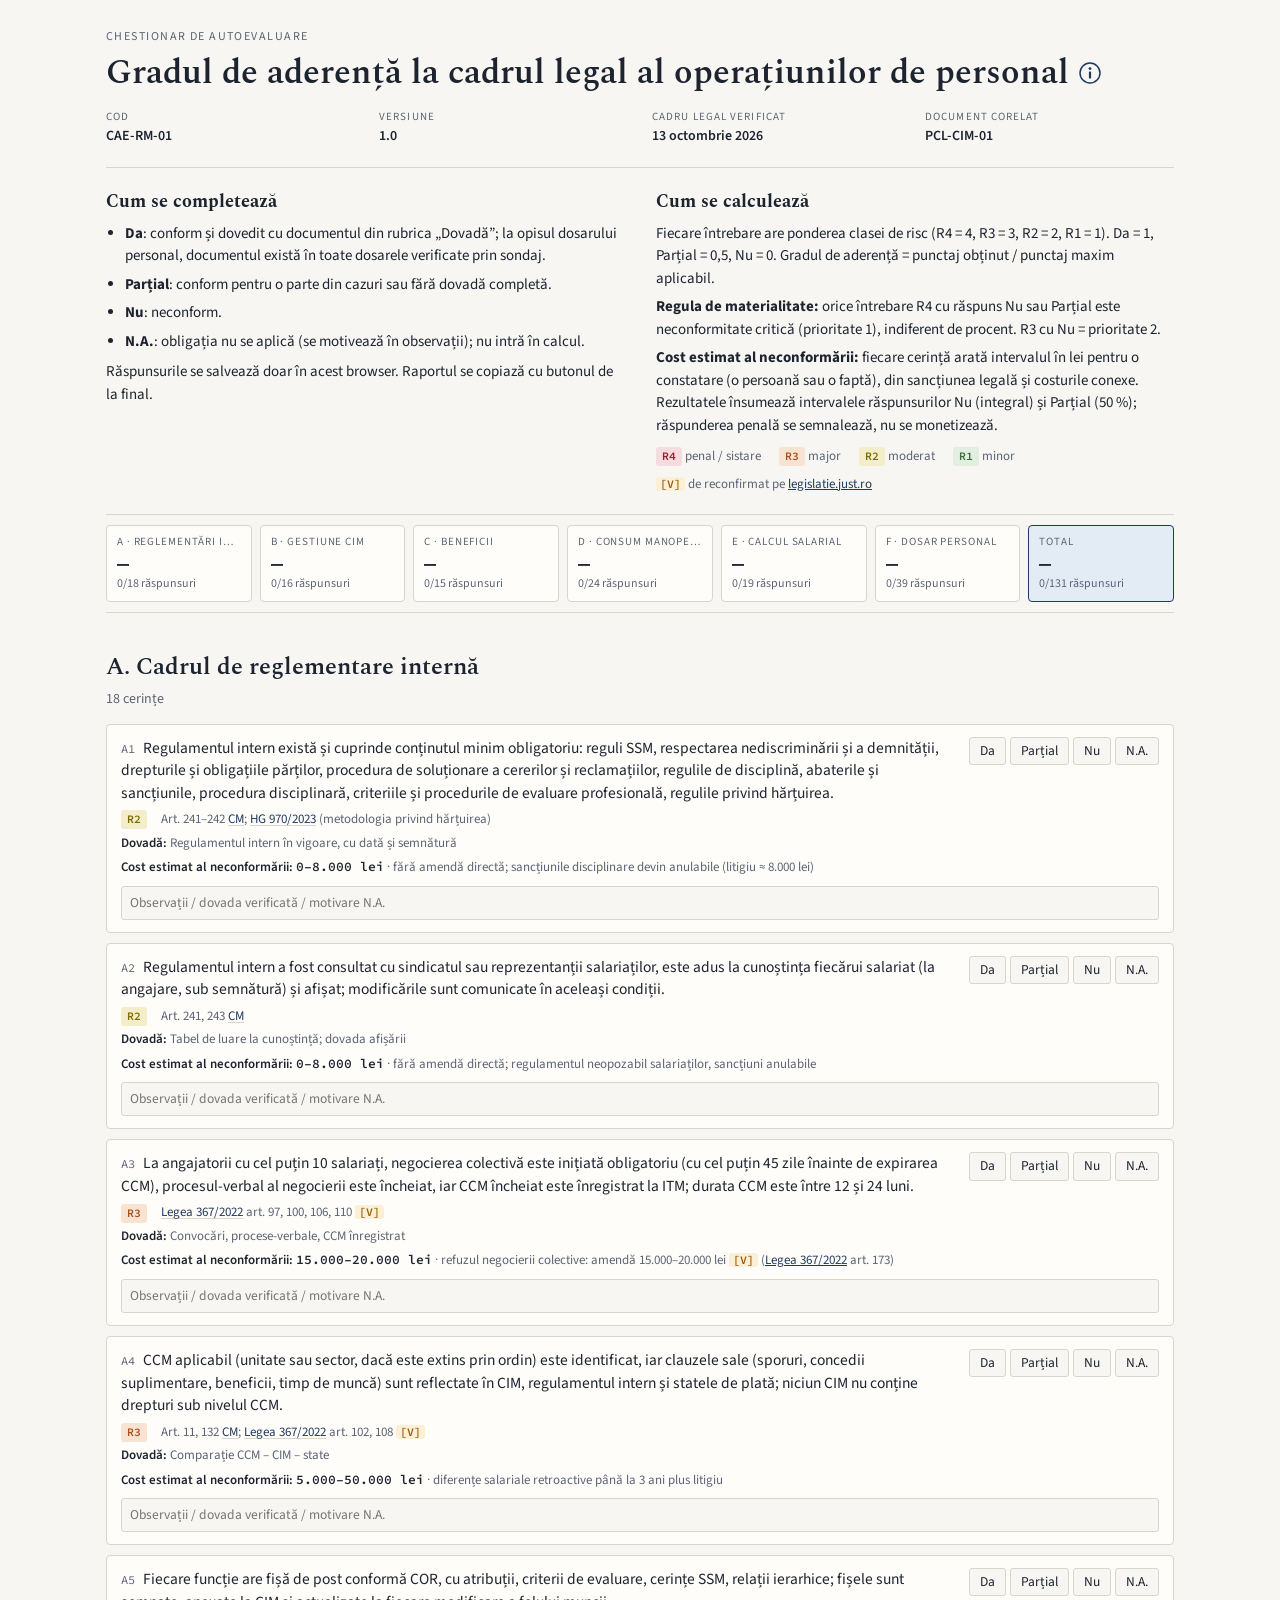
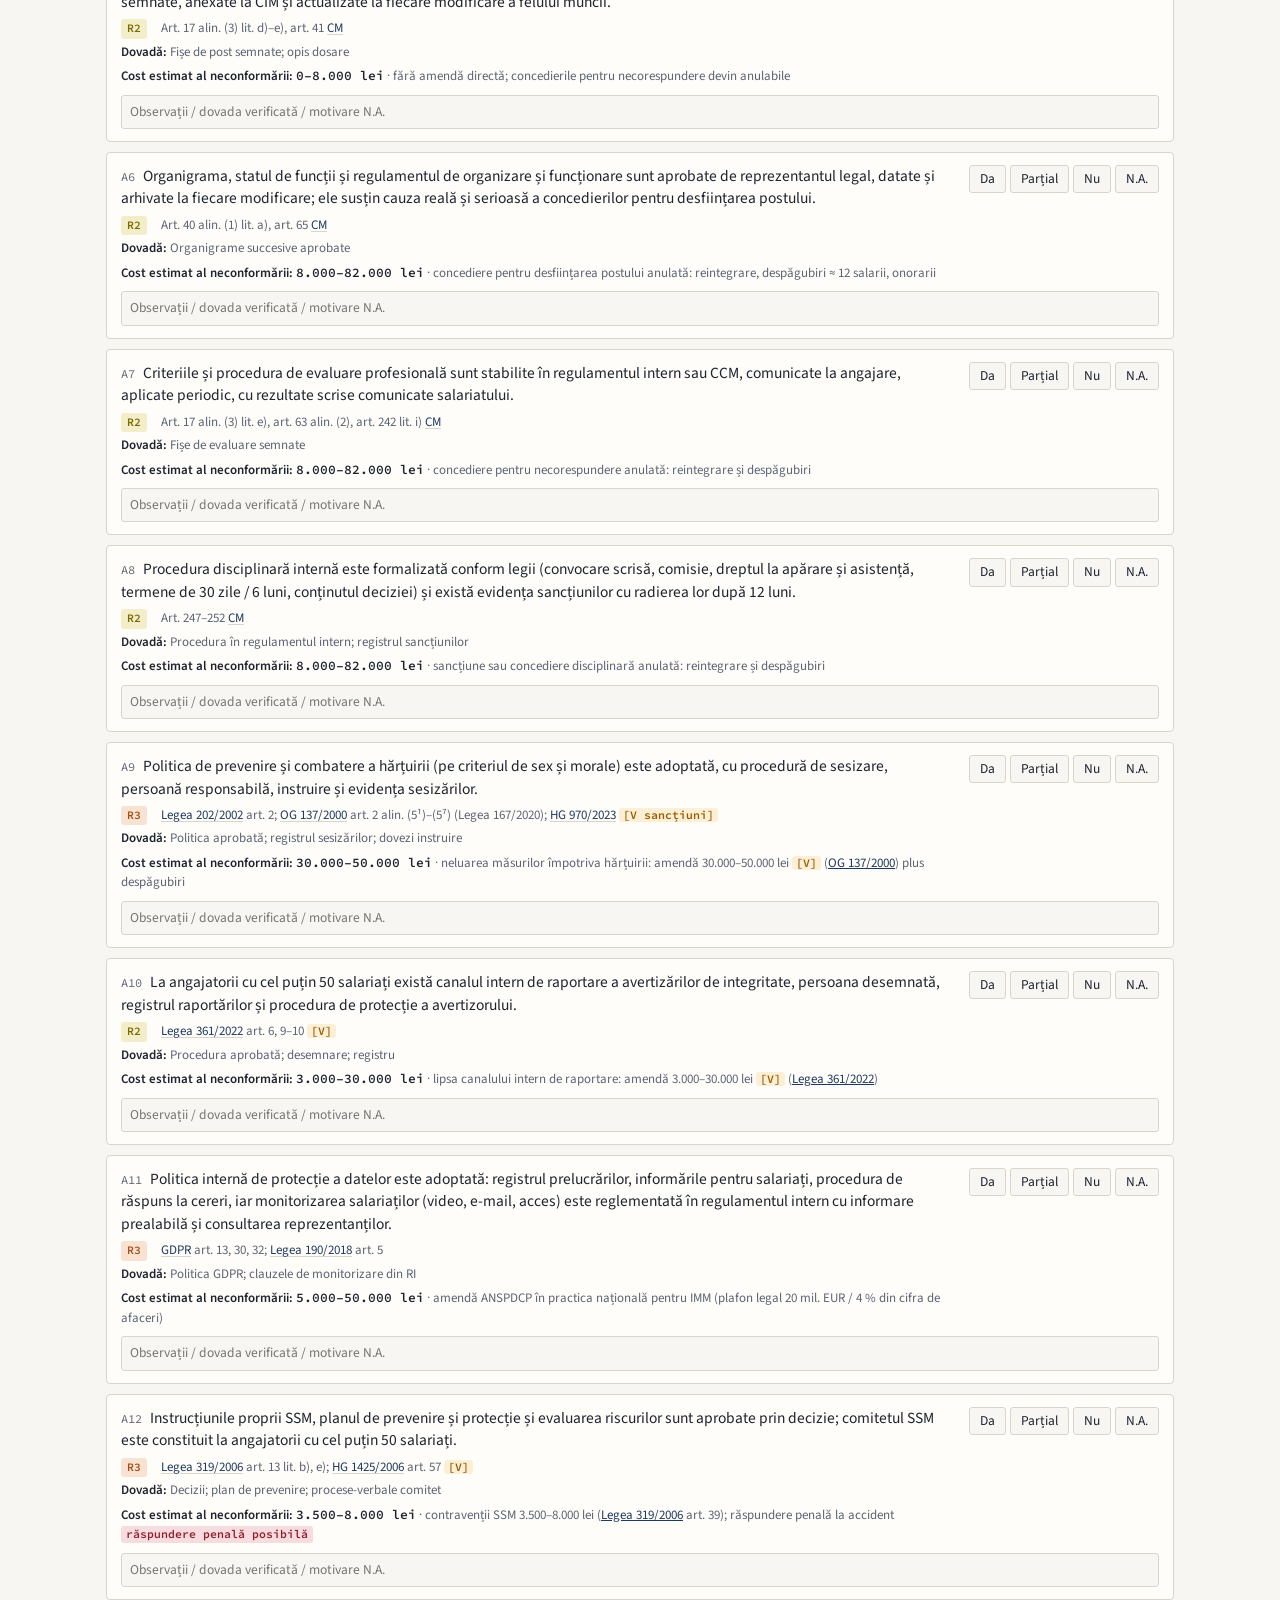
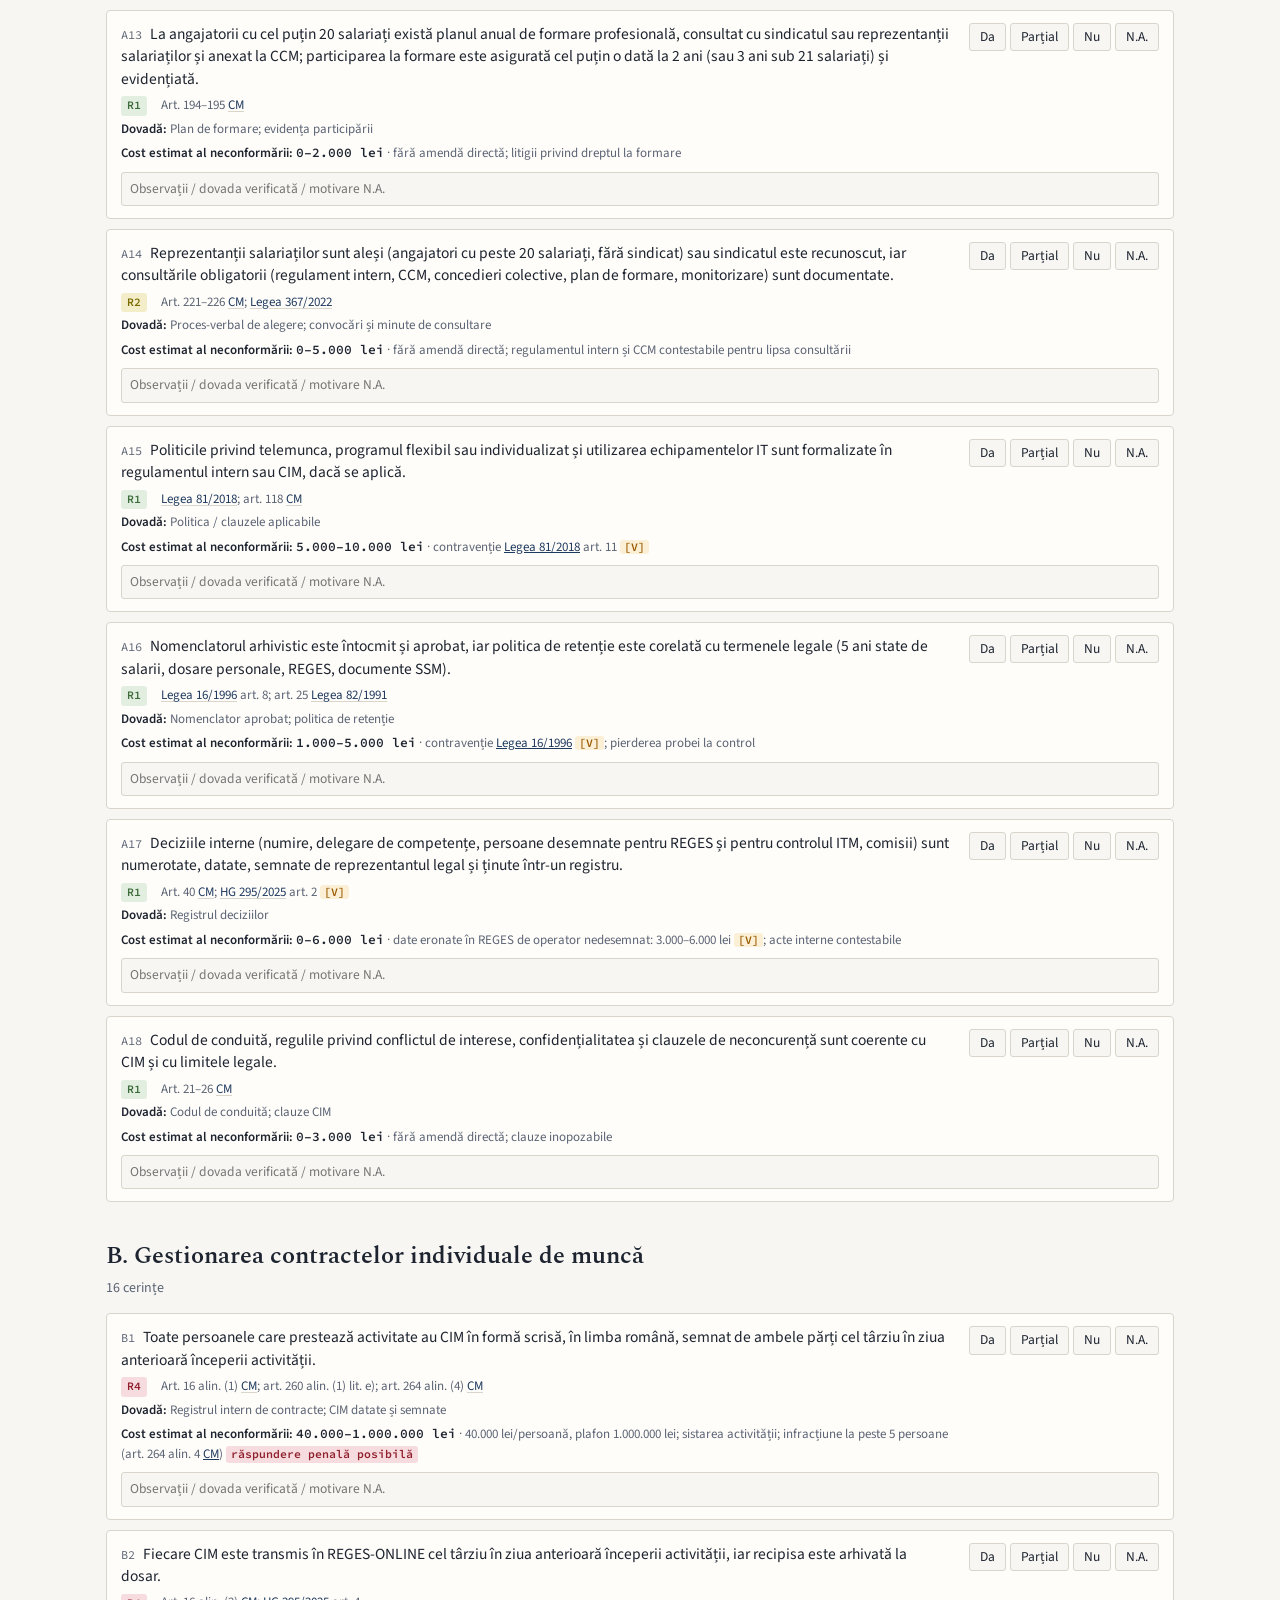
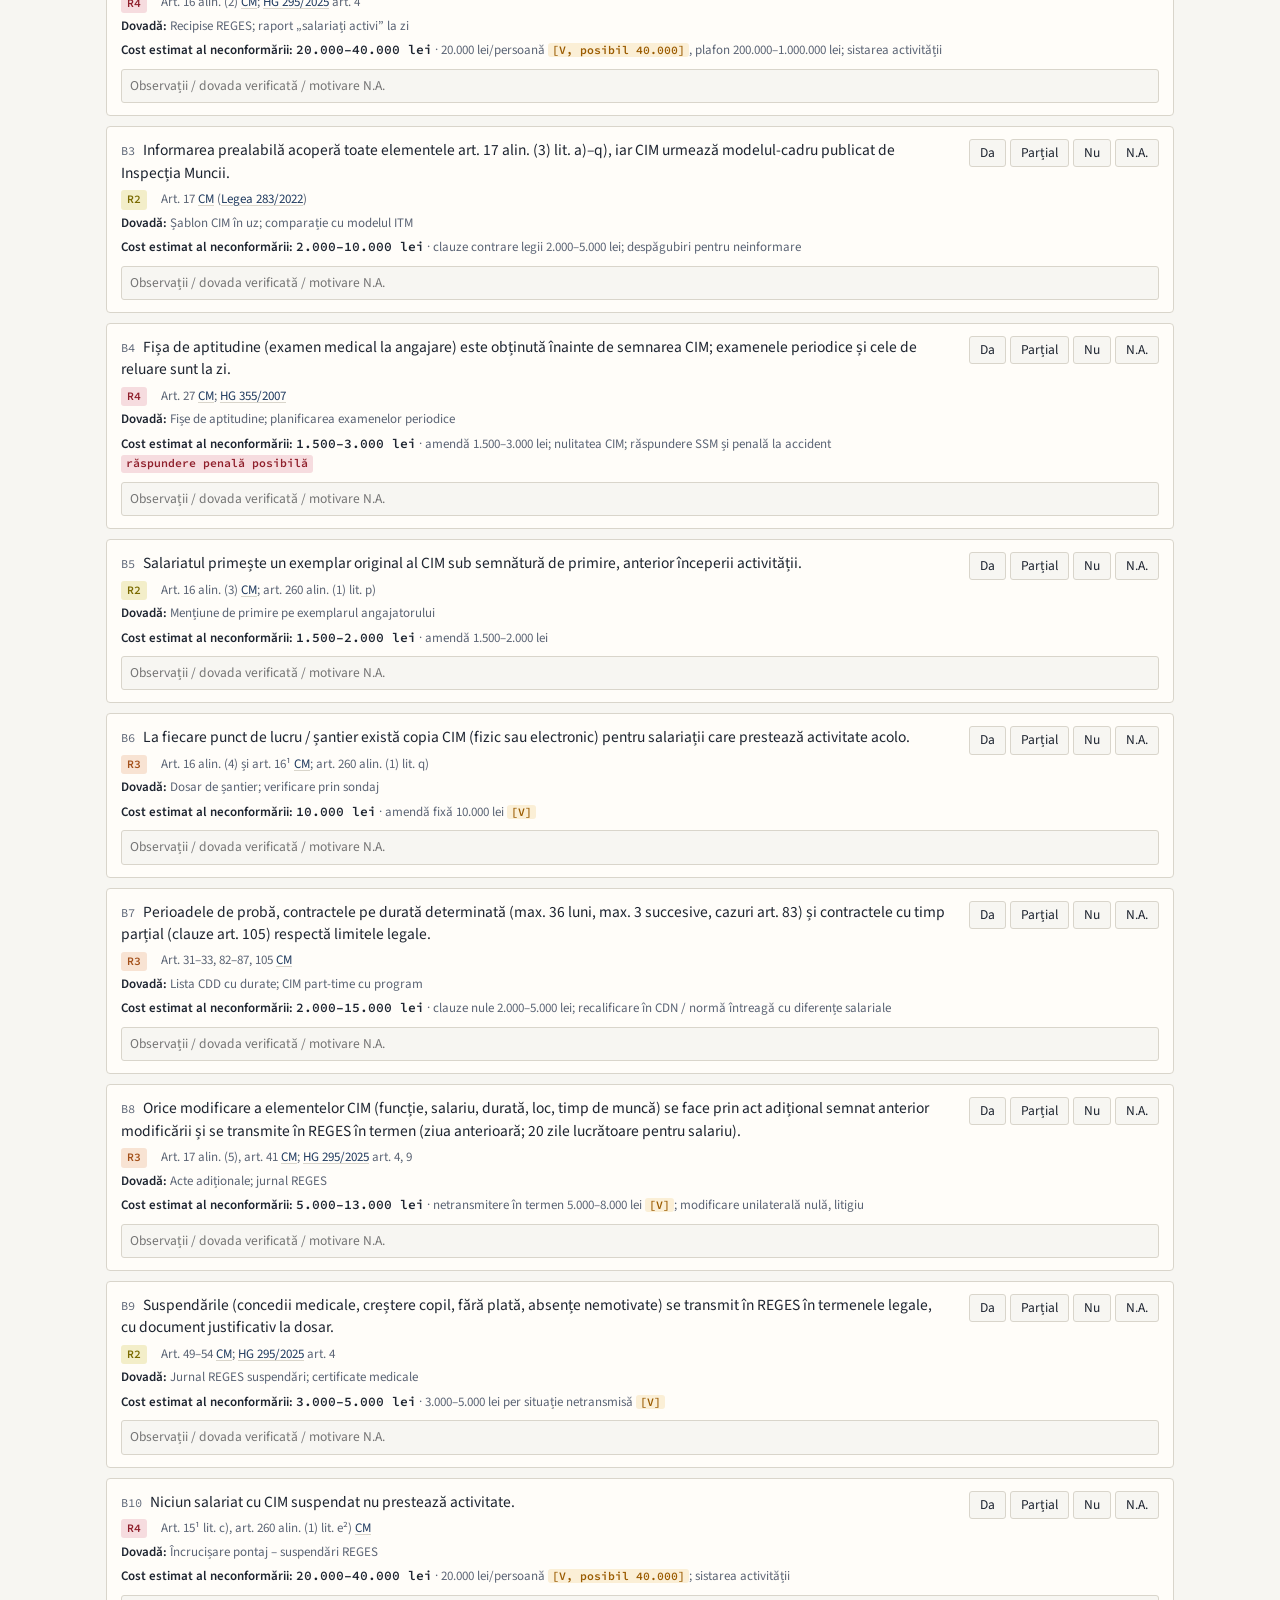
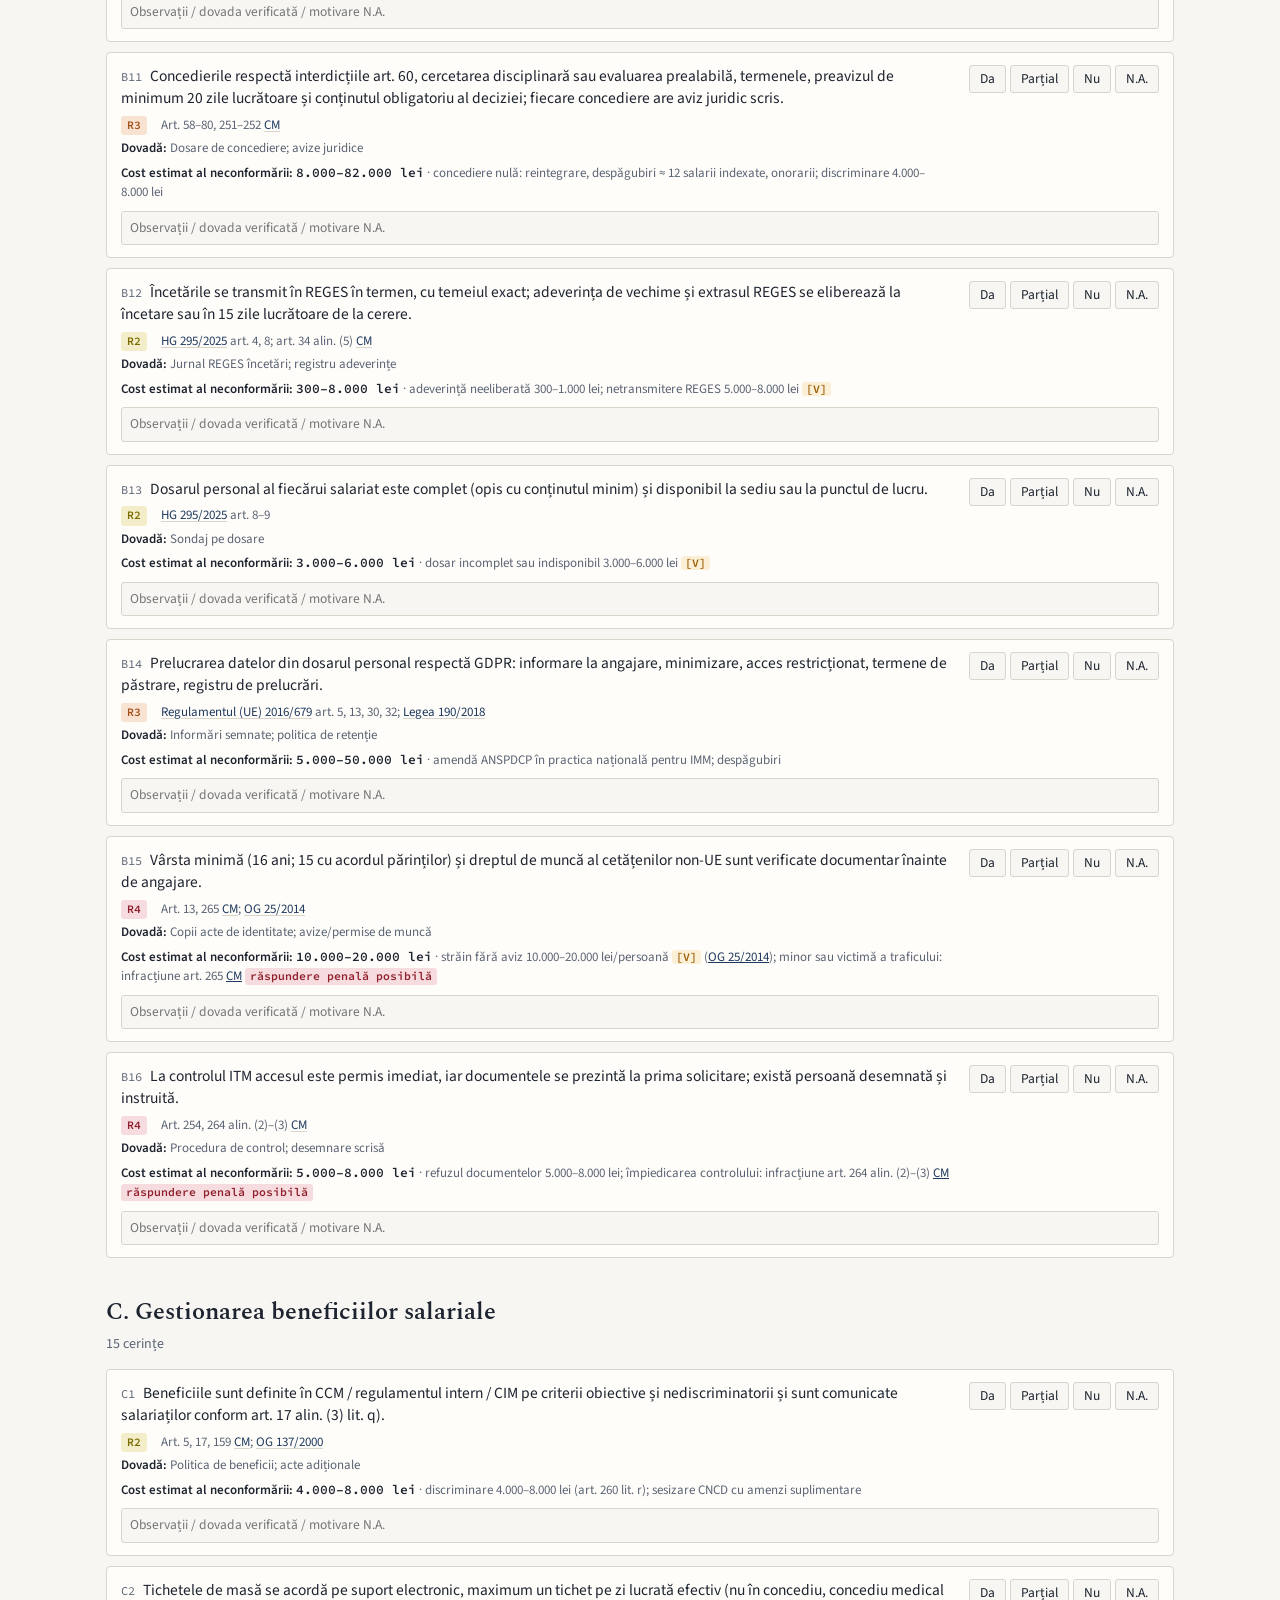
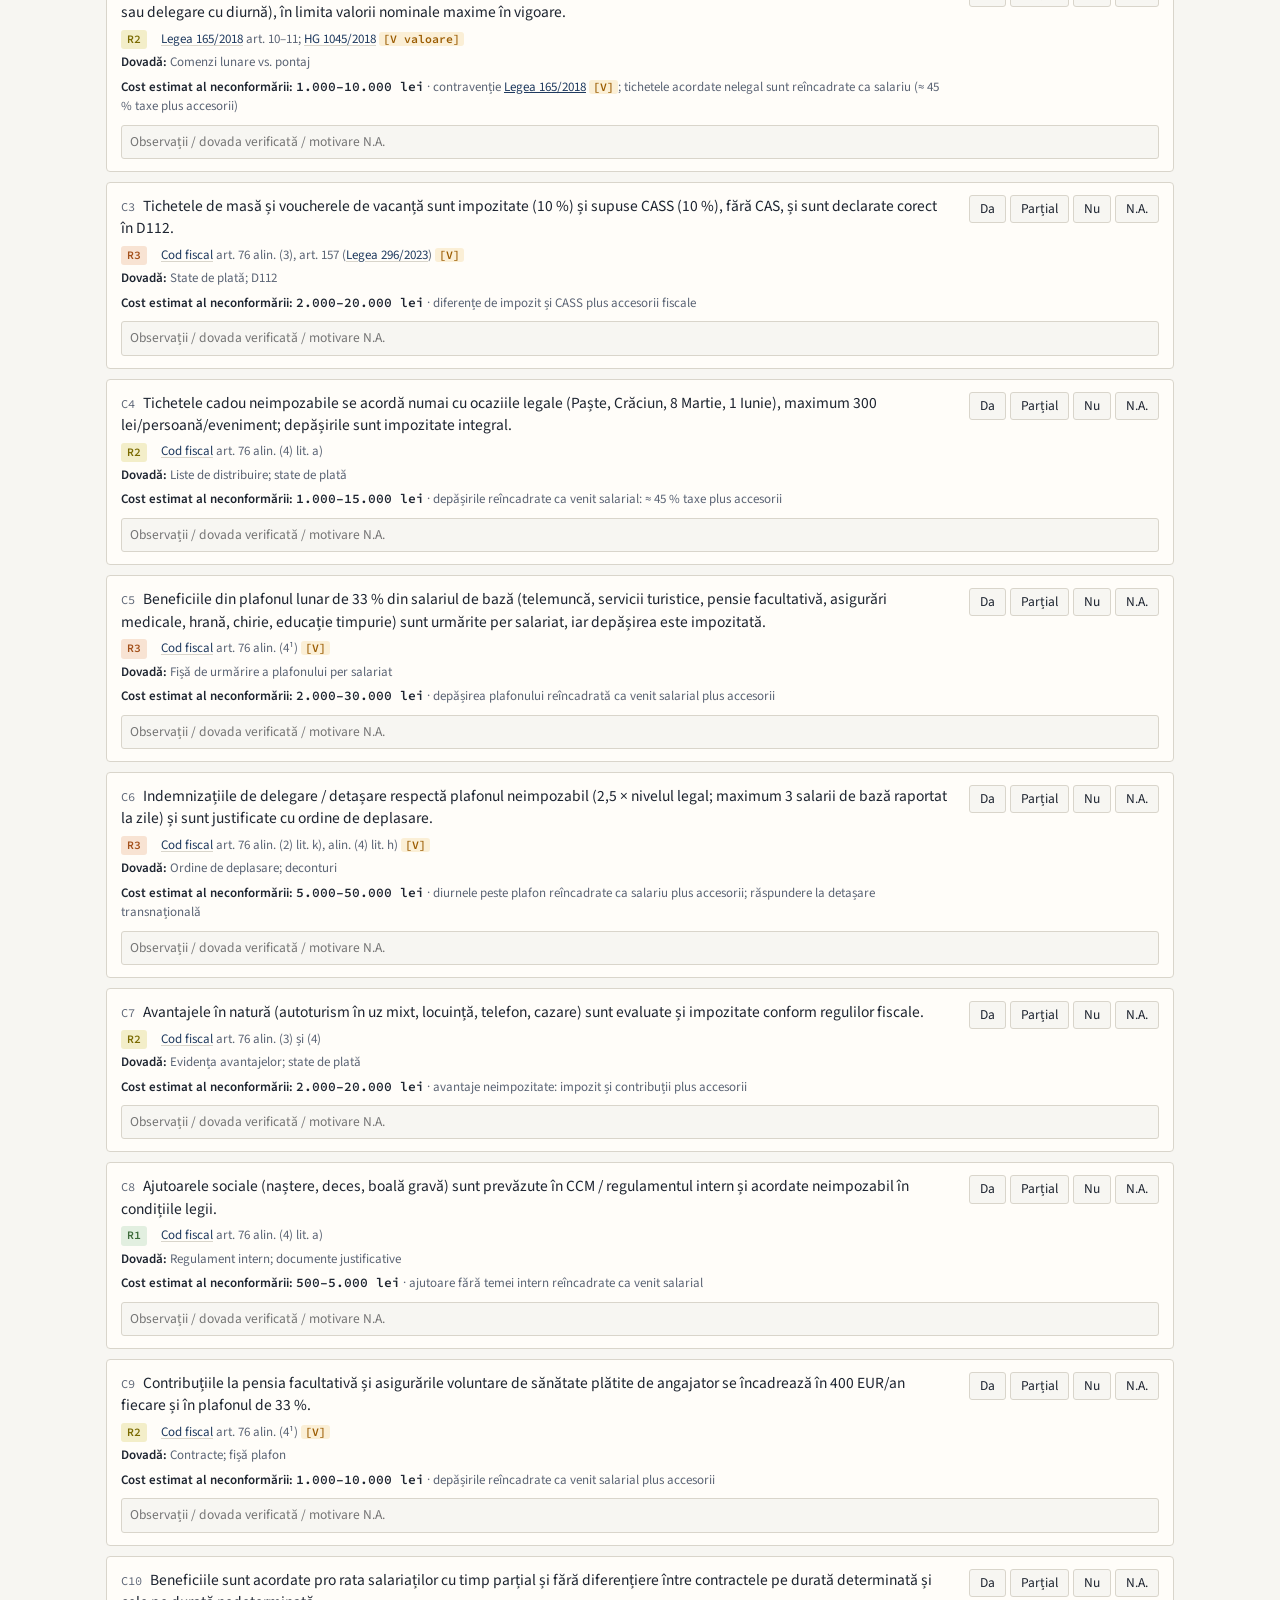
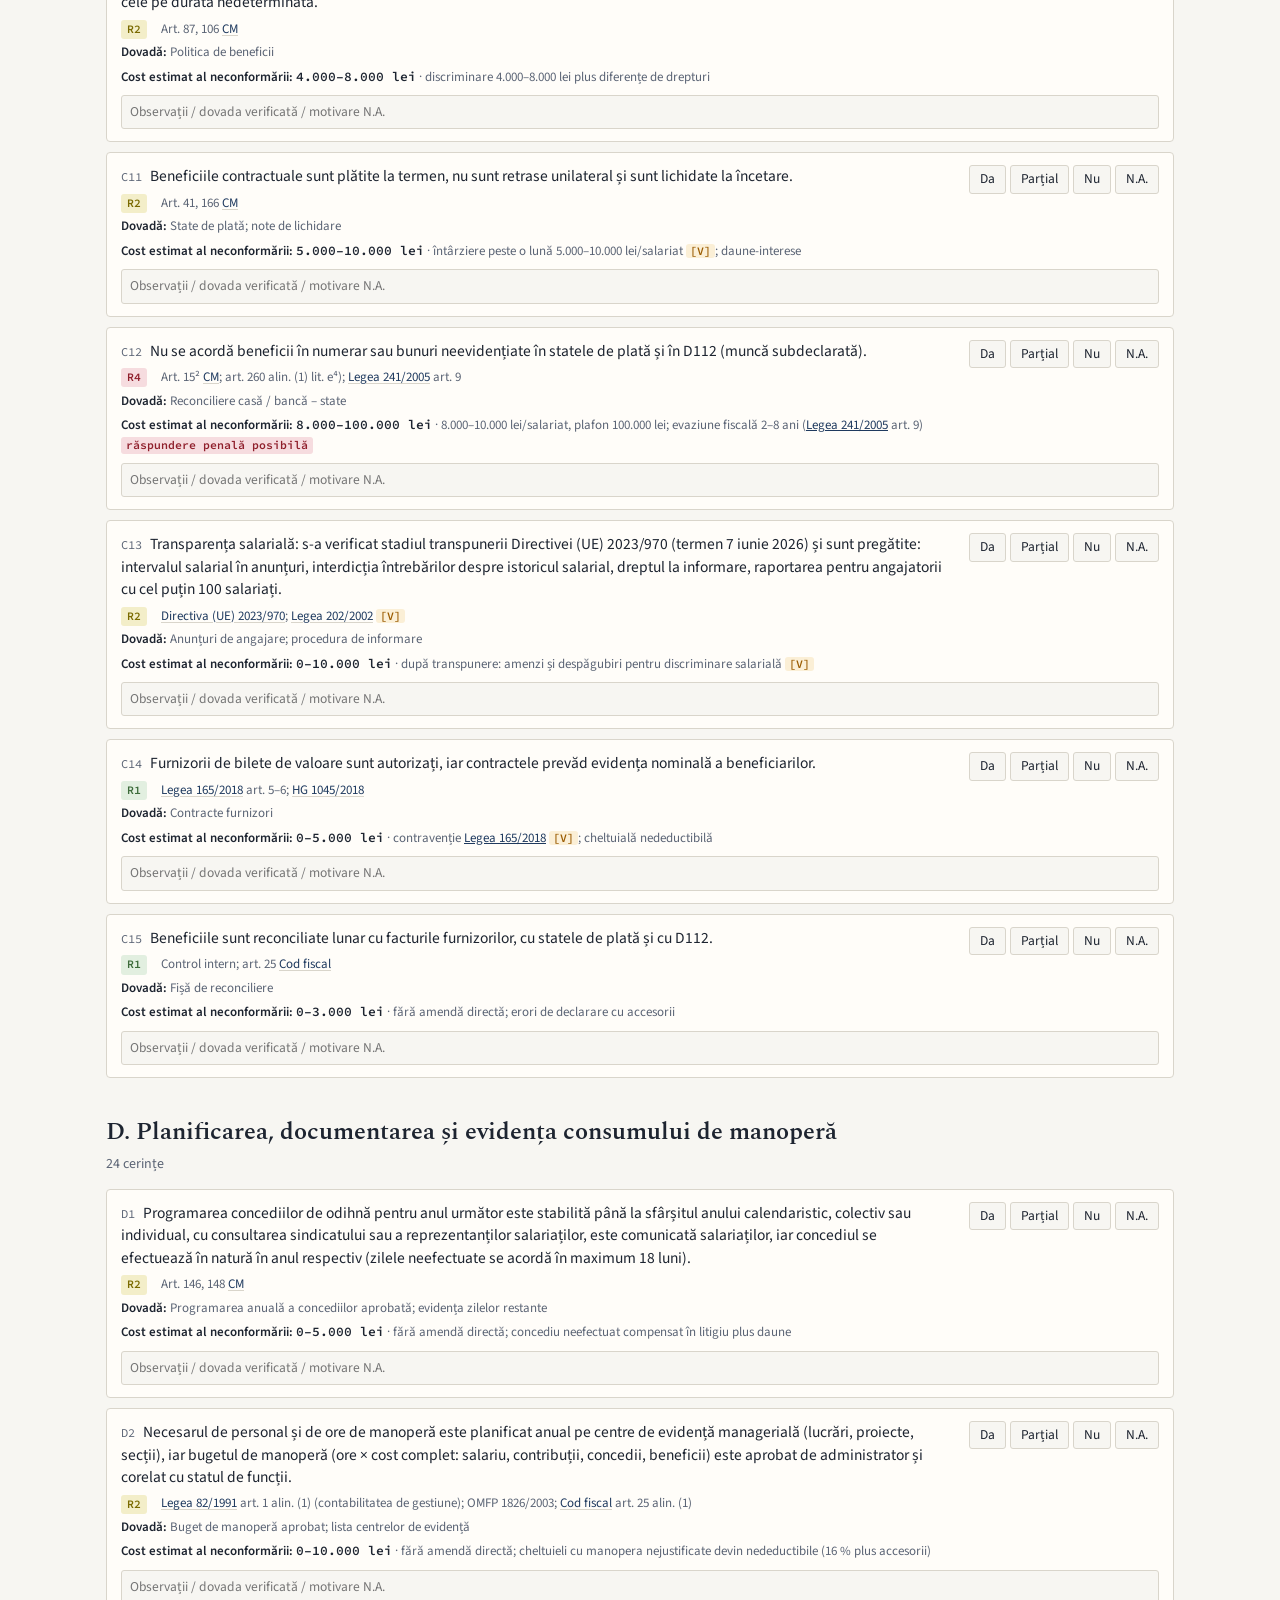
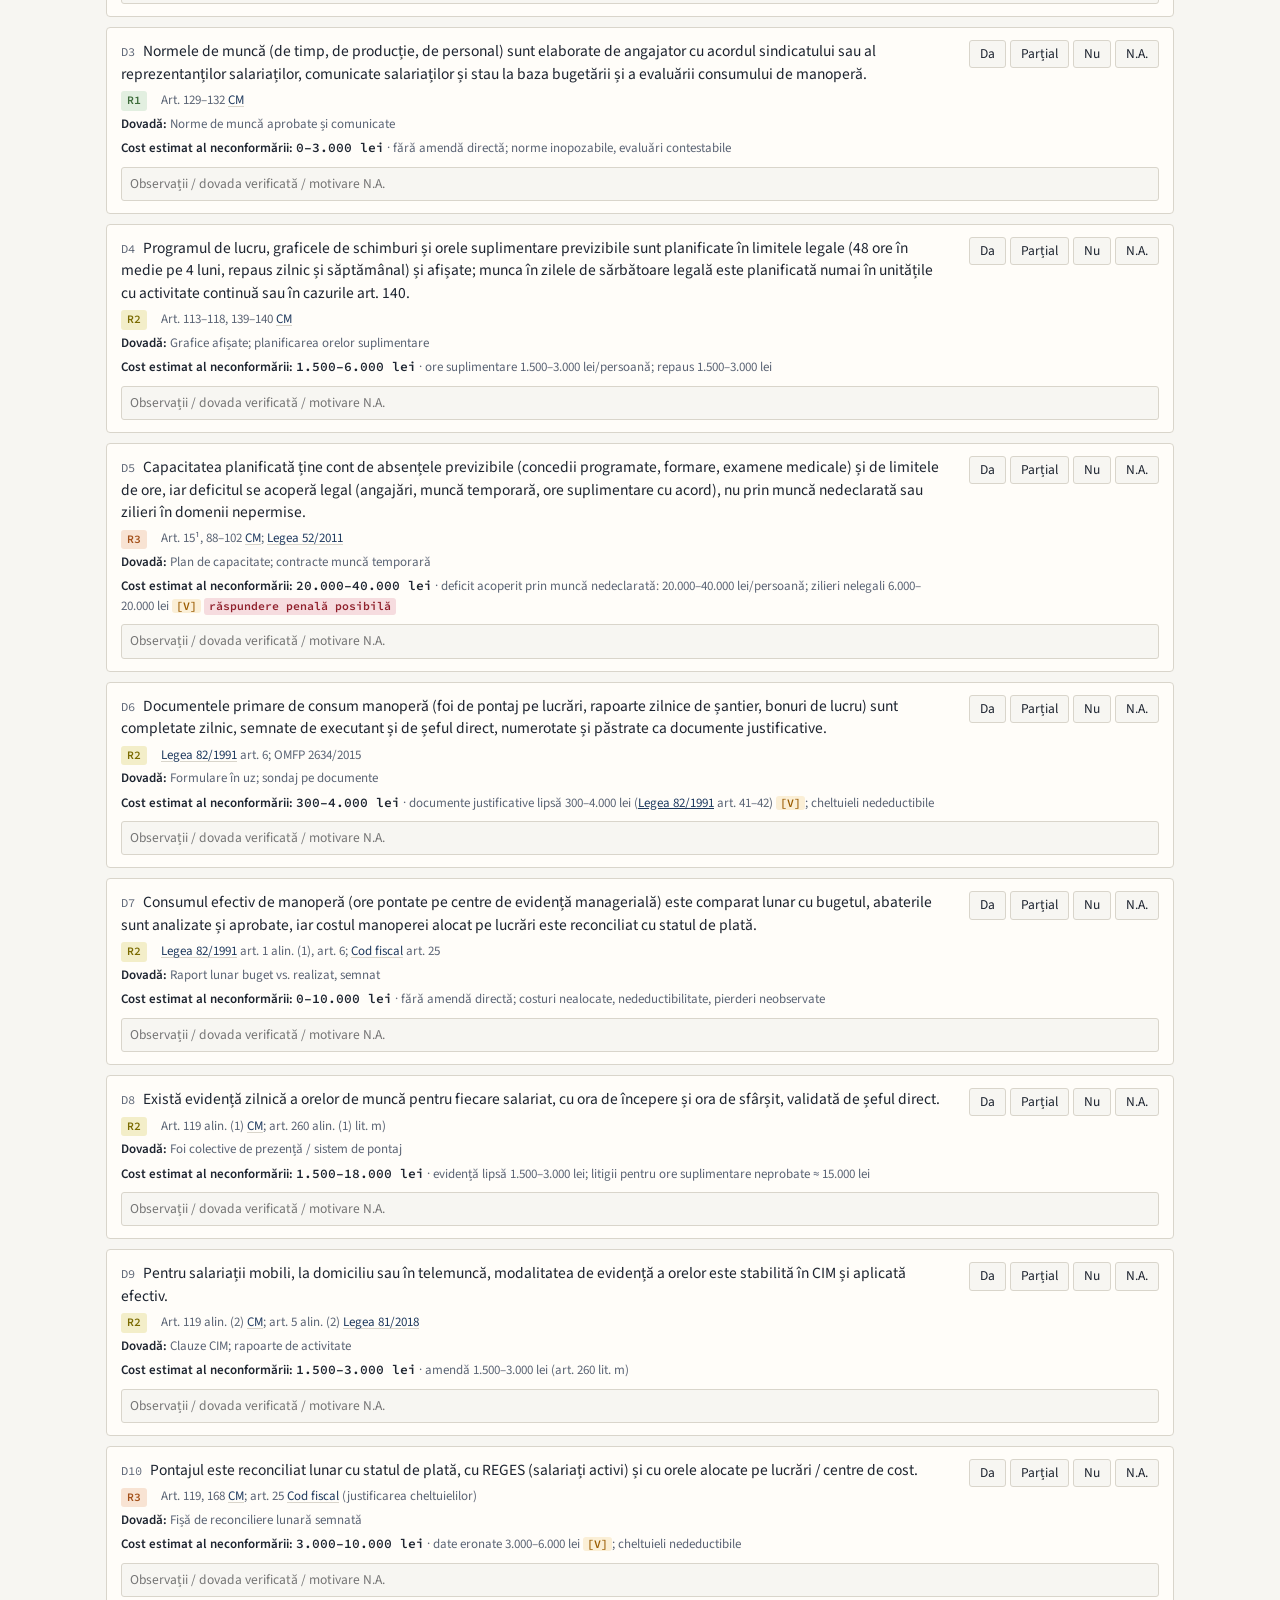
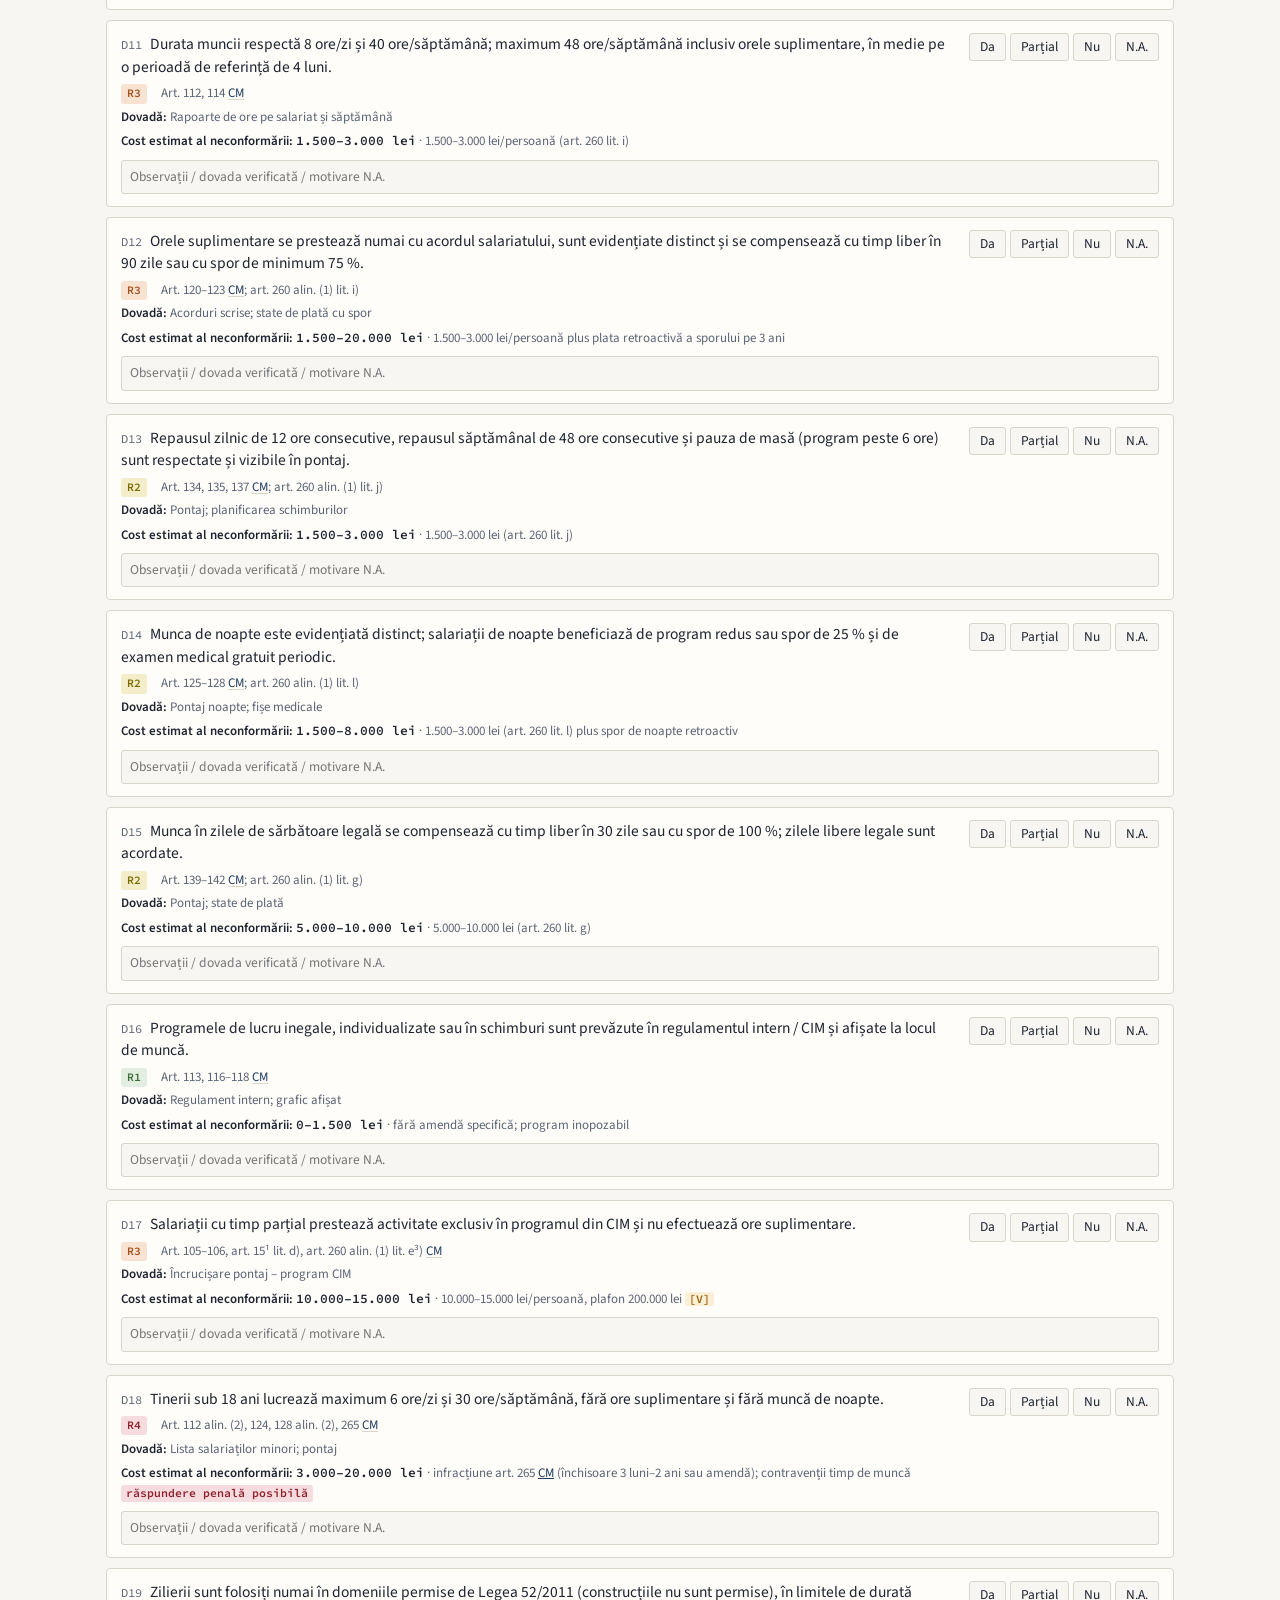
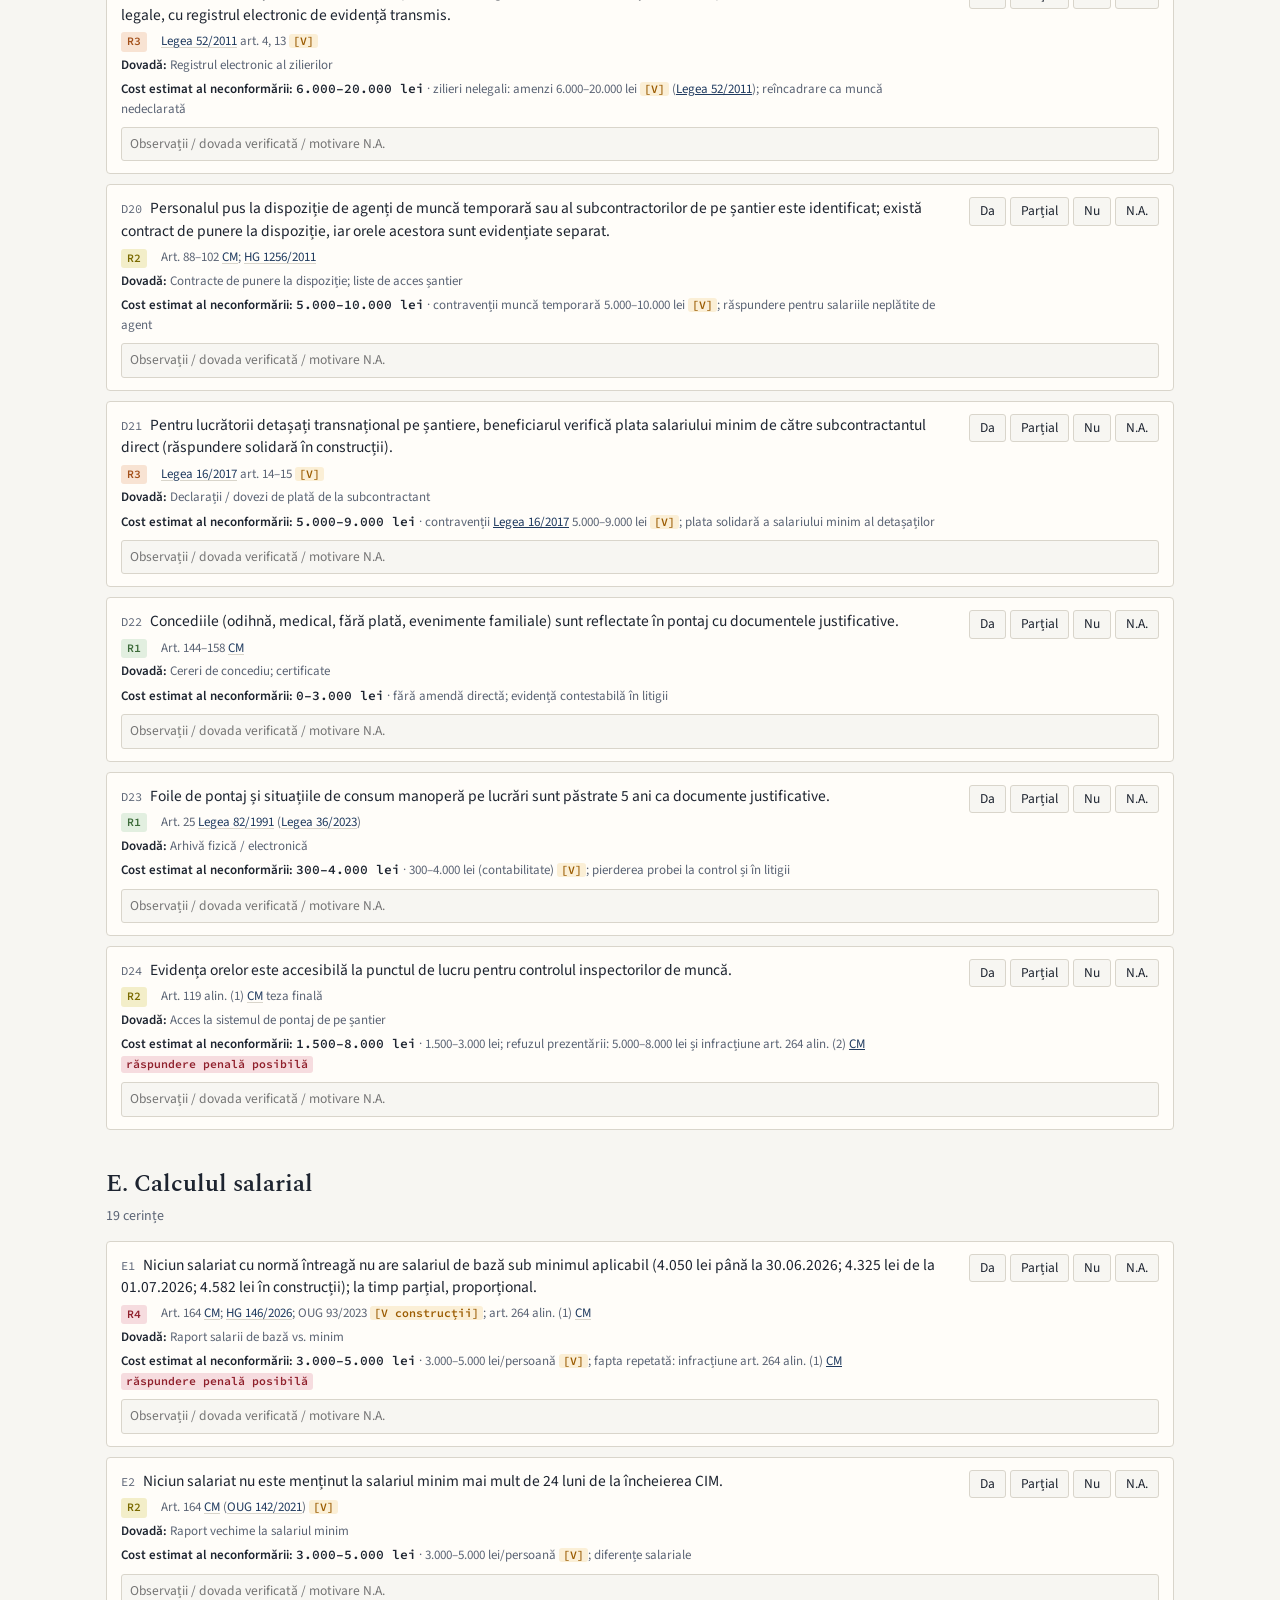
==== private_portal/html_app/chestionar-cae-rm-01.html @ 49c9736f "Initial commit: Portal smartBIZ Public webroot (sbcportal.aiall.ro) și private_portal (API PHP, fron" ====
<!doctype html>
<html lang="ro">
<head>
<meta charset="utf-8">
<meta name="viewport" content="width=device-width, initial-scale=1, viewport-fit=cover">
<title>Autoevaluare CAE-RM-01</title>
<meta name="description" content="Chestionar de autoevaluare a gradului de aderență la cadrul legal: reglementări interne, gestiune CIM, beneficii salariale, planificare și evidență consum manoperă, calcul salarial">
<link rel="preconnect" href="https://fonts.googleapis.com">
<link rel="stylesheet" href="https://fonts.googleapis.com/css2?family=Spectral:wght@500;600;700&family=Source+Sans+3:ital,wght@0,400;0,600;0,700;1,400&family=Source+Code+Pro:wght@400;600&display=swap">
<style>
/* Layout: audit worksheet. Sticky score strip, four numbered sections of question rows, results panel at the end. Same token family as PCL-CIM-01. */
:root{
  --bg:#f7f6f2; --paper:#fffdf9; --fg:#1d2430; --muted:#5b6475; --rule:#d9d5cb;
  --ink:#1f3a5f; --ink-soft:#e3ebf5; --amber:#9a5b00; --amber-soft:#fbefd6;
  --r1:#3d6b3a; --r1s:#e2efe0; --r2:#7a6a00; --r2s:#f3eec9; --r3:#a3501a; --r3s:#f8e3d3; --r4:#8f1f2b; --r4s:#f6dcdf;
  --good:#2f6b3a; --warn:#9a5b00; --bad:#8f1f2b; --code:#edeae2;
  --display:"Spectral",Georgia,"Times New Roman",serif;
  --body:"Source Sans 3","Segoe UI",system-ui,sans-serif;
  --mono:"Source Code Pro",ui-monospace,Menlo,Consolas,monospace;
}
@media (prefers-color-scheme: dark){ :root:not([data-theme="light"]){
  --bg:#151a22; --paper:#1c222c; --fg:#e8e6df; --muted:#a3abb8; --rule:#333b48;
  --ink:#9dbbe0; --ink-soft:#243247; --amber:#e8b35a; --amber-soft:#3b2e13;
  --r1:#9ccf95; --r1s:#1f3320; --r2:#e0cf5a; --r2s:#3a3414; --r3:#f0a06c; --r3s:#3f2616; --r4:#f08a95; --r4s:#43202a;
  --good:#9ccf95; --warn:#e8b35a; --bad:#f08a95; --code:#242c38; color-scheme:dark }}
:root[data-theme="dark"]{
  --bg:#151a22; --paper:#1c222c; --fg:#e8e6df; --muted:#a3abb8; --rule:#333b48;
  --ink:#9dbbe0; --ink-soft:#243247; --amber:#e8b35a; --amber-soft:#3b2e13;
  --r1:#9ccf95; --r1s:#1f3320; --r2:#e0cf5a; --r2s:#3a3414; --r3:#f0a06c; --r3s:#3f2616; --r4:#f08a95; --r4s:#43202a;
  --good:#9ccf95; --warn:#e8b35a; --bad:#f08a95; --code:#242c38; color-scheme:dark }
*{box-sizing:border-box}
body{background:var(--bg);color:var(--fg);font-family:var(--body);font-size:16px;line-height:1.5;margin:0}
a{color:var(--ink)}
.wrap{max-width:1100px;margin:0 auto;padding-block:0 72px;padding-inline:16px}
header.mast{padding-block:28px 20px;display:flex;flex-wrap:wrap;gap:16px 32px;align-items:flex-end;border-bottom:1px solid var(--rule)}
.eyebrow{font-size:12px;letter-spacing:.12em;text-transform:uppercase;color:var(--muted);margin:0 0 8px}
h1{font-family:var(--display);font-weight:600;font-size:clamp(24px,3.2vw,34px);line-height:1.15;margin:0;text-wrap:balance}
.meta{display:grid;grid-template-columns:repeat(auto-fit,minmax(140px,1fr));gap:10px 24px;font-size:14px;flex:1 1 300px;min-width:0}
.meta span{display:block;font-size:11px;letter-spacing:.1em;text-transform:uppercase;color:var(--muted)}
.meta b{font-weight:600}
.intro{display:grid;grid-template-columns:repeat(auto-fit,minmax(260px,1fr));gap:20px 32px;padding-block:20px;border-bottom:1px solid var(--rule)}
.intro h2{font-family:var(--display);font-size:18px;margin:0 0 8px}
.intro p,.intro li{font-size:15px;margin:0 0 6px}
.intro ul{margin:0;padding-left:1.2em}
.scorebar{position:sticky;top:env(safe-area-inset-top,0px);z-index:5;background:var(--bg);border-bottom:1px solid var(--rule);padding-block:10px;display:grid;grid-template-columns:repeat(7,minmax(0,1fr));gap:8px}
.tile{background:var(--paper);border:1px solid var(--rule);border-radius:4px;padding:8px 10px;min-width:0}
.tile .lbl{font-size:11px;letter-spacing:.08em;text-transform:uppercase;color:var(--muted);white-space:nowrap;overflow:hidden;text-overflow:ellipsis}
.tile .val{font-family:var(--mono);font-size:20px;font-weight:600;line-height:1.2;font-variant-numeric:tabular-nums}
.tile .sub{font-size:12px;color:var(--muted);white-space:nowrap;overflow:hidden;text-overflow:ellipsis}
.tile.total{border-color:var(--ink);background:var(--ink-soft)}
.tile .val.good{color:var(--good)} .tile .val.warn{color:var(--warn)} .tile .val.bad{color:var(--bad)}
section.area{margin-top:36px}
section.area>h2{font-family:var(--display);font-weight:600;font-size:24px;margin:0 0 4px;text-wrap:balance;scroll-margin-top:110px}
section.area>.sub{font-size:14px;color:var(--muted);margin:0 0 14px}
.qlist{display:flex;flex-direction:column;gap:10px}
section.area>.desc{font-size:14.5px;margin:0 0 14px}
.qlist h3.grp{font-family:var(--display);font-size:18px;margin:14px 0 2px}
.qlist h3.grp:first-child{margin-top:0}
.q{background:var(--paper);border:1px solid var(--rule);border-radius:4px;padding:12px 14px;display:grid;grid-template-columns:minmax(0,1fr) auto;gap:8px 20px;align-items:start}
.q.crit{border-left:4px solid var(--r4)}
.q.open{border-left:4px solid var(--r3)}
.q .num{font-family:var(--mono);font-size:12px;color:var(--muted);margin-right:8px}
.q .text{font-size:15.5px;line-height:1.45;margin:0}
.q .basis{font-size:13px;color:var(--muted);margin:6px 0 0;display:flex;flex-wrap:wrap;gap:6px 14px;align-items:center}
.q .basis a,.gaps a{color:var(--ink);text-decoration:underline;text-decoration-color:var(--rule);text-underline-offset:2px}
.q .basis a:hover,.gaps a:hover{text-decoration-color:var(--ink)}
.q .ev{font-size:13px;color:var(--muted);margin:4px 0 0}
.q .ev b{font-weight:600;color:var(--fg)}
.rk{display:inline-block;font-family:var(--mono);font-size:11.5px;font-weight:600;padding:1px 6px;border-radius:3px;white-space:nowrap;line-height:1.5}
.rk.R1{color:var(--r1);background:var(--r1s)} .rk.R2{color:var(--r2);background:var(--r2s)} .rk.R3{color:var(--r3);background:var(--r3s)} .rk.R4{color:var(--r4);background:var(--r4s)}
.v{font-family:var(--mono);font-size:11.5px;font-weight:600;color:var(--amber);background:var(--amber-soft);padding:0 4px;border-radius:3px}
.ans{display:flex;gap:4px;flex-wrap:wrap;justify-content:flex-end}
.ans label{position:relative;cursor:pointer}
.ans input{position:absolute;opacity:0;width:0;height:0}
.ans span{display:inline-block;padding:5px 10px;border:1px solid var(--rule);border-radius:3px;font-size:13.5px;line-height:1.2;background:var(--bg);user-select:none}
.ans input:focus-visible+span{outline:2px solid var(--ink);outline-offset:1px}
.ans input:checked+span.da{background:var(--r1s);color:var(--r1);border-color:var(--r1);font-weight:600}
.ans input:checked+span.partial{background:var(--r2s);color:var(--r2);border-color:var(--r2);font-weight:600}
.ans input:checked+span.nu{background:var(--r4s);color:var(--r4);border-color:var(--r4);font-weight:600}
.ans input:checked+span.na{background:var(--code);color:var(--muted);border-color:var(--muted);font-weight:600}
.note{grid-column:1/-1}
.note input{width:100%;border:1px solid var(--rule);border-radius:3px;background:var(--bg);color:var(--fg);font:inherit;font-size:13.5px;padding:6px 8px}
.note input:focus{outline:2px solid var(--ink);outline-offset:0;border-color:var(--ink)}
.results{margin-top:44px;border-top:2px solid var(--ink);padding-top:18px}
.results h2,.dosar h2{font-family:var(--display);font-size:24px;margin:0 0 12px}
.dosar{margin-top:44px;border-top:2px solid var(--ink);padding-top:18px}
.dosar h3{font-family:var(--display);font-size:18px;margin:18px 0 6px}
.dosar p{font-size:15px;margin:0 0 8px}
.dosar td a,.expo a,.cost a{color:var(--ink)}
.q .cost{font-size:13px;color:var(--muted);margin:4px 0 0}
.q .cost b{font-weight:600;color:var(--fg)}
.q .cost .amt{font-family:var(--mono);font-weight:600;color:var(--fg)}
.pen{display:inline-block;font-family:var(--mono);font-size:11.5px;font-weight:600;color:var(--r4);background:var(--r4s);padding:0 5px;border-radius:3px}
.expo{font-size:14.5px;margin:0 0 6px}
.tw{overflow-x:auto;border:1px solid var(--rule);border-radius:4px;background:var(--paper);margin:12px 0 18px}
table{border-collapse:collapse;width:100%;font-size:14px}
th,td{padding:8px 10px;border-bottom:1px solid var(--rule);text-align:left;vertical-align:top}
th{font-size:12px;letter-spacing:.06em;text-transform:uppercase;color:var(--muted);background:var(--bg)}
tr:last-child td{border-bottom:0}
td.n{font-variant-numeric:tabular-nums;white-space:nowrap}
.grade{font-weight:600}
.grade.good{color:var(--good)} .grade.warn{color:var(--warn)} .grade.bad{color:var(--bad)}
.gaps h3{font-family:var(--display);font-size:18px;margin:18px 0 8px}
.gaps ul{margin:0;padding-left:1.2em}
.gaps li{margin:4px 0;font-size:14.5px}
.gaps .empty{color:var(--muted);font-size:14px}
.actions{display:flex;flex-wrap:wrap;gap:10px;margin-top:18px;align-items:center}
button{font:inherit;font-size:14px;padding:8px 14px;border-radius:3px;border:1px solid var(--ink);background:var(--ink);color:#fff;cursor:pointer}
button.secondary{background:transparent;color:var(--ink)}
button:focus-visible{outline:2px solid var(--amber);outline-offset:2px}
.status{font-size:13px;color:var(--muted)}
.confirm{display:flex;gap:8px;align-items:center;font-size:14px}
.legend{display:flex;flex-wrap:wrap;gap:8px 18px;font-size:13px;color:var(--muted);margin-top:10px;align-items:center}
.titlebox{position:relative}
.info{display:inline-flex;align-items:center;justify-content:center;width:22px;height:22px;padding:0;margin-left:10px;vertical-align:middle;position:relative;top:-2px;border-radius:50%;border:0;background:transparent;color:var(--ink);line-height:0;cursor:pointer}
.info svg{display:block;width:22px;height:22px;pointer-events:none}
.info:hover,.info[aria-expanded="true"]{color:var(--amber)}
.info:focus-visible{outline:2px solid var(--amber);outline-offset:2px}
.pop{position:absolute;left:0;top:calc(100% + 10px);z-index:20;width:min(440px,calc(100vw - 32px));background:var(--paper);border:1px solid var(--rule);border-radius:4px;box-shadow:0 8px 24px rgba(0,0,0,.14);padding:14px 16px;font-size:14px;line-height:1.5}
.pop p{margin:0 0 10px}
.pop p:last-of-type{margin-bottom:12px}
button.small{font-size:13px;padding:5px 10px}
footer{margin-top:40px;padding-top:14px;border-top:1px solid var(--rule);font-size:13px;color:var(--muted)}
@media (max-width:760px){
  .scorebar{grid-template-columns:repeat(4,minmax(0,1fr));gap:4px}
  .tile{padding:6px}
  .tile .val{font-size:16px}
  .tile .sub{display:none}
  .q{grid-template-columns:1fr}
  .ans{justify-content:flex-start}
  section.area>h2{font-size:21px}
}
@media (prefers-reduced-motion:no-preference){ html{scroll-behavior:smooth} }
</style>
</head>
<body>
<div class="wrap">
<header class="mast">
  <div>
    <p class="eyebrow">Chestionar de autoevaluare</p>
    <div class="titlebox">
      <h1>Gradul de aderență la cadrul legal al operațiunilor de personal<button type="button" class="info" id="infoBtn" aria-label="Informații despre chestionar" aria-expanded="false" aria-controls="infoPop"><svg viewBox="0 0 22 22" width="22" height="22" aria-hidden="true" focusable="false"><circle cx="11" cy="11" r="10" fill="none" stroke="currentColor" stroke-width="1.5"/><circle cx="11" cy="6.6" r="1.45" fill="currentColor"/><rect x="9.9" y="9.4" width="2.2" height="7" rx="0.6" fill="currentColor"/></svg></button></h1>
      <div class="pop" id="infoPop" role="dialog" aria-label="Informații despre chestionar" hidden>
        <p><b>Ce este.</b> Instrument de autoevaluare internă a conformării cu legislația muncii și fiscală pentru cinci procese, în ordinea fluxului: cadrul de reglementare internă (regulament intern, CCM, fișe de post, politici obligatorii), gestiunea CIM, beneficiile salariale, planificarea, documentarea și evidența consumului de manoperă, calculul salarial. 92 de cerințe plus opisul dosarului personal (39 documente), fiecare cu temei legal, clasă de risc, dovada de verificat și costul estimat al neconformării.</p>
        <p><b>Cine și când.</b> Se completează de responsabilul RU și de salarizare, pe bază de documente, și se validează de administrator. Recomandat trimestrial și înaintea unui control ITM. Durată: 3–4 ore cu dovezile la îndemână.</p>
        <p><b>Punctaj.</b> Ponderea cerinței este clasa de risc (R4 = 4 … R1 = 1). Da = 1, Parțial = 0,5, Nu = 0, N.A. exclus. Gradul de aderență = punctaj obținut / punctaj maxim aplicabil. Orice cerință R4 cu Nu sau Parțial este neconformitate critică, indiferent de procent.</p>
        <p><b>Confidențialitate.</b> Răspunsurile rămân în browserul celui care completează; nu se transmit nicăieri. Raportul se copiază cu butonul de la finalul paginii.</p>
        <p><b>Document corelat.</b> <a href="https://claude.ai/artifact/3gh9Via2hThfZgccaht89F" target="_blank" rel="noopener">Procedura PCL-CIM-01</a> (metodologia de risc și materialitate, termene, sancțiuni). Referințele legale sunt legături către textul consolidat de pe <a href="https://legislatie.just.ro" target="_blank" rel="noopener">legislatie.just.ro</a> (EUR-Lex pentru actele UE); cele marcate [V] se reconfirmă acolo înainte de a fi invocate într-un act oficial.</p>
        <button type="button" class="secondary small" id="infoClose">Închide</button>
      </div>
    </div>
  </div>
  <div class="meta">
    <div><span>Cod</span><b>CAE-RM-01</b></div>
    <div><span>Versiune</span><b>1.0</b></div>
    <div><span>Cadru legal verificat</span><b>13 octombrie 2026</b></div>
    <div><span>Document corelat</span><b>PCL-CIM-01</b></div>
  </div>
</header>

<div class="intro">
  <div>
    <h2>Cum se completează</h2>
    <ul>
      <li><b>Da</b>: conform și dovedit cu documentul din rubrica „Dovadă”; la opisul dosarului personal, documentul există în toate dosarele verificate prin sondaj.</li>
      <li><b>Parțial</b>: conform pentru o parte din cazuri sau fără dovadă completă.</li>
      <li><b>Nu</b>: neconform.</li>
      <li><b>N.A.</b>: obligația nu se aplică (se motivează în observații); nu intră în calcul.</li>
    </ul>
    <p style="margin-top:8px">Răspunsurile se salvează doar în acest browser. Raportul se copiază cu butonul de la final.</p>
  </div>
  <div>
    <h2>Cum se calculează</h2>
    <p>Fiecare întrebare are ponderea clasei de risc (R4 = 4, R3 = 3, R2 = 2, R1 = 1). Da = 1, Parțial = 0,5, Nu = 0. Gradul de aderență = punctaj obținut / punctaj maxim aplicabil.</p>
    <p><b>Regula de materialitate:</b> orice întrebare R4 cu răspuns Nu sau Parțial este neconformitate critică (prioritate 1), indiferent de procent. R3 cu Nu = prioritate 2.</p>
    <p><b>Cost estimat al neconformării:</b> fiecare cerință arată intervalul în lei pentru o constatare (o persoană sau o faptă), din sancțiunea legală și costurile conexe. Rezultatele însumează intervalele răspunsurilor Nu (integral) și Parțial (50 %); răspunderea penală se semnalează, nu se monetizează.</p>
    <div class="legend">
      <span><span class="rk R4">R4</span> penal / sistare</span>
      <span><span class="rk R3">R3</span> major</span>
      <span><span class="rk R2">R2</span> moderat</span>
      <span><span class="rk R1">R1</span> minor</span>
      <span><span class="v">[V]</span> de reconfirmat pe <a href="https://legislatie.just.ro" target="_blank" rel="noopener">legislatie.just.ro</a></span>
    </div>
  </div>
</div>

<div class="scorebar" id="scorebar" aria-live="polite"></div>

<div id="areas"></div>

<section class="results" id="results">
  <h2>Rezultate</h2>
  <div class="tw"><table id="restable">
    <thead><tr><th>Domeniu</th><th>Răspunsuri</th><th>Punctaj</th><th>Aderență</th><th>Interpretare</th><th>Critice (R4)</th><th>Prioritate 2 (R3 = Nu)</th><th>Cost estimat neconformare</th><th>Penal</th></tr></thead>
    <tbody></tbody>
  </table></div>
  <p class="expo" id="expo"></p>
  <div class="gaps" id="gaps"></div>
  <div class="actions">
    <button type="button" id="copyBtn">Copiază raportul</button>
    <button type="button" class="secondary" id="resetBtn">Resetează răspunsurile</button>
    <span class="confirm" id="confirmBox" hidden>Sigur? <button type="button" id="resetYes">Da, șterge</button> <button type="button" class="secondary" id="resetNo">Nu</button></span>
    <span class="status" id="status"></span>
  </div>
  <textarea id="reportText" aria-label="Raport" hidden></textarea>
</section>

<footer>Instrument de autoevaluare internă corelat cu procedura PCL-CIM-01. Nu înlocuiește consultanța juridică. Sursa versionată: depozitul OperatiuneManopera, fișierul docs/Chestionar-autoevaluare-aderenta-legala.md.</footer>
</div>

<script>
(function(){
  var DATA = [{"id": "A", "title": "Cadrul de reglementare internă", "short": "Reglementări interne", "q": [{"t": "Regulamentul intern există și cuprinde conținutul minim obligatoriu: reguli SSM, respectarea nediscriminării și a demnității, drepturile și obligațiile părților, procedura de soluționare a cererilor și reclamațiilor, regulile de disciplină, abaterile și sancțiunile, procedura disciplinară, criteriile și procedurile de evaluare profesională, regulile privind hărțuirea.", "b": "Art. 241–242 CM; HG 970/2023 (metodologia privind hărțuirea)", "bh": "Art. 241–242 <a href=\"https://legislatie.just.ro/Public/DetaliiDocument/128647\" target=\"_blank\" rel=\"noopener\">CM</a>; <a href=\"https://legislatie.just.ro/Public/DetaliiDocument/275395\" target=\"_blank\" rel=\"noopener\">HG 970/2023</a> (metodologia privind hărțuirea)", "c": 2, "e": "Regulamentul intern în vigoare, cu dată și semnătură", "cmin": 0, "cmax": 8000, "cn": "fără amendă directă; sancțiunile disciplinare devin anulabile (litigiu ≈ 8.000 lei)", "pen": false}, {"t": "Regulamentul intern a fost consultat cu sindicatul sau reprezentanții salariaților, este adus la cunoștința fiecărui salariat (la angajare, sub semnătură) și afișat; modificările sunt comunicate în aceleași condiții.", "b": "Art. 241, 243 CM", "bh": "Art. 241, 243 <a href=\"https://legislatie.just.ro/Public/DetaliiDocument/128647\" target=\"_blank\" rel=\"noopener\">CM</a>", "c": 2, "e": "Tabel de luare la cunoștință; dovada afișării", "cmin": 0, "cmax": 8000, "cn": "fără amendă directă; regulamentul neopozabil salariaților, sancțiuni anulabile", "pen": false}, {"t": "La angajatorii cu cel puțin 10 salariați, negocierea colectivă este inițiată obligatoriu (cu cel puțin 45 zile înainte de expirarea CCM), procesul-verbal al negocierii este încheiat, iar CCM încheiat este înregistrat la ITM; durata CCM este între 12 și 24 luni.", "b": "Legea 367/2022 art. 97, 100, 106, 110 [V]", "bh": "<a href=\"https://legislatie.just.ro/Public/DetaliiDocument/269380\" target=\"_blank\" rel=\"noopener\">Legea 367/2022</a> art. 97, 100, 106, 110 <span class=\"v\">[V]</span>", "c": 3, "e": "Convocări, procese-verbale, CCM înregistrat", "cmin": 15000, "cmax": 20000, "cn": "refuzul negocierii colective: amendă 15.000–20.000 lei <span class=\"v\">[V]</span> (<a href=\"https://legislatie.just.ro/Public/DetaliiDocument/269380\" target=\"_blank\" rel=\"noopener\">Legea 367/2022</a> art. 173)", "pen": false}, {"t": "CCM aplicabil (unitate sau sector, dacă este extins prin ordin) este identificat, iar clauzele sale (sporuri, concedii suplimentare, beneficii, timp de muncă) sunt reflectate în CIM, regulamentul intern și statele de plată; niciun CIM nu conține drepturi sub nivelul CCM.", "b": "Art. 11, 132 CM; Legea 367/2022 art. 102, 108 [V]", "bh": "Art. 11, 132 <a href=\"https://legislatie.just.ro/Public/DetaliiDocument/128647\" target=\"_blank\" rel=\"noopener\">CM</a>; <a href=\"https://legislatie.just.ro/Public/DetaliiDocument/269380\" target=\"_blank\" rel=\"noopener\">Legea 367/2022</a> art. 102, 108 <span class=\"v\">[V]</span>", "c": 3, "e": "Comparație CCM – CIM – state", "cmin": 5000, "cmax": 50000, "cn": "diferențe salariale retroactive până la 3 ani plus litigiu", "pen": false}, {"t": "Fiecare funcție are fișă de post conformă COR, cu atribuții, criterii de evaluare, cerințe SSM, relații ierarhice; fișele sunt semnate, anexate la CIM și actualizate la fiecare modificare a felului muncii.", "b": "Art. 17 alin. (3) lit. d)–e), art. 41 CM", "bh": "Art. 17 alin. (3) lit. d)–e), art. 41 <a href=\"https://legislatie.just.ro/Public/DetaliiDocument/128647\" target=\"_blank\" rel=\"noopener\">CM</a>", "c": 2, "e": "Fișe de post semnate; opis dosare", "cmin": 0, "cmax": 8000, "cn": "fără amendă directă; concedierile pentru necorespundere devin anulabile", "pen": false}, {"t": "Organigrama, statul de funcții și regulamentul de organizare și funcționare sunt aprobate de reprezentantul legal, datate și arhivate la fiecare modificare; ele susțin cauza reală și serioasă a concedierilor pentru desființarea postului.", "b": "Art. 40 alin. (1) lit. a), art. 65 CM", "bh": "Art. 40 alin. (1) lit. a), art. 65 <a href=\"https://legislatie.just.ro/Public/DetaliiDocument/128647\" target=\"_blank\" rel=\"noopener\">CM</a>", "c": 2, "e": "Organigrame succesive aprobate", "cmin": 8000, "cmax": 82000, "cn": "concediere pentru desființarea postului anulată: reintegrare, despăgubiri ≈ 12 salarii, onorarii", "pen": false}, {"t": "Criteriile și procedura de evaluare profesională sunt stabilite în regulamentul intern sau CCM, comunicate la angajare, aplicate periodic, cu rezultate scrise comunicate salariatului.", "b": "Art. 17 alin. (3) lit. e), art. 63 alin. (2), art. 242 lit. i) CM", "bh": "Art. 17 alin. (3) lit. e), art. 63 alin. (2), art. 242 lit. i) <a href=\"https://legislatie.just.ro/Public/DetaliiDocument/128647\" target=\"_blank\" rel=\"noopener\">CM</a>", "c": 2, "e": "Fișe de evaluare semnate", "cmin": 8000, "cmax": 82000, "cn": "concediere pentru necorespundere anulată: reintegrare și despăgubiri", "pen": false}, {"t": "Procedura disciplinară internă este formalizată conform legii (convocare scrisă, comisie, dreptul la apărare și asistență, termene de 30 zile / 6 luni, conținutul deciziei) și există evidența sancțiunilor cu radierea lor după 12 luni.", "b": "Art. 247–252 CM", "bh": "Art. 247–252 <a href=\"https://legislatie.just.ro/Public/DetaliiDocument/128647\" target=\"_blank\" rel=\"noopener\">CM</a>", "c": 2, "e": "Procedura în regulamentul intern; registrul sancțiunilor", "cmin": 8000, "cmax": 82000, "cn": "sancțiune sau concediere disciplinară anulată: reintegrare și despăgubiri", "pen": false}, {"t": "Politica de prevenire și combatere a hărțuirii (pe criteriul de sex și morale) este adoptată, cu procedură de sesizare, persoană responsabilă, instruire și evidența sesizărilor.", "b": "Legea 202/2002 art. 2; OG 137/2000 art. 2 alin. (5¹)–(5⁷) (Legea 167/2020); HG 970/2023 [V sancțiuni]", "bh": "<a href=\"https://legislatie.just.ro/Public/DetaliiDocument/35778\" target=\"_blank\" rel=\"noopener\">Legea 202/2002</a> art. 2; <a href=\"https://legislatie.just.ro/Public/DetaliiDocument/190450\" target=\"_blank\" rel=\"noopener\">OG 137/2000</a> art. 2 alin. (5¹)–(5⁷) (Legea 167/2020); <a href=\"https://legislatie.just.ro/Public/DetaliiDocument/275395\" target=\"_blank\" rel=\"noopener\">HG 970/2023</a> <span class=\"v\">[V sancțiuni]</span>", "c": 3, "e": "Politica aprobată; registrul sesizărilor; dovezi instruire", "cmin": 30000, "cmax": 50000, "cn": "neluarea măsurilor împotriva hărțuirii: amendă 30.000–50.000 lei <span class=\"v\">[V]</span> (<a href=\"https://legislatie.just.ro/Public/DetaliiDocument/190450\" target=\"_blank\" rel=\"noopener\">OG 137/2000</a>) plus despăgubiri", "pen": false}, {"t": "La angajatorii cu cel puțin 50 salariați există canalul intern de raportare a avertizărilor de integritate, persoana desemnată, registrul raportărilor și procedura de protecție a avertizorului.", "b": "Legea 361/2022 art. 6, 9–10 [V]", "bh": "<a href=\"https://legislatie.just.ro/Public/DetaliiDocument/262872\" target=\"_blank\" rel=\"noopener\">Legea 361/2022</a> art. 6, 9–10 <span class=\"v\">[V]</span>", "c": 2, "e": "Procedura aprobată; desemnare; registru", "cmin": 3000, "cmax": 30000, "cn": "lipsa canalului intern de raportare: amendă 3.000–30.000 lei <span class=\"v\">[V]</span> (<a href=\"https://legislatie.just.ro/Public/DetaliiDocument/262872\" target=\"_blank\" rel=\"noopener\">Legea 361/2022</a>)", "pen": false}, {"t": "Politica internă de protecție a datelor este adoptată: registrul prelucrărilor, informările pentru salariați, procedura de răspuns la cereri, iar monitorizarea salariaților (video, e-mail, acces) este reglementată în regulamentul intern cu informare prealabilă și consultarea reprezentanților.", "b": "GDPR art. 13, 30, 32; Legea 190/2018 art. 5", "bh": "<a href=\"https://eur-lex.europa.eu/eli/reg/2016/679/oj/ron\" target=\"_blank\" rel=\"noopener\">GDPR</a> art. 13, 30, 32; <a href=\"https://legislatie.just.ro/Public/DetaliiDocument/203151\" target=\"_blank\" rel=\"noopener\">Legea 190/2018</a> art. 5", "c": 3, "e": "Politica GDPR; clauzele de monitorizare din RI", "cmin": 5000, "cmax": 50000, "cn": "amendă ANSPDCP în practica națională pentru IMM (plafon legal 20 mil. EUR / 4 % din cifra de afaceri)", "pen": false}, {"t": "Instrucțiunile proprii SSM, planul de prevenire și protecție și evaluarea riscurilor sunt aprobate prin decizie; comitetul SSM este constituit la angajatorii cu cel puțin 50 salariați.", "b": "Legea 319/2006 art. 13 lit. b), e); HG 1425/2006 art. 57 [V]", "bh": "<a href=\"https://legislatie.just.ro/Public/DetaliiDocument/136504\" target=\"_blank\" rel=\"noopener\">Legea 319/2006</a> art. 13 lit. b), e); <a href=\"https://legislatie.just.ro/Public/DetaliiDocument/134138\" target=\"_blank\" rel=\"noopener\">HG 1425/2006</a> art. 57 <span class=\"v\">[V]</span>", "c": 3, "e": "Decizii; plan de prevenire; procese-verbale comitet", "cmin": 3500, "cmax": 8000, "cn": "contravenții SSM 3.500–8.000 lei (<a href=\"https://legislatie.just.ro/Public/DetaliiDocument/136504\" target=\"_blank\" rel=\"noopener\">Legea 319/2006</a> art. 39); răspundere penală la accident", "pen": true}, {"t": "La angajatorii cu cel puțin 20 salariați există planul anual de formare profesională, consultat cu sindicatul sau reprezentanții salariaților și anexat la CCM; participarea la formare este asigurată cel puțin o dată la 2 ani (sau 3 ani sub 21 salariați) și evidențiată.", "b": "Art. 194–195 CM", "bh": "Art. 194–195 <a href=\"https://legislatie.just.ro/Public/DetaliiDocument/128647\" target=\"_blank\" rel=\"noopener\">CM</a>", "c": 1, "e": "Plan de formare; evidența participării", "cmin": 0, "cmax": 2000, "cn": "fără amendă directă; litigii privind dreptul la formare", "pen": false}, {"t": "Reprezentanții salariaților sunt aleși (angajatori cu peste 20 salariați, fără sindicat) sau sindicatul este recunoscut, iar consultările obligatorii (regulament intern, CCM, concedieri colective, plan de formare, monitorizare) sunt documentate.", "b": "Art. 221–226 CM; Legea 367/2022", "bh": "Art. 221–226 <a href=\"https://legislatie.just.ro/Public/DetaliiDocument/128647\" target=\"_blank\" rel=\"noopener\">CM</a>; <a href=\"https://legislatie.just.ro/Public/DetaliiDocument/269380\" target=\"_blank\" rel=\"noopener\">Legea 367/2022</a>", "c": 2, "e": "Proces-verbal de alegere; convocări și minute de consultare", "cmin": 0, "cmax": 5000, "cn": "fără amendă directă; regulamentul intern și CCM contestabile pentru lipsa consultării", "pen": false}, {"t": "Politicile privind telemunca, programul flexibil sau individualizat și utilizarea echipamentelor IT sunt formalizate în regulamentul intern sau CIM, dacă se aplică.", "b": "Legea 81/2018; art. 118 CM", "bh": "<a href=\"https://legislatie.just.ro/Public/DetaliiDocument/199418\" target=\"_blank\" rel=\"noopener\">Legea 81/2018</a>; art. 118 <a href=\"https://legislatie.just.ro/Public/DetaliiDocument/128647\" target=\"_blank\" rel=\"noopener\">CM</a>", "c": 1, "e": "Politica / clauzele aplicabile", "cmin": 5000, "cmax": 10000, "cn": "contravenție <a href=\"https://legislatie.just.ro/Public/DetaliiDocument/199418\" target=\"_blank\" rel=\"noopener\">Legea 81/2018</a> art. 11 <span class=\"v\">[V]</span>", "pen": false}, {"t": "Nomenclatorul arhivistic este întocmit și aprobat, iar politica de retenție este corelată cu termenele legale (5 ani state de salarii, dosare personale, REGES, documente SSM).", "b": "Legea 16/1996 art. 8; art. 25 Legea 82/1991", "bh": "<a href=\"https://legislatie.just.ro/Public/DetaliiDocument/143737\" target=\"_blank\" rel=\"noopener\">Legea 16/1996</a> art. 8; art. 25 <a href=\"https://legislatie.just.ro/Public/DetaliiDocument/1576\" target=\"_blank\" rel=\"noopener\">Legea 82/1991</a>", "c": 1, "e": "Nomenclator aprobat; politica de retenție", "cmin": 1000, "cmax": 5000, "cn": "contravenție <a href=\"https://legislatie.just.ro/Public/DetaliiDocument/143737\" target=\"_blank\" rel=\"noopener\">Legea 16/1996</a> <span class=\"v\">[V]</span>; pierderea probei la control", "pen": false}, {"t": "Deciziile interne (numire, delegare de competențe, persoane desemnate pentru REGES și pentru controlul ITM, comisii) sunt numerotate, datate, semnate de reprezentantul legal și ținute într-un registru.", "b": "Art. 40 CM; HG 295/2025 art. 2 [V]", "bh": "Art. 40 <a href=\"https://legislatie.just.ro/Public/DetaliiDocument/128647\" target=\"_blank\" rel=\"noopener\">CM</a>; <a href=\"https://legislatie.just.ro/Public/DetaliiDocument/295995\" target=\"_blank\" rel=\"noopener\">HG 295/2025</a> art. 2 <span class=\"v\">[V]</span>", "c": 1, "e": "Registrul deciziilor", "cmin": 0, "cmax": 6000, "cn": "date eronate în REGES de operator nedesemnat: 3.000–6.000 lei <span class=\"v\">[V]</span>; acte interne contestabile", "pen": false}, {"t": "Codul de conduită, regulile privind conflictul de interese, confidențialitatea și clauzele de neconcurență sunt coerente cu CIM și cu limitele legale.", "b": "Art. 21–26 CM", "bh": "Art. 21–26 <a href=\"https://legislatie.just.ro/Public/DetaliiDocument/128647\" target=\"_blank\" rel=\"noopener\">CM</a>", "c": 1, "e": "Codul de conduită; clauze CIM", "cmin": 0, "cmax": 3000, "cn": "fără amendă directă; clauze inopozabile", "pen": false}]}, {"id": "B", "title": "Gestionarea contractelor individuale de muncă", "short": "Gestiune CIM", "q": [{"t": "Toate persoanele care prestează activitate au CIM în formă scrisă, în limba română, semnat de ambele părți cel târziu în ziua anterioară începerii activității.", "b": "Art. 16 alin. (1) CM; art. 260 alin. (1) lit. e); art. 264 alin. (4) CM", "bh": "Art. 16 alin. (1) <a href=\"https://legislatie.just.ro/Public/DetaliiDocument/128647\" target=\"_blank\" rel=\"noopener\">CM</a>; art. 260 alin. (1) lit. e); art. 264 alin. (4) <a href=\"https://legislatie.just.ro/Public/DetaliiDocument/128647\" target=\"_blank\" rel=\"noopener\">CM</a>", "c": 4, "e": "Registrul intern de contracte; CIM datate și semnate", "cmin": 40000, "cmax": 1000000, "cn": "40.000 lei/persoană, plafon 1.000.000 lei; sistarea activității; infracțiune la peste 5 persoane (art. 264 alin. 4 <a href=\"https://legislatie.just.ro/Public/DetaliiDocument/128647\" target=\"_blank\" rel=\"noopener\">CM</a>)", "pen": true}, {"t": "Fiecare CIM este transmis în REGES-ONLINE cel târziu în ziua anterioară începerii activității, iar recipisa este arhivată la dosar.", "b": "Art. 16 alin. (2) CM; HG 295/2025 art. 4", "bh": "Art. 16 alin. (2) <a href=\"https://legislatie.just.ro/Public/DetaliiDocument/128647\" target=\"_blank\" rel=\"noopener\">CM</a>; <a href=\"https://legislatie.just.ro/Public/DetaliiDocument/295995\" target=\"_blank\" rel=\"noopener\">HG 295/2025</a> art. 4", "c": 4, "e": "Recipise REGES; raport „salariați activi” la zi", "cmin": 20000, "cmax": 40000, "cn": "20.000 lei/persoană <span class=\"v\">[V, posibil 40.000]</span>, plafon 200.000–1.000.000 lei; sistarea activității", "pen": false}, {"t": "Informarea prealabilă acoperă toate elementele art. 17 alin. (3) lit. a)–q), iar CIM urmează modelul-cadru publicat de Inspecția Muncii.", "b": "Art. 17 CM (Legea 283/2022)", "bh": "Art. 17 <a href=\"https://legislatie.just.ro/Public/DetaliiDocument/128647\" target=\"_blank\" rel=\"noopener\">CM</a> (<a href=\"https://legislatie.just.ro/Public/DetaliiDocument/260561\" target=\"_blank\" rel=\"noopener\">Legea 283/2022</a>)", "c": 2, "e": "Șablon CIM în uz; comparație cu modelul ITM", "cmin": 2000, "cmax": 10000, "cn": "clauze contrare legii 2.000–5.000 lei; despăgubiri pentru neinformare", "pen": false}, {"t": "Fișa de aptitudine (examen medical la angajare) este obținută înainte de semnarea CIM; examenele periodice și cele de reluare sunt la zi.", "b": "Art. 27 CM; HG 355/2007", "bh": "Art. 27 <a href=\"https://legislatie.just.ro/Public/DetaliiDocument/128647\" target=\"_blank\" rel=\"noopener\">CM</a>; <a href=\"https://legislatie.just.ro/Public/DetaliiDocument/118494\" target=\"_blank\" rel=\"noopener\">HG 355/2007</a>", "c": 4, "e": "Fișe de aptitudine; planificarea examenelor periodice", "cmin": 1500, "cmax": 3000, "cn": "amendă 1.500–3.000 lei; nulitatea CIM; răspundere SSM și penală la accident", "pen": true}, {"t": "Salariatul primește un exemplar original al CIM sub semnătură de primire, anterior începerii activității.", "b": "Art. 16 alin. (3) CM; art. 260 alin. (1) lit. p)", "bh": "Art. 16 alin. (3) <a href=\"https://legislatie.just.ro/Public/DetaliiDocument/128647\" target=\"_blank\" rel=\"noopener\">CM</a>; art. 260 alin. (1) lit. p)", "c": 2, "e": "Mențiune de primire pe exemplarul angajatorului", "cmin": 1500, "cmax": 2000, "cn": "amendă 1.500–2.000 lei", "pen": false}, {"t": "La fiecare punct de lucru / șantier există copia CIM (fizic sau electronic) pentru salariații care prestează activitate acolo.", "b": "Art. 16 alin. (4) și art. 16¹ CM; art. 260 alin. (1) lit. q)", "bh": "Art. 16 alin. (4) și art. 16¹ <a href=\"https://legislatie.just.ro/Public/DetaliiDocument/128647\" target=\"_blank\" rel=\"noopener\">CM</a>; art. 260 alin. (1) lit. q)", "c": 3, "e": "Dosar de șantier; verificare prin sondaj", "cmin": 10000, "cmax": 10000, "cn": "amendă fixă 10.000 lei <span class=\"v\">[V]</span>", "pen": false}, {"t": "Perioadele de probă, contractele pe durată determinată (max. 36 luni, max. 3 succesive, cazuri art. 83) și contractele cu timp parțial (clauze art. 105) respectă limitele legale.", "b": "Art. 31–33, 82–87, 105 CM", "bh": "Art. 31–33, 82–87, 105 <a href=\"https://legislatie.just.ro/Public/DetaliiDocument/128647\" target=\"_blank\" rel=\"noopener\">CM</a>", "c": 3, "e": "Lista CDD cu durate; CIM part-time cu program", "cmin": 2000, "cmax": 15000, "cn": "clauze nule 2.000–5.000 lei; recalificare în CDN / normă întreagă cu diferențe salariale", "pen": false}, {"t": "Orice modificare a elementelor CIM (funcție, salariu, durată, loc, timp de muncă) se face prin act adițional semnat anterior modificării și se transmite în REGES în termen (ziua anterioară; 20 zile lucrătoare pentru salariu).", "b": "Art. 17 alin. (5), art. 41 CM; HG 295/2025 art. 4, 9", "bh": "Art. 17 alin. (5), art. 41 <a href=\"https://legislatie.just.ro/Public/DetaliiDocument/128647\" target=\"_blank\" rel=\"noopener\">CM</a>; <a href=\"https://legislatie.just.ro/Public/DetaliiDocument/295995\" target=\"_blank\" rel=\"noopener\">HG 295/2025</a> art. 4, 9", "c": 3, "e": "Acte adiționale; jurnal REGES", "cmin": 5000, "cmax": 13000, "cn": "netransmitere în termen 5.000–8.000 lei <span class=\"v\">[V]</span>; modificare unilaterală nulă, litigiu", "pen": false}, {"t": "Suspendările (concedii medicale, creștere copil, fără plată, absențe nemotivate) se transmit în REGES în termenele legale, cu document justificativ la dosar.", "b": "Art. 49–54 CM; HG 295/2025 art. 4", "bh": "Art. 49–54 <a href=\"https://legislatie.just.ro/Public/DetaliiDocument/128647\" target=\"_blank\" rel=\"noopener\">CM</a>; <a href=\"https://legislatie.just.ro/Public/DetaliiDocument/295995\" target=\"_blank\" rel=\"noopener\">HG 295/2025</a> art. 4", "c": 2, "e": "Jurnal REGES suspendări; certificate medicale", "cmin": 3000, "cmax": 5000, "cn": "3.000–5.000 lei per situație netransmisă <span class=\"v\">[V]</span>", "pen": false}, {"t": "Niciun salariat cu CIM suspendat nu prestează activitate.", "b": "Art. 15¹ lit. c), art. 260 alin. (1) lit. e²) CM", "bh": "Art. 15¹ lit. c), art. 260 alin. (1) lit. e²) <a href=\"https://legislatie.just.ro/Public/DetaliiDocument/128647\" target=\"_blank\" rel=\"noopener\">CM</a>", "c": 4, "e": "Încrucișare pontaj – suspendări REGES", "cmin": 20000, "cmax": 40000, "cn": "20.000 lei/persoană <span class=\"v\">[V, posibil 40.000]</span>; sistarea activității", "pen": false}, {"t": "Concedierile respectă interdicțiile art. 60, cercetarea disciplinară sau evaluarea prealabilă, termenele, preavizul de minimum 20 zile lucrătoare și conținutul obligatoriu al deciziei; fiecare concediere are aviz juridic scris.", "b": "Art. 58–80, 251–252 CM", "bh": "Art. 58–80, 251–252 <a href=\"https://legislatie.just.ro/Public/DetaliiDocument/128647\" target=\"_blank\" rel=\"noopener\">CM</a>", "c": 3, "e": "Dosare de concediere; avize juridice", "cmin": 8000, "cmax": 82000, "cn": "concediere nulă: reintegrare, despăgubiri ≈ 12 salarii indexate, onorarii; discriminare 4.000–8.000 lei", "pen": false}, {"t": "Încetările se transmit în REGES în termen, cu temeiul exact; adeverința de vechime și extrasul REGES se eliberează la încetare sau în 15 zile lucrătoare de la cerere.", "b": "HG 295/2025 art. 4, 8; art. 34 alin. (5) CM", "bh": "<a href=\"https://legislatie.just.ro/Public/DetaliiDocument/295995\" target=\"_blank\" rel=\"noopener\">HG 295/2025</a> art. 4, 8; art. 34 alin. (5) <a href=\"https://legislatie.just.ro/Public/DetaliiDocument/128647\" target=\"_blank\" rel=\"noopener\">CM</a>", "c": 2, "e": "Jurnal REGES încetări; registru adeverințe", "cmin": 300, "cmax": 8000, "cn": "adeverință neeliberată 300–1.000 lei; netransmitere REGES 5.000–8.000 lei <span class=\"v\">[V]</span>", "pen": false}, {"t": "Dosarul personal al fiecărui salariat este complet (opis cu conținutul minim) și disponibil la sediu sau la punctul de lucru.", "b": "HG 295/2025 art. 8–9", "bh": "<a href=\"https://legislatie.just.ro/Public/DetaliiDocument/295995\" target=\"_blank\" rel=\"noopener\">HG 295/2025</a> art. 8–9", "c": 2, "e": "Sondaj pe dosare", "cmin": 3000, "cmax": 6000, "cn": "dosar incomplet sau indisponibil 3.000–6.000 lei <span class=\"v\">[V]</span>", "pen": false}, {"t": "Prelucrarea datelor din dosarul personal respectă GDPR: informare la angajare, minimizare, acces restricționat, termene de păstrare, registru de prelucrări.", "b": "Regulamentul (UE) 2016/679 art. 5, 13, 30, 32; Legea 190/2018", "bh": "<a href=\"https://eur-lex.europa.eu/eli/reg/2016/679/oj/ron\" target=\"_blank\" rel=\"noopener\">Regulamentul (UE) 2016/679</a> art. 5, 13, 30, 32; <a href=\"https://legislatie.just.ro/Public/DetaliiDocument/203151\" target=\"_blank\" rel=\"noopener\">Legea 190/2018</a>", "c": 3, "e": "Informări semnate; politica de retenție", "cmin": 5000, "cmax": 50000, "cn": "amendă ANSPDCP în practica națională pentru IMM; despăgubiri", "pen": false}, {"t": "Vârsta minimă (16 ani; 15 cu acordul părinților) și dreptul de muncă al cetățenilor non-UE sunt verificate documentar înainte de angajare.", "b": "Art. 13, 265 CM; OG 25/2014", "bh": "Art. 13, 265 <a href=\"https://legislatie.just.ro/Public/DetaliiDocument/128647\" target=\"_blank\" rel=\"noopener\">CM</a>; <a href=\"https://legislatie.just.ro/Public/DetaliiDocument/260144\" target=\"_blank\" rel=\"noopener\">OG 25/2014</a>", "c": 4, "e": "Copii acte de identitate; avize/permise de muncă", "cmin": 10000, "cmax": 20000, "cn": "străin fără aviz 10.000–20.000 lei/persoană <span class=\"v\">[V]</span> (<a href=\"https://legislatie.just.ro/Public/DetaliiDocument/260144\" target=\"_blank\" rel=\"noopener\">OG 25/2014</a>); minor sau victimă a traficului: infracțiune art. 265 <a href=\"https://legislatie.just.ro/Public/DetaliiDocument/128647\" target=\"_blank\" rel=\"noopener\">CM</a>", "pen": true}, {"t": "La controlul ITM accesul este permis imediat, iar documentele se prezintă la prima solicitare; există persoană desemnată și instruită.", "b": "Art. 254, 264 alin. (2)–(3) CM", "bh": "Art. 254, 264 alin. (2)–(3) <a href=\"https://legislatie.just.ro/Public/DetaliiDocument/128647\" target=\"_blank\" rel=\"noopener\">CM</a>", "c": 4, "e": "Procedura de control; desemnare scrisă", "cmin": 5000, "cmax": 8000, "cn": "refuzul documentelor 5.000–8.000 lei; împiedicarea controlului: infracțiune art. 264 alin. (2)–(3) <a href=\"https://legislatie.just.ro/Public/DetaliiDocument/128647\" target=\"_blank\" rel=\"noopener\">CM</a>", "pen": true}]}, {"id": "C", "title": "Gestionarea beneficiilor salariale", "short": "Beneficii", "q": [{"t": "Beneficiile sunt definite în CCM / regulamentul intern / CIM pe criterii obiective și nediscriminatorii și sunt comunicate salariaților conform art. 17 alin. (3) lit. q).", "b": "Art. 5, 17, 159 CM; OG 137/2000", "bh": "Art. 5, 17, 159 <a href=\"https://legislatie.just.ro/Public/DetaliiDocument/128647\" target=\"_blank\" rel=\"noopener\">CM</a>; <a href=\"https://legislatie.just.ro/Public/DetaliiDocument/190450\" target=\"_blank\" rel=\"noopener\">OG 137/2000</a>", "c": 2, "e": "Politica de beneficii; acte adiționale", "cmin": 4000, "cmax": 8000, "cn": "discriminare 4.000–8.000 lei (art. 260 lit. r); sesizare CNCD cu amenzi suplimentare", "pen": false}, {"t": "Tichetele de masă se acordă pe suport electronic, maximum un tichet pe zi lucrată efectiv (nu în concediu, concediu medical sau delegare cu diurnă), în limita valorii nominale maxime în vigoare.", "b": "Legea 165/2018 art. 10–11; HG 1045/2018 [V valoare]", "bh": "<a href=\"https://legislatie.just.ro/Public/DetaliiDocument/234885\" target=\"_blank\" rel=\"noopener\">Legea 165/2018</a> art. 10–11; <a href=\"https://legislatie.just.ro/Public/DetaliiDocument/209698\" target=\"_blank\" rel=\"noopener\">HG 1045/2018</a> <span class=\"v\">[V valoare]</span>", "c": 2, "e": "Comenzi lunare vs. pontaj", "cmin": 1000, "cmax": 10000, "cn": "contravenție <a href=\"https://legislatie.just.ro/Public/DetaliiDocument/234885\" target=\"_blank\" rel=\"noopener\">Legea 165/2018</a> <span class=\"v\">[V]</span>; tichetele acordate nelegal sunt reîncadrate ca salariu (≈ 45 % taxe plus accesorii)", "pen": false}, {"t": "Tichetele de masă și voucherele de vacanță sunt impozitate (10 %) și supuse CASS (10 %), fără CAS, și sunt declarate corect în D112.", "b": "Cod fiscal art. 76 alin. (3), art. 157 (Legea 296/2023) [V]", "bh": "<a href=\"https://legislatie.just.ro/Public/DetaliiDocument/171282\" target=\"_blank\" rel=\"noopener\">Cod fiscal</a> art. 76 alin. (3), art. 157 (<a href=\"https://legislatie.just.ro/Public/DetaliiDocument/275745\" target=\"_blank\" rel=\"noopener\">Legea 296/2023</a>) <span class=\"v\">[V]</span>", "c": 3, "e": "State de plată; D112", "cmin": 2000, "cmax": 20000, "cn": "diferențe de impozit și CASS plus accesorii fiscale", "pen": false}, {"t": "Tichetele cadou neimpozabile se acordă numai cu ocaziile legale (Paște, Crăciun, 8 Martie, 1 Iunie), maximum 300 lei/persoană/eveniment; depășirile sunt impozitate integral.", "b": "Cod fiscal art. 76 alin. (4) lit. a)", "bh": "<a href=\"https://legislatie.just.ro/Public/DetaliiDocument/171282\" target=\"_blank\" rel=\"noopener\">Cod fiscal</a> art. 76 alin. (4) lit. a)", "c": 2, "e": "Liste de distribuire; state de plată", "cmin": 1000, "cmax": 15000, "cn": "depășirile reîncadrate ca venit salarial: ≈ 45 % taxe plus accesorii", "pen": false}, {"t": "Beneficiile din plafonul lunar de 33 % din salariul de bază (telemuncă, servicii turistice, pensie facultativă, asigurări medicale, hrană, chirie, educație timpurie) sunt urmărite per salariat, iar depășirea este impozitată.", "b": "Cod fiscal art. 76 alin. (4¹) [V]", "bh": "<a href=\"https://legislatie.just.ro/Public/DetaliiDocument/171282\" target=\"_blank\" rel=\"noopener\">Cod fiscal</a> art. 76 alin. (4¹) <span class=\"v\">[V]</span>", "c": 3, "e": "Fișă de urmărire a plafonului per salariat", "cmin": 2000, "cmax": 30000, "cn": "depășirea plafonului reîncadrată ca venit salarial plus accesorii", "pen": false}, {"t": "Indemnizațiile de delegare / detașare respectă plafonul neimpozabil (2,5 × nivelul legal; maximum 3 salarii de bază raportat la zile) și sunt justificate cu ordine de deplasare.", "b": "Cod fiscal art. 76 alin. (2) lit. k), alin. (4) lit. h) [V]", "bh": "<a href=\"https://legislatie.just.ro/Public/DetaliiDocument/171282\" target=\"_blank\" rel=\"noopener\">Cod fiscal</a> art. 76 alin. (2) lit. k), alin. (4) lit. h) <span class=\"v\">[V]</span>", "c": 3, "e": "Ordine de deplasare; deconturi", "cmin": 5000, "cmax": 50000, "cn": "diurnele peste plafon reîncadrate ca salariu plus accesorii; răspundere la detașare transnațională", "pen": false}, {"t": "Avantajele în natură (autoturism în uz mixt, locuință, telefon, cazare) sunt evaluate și impozitate conform regulilor fiscale.", "b": "Cod fiscal art. 76 alin. (3) și (4)", "bh": "<a href=\"https://legislatie.just.ro/Public/DetaliiDocument/171282\" target=\"_blank\" rel=\"noopener\">Cod fiscal</a> art. 76 alin. (3) și (4)", "c": 2, "e": "Evidența avantajelor; state de plată", "cmin": 2000, "cmax": 20000, "cn": "avantaje neimpozitate: impozit și contribuții plus accesorii", "pen": false}, {"t": "Ajutoarele sociale (naștere, deces, boală gravă) sunt prevăzute în CCM / regulamentul intern și acordate neimpozabil în condițiile legii.", "b": "Cod fiscal art. 76 alin. (4) lit. a)", "bh": "<a href=\"https://legislatie.just.ro/Public/DetaliiDocument/171282\" target=\"_blank\" rel=\"noopener\">Cod fiscal</a> art. 76 alin. (4) lit. a)", "c": 1, "e": "Regulament intern; documente justificative", "cmin": 500, "cmax": 5000, "cn": "ajutoare fără temei intern reîncadrate ca venit salarial", "pen": false}, {"t": "Contribuțiile la pensia facultativă și asigurările voluntare de sănătate plătite de angajator se încadrează în 400 EUR/an fiecare și în plafonul de 33 %.", "b": "Cod fiscal art. 76 alin. (4¹) [V]", "bh": "<a href=\"https://legislatie.just.ro/Public/DetaliiDocument/171282\" target=\"_blank\" rel=\"noopener\">Cod fiscal</a> art. 76 alin. (4¹) <span class=\"v\">[V]</span>", "c": 2, "e": "Contracte; fișă plafon", "cmin": 1000, "cmax": 10000, "cn": "depășirile reîncadrate ca venit salarial plus accesorii", "pen": false}, {"t": "Beneficiile sunt acordate pro rata salariaților cu timp parțial și fără diferențiere între contractele pe durată determinată și cele pe durată nedeterminată.", "b": "Art. 87, 106 CM", "bh": "Art. 87, 106 <a href=\"https://legislatie.just.ro/Public/DetaliiDocument/128647\" target=\"_blank\" rel=\"noopener\">CM</a>", "c": 2, "e": "Politica de beneficii", "cmin": 4000, "cmax": 8000, "cn": "discriminare 4.000–8.000 lei plus diferențe de drepturi", "pen": false}, {"t": "Beneficiile contractuale sunt plătite la termen, nu sunt retrase unilateral și sunt lichidate la încetare.", "b": "Art. 41, 166 CM", "bh": "Art. 41, 166 <a href=\"https://legislatie.just.ro/Public/DetaliiDocument/128647\" target=\"_blank\" rel=\"noopener\">CM</a>", "c": 2, "e": "State de plată; note de lichidare", "cmin": 5000, "cmax": 10000, "cn": "întârziere peste o lună 5.000–10.000 lei/salariat <span class=\"v\">[V]</span>; daune-interese", "pen": false}, {"t": "Nu se acordă beneficii în numerar sau bunuri neevidențiate în statele de plată și în D112 (muncă subdeclarată).", "b": "Art. 15² CM; art. 260 alin. (1) lit. e⁴); Legea 241/2005 art. 9", "bh": "Art. 15² <a href=\"https://legislatie.just.ro/Public/DetaliiDocument/128647\" target=\"_blank\" rel=\"noopener\">CM</a>; art. 260 alin. (1) lit. e⁴); <a href=\"https://legislatie.just.ro/Public/DetaliiDocument/248247\" target=\"_blank\" rel=\"noopener\">Legea 241/2005</a> art. 9", "c": 4, "e": "Reconciliere casă / bancă – state", "cmin": 8000, "cmax": 100000, "cn": "8.000–10.000 lei/salariat, plafon 100.000 lei; evaziune fiscală 2–8 ani (<a href=\"https://legislatie.just.ro/Public/DetaliiDocument/248247\" target=\"_blank\" rel=\"noopener\">Legea 241/2005</a> art. 9)", "pen": true}, {"t": "Transparența salarială: s-a verificat stadiul transpunerii Directivei (UE) 2023/970 (termen 7 iunie 2026) și sunt pregătite: intervalul salarial în anunțuri, interdicția întrebărilor despre istoricul salarial, dreptul la informare, raportarea pentru angajatorii cu cel puțin 100 salariați.", "b": "Directiva (UE) 2023/970; Legea 202/2002 [V]", "bh": "<a href=\"https://eur-lex.europa.eu/eli/dir/2023/970/oj/ron\" target=\"_blank\" rel=\"noopener\">Directiva (UE) 2023/970</a>; <a href=\"https://legislatie.just.ro/Public/DetaliiDocument/35778\" target=\"_blank\" rel=\"noopener\">Legea 202/2002</a> <span class=\"v\">[V]</span>", "c": 2, "e": "Anunțuri de angajare; procedura de informare", "cmin": 0, "cmax": 10000, "cn": "după transpunere: amenzi și despăgubiri pentru discriminare salarială <span class=\"v\">[V]</span>", "pen": false}, {"t": "Furnizorii de bilete de valoare sunt autorizați, iar contractele prevăd evidența nominală a beneficiarilor.", "b": "Legea 165/2018 art. 5–6; HG 1045/2018", "bh": "<a href=\"https://legislatie.just.ro/Public/DetaliiDocument/234885\" target=\"_blank\" rel=\"noopener\">Legea 165/2018</a> art. 5–6; <a href=\"https://legislatie.just.ro/Public/DetaliiDocument/209698\" target=\"_blank\" rel=\"noopener\">HG 1045/2018</a>", "c": 1, "e": "Contracte furnizori", "cmin": 0, "cmax": 5000, "cn": "contravenție <a href=\"https://legislatie.just.ro/Public/DetaliiDocument/234885\" target=\"_blank\" rel=\"noopener\">Legea 165/2018</a> <span class=\"v\">[V]</span>; cheltuială nedeductibilă", "pen": false}, {"t": "Beneficiile sunt reconciliate lunar cu facturile furnizorilor, cu statele de plată și cu D112.", "b": "Control intern; art. 25 Cod fiscal", "bh": "Control intern; art. 25 <a href=\"https://legislatie.just.ro/Public/DetaliiDocument/171282\" target=\"_blank\" rel=\"noopener\">Cod fiscal</a>", "c": 1, "e": "Fișă de reconciliere", "cmin": 0, "cmax": 3000, "cn": "fără amendă directă; erori de declarare cu accesorii", "pen": false}]}, {"id": "D", "title": "Planificarea, documentarea și evidența consumului de manoperă", "short": "Consum manoperă", "q": [{"t": "Programarea concediilor de odihnă pentru anul următor este stabilită până la sfârșitul anului calendaristic, colectiv sau individual, cu consultarea sindicatului sau a reprezentanților salariaților, este comunicată salariaților, iar concediul se efectuează în natură în anul respectiv (zilele neefectuate se acordă în maximum 18 luni).", "b": "Art. 146, 148 CM", "bh": "Art. 146, 148 <a href=\"https://legislatie.just.ro/Public/DetaliiDocument/128647\" target=\"_blank\" rel=\"noopener\">CM</a>", "c": 2, "e": "Programarea anuală a concediilor aprobată; evidența zilelor restante", "cmin": 0, "cmax": 5000, "cn": "fără amendă directă; concediu neefectuat compensat în litigiu plus daune", "pen": false}, {"t": "Necesarul de personal și de ore de manoperă este planificat anual pe centre de evidență managerială (lucrări, proiecte, secții), iar bugetul de manoperă (ore × cost complet: salariu, contribuții, concedii, beneficii) este aprobat de administrator și corelat cu statul de funcții.", "b": "Legea 82/1991 art. 1 alin. (1) (contabilitatea de gestiune); OMFP 1826/2003; Cod fiscal art. 25 alin. (1)", "bh": "<a href=\"https://legislatie.just.ro/Public/DetaliiDocument/1576\" target=\"_blank\" rel=\"noopener\">Legea 82/1991</a> art. 1 alin. (1) (contabilitatea de gestiune); OMFP 1826/2003; <a href=\"https://legislatie.just.ro/Public/DetaliiDocument/171282\" target=\"_blank\" rel=\"noopener\">Cod fiscal</a> art. 25 alin. (1)", "c": 2, "e": "Buget de manoperă aprobat; lista centrelor de evidență", "cmin": 0, "cmax": 10000, "cn": "fără amendă directă; cheltuieli cu manopera nejustificate devin nedeductibile (16 % plus accesorii)", "pen": false}, {"t": "Normele de muncă (de timp, de producție, de personal) sunt elaborate de angajator cu acordul sindicatului sau al reprezentanților salariaților, comunicate salariaților și stau la baza bugetării și a evaluării consumului de manoperă.", "b": "Art. 129–132 CM", "bh": "Art. 129–132 <a href=\"https://legislatie.just.ro/Public/DetaliiDocument/128647\" target=\"_blank\" rel=\"noopener\">CM</a>", "c": 1, "e": "Norme de muncă aprobate și comunicate", "cmin": 0, "cmax": 3000, "cn": "fără amendă directă; norme inopozabile, evaluări contestabile", "pen": false}, {"t": "Programul de lucru, graficele de schimburi și orele suplimentare previzibile sunt planificate în limitele legale (48 ore în medie pe 4 luni, repaus zilnic și săptămânal) și afișate; munca în zilele de sărbătoare legală este planificată numai în unitățile cu activitate continuă sau în cazurile art. 140.", "b": "Art. 113–118, 139–140 CM", "bh": "Art. 113–118, 139–140 <a href=\"https://legislatie.just.ro/Public/DetaliiDocument/128647\" target=\"_blank\" rel=\"noopener\">CM</a>", "c": 2, "e": "Grafice afișate; planificarea orelor suplimentare", "cmin": 1500, "cmax": 6000, "cn": "ore suplimentare 1.500–3.000 lei/persoană; repaus 1.500–3.000 lei", "pen": false}, {"t": "Capacitatea planificată ține cont de absențele previzibile (concedii programate, formare, examene medicale) și de limitele de ore, iar deficitul se acoperă legal (angajări, muncă temporară, ore suplimentare cu acord), nu prin muncă nedeclarată sau zilieri în domenii nepermise.", "b": "Art. 15¹, 88–102 CM; Legea 52/2011", "bh": "Art. 15¹, 88–102 <a href=\"https://legislatie.just.ro/Public/DetaliiDocument/128647\" target=\"_blank\" rel=\"noopener\">CM</a>; <a href=\"https://legislatie.just.ro/Public/DetaliiDocument/209185\" target=\"_blank\" rel=\"noopener\">Legea 52/2011</a>", "c": 3, "e": "Plan de capacitate; contracte muncă temporară", "cmin": 20000, "cmax": 40000, "cn": "deficit acoperit prin muncă nedeclarată: 20.000–40.000 lei/persoană; zilieri nelegali 6.000–20.000 lei <span class=\"v\">[V]</span>", "pen": true}, {"t": "Documentele primare de consum manoperă (foi de pontaj pe lucrări, rapoarte zilnice de șantier, bonuri de lucru) sunt completate zilnic, semnate de executant și de șeful direct, numerotate și păstrate ca documente justificative.", "b": "Legea 82/1991 art. 6; OMFP 2634/2015", "bh": "<a href=\"https://legislatie.just.ro/Public/DetaliiDocument/1576\" target=\"_blank\" rel=\"noopener\">Legea 82/1991</a> art. 6; OMFP 2634/2015", "c": 2, "e": "Formulare în uz; sondaj pe documente", "cmin": 300, "cmax": 4000, "cn": "documente justificative lipsă 300–4.000 lei (<a href=\"https://legislatie.just.ro/Public/DetaliiDocument/1576\" target=\"_blank\" rel=\"noopener\">Legea 82/1991</a> art. 41–42) <span class=\"v\">[V]</span>; cheltuieli nedeductibile", "pen": false}, {"t": "Consumul efectiv de manoperă (ore pontate pe centre de evidență managerială) este comparat lunar cu bugetul, abaterile sunt analizate și aprobate, iar costul manoperei alocat pe lucrări este reconciliat cu statul de plată.", "b": "Legea 82/1991 art. 1 alin. (1), art. 6; Cod fiscal art. 25", "bh": "<a href=\"https://legislatie.just.ro/Public/DetaliiDocument/1576\" target=\"_blank\" rel=\"noopener\">Legea 82/1991</a> art. 1 alin. (1), art. 6; <a href=\"https://legislatie.just.ro/Public/DetaliiDocument/171282\" target=\"_blank\" rel=\"noopener\">Cod fiscal</a> art. 25", "c": 2, "e": "Raport lunar buget vs. realizat, semnat", "cmin": 0, "cmax": 10000, "cn": "fără amendă directă; costuri nealocate, nedeductibilitate, pierderi neobservate", "pen": false}, {"t": "Există evidență zilnică a orelor de muncă pentru fiecare salariat, cu ora de începere și ora de sfârșit, validată de șeful direct.", "b": "Art. 119 alin. (1) CM; art. 260 alin. (1) lit. m)", "bh": "Art. 119 alin. (1) <a href=\"https://legislatie.just.ro/Public/DetaliiDocument/128647\" target=\"_blank\" rel=\"noopener\">CM</a>; art. 260 alin. (1) lit. m)", "c": 2, "e": "Foi colective de prezență / sistem de pontaj", "cmin": 1500, "cmax": 18000, "cn": "evidență lipsă 1.500–3.000 lei; litigii pentru ore suplimentare neprobate ≈ 15.000 lei", "pen": false}, {"t": "Pentru salariații mobili, la domiciliu sau în telemuncă, modalitatea de evidență a orelor este stabilită în CIM și aplicată efectiv.", "b": "Art. 119 alin. (2) CM; art. 5 alin. (2) Legea 81/2018", "bh": "Art. 119 alin. (2) <a href=\"https://legislatie.just.ro/Public/DetaliiDocument/128647\" target=\"_blank\" rel=\"noopener\">CM</a>; art. 5 alin. (2) <a href=\"https://legislatie.just.ro/Public/DetaliiDocument/199418\" target=\"_blank\" rel=\"noopener\">Legea 81/2018</a>", "c": 2, "e": "Clauze CIM; rapoarte de activitate", "cmin": 1500, "cmax": 3000, "cn": "amendă 1.500–3.000 lei (art. 260 lit. m)", "pen": false}, {"t": "Pontajul este reconciliat lunar cu statul de plată, cu REGES (salariați activi) și cu orele alocate pe lucrări / centre de cost.", "b": "Art. 119, 168 CM; art. 25 Cod fiscal (justificarea cheltuielilor)", "bh": "Art. 119, 168 <a href=\"https://legislatie.just.ro/Public/DetaliiDocument/128647\" target=\"_blank\" rel=\"noopener\">CM</a>; art. 25 <a href=\"https://legislatie.just.ro/Public/DetaliiDocument/171282\" target=\"_blank\" rel=\"noopener\">Cod fiscal</a> (justificarea cheltuielilor)", "c": 3, "e": "Fișă de reconciliere lunară semnată", "cmin": 3000, "cmax": 10000, "cn": "date eronate 3.000–6.000 lei <span class=\"v\">[V]</span>; cheltuieli nedeductibile", "pen": false}, {"t": "Durata muncii respectă 8 ore/zi și 40 ore/săptămână; maximum 48 ore/săptămână inclusiv orele suplimentare, în medie pe o perioadă de referință de 4 luni.", "b": "Art. 112, 114 CM", "bh": "Art. 112, 114 <a href=\"https://legislatie.just.ro/Public/DetaliiDocument/128647\" target=\"_blank\" rel=\"noopener\">CM</a>", "c": 3, "e": "Rapoarte de ore pe salariat și săptămână", "cmin": 1500, "cmax": 3000, "cn": "1.500–3.000 lei/persoană (art. 260 lit. i)", "pen": false}, {"t": "Orele suplimentare se prestează numai cu acordul salariatului, sunt evidențiate distinct și se compensează cu timp liber în 90 zile sau cu spor de minimum 75 %.", "b": "Art. 120–123 CM; art. 260 alin. (1) lit. i)", "bh": "Art. 120–123 <a href=\"https://legislatie.just.ro/Public/DetaliiDocument/128647\" target=\"_blank\" rel=\"noopener\">CM</a>; art. 260 alin. (1) lit. i)", "c": 3, "e": "Acorduri scrise; state de plată cu spor", "cmin": 1500, "cmax": 20000, "cn": "1.500–3.000 lei/persoană plus plata retroactivă a sporului pe 3 ani", "pen": false}, {"t": "Repausul zilnic de 12 ore consecutive, repausul săptămânal de 48 ore consecutive și pauza de masă (program peste 6 ore) sunt respectate și vizibile în pontaj.", "b": "Art. 134, 135, 137 CM; art. 260 alin. (1) lit. j)", "bh": "Art. 134, 135, 137 <a href=\"https://legislatie.just.ro/Public/DetaliiDocument/128647\" target=\"_blank\" rel=\"noopener\">CM</a>; art. 260 alin. (1) lit. j)", "c": 2, "e": "Pontaj; planificarea schimburilor", "cmin": 1500, "cmax": 3000, "cn": "1.500–3.000 lei (art. 260 lit. j)", "pen": false}, {"t": "Munca de noapte este evidențiată distinct; salariații de noapte beneficiază de program redus sau spor de 25 % și de examen medical gratuit periodic.", "b": "Art. 125–128 CM; art. 260 alin. (1) lit. l)", "bh": "Art. 125–128 <a href=\"https://legislatie.just.ro/Public/DetaliiDocument/128647\" target=\"_blank\" rel=\"noopener\">CM</a>; art. 260 alin. (1) lit. l)", "c": 2, "e": "Pontaj noapte; fișe medicale", "cmin": 1500, "cmax": 8000, "cn": "1.500–3.000 lei (art. 260 lit. l) plus spor de noapte retroactiv", "pen": false}, {"t": "Munca în zilele de sărbătoare legală se compensează cu timp liber în 30 zile sau cu spor de 100 %; zilele libere legale sunt acordate.", "b": "Art. 139–142 CM; art. 260 alin. (1) lit. g)", "bh": "Art. 139–142 <a href=\"https://legislatie.just.ro/Public/DetaliiDocument/128647\" target=\"_blank\" rel=\"noopener\">CM</a>; art. 260 alin. (1) lit. g)", "c": 2, "e": "Pontaj; state de plată", "cmin": 5000, "cmax": 10000, "cn": "5.000–10.000 lei (art. 260 lit. g)", "pen": false}, {"t": "Programele de lucru inegale, individualizate sau în schimburi sunt prevăzute în regulamentul intern / CIM și afișate la locul de muncă.", "b": "Art. 113, 116–118 CM", "bh": "Art. 113, 116–118 <a href=\"https://legislatie.just.ro/Public/DetaliiDocument/128647\" target=\"_blank\" rel=\"noopener\">CM</a>", "c": 1, "e": "Regulament intern; grafic afișat", "cmin": 0, "cmax": 1500, "cn": "fără amendă specifică; program inopozabil", "pen": false}, {"t": "Salariații cu timp parțial prestează activitate exclusiv în programul din CIM și nu efectuează ore suplimentare.", "b": "Art. 105–106, art. 15¹ lit. d), art. 260 alin. (1) lit. e³) CM", "bh": "Art. 105–106, art. 15¹ lit. d), art. 260 alin. (1) lit. e³) <a href=\"https://legislatie.just.ro/Public/DetaliiDocument/128647\" target=\"_blank\" rel=\"noopener\">CM</a>", "c": 3, "e": "Încrucișare pontaj – program CIM", "cmin": 10000, "cmax": 15000, "cn": "10.000–15.000 lei/persoană, plafon 200.000 lei <span class=\"v\">[V]</span>", "pen": false}, {"t": "Tinerii sub 18 ani lucrează maximum 6 ore/zi și 30 ore/săptămână, fără ore suplimentare și fără muncă de noapte.", "b": "Art. 112 alin. (2), 124, 128 alin. (2), 265 CM", "bh": "Art. 112 alin. (2), 124, 128 alin. (2), 265 <a href=\"https://legislatie.just.ro/Public/DetaliiDocument/128647\" target=\"_blank\" rel=\"noopener\">CM</a>", "c": 4, "e": "Lista salariaților minori; pontaj", "cmin": 3000, "cmax": 20000, "cn": "infracțiune art. 265 <a href=\"https://legislatie.just.ro/Public/DetaliiDocument/128647\" target=\"_blank\" rel=\"noopener\">CM</a> (închisoare 3 luni–2 ani sau amendă); contravenții timp de muncă", "pen": true}, {"t": "Zilierii sunt folosiți numai în domeniile permise de Legea 52/2011 (construcțiile nu sunt permise), în limitele de durată legale, cu registrul electronic de evidență transmis.", "b": "Legea 52/2011 art. 4, 13 [V]", "bh": "<a href=\"https://legislatie.just.ro/Public/DetaliiDocument/209185\" target=\"_blank\" rel=\"noopener\">Legea 52/2011</a> art. 4, 13 <span class=\"v\">[V]</span>", "c": 3, "e": "Registrul electronic al zilierilor", "cmin": 6000, "cmax": 20000, "cn": "zilieri nelegali: amenzi 6.000–20.000 lei <span class=\"v\">[V]</span> (<a href=\"https://legislatie.just.ro/Public/DetaliiDocument/209185\" target=\"_blank\" rel=\"noopener\">Legea 52/2011</a>); reîncadrare ca muncă nedeclarată", "pen": false}, {"t": "Personalul pus la dispoziție de agenți de muncă temporară sau al subcontractorilor de pe șantier este identificat; există contract de punere la dispoziție, iar orele acestora sunt evidențiate separat.", "b": "Art. 88–102 CM; HG 1256/2011", "bh": "Art. 88–102 <a href=\"https://legislatie.just.ro/Public/DetaliiDocument/128647\" target=\"_blank\" rel=\"noopener\">CM</a>; <a href=\"https://legislatie.just.ro/Public/DetaliiDocument/134255\" target=\"_blank\" rel=\"noopener\">HG 1256/2011</a>", "c": 2, "e": "Contracte de punere la dispoziție; liste de acces șantier", "cmin": 5000, "cmax": 10000, "cn": "contravenții muncă temporară 5.000–10.000 lei <span class=\"v\">[V]</span>; răspundere pentru salariile neplătite de agent", "pen": false}, {"t": "Pentru lucrătorii detașați transnațional pe șantiere, beneficiarul verifică plata salariului minim de către subcontractantul direct (răspundere solidară în construcții).", "b": "Legea 16/2017 art. 14–15 [V]", "bh": "<a href=\"https://legislatie.just.ro/Public/DetaliiDocument/254194\" target=\"_blank\" rel=\"noopener\">Legea 16/2017</a> art. 14–15 <span class=\"v\">[V]</span>", "c": 3, "e": "Declarații / dovezi de plată de la subcontractant", "cmin": 5000, "cmax": 9000, "cn": "contravenții <a href=\"https://legislatie.just.ro/Public/DetaliiDocument/254194\" target=\"_blank\" rel=\"noopener\">Legea 16/2017</a> 5.000–9.000 lei <span class=\"v\">[V]</span>; plata solidară a salariului minim al detașaților", "pen": false}, {"t": "Concediile (odihnă, medical, fără plată, evenimente familiale) sunt reflectate în pontaj cu documentele justificative.", "b": "Art. 144–158 CM", "bh": "Art. 144–158 <a href=\"https://legislatie.just.ro/Public/DetaliiDocument/128647\" target=\"_blank\" rel=\"noopener\">CM</a>", "c": 1, "e": "Cereri de concediu; certificate", "cmin": 0, "cmax": 3000, "cn": "fără amendă directă; evidență contestabilă în litigii", "pen": false}, {"t": "Foile de pontaj și situațiile de consum manoperă pe lucrări sunt păstrate 5 ani ca documente justificative.", "b": "Art. 25 Legea 82/1991 (Legea 36/2023)", "bh": "Art. 25 <a href=\"https://legislatie.just.ro/Public/DetaliiDocument/1576\" target=\"_blank\" rel=\"noopener\">Legea 82/1991</a> (<a href=\"https://legislatie.just.ro/Public/DetaliiDocument/263884\" target=\"_blank\" rel=\"noopener\">Legea 36/2023</a>)", "c": 1, "e": "Arhivă fizică / electronică", "cmin": 300, "cmax": 4000, "cn": "300–4.000 lei (contabilitate) <span class=\"v\">[V]</span>; pierderea probei la control și în litigii", "pen": false}, {"t": "Evidența orelor este accesibilă la punctul de lucru pentru controlul inspectorilor de muncă.", "b": "Art. 119 alin. (1) CM teza finală", "bh": "Art. 119 alin. (1) <a href=\"https://legislatie.just.ro/Public/DetaliiDocument/128647\" target=\"_blank\" rel=\"noopener\">CM</a> teza finală", "c": 2, "e": "Acces la sistemul de pontaj de pe șantier", "cmin": 1500, "cmax": 8000, "cn": "1.500–3.000 lei; refuzul prezentării: 5.000–8.000 lei și infracțiune art. 264 alin. (2) <a href=\"https://legislatie.just.ro/Public/DetaliiDocument/128647\" target=\"_blank\" rel=\"noopener\">CM</a>", "pen": true}]}, {"id": "E", "title": "Calculul salarial", "short": "Calcul salarial", "q": [{"t": "Niciun salariat cu normă întreagă nu are salariul de bază sub minimul aplicabil (4.050 lei până la 30.06.2026; 4.325 lei de la 01.07.2026; 4.582 lei în construcții); la timp parțial, proporțional.", "b": "Art. 164 CM; HG 146/2026; OUG 93/2023 [V construcții]; art. 264 alin. (1) CM", "bh": "Art. 164 <a href=\"https://legislatie.just.ro/Public/DetaliiDocument/128647\" target=\"_blank\" rel=\"noopener\">CM</a>; <a href=\"https://legislatie.just.ro/Public/DetaliiDocument/308231\" target=\"_blank\" rel=\"noopener\">HG 146/2026</a>; OUG 93/2023 <span class=\"v\">[V construcții]</span>; art. 264 alin. (1) <a href=\"https://legislatie.just.ro/Public/DetaliiDocument/128647\" target=\"_blank\" rel=\"noopener\">CM</a>", "c": 4, "e": "Raport salarii de bază vs. minim", "cmin": 3000, "cmax": 5000, "cn": "3.000–5.000 lei/persoană <span class=\"v\">[V]</span>; fapta repetată: infracțiune art. 264 alin. (1) <a href=\"https://legislatie.just.ro/Public/DetaliiDocument/128647\" target=\"_blank\" rel=\"noopener\">CM</a>", "pen": true}, {"t": "Niciun salariat nu este menținut la salariul minim mai mult de 24 luni de la încheierea CIM.", "b": "Art. 164 CM (OUG 142/2021) [V]", "bh": "Art. 164 <a href=\"https://legislatie.just.ro/Public/DetaliiDocument/128647\" target=\"_blank\" rel=\"noopener\">CM</a> (<a href=\"https://legislatie.just.ro/Public/DetaliiDocument/250052\" target=\"_blank\" rel=\"noopener\">OUG 142/2021</a>) <span class=\"v\">[V]</span>", "c": 2, "e": "Raport vechime la salariul minim", "cmin": 3000, "cmax": 5000, "cn": "3.000–5.000 lei/persoană <span class=\"v\">[V]</span>; diferențe salariale", "pen": false}, {"t": "Suma neimpozabilă și neinclusă în baza contribuțiilor pentru salariul minim (300 lei; 200 lei de la 01.07.2026) este aplicată numai salariaților eligibili.", "b": "OUG 156/2024; HG 146/2026 [V]", "bh": "<a href=\"https://legislatie.just.ro/Public/DetaliiDocument/294388\" target=\"_blank\" rel=\"noopener\">OUG 156/2024</a>; <a href=\"https://legislatie.just.ro/Public/DetaliiDocument/308231\" target=\"_blank\" rel=\"noopener\">HG 146/2026</a> <span class=\"v\">[V]</span>", "c": 2, "e": "Parametrizare software salarizare", "cmin": 500, "cmax": 5000, "cn": "diferențe de impozit și contribuții plus accesorii", "pen": false}, {"t": "Cotele CAS 25 %, CASS 10 %, impozit 10 %, CAM 2,25 % (și cotele majorate CAS pentru condiții deosebite / speciale) sunt aplicate corect; facilitățile fiscale eliminate din 2025 (construcții, IT, agricultură) nu mai sunt aplicate.", "b": "Cod fiscal art. 64, 138, 156, 220³; OUG 156/2024", "bh": "<a href=\"https://legislatie.just.ro/Public/DetaliiDocument/171282\" target=\"_blank\" rel=\"noopener\">Cod fiscal</a> art. 64, 138, 156, 220³; <a href=\"https://legislatie.just.ro/Public/DetaliiDocument/294388\" target=\"_blank\" rel=\"noopener\">OUG 156/2024</a>", "c": 3, "e": "Parametrizare; D112", "cmin": 2000, "cmax": 50000, "cn": "diferențe de contribuții plus accesorii; facilități aplicate nelegal recuperate integral", "pen": false}, {"t": "Pentru salariații cu timp parțial, CAS și CASS se datorează cel puțin la nivelul salariului minim, cu excepțiile legale documentate (elevi, studenți, pensionari, cumul de funcții).", "b": "Cod fiscal art. 146 alin. (5¹)–(5⁶) [V]", "bh": "<a href=\"https://legislatie.just.ro/Public/DetaliiDocument/171282\" target=\"_blank\" rel=\"noopener\">Cod fiscal</a> art. 146 alin. (5¹)–(5⁶) <span class=\"v\">[V]</span>", "c": 3, "e": "Declarații salariați; calcul", "cmin": 1000, "cmax": 20000, "cn": "diferențe CAS/CASS la nivelul salariului minim plus accesorii", "pen": false}, {"t": "Deducerea personală de bază și cea suplimentară (copii în învățământ, tineri până la 26 ani) se acordă pe baza declarațiilor și documentelor, actualizate la fiecare schimbare.", "b": "Cod fiscal art. 77", "bh": "<a href=\"https://legislatie.just.ro/Public/DetaliiDocument/171282\" target=\"_blank\" rel=\"noopener\">Cod fiscal</a> art. 77", "c": 2, "e": "Declarații persoane în întreținere; adeverințe școlare", "cmin": 500, "cmax": 5000, "cn": "impozit datorat suplimentar plus accesorii; răspundere față de salariat", "pen": false}, {"t": "Sporurile legale sunt calculate corect: ore suplimentare minimum 75 %, noapte minimum 25 %, sărbători legale 100 %, condiții deosebite conform CCM.", "b": "Art. 123, 126, 142 CM", "bh": "Art. 123, 126, 142 <a href=\"https://legislatie.just.ro/Public/DetaliiDocument/128647\" target=\"_blank\" rel=\"noopener\">CM</a>", "c": 3, "e": "State de plată; pontaj", "cmin": 1500, "cmax": 20000, "cn": "1.500–3.000 lei/persoană plus sporuri retroactive pe 3 ani", "pen": false}, {"t": "Indemnizația de concediu de odihnă este media zilnică a drepturilor salariale din ultimele 3 luni înmulțită cu zilele de concediu și se plătește cu cel puțin 5 zile lucrătoare înainte de plecare.", "b": "Art. 150 CM", "bh": "Art. 150 <a href=\"https://legislatie.just.ro/Public/DetaliiDocument/128647\" target=\"_blank\" rel=\"noopener\">CM</a>", "c": 2, "e": "Calcul indemnizație; date de plată", "cmin": 0, "cmax": 5000, "cn": "fără amendă directă; diferențe de indemnizație plus daune", "pen": false}, {"t": "Indemnizațiile de concediu medical sunt calculate conform OUG 158/2005 (baza: ultimele 6 luni; procentele în vigoare; primele 5 zile suportate de angajator) și recuperate din FNUASS în termen.", "b": "OUG 158/2005 art. 10–17 [V procente 2025]", "bh": "<a href=\"https://legislatie.just.ro/Public/DetaliiDocument/228220\" target=\"_blank\" rel=\"noopener\">OUG 158/2005</a> art. 10–17 <span class=\"v\">[V procente 2025]</span>", "c": 2, "e": "Calcul CM; cereri de recuperare", "cmin": 1000, "cmax": 10000, "cn": "indemnizații nerecuperate din FNUASS; diferențe față de salariat", "pen": false}, {"t": "Reținerile din salariu au titlu legal și respectă limitele: maximum 1/2 din salariul net cumulat; popriri 1/3 sau 1/2 conform Codului de procedură civilă.", "b": "Art. 169 CM; art. 729 C. proc. civ.", "bh": "Art. 169 <a href=\"https://legislatie.just.ro/Public/DetaliiDocument/128647\" target=\"_blank\" rel=\"noopener\">CM</a>; art. 729 <a href=\"https://legislatie.just.ro/Public/DetaliiDocument/177197\" target=\"_blank\" rel=\"noopener\">C. proc. civ.</a>", "c": 2, "e": "Evidența popririlor", "cmin": 500, "cmax": 5000, "cn": "restituirea reținerilor nelegale plus daune", "pen": false}, {"t": "Salariul se plătește lunar la data stabilită, plata este dovedită (stat semnat sau extras bancar) și nu există întârzieri de peste o lună.", "b": "Art. 166, 168 CM; art. 260 alin. (1) (5.000–10.000 lei/salariat) [V]", "bh": "Art. 166, 168 <a href=\"https://legislatie.just.ro/Public/DetaliiDocument/128647\" target=\"_blank\" rel=\"noopener\">CM</a>; art. 260 alin. (1) (5.000–10.000 lei/salariat) <span class=\"v\">[V]</span>", "c": 3, "e": "Extrase bancare; state semnate", "cmin": 5000, "cmax": 10000, "cn": "5.000–10.000 lei/salariat <span class=\"v\">[V]</span>; daune-interese", "pen": false}, {"t": "D112 se depune până la data de 25 a lunii următoare, iar impozitul și contribuțiile reținute se virează la termen; nicio restanță nu depășește 60 zile de la scadență.", "b": "Cod fiscal art. 147; Legea 241/2005 art. 6¹", "bh": "<a href=\"https://legislatie.just.ro/Public/DetaliiDocument/171282\" target=\"_blank\" rel=\"noopener\">Cod fiscal</a> art. 147; <a href=\"https://legislatie.just.ro/Public/DetaliiDocument/248247\" target=\"_blank\" rel=\"noopener\">Legea 241/2005</a> art. 6¹", "c": 4, "e": "Recipise D112; fișa pe plătitor ANAF", "cmin": 1000, "cmax": 50000, "cn": "accesorii fiscale, poprire; infracțiune art. 6¹ <a href=\"https://legislatie.just.ro/Public/DetaliiDocument/248247\" target=\"_blank\" rel=\"noopener\">Legea 241/2005</a> (1–5 ani) la peste 60 zile", "pen": true}, {"t": "Statul de plată, D112, plățile bancare și pontajul sunt reconciliate lunar și documentat; nu există plăți salariale în afara statelor.", "b": "Art. 15² CM; Legea 241/2005 art. 9", "bh": "Art. 15² <a href=\"https://legislatie.just.ro/Public/DetaliiDocument/128647\" target=\"_blank\" rel=\"noopener\">CM</a>; <a href=\"https://legislatie.just.ro/Public/DetaliiDocument/248247\" target=\"_blank\" rel=\"noopener\">Legea 241/2005</a> art. 9", "c": 4, "e": "Fișă de reconciliere semnată", "cmin": 8000, "cmax": 100000, "cn": "muncă subdeclarată 8.000–10.000 lei/salariat, plafon 100.000 lei; evaziune fiscală 2–8 ani", "pen": true}, {"t": "Atribuțiile sunt separate: calculul, verificarea și aprobarea plății sunt făcute de persoane diferite; modificările datelor master (salariu, IBAN, persoane în întreținere) sunt aprobate și jurnalizate.", "b": "Control intern; art. 10 Legea 82/1991", "bh": "Control intern; art. 10 <a href=\"https://legislatie.just.ro/Public/DetaliiDocument/1576\" target=\"_blank\" rel=\"noopener\">Legea 82/1991</a>", "c": 2, "e": "Matrice de responsabilități; jurnal modificări", "cmin": 0, "cmax": 50000, "cn": "fără amendă directă; fraudă internă nedetectată, plăți nedatorate", "pen": false}, {"t": "La încetare, lichidarea include salariul la zi, compensarea concediului neefectuat și reținerile legale și este plătită la termenul de plată a salariului.", "b": "Art. 146 alin. (3), 166 CM", "bh": "Art. 146 alin. (3), 166 <a href=\"https://legislatie.just.ro/Public/DetaliiDocument/128647\" target=\"_blank\" rel=\"noopener\">CM</a>", "c": 2, "e": "Note de lichidare", "cmin": 300, "cmax": 10000, "cn": "adeverință 300–1.000 lei; întârziere 5.000–10.000 lei <span class=\"v\">[V]</span>; daune", "pen": false}, {"t": "Indemnizația de 75 % din salariul de bază este plătită pe durata întreruperii temporare a activității.", "b": "Art. 53 CM; art. 260 alin. (1) lit. k)", "bh": "Art. 53 <a href=\"https://legislatie.just.ro/Public/DetaliiDocument/128647\" target=\"_blank\" rel=\"noopener\">CM</a>; art. 260 alin. (1) lit. k)", "c": 2, "e": "Decizii de întrerupere; state", "cmin": 1500, "cmax": 5000, "cn": "1.500–5.000 lei (art. 260 lit. k)", "pen": false}, {"t": "Statele de salarii și documentele justificative sunt arhivate 5 ani; furnizorul extern de salarizare are contract de prelucrare a datelor.", "b": "Art. 25 Legea 82/1991; GDPR art. 28", "bh": "Art. 25 <a href=\"https://legislatie.just.ro/Public/DetaliiDocument/1576\" target=\"_blank\" rel=\"noopener\">Legea 82/1991</a>; <a href=\"https://eur-lex.europa.eu/eli/reg/2016/679/oj/ron\" target=\"_blank\" rel=\"noopener\">GDPR</a> art. 28", "c": 2, "e": "Arhivă; contract procesator", "cmin": 300, "cmax": 50000, "cn": "contabilitate 300–4.000 lei <span class=\"v\">[V]</span>; lipsa contractului de prelucrare: amendă ANSPDCP", "pen": false}, {"t": "Erorile de calcul sunt corectate prin regularizare documentată, sumele plătite necuvenit se recuperează conform art. 256 CM, iar D112 rectificativă este depusă.", "b": "Art. 256 CM; Cod de procedură fiscală art. 105", "bh": "Art. 256 <a href=\"https://legislatie.just.ro/Public/DetaliiDocument/128647\" target=\"_blank\" rel=\"noopener\">CM</a>; <a href=\"https://legislatie.just.ro/Public/DetaliiDocument/258163\" target=\"_blank\" rel=\"noopener\">Cod de procedură fiscală</a> art. 105", "c": 1, "e": "Note de regularizare; D112 rectificative", "cmin": 500, "cmax": 5000, "cn": "accesorii fiscale; sume nerecuperate (prescripție 3 ani)", "pen": false}, {"t": "Contractul colectiv de muncă aplicabil (unitate sau sector, dacă este extins prin ordin) este identificat, iar drepturile salariale minime din acesta sunt respectate.", "b": "Legea 367/2022 [V]", "bh": "<a href=\"https://legislatie.just.ro/Public/DetaliiDocument/269380\" target=\"_blank\" rel=\"noopener\">Legea 367/2022</a> <span class=\"v\">[V]</span>", "c": 2, "e": "CCM înregistrat; grilă salarială", "cmin": 5000, "cmax": 50000, "cn": "diferențe de drepturi retroactive pe 3 ani plus litigii", "pen": false}]}, {"id": "F", "title": "Opis dosar personal (anexă)", "short": "Dosar personal", "q": [{"t": "Copia actului de identitate (CI sau pașaport); pentru cetățeni non-UE: avizul de angajare și permisul de ședere în scop de muncă", "b": "HG 295/2025 art. 8 alin. (3); art. 17 alin. (3) lit. a) CM; OG 25/2014", "bh": "<a href=\"https://legislatie.just.ro/Public/DetaliiDocument/295995\" target=\"_blank\" rel=\"noopener\">HG 295/2025</a> art. 8 alin. (3); art. 17 alin. (3) lit. a) <a href=\"https://legislatie.just.ro/Public/DetaliiDocument/128647\" target=\"_blank\" rel=\"noopener\">CM</a>; <a href=\"https://legislatie.just.ro/Public/DetaliiDocument/260144\" target=\"_blank\" rel=\"noopener\">OG 25/2014</a>", "c": 4, "e": "Verificarea vârstei minime (art. 13 CM); pentru 15–16 ani, acordul scris al părinților", "cmin": 0, "cmax": 20000, "cn": "date eronate în REGES 3.000–6.000 lei <span class=\"v\">[V]</span>; străin fără aviz 10.000–20.000 lei/persoană <span class=\"v\">[V]</span>; minor fără acord: infracțiune art. 265 <a href=\"https://legislatie.just.ro/Public/DetaliiDocument/128647\" target=\"_blank\" rel=\"noopener\">CM</a>", "pen": true, "g": "1. Angajare"}, {"t": "Copiile actelor de studii, certificatelor de calificare și autorizațiilor cerute de post", "b": "HG 295/2025 art. 8 alin. (3); art. 29 CM", "bh": "<a href=\"https://legislatie.just.ro/Public/DetaliiDocument/295995\" target=\"_blank\" rel=\"noopener\">HG 295/2025</a> art. 8 alin. (3); art. 29 <a href=\"https://legislatie.just.ro/Public/DetaliiDocument/128647\" target=\"_blank\" rel=\"noopener\">CM</a>", "c": 1, "e": "Certificate „conform cu originalul”; cazierul judiciar numai când legea îl cere pentru post", "cmin": 0, "cmax": 6000, "cn": "fără amendă directă; dosar incomplet 3.000–6.000 lei <span class=\"v\">[V]</span>", "pen": false, "g": "1. Angajare"}, {"t": "Fișa de aptitudine (examen medical la angajare)", "b": "Art. 27 CM; HG 355/2007", "bh": "Art. 27 <a href=\"https://legislatie.just.ro/Public/DetaliiDocument/128647\" target=\"_blank\" rel=\"noopener\">CM</a>; <a href=\"https://legislatie.just.ro/Public/DetaliiDocument/118494\" target=\"_blank\" rel=\"noopener\">HG 355/2007</a>", "c": 4, "e": "Obținută înainte de semnarea CIM; lipsa ei atrage nulitatea CIM", "cmin": 1500, "cmax": 3000, "cn": "amendă 1.500–3.000 lei; nulitatea CIM; răspundere penală la accident", "pen": true, "g": "1. Angajare"}, {"t": "Informarea prealabilă cu elementele art. 17 alin. (3) lit. a)–q) (sau CIM pe modelul-cadru ITM care le cuprinde)", "b": "Art. 17 CM", "bh": "Art. 17 <a href=\"https://legislatie.just.ro/Public/DetaliiDocument/128647\" target=\"_blank\" rel=\"noopener\">CM</a>", "c": 2, "e": "Obligația se consideră îndeplinită la semnarea CIM dacă elementele sunt în contract", "cmin": 2000, "cmax": 10000, "cn": "clauze contrare legii 2.000–5.000 lei; despăgubiri pentru neinformare", "pen": false, "g": "1. Angajare"}, {"t": "Contractul individual de muncă semnat de ambele părți, cu mențiunea primirii exemplarului de către salariat", "b": "Art. 16 alin. (1) și (3) CM", "bh": "Art. 16 alin. (1) și (3) <a href=\"https://legislatie.just.ro/Public/DetaliiDocument/128647\" target=\"_blank\" rel=\"noopener\">CM</a>", "c": 4, "e": "Semnat cel târziu în ziua anterioară începerii activității; copie la punctul de lucru (art. 16 alin. 4)", "cmin": 1500, "cmax": 1000000, "cn": "lipsa CIM: 40.000 lei/persoană, plafon 1.000.000 lei, sistare, infracțiune la peste 5 persoane; lipsa mențiunii de primire 1.500–2.000 lei", "pen": true, "g": "1. Angajare"}, {"t": "Fișa postului semnată", "b": "Art. 17 alin. (3) lit. d) CM", "bh": "Art. 17 alin. (3) lit. d) <a href=\"https://legislatie.just.ro/Public/DetaliiDocument/128647\" target=\"_blank\" rel=\"noopener\">CM</a>", "c": 2, "e": "Anexă la CIM; actualizată la modificarea felului muncii", "cmin": 0, "cmax": 8000, "cn": "fără amendă directă; concedieri pentru necorespundere anulabile", "pen": false, "g": "1. Angajare"}, {"t": "Dovada transmiterii CIM în REGES-ONLINE (recipisa)", "b": "Art. 16 alin. (2) CM; HG 295/2025 art. 4", "bh": "Art. 16 alin. (2) <a href=\"https://legislatie.just.ro/Public/DetaliiDocument/128647\" target=\"_blank\" rel=\"noopener\">CM</a>; <a href=\"https://legislatie.just.ro/Public/DetaliiDocument/295995\" target=\"_blank\" rel=\"noopener\">HG 295/2025</a> art. 4", "c": 2, "e": "Cel târziu în ziua anterioară începerii activității", "cmin": 0, "cmax": 6000, "cn": "fără dovadă: imposibilitatea probei la control; date eronate 3.000–6.000 lei <span class=\"v\">[V]</span>", "pen": false, "g": "1. Angajare"}, {"t": "Dovada luării la cunoștință a regulamentului intern", "b": "Art. 243 CM", "bh": "Art. 243 <a href=\"https://legislatie.just.ro/Public/DetaliiDocument/128647\" target=\"_blank\" rel=\"noopener\">CM</a>", "c": 2, "e": "La angajare, sub semnătură", "cmin": 0, "cmax": 8000, "cn": "regulament neopozabil; sancțiuni disciplinare anulabile", "pen": false, "g": "1. Angajare"}, {"t": "Fișa individuală de instruire SSM (instruirea introductiv-generală și la locul de muncă) și fișa de instruire în domeniul situațiilor de urgență", "b": "Legea 319/2006 art. 20; HG 1425/2006 art. 81–85; Legea 307/2006", "bh": "<a href=\"https://legislatie.just.ro/Public/DetaliiDocument/136504\" target=\"_blank\" rel=\"noopener\">Legea 319/2006</a> art. 20; <a href=\"https://legislatie.just.ro/Public/DetaliiDocument/134138\" target=\"_blank\" rel=\"noopener\">HG 1425/2006</a> art. 81–85; Legea 307/2006", "c": 4, "e": "Înainte de începerea efectivă a lucrului", "cmin": 3500, "cmax": 8000, "cn": "contravenții SSM 3.500–8.000 lei <span class=\"v\">[V]</span>; răspundere penală la accident", "pen": true, "g": "1. Angajare"}, {"t": "Informarea privind prelucrarea datelor cu caracter personal", "b": "Regulamentul (UE) 2016/679 art. 13", "bh": "<a href=\"https://eur-lex.europa.eu/eli/reg/2016/679/oj/ron\" target=\"_blank\" rel=\"noopener\">Regulamentul (UE) 2016/679</a> art. 13", "c": 3, "e": "Semnată de salariat; fără copii de acte medicale sau cazier peste strictul necesar", "cmin": 5000, "cmax": 50000, "cn": "amendă ANSPDCP în practica națională pentru IMM", "pen": false, "g": "1. Angajare"}, {"t": "Declarația pe propria răspundere privind funcția de bază și persoanele în întreținere, cu documentele doveditoare", "b": "Cod fiscal art. 77", "bh": "<a href=\"https://legislatie.just.ro/Public/DetaliiDocument/171282\" target=\"_blank\" rel=\"noopener\">Cod fiscal</a> art. 77", "c": 1, "e": "Numai dacă se acordă deducerea personală la acest angajator", "cmin": 500, "cmax": 5000, "cn": "deducere acordată nelegal: impozit suplimentar plus accesorii", "pen": false, "g": "1. Angajare"}, {"t": "Pentru telemuncă sau timp parțial: clauzele specifice în CIM", "b": "Legea 81/2018 art. 5; art. 105 CM", "bh": "<a href=\"https://legislatie.just.ro/Public/DetaliiDocument/199418\" target=\"_blank\" rel=\"noopener\">Legea 81/2018</a> art. 5; art. 105 <a href=\"https://legislatie.just.ro/Public/DetaliiDocument/128647\" target=\"_blank\" rel=\"noopener\">CM</a>", "c": 3, "e": "Lipsa clauzelor de timp parțial duce la considerarea normei întregi", "cmin": 5000, "cmax": 15000, "cn": "telemuncă fără clauze 5.000–10.000 lei <span class=\"v\">[V]</span>; timp parțial fără clauze = normă întreagă", "pen": false, "g": "1. Angajare"}, {"t": "Fișele de aptitudine ale examenelor medicale periodice și de reluare a activității", "b": "HG 355/2007", "bh": "<a href=\"https://legislatie.just.ro/Public/DetaliiDocument/118494\" target=\"_blank\" rel=\"noopener\">HG 355/2007</a>", "c": 3, "e": "La periodicitatea stabilită de medicul de medicina muncii; după absențe medicale de peste 90 zile", "cmin": 1500, "cmax": 3000, "cn": "amendă 1.500–3.000 lei; răspundere SSM și penală la accident", "pen": true, "g": "2. Derulare"}, {"t": "Fișele de instruire SSM periodică și de situații de urgență", "b": "HG 1425/2006 art. 95–100; Legea 307/2006", "bh": "<a href=\"https://legislatie.just.ro/Public/DetaliiDocument/134138\" target=\"_blank\" rel=\"noopener\">HG 1425/2006</a> art. 95–100; Legea 307/2006", "c": 3, "e": "Semnate de salariat și de instructor", "cmin": 3500, "cmax": 8000, "cn": "contravenții SSM 3.500–8.000 lei <span class=\"v\">[V]</span>; răspundere penală la accident", "pen": true, "g": "2. Derulare"}, {"t": "Fișele de evaluare profesională periodică, comunicate salariatului", "b": "Art. 17 alin. (3) lit. e), art. 242 lit. i) CM", "bh": "Art. 17 alin. (3) lit. e), art. 242 lit. i) <a href=\"https://legislatie.just.ro/Public/DetaliiDocument/128647\" target=\"_blank\" rel=\"noopener\">CM</a>", "c": 2, "e": "Condiție pentru concedierea pentru necorespundere (art. 63 alin. 2)", "cmin": 0, "cmax": 82000, "cn": "concediere pentru necorespundere anulată: reintegrare și despăgubiri", "pen": false, "g": "2. Derulare"}, {"t": "Programarea concediului de odihnă și cererile de concediu aprobate (odihnă, fără plată, evenimente familiale)", "b": "Art. 146–153 CM", "bh": "Art. 146–153 <a href=\"https://legislatie.just.ro/Public/DetaliiDocument/128647\" target=\"_blank\" rel=\"noopener\">CM</a>", "c": 1, "e": "Programare până la sfârșitul anului anterior; evidența zilelor restante", "cmin": 0, "cmax": 5000, "cn": "concediu neefectuat compensat în litigiu plus daune", "pen": false, "g": "2. Derulare"}, {"t": "Acordurile scrise pentru orele suplimentare", "b": "Art. 120 alin. (2) CM", "bh": "Art. 120 alin. (2) <a href=\"https://legislatie.just.ro/Public/DetaliiDocument/128647\" target=\"_blank\" rel=\"noopener\">CM</a>", "c": 2, "e": "Evidența orelor se ține separat, în pontaj (art. 119 CM)", "cmin": 1500, "cmax": 3000, "cn": "ore suplimentare fără acord 1.500–3.000 lei/persoană", "pen": false, "g": "2. Derulare"}, {"t": "Ordinele de deplasare (delegare) și deciziile de detașare, cu acordul salariatului la prelungire", "b": "Art. 42–47 CM", "bh": "Art. 42–47 <a href=\"https://legislatie.just.ro/Public/DetaliiDocument/128647\" target=\"_blank\" rel=\"noopener\">CM</a>", "c": 2, "e": "Delegarea peste 60 zile și detașarea peste 12 luni numai cu acord", "cmin": 3000, "cmax": 50000, "cn": "detașare netransmisă 3.000–5.000 lei <span class=\"v\">[V]</span>; diurne nejustificate reîncadrate ca salariu", "pen": false, "g": "2. Derulare"}, {"t": "Actele adiționale de formare profesională și certificatele obținute", "b": "Art. 196–198 CM", "bh": "Art. 196–198 <a href=\"https://legislatie.just.ro/Public/DetaliiDocument/128647\" target=\"_blank\" rel=\"noopener\">CM</a>", "c": 1, "e": "Când formarea este plătită de angajator sau depășește 60 zile", "cmin": 0, "cmax": 5000, "cn": "cheltuieli de formare nerecuperabile de la salariat", "pen": false, "g": "2. Derulare"}, {"t": "Documentele cercetării disciplinare: convocarea, procesul-verbal, decizia de sancționare și dovada comunicării", "b": "Art. 251–252 CM", "bh": "Art. 251–252 <a href=\"https://legislatie.just.ro/Public/DetaliiDocument/128647\" target=\"_blank\" rel=\"noopener\">CM</a>", "c": 2, "e": "Radierea sancțiunii după 12 luni se consemnează", "cmin": 8000, "cmax": 82000, "cn": "sancțiune sau concediere disciplinară anulată: reintegrare și despăgubiri", "pen": false, "g": "2. Derulare"}, {"t": "Cererile salariatului (adeverințe, copii din dosar) și copiile eliberate, cu data predării", "b": "HG 295/2025 art. 8 alin. (4)–(5); art. 34 alin. (5) CM", "bh": "<a href=\"https://legislatie.just.ro/Public/DetaliiDocument/295995\" target=\"_blank\" rel=\"noopener\">HG 295/2025</a> art. 8 alin. (4)–(5); art. 34 alin. (5) <a href=\"https://legislatie.just.ro/Public/DetaliiDocument/128647\" target=\"_blank\" rel=\"noopener\">CM</a>", "c": 1, "e": "Termen de răspuns: 15 zile lucrătoare", "cmin": 300, "cmax": 1000, "cn": "amendă 300–1.000 lei (art. 260 lit. b)", "pen": false, "g": "2. Derulare"}, {"t": "Declarațiile și clauzele speciale în vigoare (confidențialitate, neconcurență, bunuri încredințate)", "b": "Art. 21–26 CM", "bh": "Art. 21–26 <a href=\"https://legislatie.just.ro/Public/DetaliiDocument/128647\" target=\"_blank\" rel=\"noopener\">CM</a>", "c": 1, "e": "Clauza de neconcurență numai cu indemnizație lunară", "cmin": 0, "cmax": 3000, "cn": "clauze inopozabile; informații neprotejate", "pen": false, "g": "2. Derulare"}, {"t": "Informarea prealabilă privind modificarea și actul adițional semnat anterior producerii modificării", "b": "Art. 17 alin. (5), art. 41 CM", "bh": "Art. 17 alin. (5), art. 41 <a href=\"https://legislatie.just.ro/Public/DetaliiDocument/128647\" target=\"_blank\" rel=\"noopener\">CM</a>", "c": 3, "e": "Excepție: modificările impuse de lege sau CCM (de exemplu salariul minim), care se consemnează totuși în REGES", "cmin": 5000, "cmax": 13000, "cn": "netransmitere 5.000–8.000 lei <span class=\"v\">[V]</span>; modificare unilaterală nulă, litigiu", "pen": false, "g": "3. Modificare"}, {"t": "Fișa postului actualizată, când se modifică felul muncii sau atribuțiile", "b": "Art. 17 alin. (3) lit. d) CM", "bh": "Art. 17 alin. (3) lit. d) <a href=\"https://legislatie.just.ro/Public/DetaliiDocument/128647\" target=\"_blank\" rel=\"noopener\">CM</a>", "c": 1, "e": "Semnată", "cmin": 0, "cmax": 8000, "cn": "atribuții inopozabile; concediere pentru necorespundere anulabilă", "pen": false, "g": "3. Modificare"}, {"t": "Decizia de modificare unilaterală temporară (forță majoră, sancțiune disciplinară, protecția salariatului), motivată", "b": "Art. 48 CM", "bh": "Art. 48 <a href=\"https://legislatie.just.ro/Public/DetaliiDocument/128647\" target=\"_blank\" rel=\"noopener\">CM</a>", "c": 2, "e": "Numai în cazurile limitativ prevăzute", "cmin": 0, "cmax": 13000, "cn": "modificare nelegală: litigiu cu diferențe salariale", "pen": false, "g": "3. Modificare"}, {"t": "Actul adițional pentru telemuncă, cu clauzele obligatorii", "b": "Legea 81/2018 art. 3–5", "bh": "<a href=\"https://legislatie.just.ro/Public/DetaliiDocument/199418\" target=\"_blank\" rel=\"noopener\">Legea 81/2018</a> art. 3–5", "c": 2, "e": "Programul de verificare, evidența orelor, echipamente, costuri, SSM", "cmin": 5000, "cmax": 10000, "cn": "contravenție <a href=\"https://legislatie.just.ro/Public/DetaliiDocument/199418\" target=\"_blank\" rel=\"noopener\">Legea 81/2018</a> art. 11 <span class=\"v\">[V]</span>", "pen": false, "g": "3. Modificare"}, {"t": "Dovada transmiterii modificării în REGES-ONLINE", "b": "HG 295/2025 art. 4", "bh": "<a href=\"https://legislatie.just.ro/Public/DetaliiDocument/295995\" target=\"_blank\" rel=\"noopener\">HG 295/2025</a> art. 4", "c": 2, "e": "Ziua anterioară pentru funcție, tip, durată, loc, timp de muncă; 20 zile lucrătoare pentru salariu", "cmin": 5000, "cmax": 8000, "cn": "netransmitere în termen 5.000–8.000 lei <span class=\"v\">[V]</span>", "pen": false, "g": "3. Modificare"}, {"t": "Documentul justificativ al cauzei: certificat de concediu medical, cerere și decizie pentru concediul de creștere a copilului, cerere aprobată de concediu fără plată, ordin de încorporare, hotărâre judecătorească etc.", "b": "Art. 50–54 CM; OUG 158/2005; OUG 111/2010", "bh": "Art. 50–54 <a href=\"https://legislatie.just.ro/Public/DetaliiDocument/128647\" target=\"_blank\" rel=\"noopener\">CM</a>; <a href=\"https://legislatie.just.ro/Public/DetaliiDocument/228220\" target=\"_blank\" rel=\"noopener\">OUG 158/2005</a>; OUG 111/2010", "c": 2, "e": "Originalul certificatului medical se păstrează pentru recuperarea din FNUASS", "cmin": 3000, "cmax": 5000, "cn": "suspendare fără temei documentat: 3.000–5.000 lei <span class=\"v\">[V]</span>; indemnizații nerecuperate din FNUASS", "pen": false, "g": "4. Suspendare"}, {"t": "Decizia angajatorului de constatare sau de dispunere a suspendării, cu perioada și temeiul", "b": "Art. 49–52 CM; HG 295/2025 art. 4", "bh": "Art. 49–52 <a href=\"https://legislatie.just.ro/Public/DetaliiDocument/128647\" target=\"_blank\" rel=\"noopener\">CM</a>; <a href=\"https://legislatie.just.ro/Public/DetaliiDocument/295995\" target=\"_blank\" rel=\"noopener\">HG 295/2025</a> art. 4", "c": 2, "e": "Pentru suspendarea din inițiativa angajatorului: motivată și comunicată", "cmin": 3000, "cmax": 5000, "cn": "3.000–5.000 lei per situație <span class=\"v\">[V]</span>; litigiu", "pen": false, "g": "4. Suspendare"}, {"t": "Pentru absențe nemotivate: nota de constatare, decizia de suspendare și convocarea la cercetarea disciplinară", "b": "Art. 51 alin. (2), art. 251 CM", "bh": "Art. 51 alin. (2), art. 251 <a href=\"https://legislatie.just.ro/Public/DetaliiDocument/128647\" target=\"_blank\" rel=\"noopener\">CM</a>", "c": 2, "e": "Transmitere în REGES în 3 zile lucrătoare", "cmin": 0, "cmax": 82000, "cn": "sancțiune disciplinară anulată; absențe neprobate plătite", "pen": false, "g": "4. Suspendare"}, {"t": "Dovada transmiterii suspendării și a încetării suspendării în REGES-ONLINE", "b": "HG 295/2025 art. 4", "bh": "<a href=\"https://legislatie.just.ro/Public/DetaliiDocument/295995\" target=\"_blank\" rel=\"noopener\">HG 295/2025</a> art. 4", "c": 2, "e": "Ziua anterioară; 3 zile lucrătoare pentru concediu medical și absențe nemotivate", "cmin": 3000, "cmax": 5000, "cn": "3.000–5.000 lei per situație netransmisă <span class=\"v\">[V]</span>", "pen": false, "g": "4. Suspendare"}, {"t": "Decizia de reluare a activității și, când este cazul, fișa de aptitudine la reluare", "b": "Art. 49 CM; HG 355/2007", "bh": "Art. 49 <a href=\"https://legislatie.just.ro/Public/DetaliiDocument/128647\" target=\"_blank\" rel=\"noopener\">CM</a>; <a href=\"https://legislatie.just.ro/Public/DetaliiDocument/118494\" target=\"_blank\" rel=\"noopener\">HG 355/2007</a>", "c": 3, "e": "Nicio activitate pe durata suspendării (art. 15¹ lit. c CM)", "cmin": 1500, "cmax": 40000, "cn": "muncă pe durata suspendării 20.000–40.000 lei/persoană <span class=\"v\">[V]</span>; lipsa examenului de reluare 1.500–3.000 lei", "pen": false, "g": "4. Suspendare"}, {"t": "Documentul care determină încetarea: demisia înregistrată, acordul scris al părților, decizia de concediere, decizia de constatare a încetării de drept (în 5 zile lucrătoare) sau notificarea scrisă în perioada de probă", "b": "Art. 31 alin. (3), 55, 56 alin. (2), 62, 76, 81 CM", "bh": "Art. 31 alin. (3), 55, 56 alin. (2), 62, 76, 81 <a href=\"https://legislatie.just.ro/Public/DetaliiDocument/128647\" target=\"_blank\" rel=\"noopener\">CM</a>", "c": 3, "e": "Temeiul exact (articol, alineat, literă) se preia în REGES", "cmin": 8000, "cmax": 82000, "cn": "încetare fără act valabil: concediere nulă, reintegrare și despăgubiri", "pen": false, "g": "5. Încetare"}, {"t": "Pentru concediere: documentele procedurii prealabile (convocare, proces-verbal al cercetării sau evaluării, oferta de loc de muncă vacant sau notificarea ANOFM, preavizul de minimum 20 zile lucrătoare) și avizul juridic", "b": "Art. 61–65, 75, 251 CM", "bh": "Art. 61–65, 75, 251 <a href=\"https://legislatie.just.ro/Public/DetaliiDocument/128647\" target=\"_blank\" rel=\"noopener\">CM</a>", "c": 3, "e": "Lipsa oricăruia atrage nulitatea concedierii (art. 78)", "cmin": 8000, "cmax": 82000, "cn": "nulitatea concedierii (art. 78 <a href=\"https://legislatie.just.ro/Public/DetaliiDocument/128647\" target=\"_blank\" rel=\"noopener\">CM</a>): reintegrare și despăgubiri", "pen": false, "g": "5. Încetare"}, {"t": "Dovada comunicării deciziei de încetare (semnătură de primire sau scrisoare recomandată cu confirmare)", "b": "Art. 77 CM", "bh": "Art. 77 <a href=\"https://legislatie.just.ro/Public/DetaliiDocument/128647\" target=\"_blank\" rel=\"noopener\">CM</a>", "c": 3, "e": "Decizia produce efecte de la comunicare", "cmin": 8000, "cmax": 82000, "cn": "decizie necomunicată: nu produce efecte; litigiu", "pen": false, "g": "5. Încetare"}, {"t": "Dovada transmiterii încetării în REGES-ONLINE", "b": "HG 295/2025 art. 4", "bh": "<a href=\"https://legislatie.just.ro/Public/DetaliiDocument/295995\" target=\"_blank\" rel=\"noopener\">HG 295/2025</a> art. 4", "c": 2, "e": "Cel târziu în ziua anterioară datei încetării [V]", "cmin": 5000, "cmax": 8000, "cn": "netransmitere în termen 5.000–8.000 lei <span class=\"v\">[V]</span>", "pen": false, "g": "5. Încetare"}, {"t": "Adeverința privind activitatea, durata, salariul și vechimea, plus extrasul din REGES semnat, cu dovada predării", "b": "Art. 34 alin. (5), art. 40 alin. (2) lit. h) CM; HG 295/2025 art. 8 alin. (6)", "bh": "Art. 34 alin. (5), art. 40 alin. (2) lit. h) <a href=\"https://legislatie.just.ro/Public/DetaliiDocument/128647\" target=\"_blank\" rel=\"noopener\">CM</a>; <a href=\"https://legislatie.just.ro/Public/DetaliiDocument/295995\" target=\"_blank\" rel=\"noopener\">HG 295/2025</a> art. 8 alin. (6)", "c": 1, "e": "La încetare; la cerere ulterioară în 15 zile lucrătoare", "cmin": 300, "cmax": 1000, "cn": "amendă 300–1.000 lei (art. 260 lit. b)", "pen": false, "g": "5. Încetare"}, {"t": "Nota de lichidare a drepturilor: salariul la zi, compensarea concediului neefectuat, reținerile legale", "b": "Art. 146 alin. (3), 166, 169 CM", "bh": "Art. 146 alin. (3), 166, 169 <a href=\"https://legislatie.just.ro/Public/DetaliiDocument/128647\" target=\"_blank\" rel=\"noopener\">CM</a>", "c": 2, "e": "Plătită la termenul de plată a salariului", "cmin": 300, "cmax": 10000, "cn": "întârziere 5.000–10.000 lei <span class=\"v\">[V]</span>; daune-interese", "pen": false, "g": "5. Încetare"}, {"t": "Procesul-verbal de predare-primire a bunurilor și revocarea accesurilor", "b": "Art. 254 CM (răspunderea patrimonială); Regulamentul (UE) 2016/679 art. 32", "bh": "Art. 254 <a href=\"https://legislatie.just.ro/Public/DetaliiDocument/128647\" target=\"_blank\" rel=\"noopener\">CM</a> (răspunderea patrimonială); <a href=\"https://eur-lex.europa.eu/eli/reg/2016/679/oj/ron\" target=\"_blank\" rel=\"noopener\">Regulamentul (UE) 2016/679</a> art. 32", "c": 1, "e": "Document intern; condiție de securitate a datelor", "cmin": 0, "cmax": 10000, "cn": "pierderi patrimoniale nerecuperabile; incident de securitate a datelor", "pen": false, "g": "5. Încetare"}], "desc": "Conținutul minim al dosarului personal este stabilit de HG 295/2025 art. 8 alin. (3); lista îl detaliază pe etapele raportului de muncă. Evaluarea se face în raport cu practica curentă, prin sondaj pe dosarele existente: Da = documentul există în toate dosarele verificate; Parțial = doar în unele dosare sau incomplet; Nu = lipsește; N.A. = situația nu apare la angajator. Rubrica „Dovadă” conține observațiile de termen și formă. Blocul intră în punctaj cu aceleași reguli ca domeniile A–E.", "evlabel": "Observații"}];
  var W = {1:1,2:2,3:3,4:4};
  var VAL = {da:1, partial:0.5, nu:0};
  var KEY = "cae-rm-01-v3";
  var state = {};
  try { var s = localStorage.getItem(KEY); if (s) state = JSON.parse(s) || {}; } catch(e) { state = {}; }
  function save(){ try { localStorage.setItem(KEY, JSON.stringify(state)); } catch(e) {} }

  function qid(a,i){ if (a.id!=='F') return a.id+(i+1); var g=a.q[i].g, n=0; for (var k=0;k<=i;k++) if (a.q[k].g===g) n++; return 'F'+g.charAt(0)+'.'+n; }
  function lei(a,b){ var f=function(v){ return String(v).replace(/\B(?=(\d{3})+(?!\d))/g,'.'); }; return a===b ? f(a)+' lei' : f(a)+'–'+f(b)+' lei'; }
  function esc(s){ return String(s).replace(/[&<>"]/g, function(c){ return {"&":"&amp;","<":"&lt;",">":"&gt;",'"':"&quot;"}[c]; }); }
  function basisHtml(b){ return esc(b).replace(/\[V[^\]]*\]/g, function(m){ return '<span class="v">'+m+'</span>'; }); }

  // render
  var areasEl = document.getElementById("areas");
  var h = [];
  DATA.forEach(function(a){
    h.push('<section class="area" id="area-'+a.id+'"><h2>'+a.id+'. '+esc(a.title)+'</h2><p class="sub">'+a.q.length+(a.id==='F'?' documente':' cerințe')+'</p>'+(a.desc?'<p class="desc">'+esc(a.desc)+'</p>':'')+'<div class="qlist">');
    var lastG = null;
    a.q.forEach(function(q,i){
      var id = qid(a,i);
      if (q.g && q.g !== lastG) { h.push('<h3 class="grp">'+esc(q.g)+'</h3>'); lastG = q.g; }
      h.push('<div class="q" id="q-'+id+'" data-id="'+id+'" data-c="'+q.c+'">');
      h.push('<div><p class="text"><span class="num">'+id+'</span>'+esc(q.t)+'</p>');
      h.push('<p class="basis"><span class="rk R'+q.c+'">R'+q.c+'</span><span>'+q.bh+'</span></p>');
      h.push('<p class="ev"><b>'+(a.evlabel||'Dovadă')+':</b> '+esc(q.e)+'</p>');
      h.push('<p class="cost"><b>Cost estimat al neconformării:</b> <span class="amt">'+lei(q.cmin,q.cmax)+'</span> · '+q.cn+(q.pen?' <span class="pen">răspundere penală posibilă</span>':'')+'</p></div>');
      h.push('<div class="ans" role="radiogroup" aria-label="Răspuns '+id+'">');
      [["da","Da"],["partial","Parțial"],["nu","Nu"],["na","N.A."]].forEach(function(o){
        var chk = state[id] && state[id].a === o[0] ? " checked" : "";
        h.push('<label><input type="radio" name="a-'+id+'" id="a-'+id+'-'+o[0]+'" value="'+o[0]+'"'+chk+'><span class="'+o[0]+'">'+o[1]+'</span></label>');
      });
      h.push('</div>');
      var note = state[id] && state[id].n ? state[id].n : "";
      h.push('<div class="note"><input type="text" id="n-'+id+'" placeholder="Observații / dovada verificată / motivare N.A." value="'+esc(note)+'" maxlength="300"></div>');
      h.push('</div>');
    });
    h.push('</div></section>');
  });
  areasEl.innerHTML = h.join("");

  areasEl.addEventListener("change", function(ev){
    var t = ev.target;
    if (t.type === "radio") { var id = t.name.slice(2); state[id] = state[id] || {}; state[id].a = t.value; save(); compute(); }
  });
  areasEl.addEventListener("input", function(ev){
    var t = ev.target;
    if (t.type === "text") { var id = t.id.slice(2); state[id] = state[id] || {}; state[id].n = t.value; save(); }
  });

  function grade(p){
    if (p === null) return {t:"—", c:""};
    if (p >= 90) return {t:"Aderență ridicată", c:"good"};
    if (p >= 75) return {t:"Aderență bună, deficiențe de remediat", c:"warn"};
    if (p >= 50) return {t:"Aderență parțială", c:"warn"};
    return {t:"Aderență scăzută", c:"bad"};
  }
  function fmt(p){ return p === null ? "—" : p.toFixed(0).replace(".", ",") + " %"; }

  var last = null;
  function compute(){
    var rows = [], tot = {got:0,max:0,ans:0,n:0,crit:0,p2:0,emin:0,emax:0,pen:0}, gaps = {1:[],2:[],3:[]};
    DATA.forEach(function(a){
      var got=0,max=0,ans=0,crit=0,p2=0,emin=0,emax=0,pen=0;
      a.q.forEach(function(q,i){
        var id = qid(a,i), st = state[id], el = document.getElementById("q-"+id);
        el.classList.remove("crit","open");
        if (!st || !st.a) return;
        ans++;
        if (st.a === "na") return;
        max += W[q.c]; got += W[q.c]*VAL[st.a];
        if (st.a !== "da") { var k = st.a === "nu" ? 1 : 0.5; emin += q.cmin*k; emax += q.cmax*k; if (q.pen) pen++; }
        if (q.c === 4 && st.a !== "da") { crit++; el.classList.add("crit"); gaps[1].push({id:id,q:q,a:st.a}); }
        else if (q.c === 3 && st.a === "nu") { p2++; el.classList.add("open"); gaps[2].push({id:id,q:q,a:st.a}); }
        else if (st.a !== "da") { el.classList.add("open"); gaps[3].push({id:id,q:q,a:st.a}); }
      });
      var p = max ? got/max*100 : null;
      rows.push({a:a,got:got,max:max,ans:ans,p:p,crit:crit,p2:p2,emin:emin,emax:emax,pen:pen});
      tot.got+=got; tot.max+=max; tot.ans+=ans; tot.n+=a.q.length; tot.crit+=crit; tot.p2+=p2; tot.emin+=emin; tot.emax+=emax; tot.pen+=pen;
    });
    var tp = tot.max ? tot.got/tot.max*100 : null;
    last = {rows:rows,tot:tot,tp:tp,gaps:gaps};

    // score strip
    var sb = [];
    rows.forEach(function(r){ var g = grade(r.p); sb.push('<div class="tile"><div class="lbl">'+r.a.id+' · '+esc(r.a.short)+'</div><div class="val '+g.c+'">'+fmt(r.p)+'</div><div class="sub">'+r.ans+'/'+r.a.q.length+' răspunsuri'+(r.crit?' · '+r.crit+' critice':'')+'</div></div>'); });
    var tg = grade(tp);
    sb.push('<div class="tile total"><div class="lbl">Total</div><div class="val '+tg.c+'">'+fmt(tp)+'</div><div class="sub">'+tot.ans+'/'+tot.n+' răspunsuri'+(tot.crit?' · '+tot.crit+' critice':'')+'</div></div>');
    document.getElementById("scorebar").innerHTML = sb.join("");

    // table
    var tb = [];
    rows.forEach(function(r){ var g = grade(r.p); tb.push('<tr><td>'+r.a.id+'. '+esc(r.a.title)+'</td><td class="n">'+r.ans+' / '+r.a.q.length+'</td><td class="n">'+r.got.toFixed(1).replace(".",",")+' / '+r.max+'</td><td class="n grade '+g.c+'">'+fmt(r.p)+'</td><td class="grade '+g.c+'">'+g.t+'</td><td class="n">'+r.crit+'</td><td class="n">'+r.p2+'</td></tr>'); });
    tb.push('<tr><td><b>Total</b></td><td class="n"><b>'+tot.ans+' / '+tot.n+'</b></td><td class="n"><b>'+tot.got.toFixed(1).replace(".",",")+' / '+tot.max+'</b></td><td class="n grade '+tg.c+'"><b>'+fmt(tp)+'</b></td><td class="grade '+tg.c+'"><b>'+(tot.crit? 'Neconformitate critică, indiferent de procent' : tg.t)+'</b></td><td class="n"><b>'+tot.crit+'</b></td><td class="n"><b>'+tot.p2+'</b></td><td class="n"><b>'+(tot.emax? lei(Math.round(tot.emin),Math.round(tot.emax)) : '—')+'</b></td><td class="n"><b>'+(tot.pen||'—')+'</b></td></tr>');
    document.querySelector("#restable tbody").innerHTML = tb.join("");
    document.getElementById("expo").innerHTML = tot.emax ? '<b>Cost estimat al neconformărilor constatate: '+lei(Math.round(tot.emin),Math.round(tot.emax))+'</b> (o constatare per cerință; Parțial = 50 %; amenzile per persoană se multiplică la control)'+(tot.pen? ' · <span class="pen">'+tot.pen+' cerințe cu răspundere penală posibilă, nemonetizată</span>' : '') : 'Costul estimat al neconformării se calculează din răspunsurile Nu și Parțial.';

    // gaps
    var lab = {partial:"Parțial", nu:"Nu"};
    function list(arr, empty){ if (!arr.length) return '<p class="empty">'+empty+'</p>'; return '<ul>'+arr.map(function(g){ return '<li><b>'+g.id+'</b> ('+lab[g.a]+', R'+g.q.c+') '+esc(g.q.t)+' <span style="color:var(--muted)">· '+g.q.bh+' · cost estimat '+lei(g.q.cmin,g.q.cmax)+(g.q.pen?' · penal':'')+'</span></li>'; }).join("")+'</ul>'; }
    document.getElementById("gaps").innerHTML =
      '<h3>Prioritate 1 · neconformități critice (R4 cu Nu / Parțial) · termen 5 zile lucrătoare</h3>'+list(gaps[1],"Nicio neconformitate critică înregistrată.")+
      '<h3>Prioritate 2 · R3 cu Nu · termen 30 zile</h3>'+list(gaps[2],"Nimic de remediat la prioritatea 2.")+
      '<h3>Prioritate 3 · celelalte răspunsuri Nu / Parțial · termen 90 zile</h3>'+list(gaps[3],"Nimic de remediat la prioritatea 3.");
  }

  function report(){
    if (!last) return "";
    var L = [];
    L.push("CHESTIONAR DE AUTOEVALUARE CAE-RM-01 – raport");
    L.push("Data: " + new Date().toLocaleDateString("ro-RO"));
    L.push("");
    last.rows.forEach(function(r){ L.push(r.a.id+". "+r.a.title+": "+fmt(r.p)+" ("+r.got.toFixed(1)+"/"+r.max+", "+r.ans+"/"+r.a.q.length+" răspunsuri, critice R4: "+r.crit+", R3=Nu: "+r.p2+") – "+grade(r.p).t); });
    L.push("Cost estimat al neconformărilor constatate: "+lei(Math.round(last.tot.emin),Math.round(last.tot.emax))+(last.tot.pen? " | răspundere penală posibilă: "+last.tot.pen+" cerințe" : ""));
    L.push("TOTAL: "+fmt(last.tp)+" ("+last.tot.got.toFixed(1)+"/"+last.tot.max+") – "+(last.tot.crit? "NECONFORMITATE CRITICĂ ("+last.tot.crit+" întrebări R4)" : grade(last.tp).t));
    L.push("");
    var lab = {partial:"Parțial", nu:"Nu"};
    [[1,"PRIORITATE 1 (5 zile lucrătoare)"],[2,"PRIORITATE 2 (30 zile)"],[3,"PRIORITATE 3 (90 zile)"]].forEach(function(p){
      L.push(p[1]+":");
      if (!last.gaps[p[0]].length) L.push("  –");
      last.gaps[p[0]].forEach(function(g){ var n = state[g.id] && state[g.id].n ? " | Obs.: "+state[g.id].n : ""; L.push("  "+g.id+" ["+lab[g.a]+", R"+g.q.c+"] "+g.q.t+" ("+g.q.b+") | cost estimat "+lei(g.q.cmin,g.q.cmax)+(g.q.pen?" | penal":"")+n); });
      L.push("");
    });
    L.push("Răspunsuri N.A.:");
    var na = [];
    DATA.forEach(function(a){ a.q.forEach(function(q,i){ var id=qid(a,i); if (state[id] && state[id].a==="na") na.push("  "+id+(state[id].n? " | "+state[id].n : "")); }); });
    L.push(na.length ? na.join("\n") : "  –");
    return L.join("\n");
  }

  var status = document.getElementById("status");
  document.getElementById("copyBtn").addEventListener("click", function(){
    var txt = report(), ta = document.getElementById("reportText");
    function fallback(){ ta.hidden = false; ta.value = txt; ta.style.width="100%"; ta.style.minHeight="200px"; ta.style.marginTop="10px"; ta.focus(); ta.select(); status.textContent = "Copierea automată nu este disponibilă aici; textul este selectat mai jos."; }
    if (navigator.clipboard && navigator.clipboard.writeText) {
      navigator.clipboard.writeText(txt).then(function(){ status.textContent = "Raport copiat."; }, fallback);
    } else fallback();
  });
  var cb = document.getElementById("confirmBox");
  document.getElementById("resetBtn").addEventListener("click", function(){ cb.hidden = false; });
  document.getElementById("resetNo").addEventListener("click", function(){ cb.hidden = true; });
  document.getElementById("resetYes").addEventListener("click", function(){
    state = {}; save(); cb.hidden = true;
    areasEl.querySelectorAll('input[type=radio]').forEach(function(r){ r.checked = false; });
    areasEl.querySelectorAll('input[type=text]').forEach(function(t){ t.value = ""; });
    status.textContent = "Răspunsurile au fost șterse.";
    compute();
  });

  var infoBtn = document.getElementById("infoBtn"), infoPop = document.getElementById("infoPop");
  function setInfo(open){ infoPop.hidden = !open; infoBtn.setAttribute("aria-expanded", open ? "true" : "false"); if (open) infoPop.querySelector("a,button").focus({preventScroll:true}); }
  infoBtn.addEventListener("click", function(){ setInfo(infoPop.hidden); });
  document.getElementById("infoClose").addEventListener("click", function(){ setInfo(false); infoBtn.focus(); });
  document.addEventListener("keydown", function(e){ if (e.key === "Escape" && !infoPop.hidden) { setInfo(false); infoBtn.focus(); } });
  document.addEventListener("click", function(e){ if (!infoPop.hidden && !infoPop.contains(e.target) && !infoBtn.contains(e.target)) setInfo(false); });

  compute();
})();
</script>

</body>
</html>
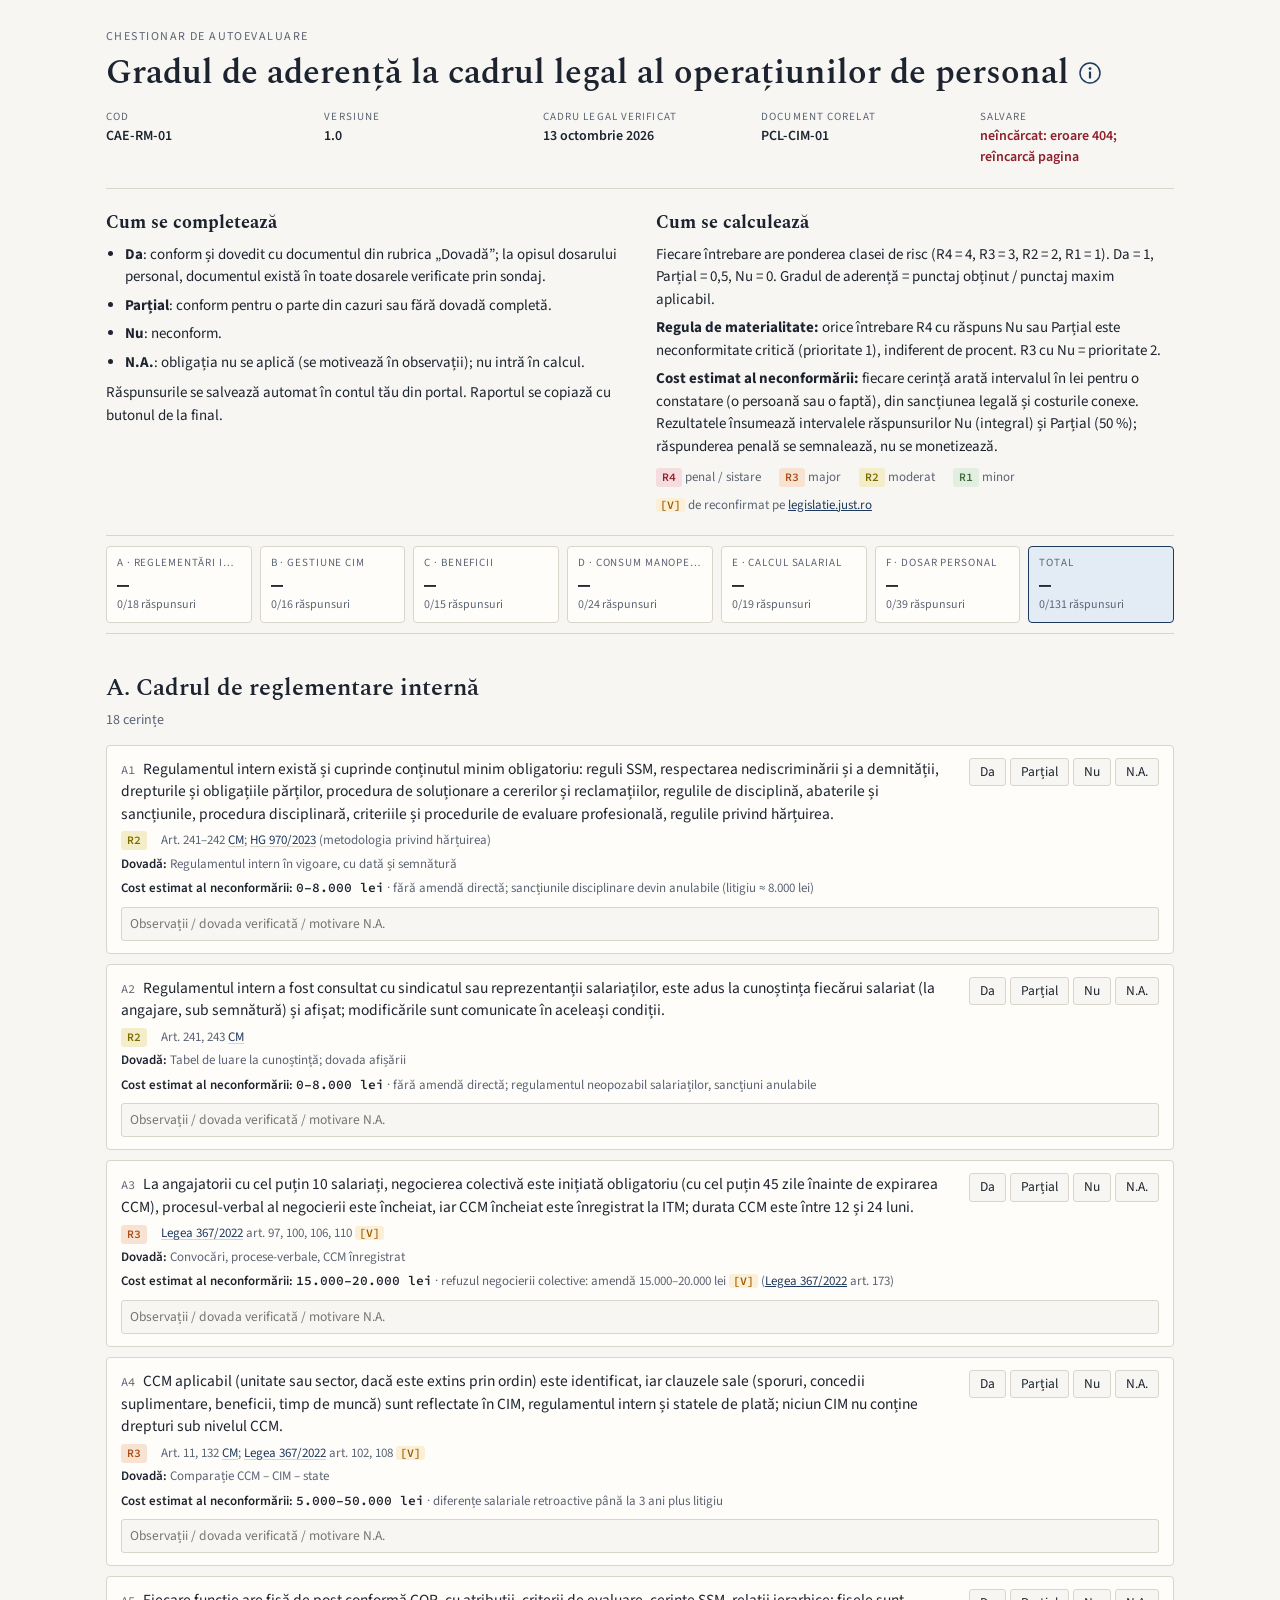
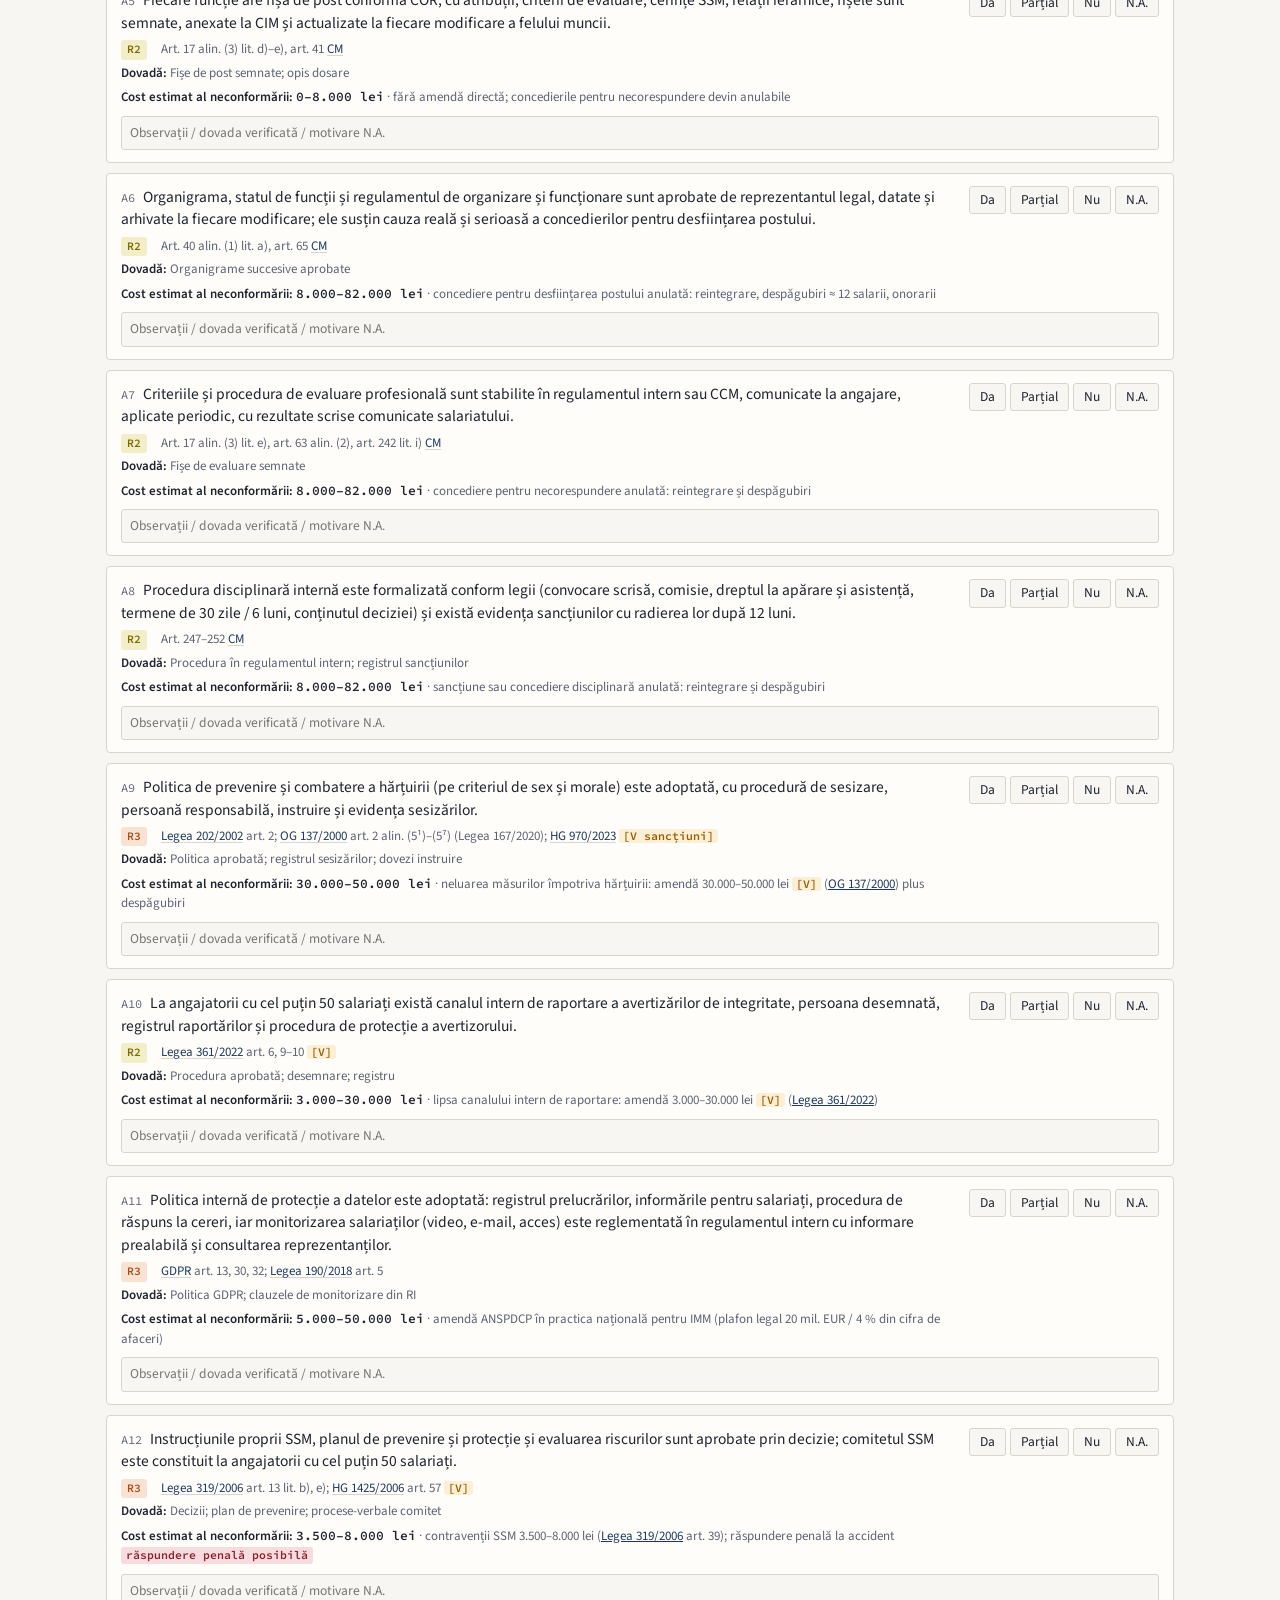
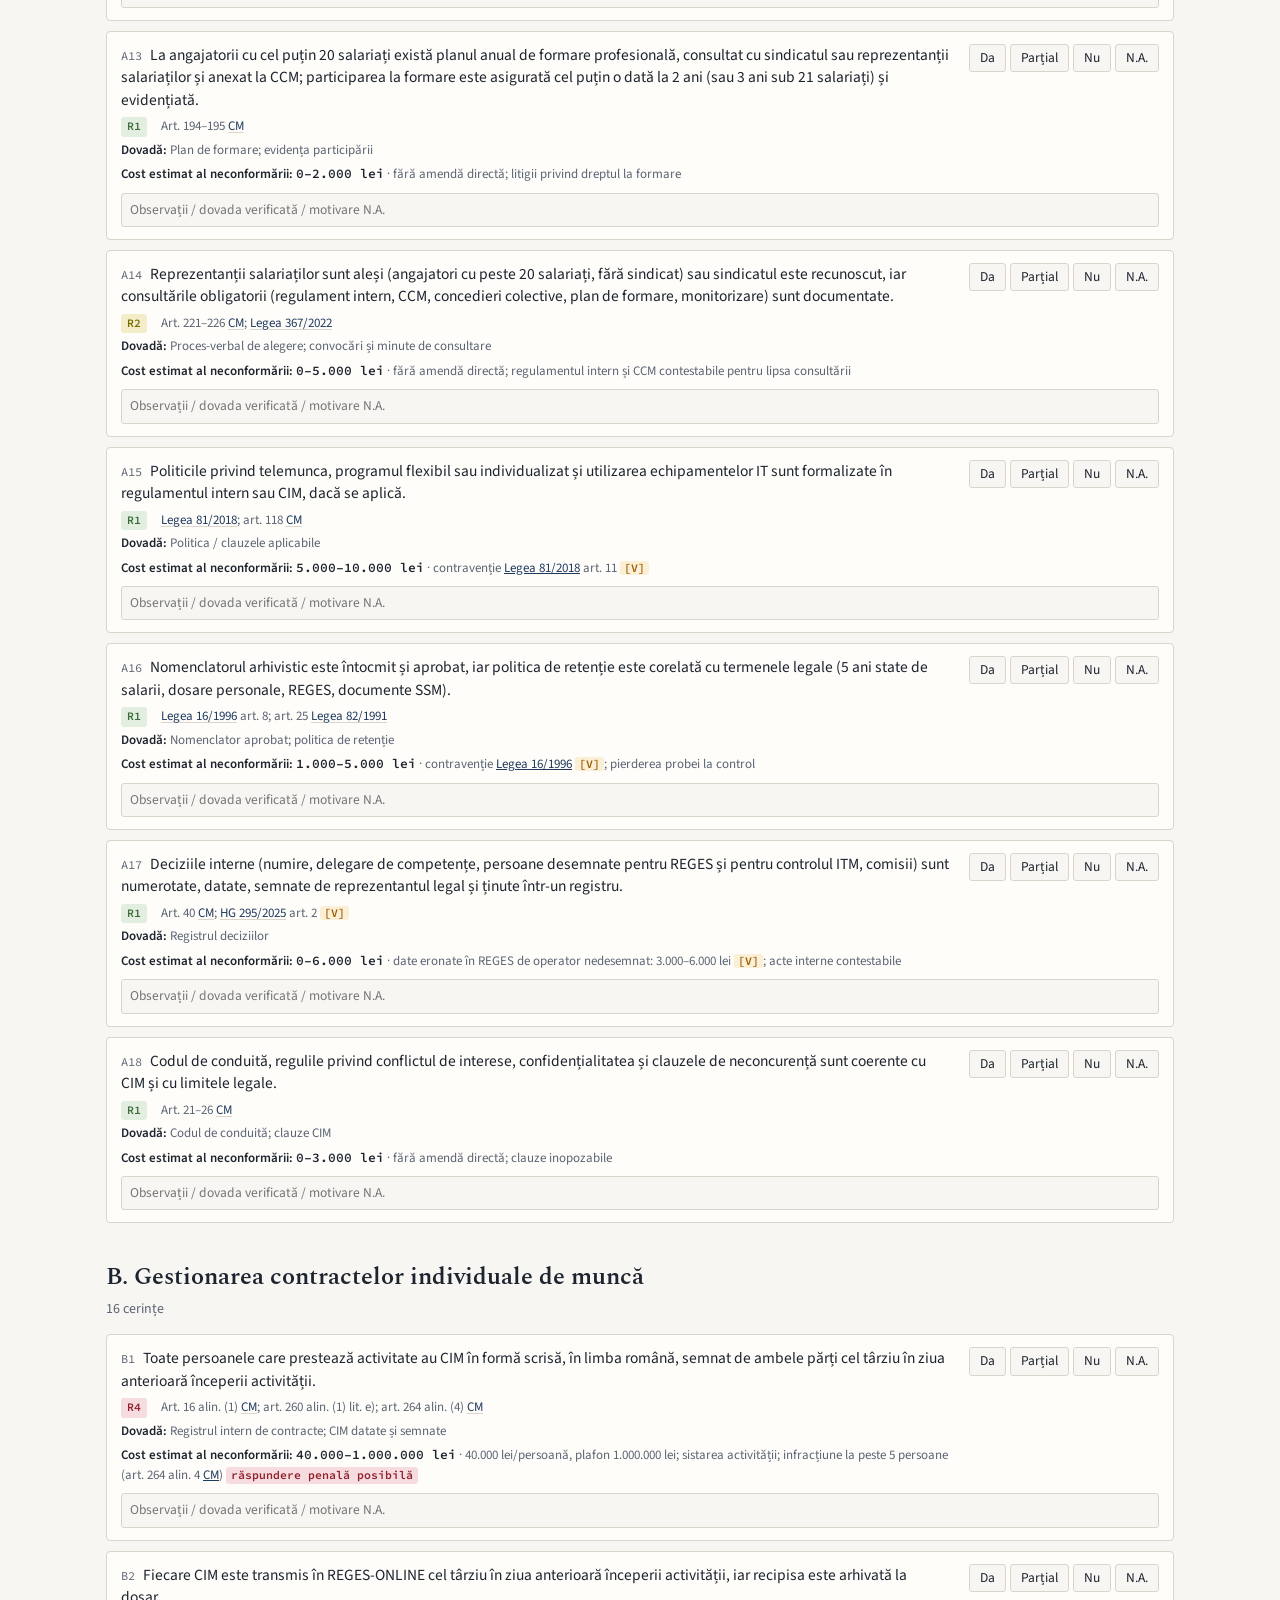
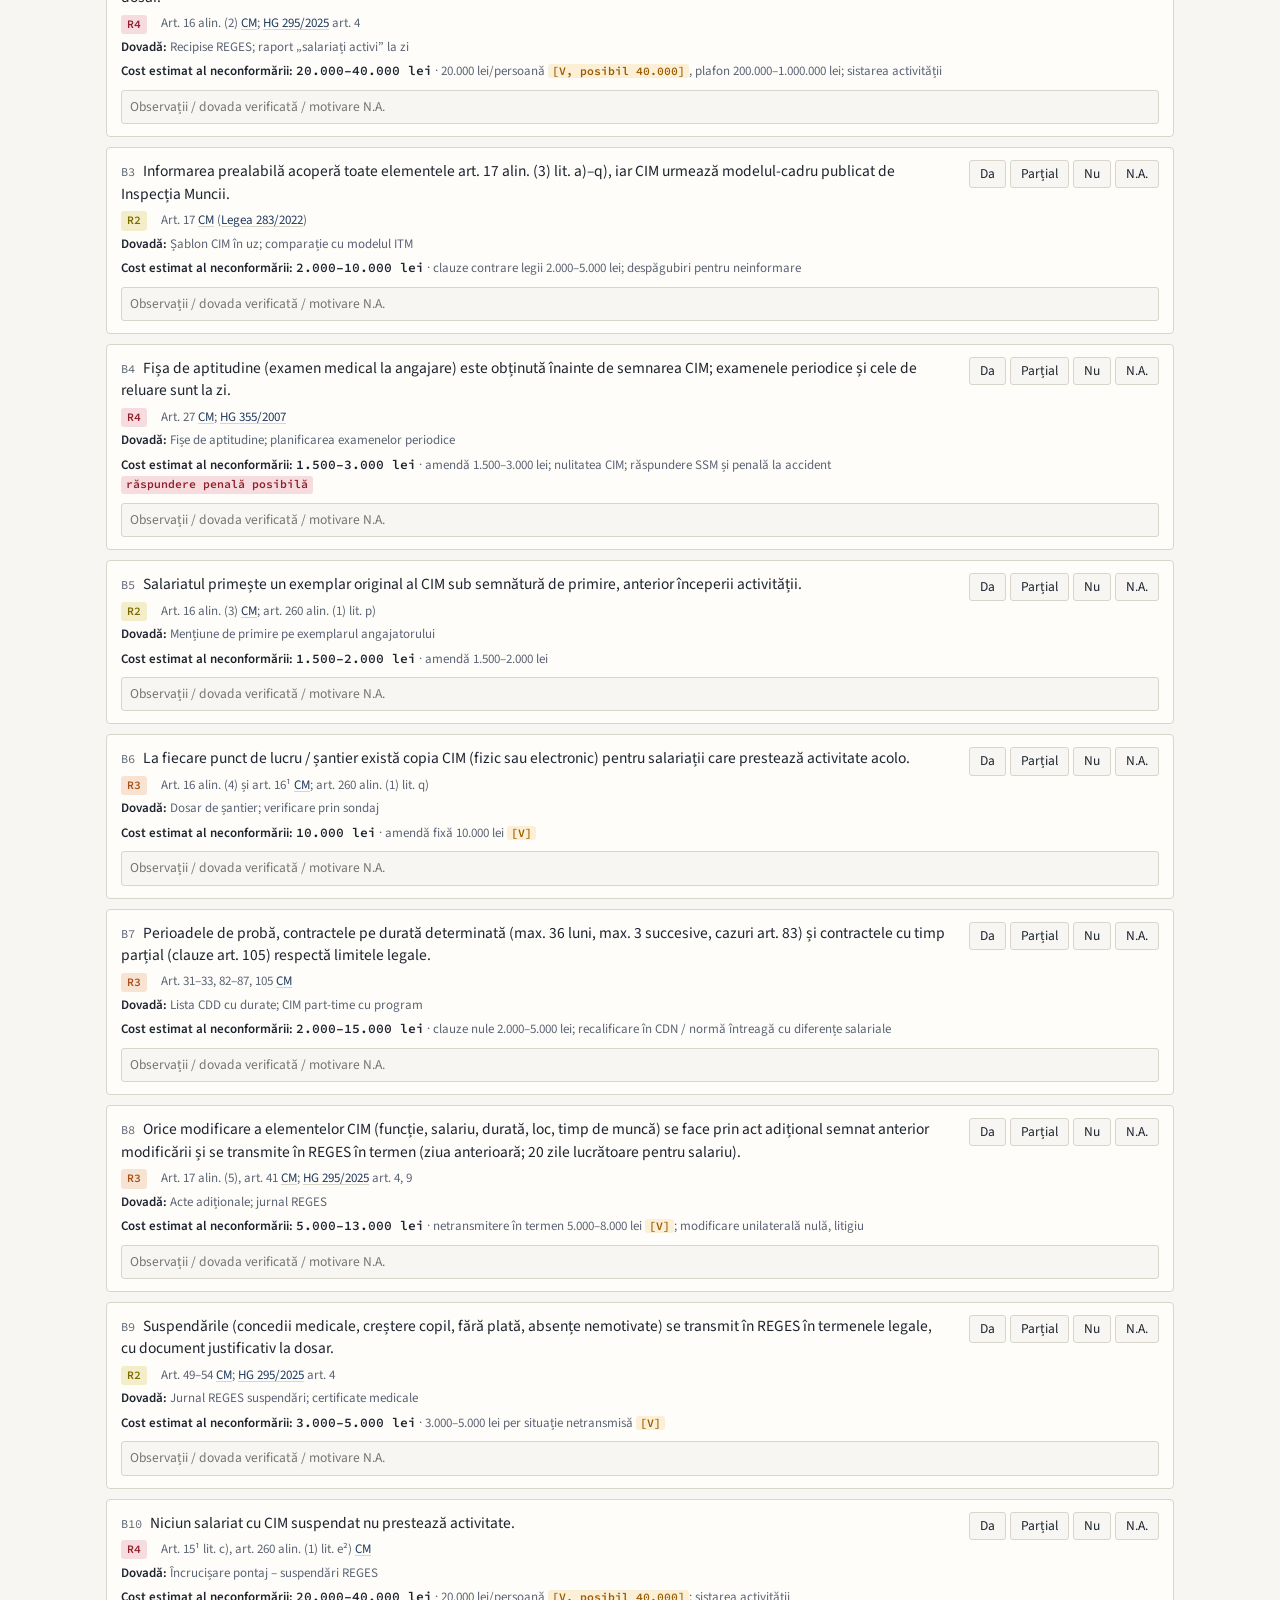
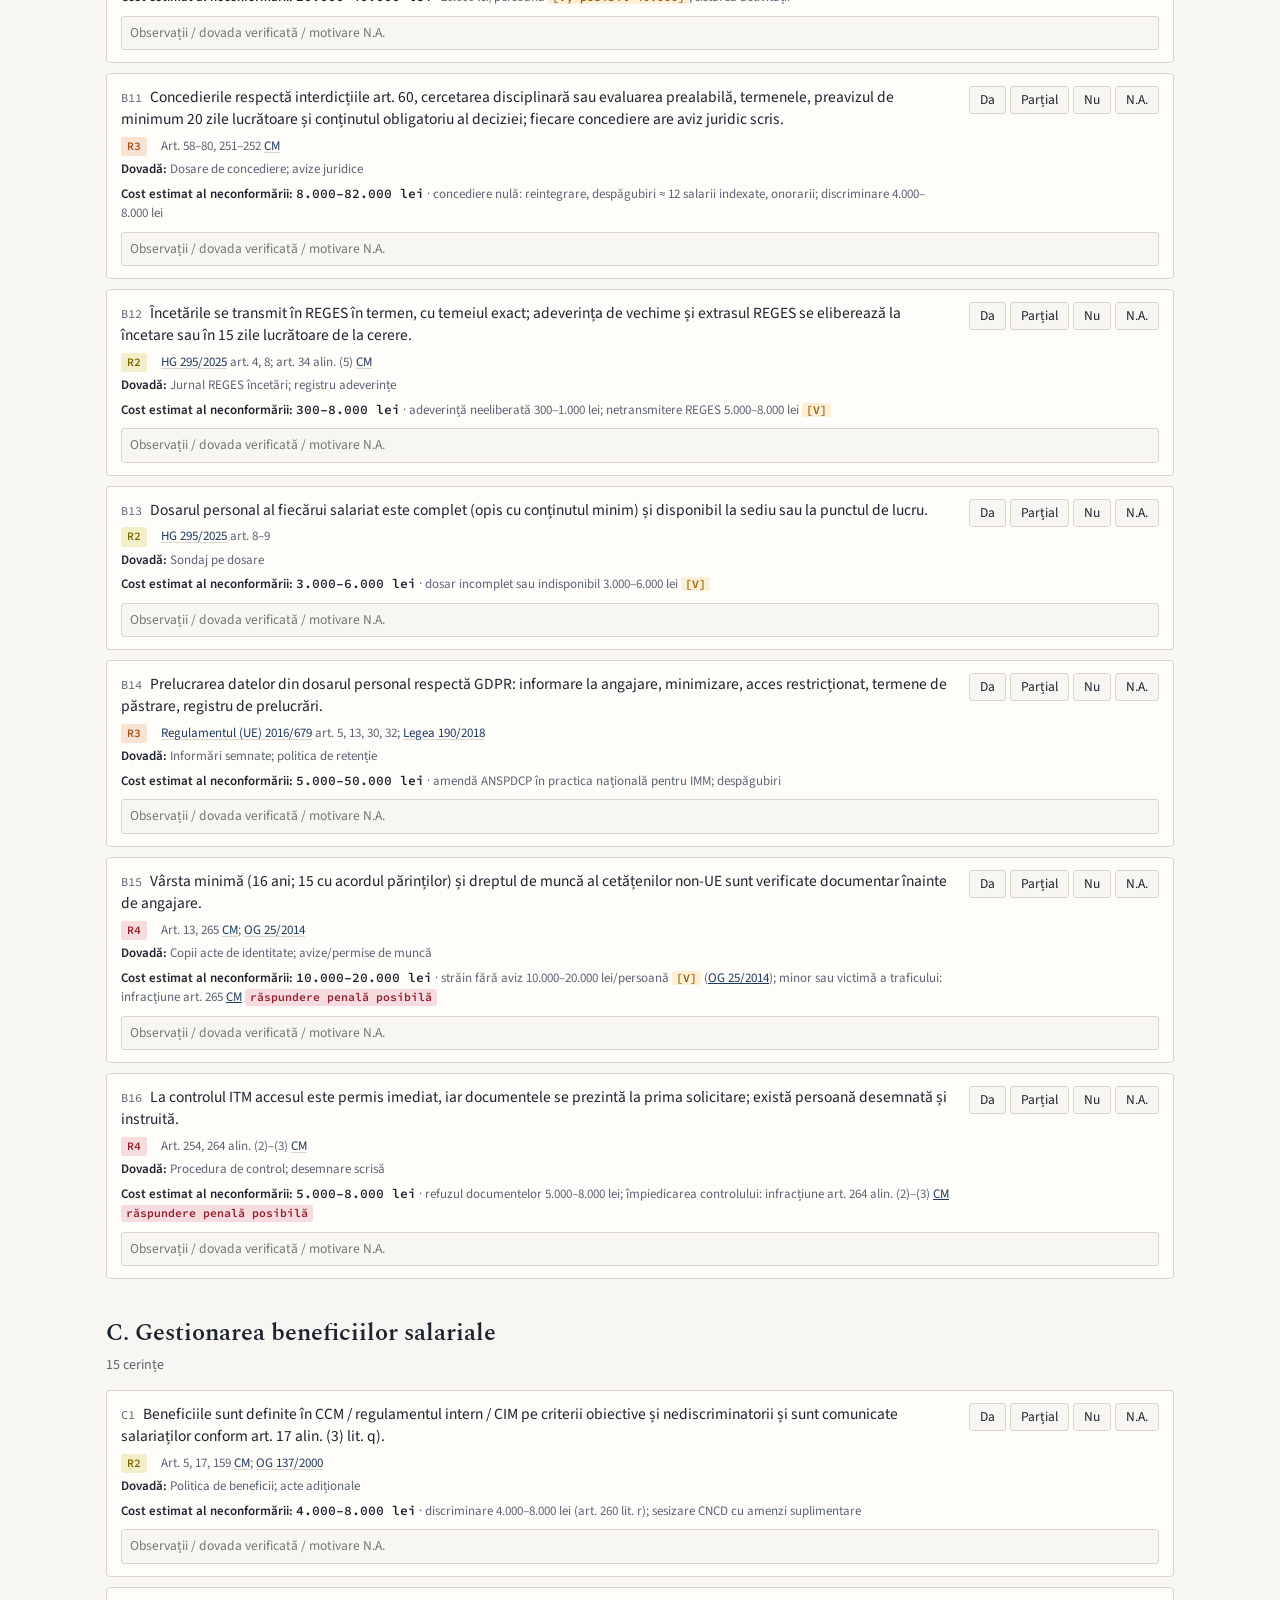
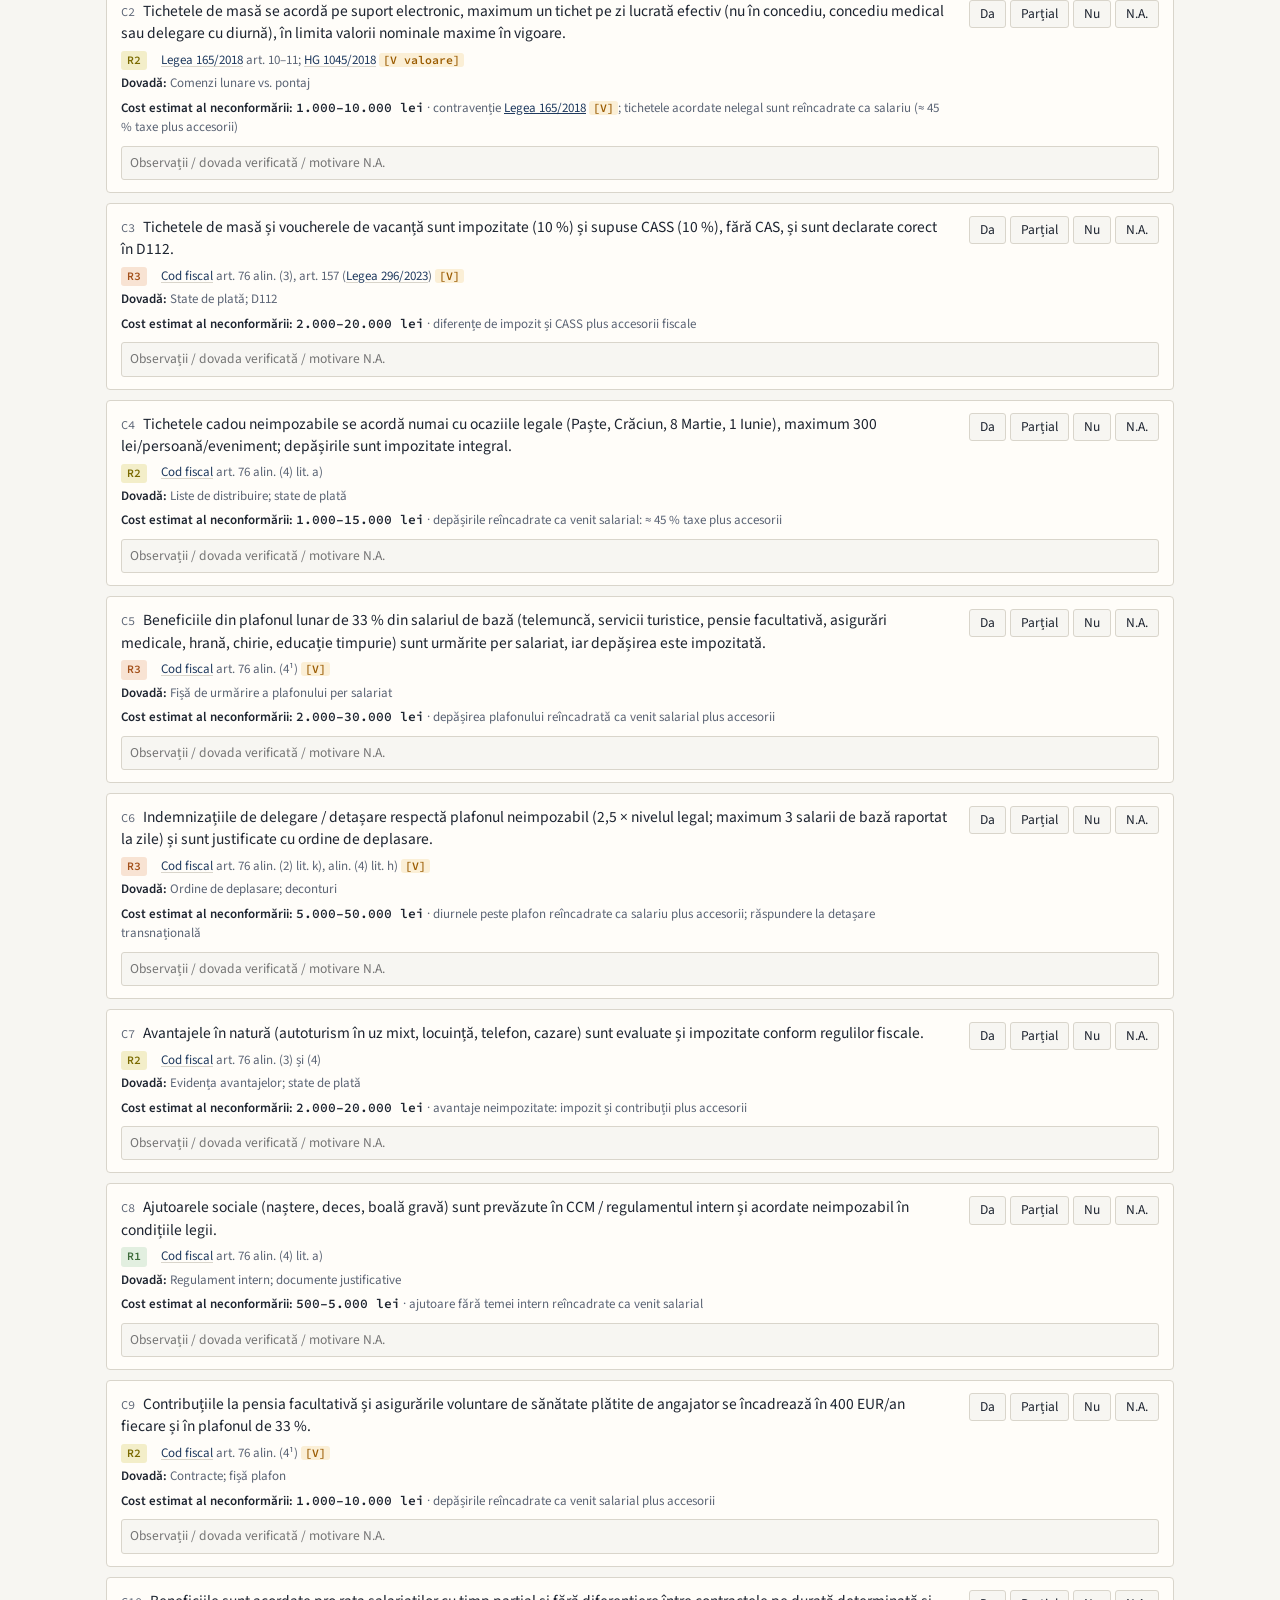
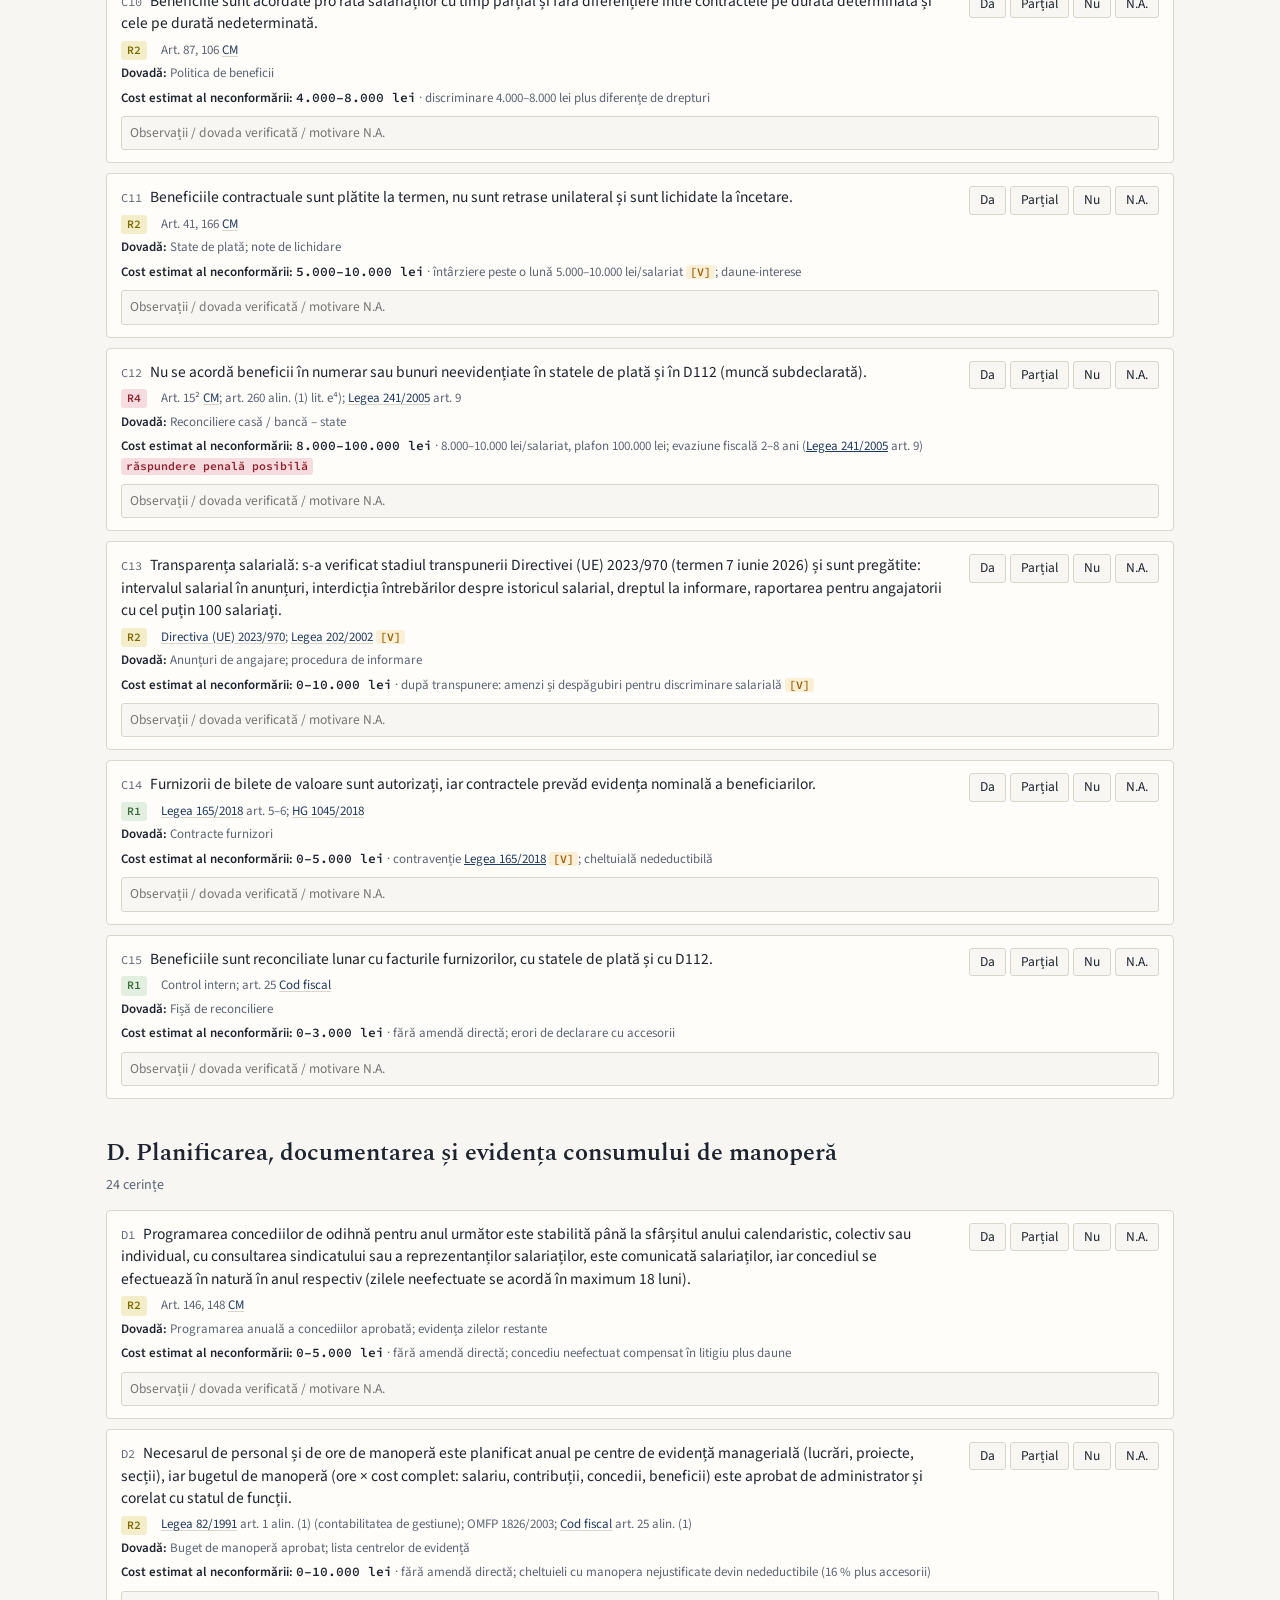
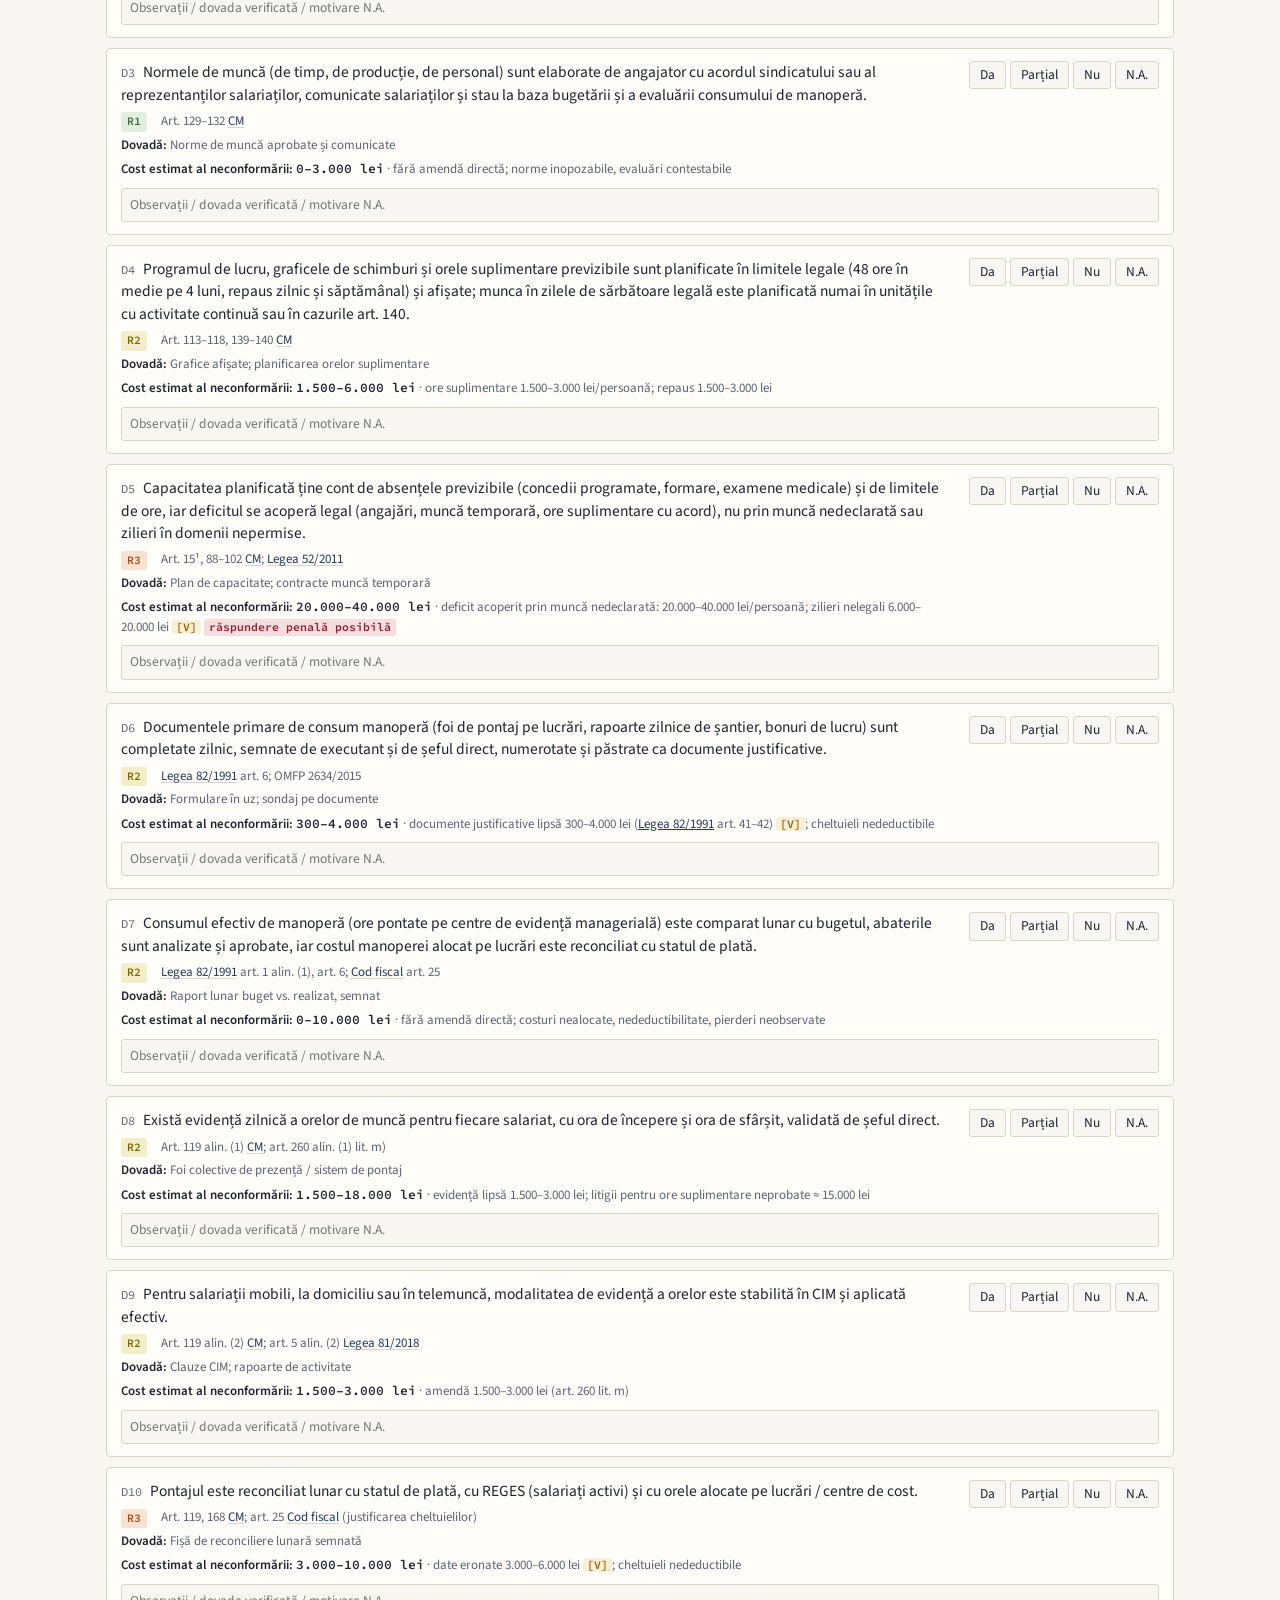
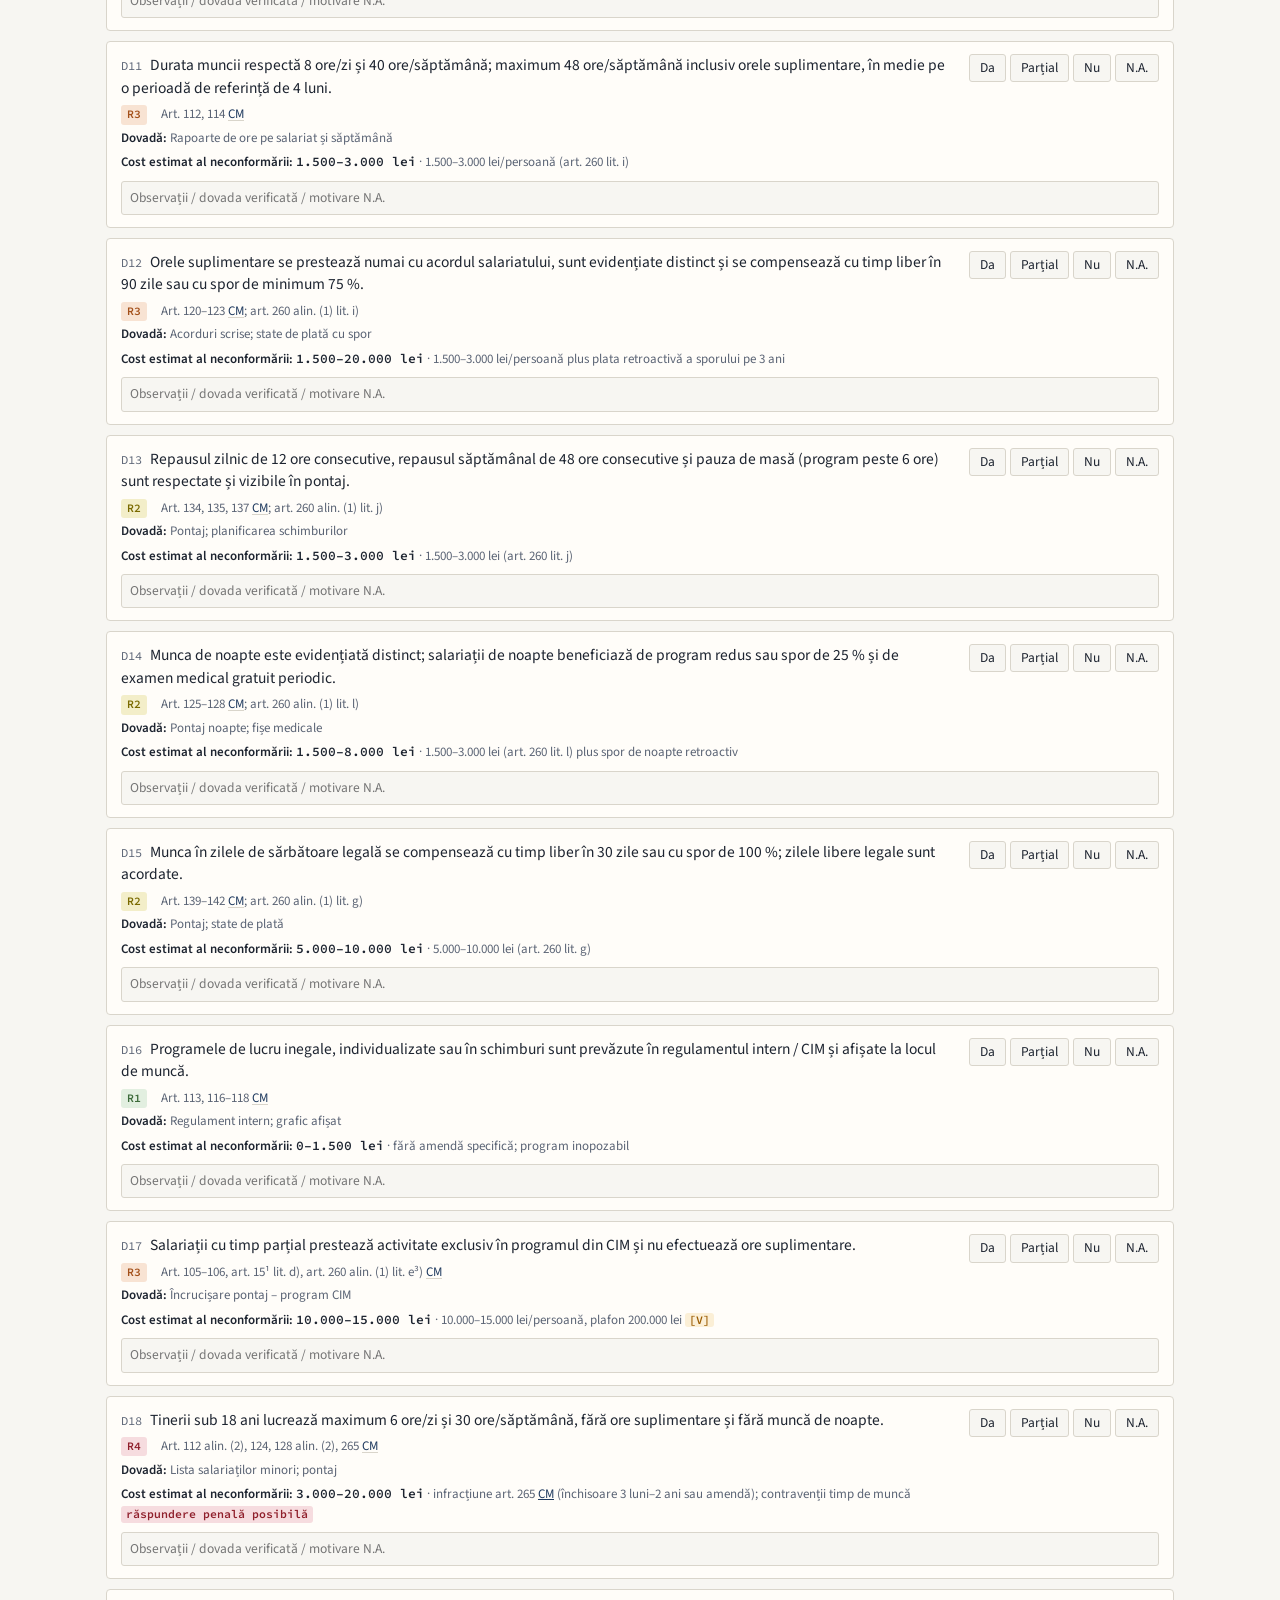
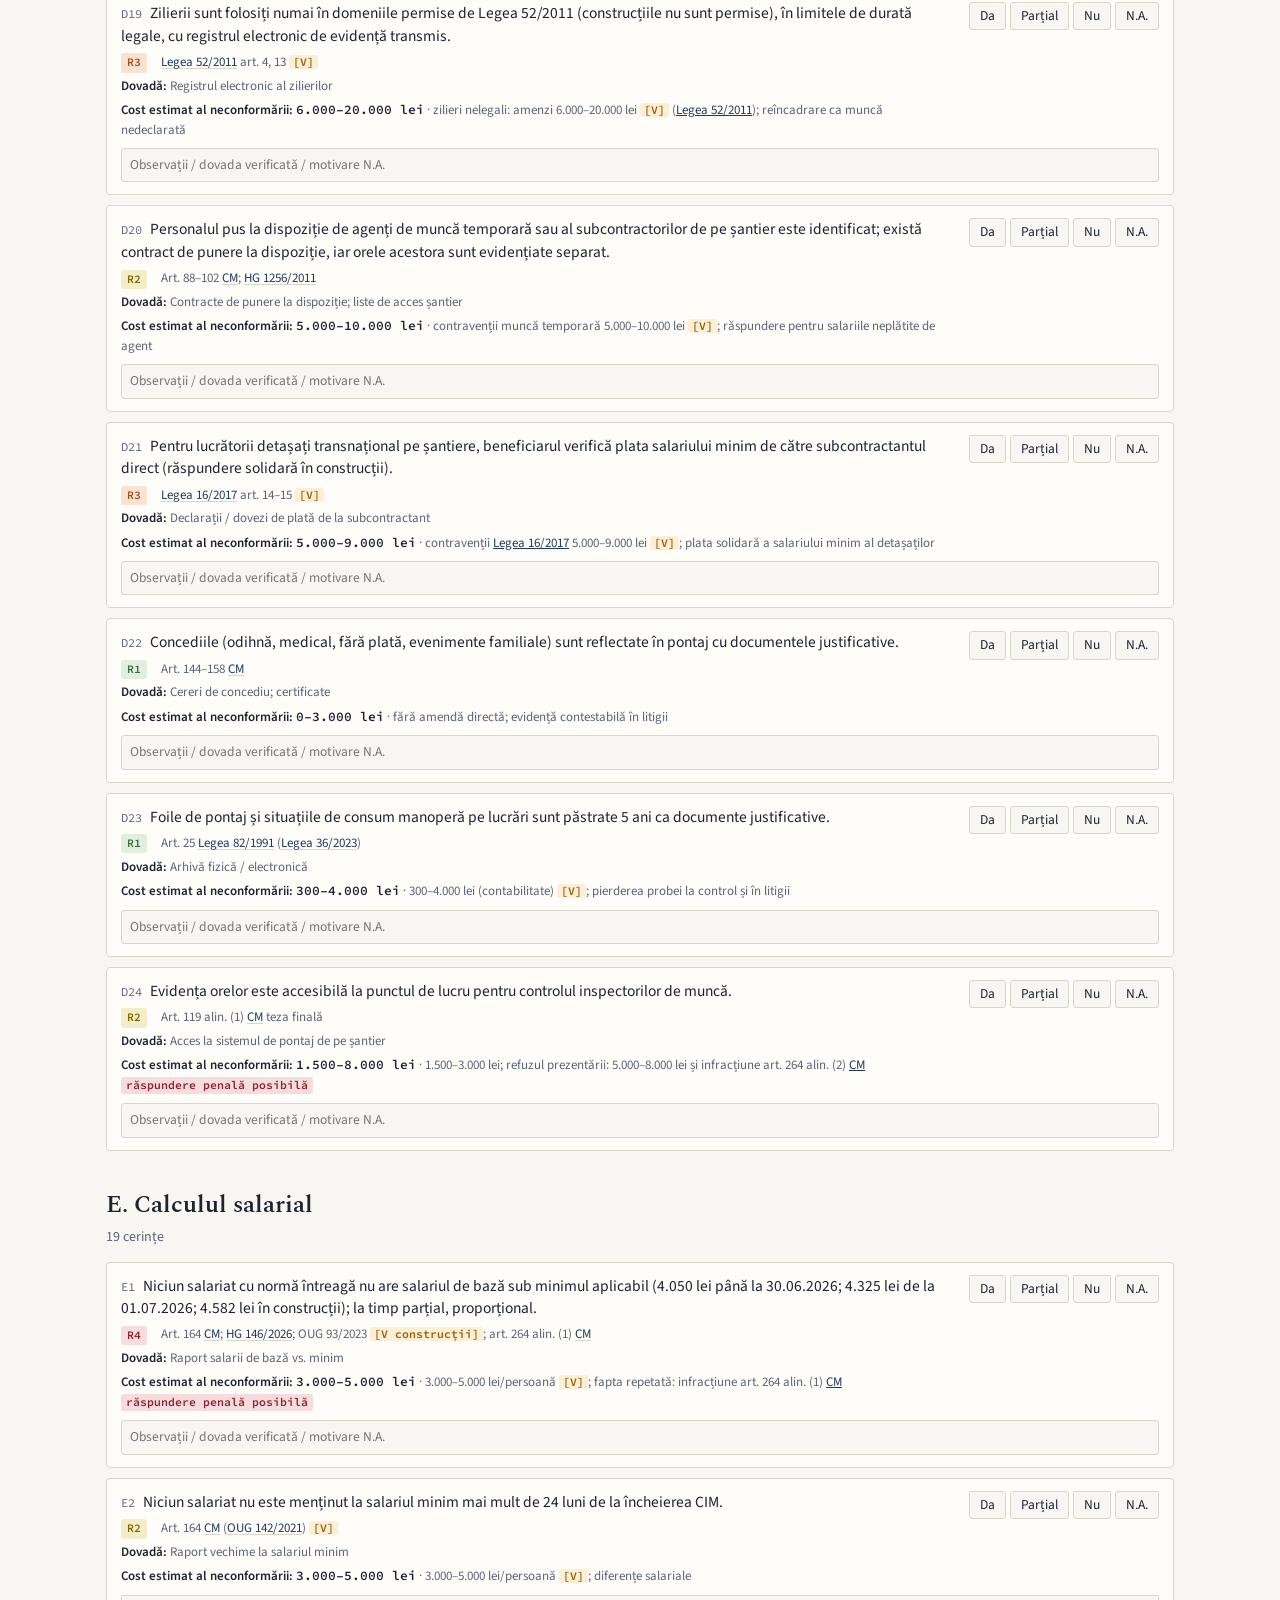
==== commit 7203762f: "Save CAE-RM-01 questionnaire answers in portal SQLite Add questionnaire_responses table (schema v3, " ====
--- a/private_portal/html_app/chestionar-cae-rm-01.html
+++ b/private_portal/html_app/chestionar-cae-rm-01.html
@@ -38,6 +38,7 @@
 .meta{display:grid;grid-template-columns:repeat(auto-fit,minmax(140px,1fr));gap:10px 24px;font-size:14px;flex:1 1 300px;min-width:0}
 .meta span{display:block;font-size:11px;letter-spacing:.1em;text-transform:uppercase;color:var(--muted)}
 .meta b{font-weight:600}
+.meta b.ok{color:var(--good)} .meta b.err{color:var(--bad)}
 .intro{display:grid;grid-template-columns:repeat(auto-fit,minmax(260px,1fr));gap:20px 32px;padding-block:20px;border-bottom:1px solid var(--rule)}
 .intro h2{font-family:var(--display);font-size:18px;margin:0 0 8px}
 .intro p,.intro li{font-size:15px;margin:0 0 6px}
@@ -144,7 +145,7 @@
         <p><b>Ce este.</b> Instrument de autoevaluare internă a conformării cu legislația muncii și fiscală pentru cinci procese, în ordinea fluxului: cadrul de reglementare internă (regulament intern, CCM, fișe de post, politici obligatorii), gestiunea CIM, beneficiile salariale, planificarea, documentarea și evidența consumului de manoperă, calculul salarial. 92 de cerințe plus opisul dosarului personal (39 documente), fiecare cu temei legal, clasă de risc, dovada de verificat și costul estimat al neconformării.</p>
         <p><b>Cine și când.</b> Se completează de responsabilul RU și de salarizare, pe bază de documente, și se validează de administrator. Recomandat trimestrial și înaintea unui control ITM. Durată: 3–4 ore cu dovezile la îndemână.</p>
         <p><b>Punctaj.</b> Ponderea cerinței este clasa de risc (R4 = 4 … R1 = 1). Da = 1, Parțial = 0,5, Nu = 0, N.A. exclus. Gradul de aderență = punctaj obținut / punctaj maxim aplicabil. Orice cerință R4 cu Nu sau Parțial este neconformitate critică, indiferent de procent.</p>
-        <p><b>Confidențialitate.</b> Răspunsurile rămân în browserul celui care completează; nu se transmit nicăieri. Raportul se copiază cu butonul de la finalul paginii.</p>
+        <p><b>Salvare.</b> Răspunsurile se salvează automat, la fiecare modificare, în contul tău din portalul smartBIZ și se regăsesc la următoarea deschidere, de pe orice dispozitiv. Starea salvării apare în antet, la „Salvare”. Raportul se copiază cu butonul de la finalul paginii.</p>
         <p><b>Document corelat.</b> <a href="https://claude.ai/artifact/3gh9Via2hThfZgccaht89F" target="_blank" rel="noopener">Procedura PCL-CIM-01</a> (metodologia de risc și materialitate, termene, sancțiuni). Referințele legale sunt legături către textul consolidat de pe <a href="https://legislatie.just.ro" target="_blank" rel="noopener">legislatie.just.ro</a> (EUR-Lex pentru actele UE); cele marcate [V] se reconfirmă acolo înainte de a fi invocate într-un act oficial.</p>
         <button type="button" class="secondary small" id="infoClose">Închide</button>
       </div>
@@ -155,6 +156,7 @@
     <div><span>Versiune</span><b>1.0</b></div>
     <div><span>Cadru legal verificat</span><b>13 octombrie 2026</b></div>
     <div><span>Document corelat</span><b>PCL-CIM-01</b></div>
+    <div><span>Salvare</span><b id="saveState">…</b></div>
   </div>
 </header>
 
@@ -167,7 +169,7 @@
       <li><b>Nu</b>: neconform.</li>
       <li><b>N.A.</b>: obligația nu se aplică (se motivează în observații); nu intră în calcul.</li>
     </ul>
-    <p style="margin-top:8px">Răspunsurile se salvează doar în acest browser. Raportul se copiază cu butonul de la final.</p>
+    <p style="margin-top:8px">Răspunsurile se salvează automat în contul tău din portal. Raportul se copiază cu butonul de la final.</p>
   </div>
   <div>
     <h2>Cum se calculează</h2>
@@ -213,10 +215,64 @@
   var DATA = [{"id": "A", "title": "Cadrul de reglementare internă", "short": "Reglementări interne", "q": [{"t": "Regulamentul intern există și cuprinde conținutul minim obligatoriu: reguli SSM, respectarea nediscriminării și a demnității, drepturile și obligațiile părților, procedura de soluționare a cererilor și reclamațiilor, regulile de disciplină, abaterile și sancțiunile, procedura disciplinară, criteriile și procedurile de evaluare profesională, regulile privind hărțuirea.", "b": "Art. 241–242 CM; HG 970/2023 (metodologia privind hărțuirea)", "bh": "Art. 241–242 <a href=\"https://legislatie.just.ro/Public/DetaliiDocument/128647\" target=\"_blank\" rel=\"noopener\">CM</a>; <a href=\"https://legislatie.just.ro/Public/DetaliiDocument/275395\" target=\"_blank\" rel=\"noopener\">HG 970/2023</a> (metodologia privind hărțuirea)", "c": 2, "e": "Regulamentul intern în vigoare, cu dată și semnătură", "cmin": 0, "cmax": 8000, "cn": "fără amendă directă; sancțiunile disciplinare devin anulabile (litigiu ≈ 8.000 lei)", "pen": false}, {"t": "Regulamentul intern a fost consultat cu sindicatul sau reprezentanții salariaților, este adus la cunoștința fiecărui salariat (la angajare, sub semnătură) și afișat; modificările sunt comunicate în aceleași condiții.", "b": "Art. 241, 243 CM", "bh": "Art. 241, 243 <a href=\"https://legislatie.just.ro/Public/DetaliiDocument/128647\" target=\"_blank\" rel=\"noopener\">CM</a>", "c": 2, "e": "Tabel de luare la cunoștință; dovada afișării", "cmin": 0, "cmax": 8000, "cn": "fără amendă directă; regulamentul neopozabil salariaților, sancțiuni anulabile", "pen": false}, {"t": "La angajatorii cu cel puțin 10 salariați, negocierea colectivă este inițiată obligatoriu (cu cel puțin 45 zile înainte de expirarea CCM), procesul-verbal al negocierii este încheiat, iar CCM încheiat este înregistrat la ITM; durata CCM este între 12 și 24 luni.", "b": "Legea 367/2022 art. 97, 100, 106, 110 [V]", "bh": "<a href=\"https://legislatie.just.ro/Public/DetaliiDocument/269380\" target=\"_blank\" rel=\"noopener\">Legea 367/2022</a> art. 97, 100, 106, 110 <span class=\"v\">[V]</span>", "c": 3, "e": "Convocări, procese-verbale, CCM înregistrat", "cmin": 15000, "cmax": 20000, "cn": "refuzul negocierii colective: amendă 15.000–20.000 lei <span class=\"v\">[V]</span> (<a href=\"https://legislatie.just.ro/Public/DetaliiDocument/269380\" target=\"_blank\" rel=\"noopener\">Legea 367/2022</a> art. 173)", "pen": false}, {"t": "CCM aplicabil (unitate sau sector, dacă este extins prin ordin) este identificat, iar clauzele sale (sporuri, concedii suplimentare, beneficii, timp de muncă) sunt reflectate în CIM, regulamentul intern și statele de plată; niciun CIM nu conține drepturi sub nivelul CCM.", "b": "Art. 11, 132 CM; Legea 367/2022 art. 102, 108 [V]", "bh": "Art. 11, 132 <a href=\"https://legislatie.just.ro/Public/DetaliiDocument/128647\" target=\"_blank\" rel=\"noopener\">CM</a>; <a href=\"https://legislatie.just.ro/Public/DetaliiDocument/269380\" target=\"_blank\" rel=\"noopener\">Legea 367/2022</a> art. 102, 108 <span class=\"v\">[V]</span>", "c": 3, "e": "Comparație CCM – CIM – state", "cmin": 5000, "cmax": 50000, "cn": "diferențe salariale retroactive până la 3 ani plus litigiu", "pen": false}, {"t": "Fiecare funcție are fișă de post conformă COR, cu atribuții, criterii de evaluare, cerințe SSM, relații ierarhice; fișele sunt semnate, anexate la CIM și actualizate la fiecare modificare a felului muncii.", "b": "Art. 17 alin. (3) lit. d)–e), art. 41 CM", "bh": "Art. 17 alin. (3) lit. d)–e), art. 41 <a href=\"https://legislatie.just.ro/Public/DetaliiDocument/128647\" target=\"_blank\" rel=\"noopener\">CM</a>", "c": 2, "e": "Fișe de post semnate; opis dosare", "cmin": 0, "cmax": 8000, "cn": "fără amendă directă; concedierile pentru necorespundere devin anulabile", "pen": false}, {"t": "Organigrama, statul de funcții și regulamentul de organizare și funcționare sunt aprobate de reprezentantul legal, datate și arhivate la fiecare modificare; ele susțin cauza reală și serioasă a concedierilor pentru desființarea postului.", "b": "Art. 40 alin. (1) lit. a), art. 65 CM", "bh": "Art. 40 alin. (1) lit. a), art. 65 <a href=\"https://legislatie.just.ro/Public/DetaliiDocument/128647\" target=\"_blank\" rel=\"noopener\">CM</a>", "c": 2, "e": "Organigrame succesive aprobate", "cmin": 8000, "cmax": 82000, "cn": "concediere pentru desființarea postului anulată: reintegrare, despăgubiri ≈ 12 salarii, onorarii", "pen": false}, {"t": "Criteriile și procedura de evaluare profesională sunt stabilite în regulamentul intern sau CCM, comunicate la angajare, aplicate periodic, cu rezultate scrise comunicate salariatului.", "b": "Art. 17 alin. (3) lit. e), art. 63 alin. (2), art. 242 lit. i) CM", "bh": "Art. 17 alin. (3) lit. e), art. 63 alin. (2), art. 242 lit. i) <a href=\"https://legislatie.just.ro/Public/DetaliiDocument/128647\" target=\"_blank\" rel=\"noopener\">CM</a>", "c": 2, "e": "Fișe de evaluare semnate", "cmin": 8000, "cmax": 82000, "cn": "concediere pentru necorespundere anulată: reintegrare și despăgubiri", "pen": false}, {"t": "Procedura disciplinară internă este formalizată conform legii (convocare scrisă, comisie, dreptul la apărare și asistență, termene de 30 zile / 6 luni, conținutul deciziei) și există evidența sancțiunilor cu radierea lor după 12 luni.", "b": "Art. 247–252 CM", "bh": "Art. 247–252 <a href=\"https://legislatie.just.ro/Public/DetaliiDocument/128647\" target=\"_blank\" rel=\"noopener\">CM</a>", "c": 2, "e": "Procedura în regulamentul intern; registrul sancțiunilor", "cmin": 8000, "cmax": 82000, "cn": "sancțiune sau concediere disciplinară anulată: reintegrare și despăgubiri", "pen": false}, {"t": "Politica de prevenire și combatere a hărțuirii (pe criteriul de sex și morale) este adoptată, cu procedură de sesizare, persoană responsabilă, instruire și evidența sesizărilor.", "b": "Legea 202/2002 art. 2; OG 137/2000 art. 2 alin. (5¹)–(5⁷) (Legea 167/2020); HG 970/2023 [V sancțiuni]", "bh": "<a href=\"https://legislatie.just.ro/Public/DetaliiDocument/35778\" target=\"_blank\" rel=\"noopener\">Legea 202/2002</a> art. 2; <a href=\"https://legislatie.just.ro/Public/DetaliiDocument/190450\" target=\"_blank\" rel=\"noopener\">OG 137/2000</a> art. 2 alin. (5¹)–(5⁷) (Legea 167/2020); <a href=\"https://legislatie.just.ro/Public/DetaliiDocument/275395\" target=\"_blank\" rel=\"noopener\">HG 970/2023</a> <span class=\"v\">[V sancțiuni]</span>", "c": 3, "e": "Politica aprobată; registrul sesizărilor; dovezi instruire", "cmin": 30000, "cmax": 50000, "cn": "neluarea măsurilor împotriva hărțuirii: amendă 30.000–50.000 lei <span class=\"v\">[V]</span> (<a href=\"https://legislatie.just.ro/Public/DetaliiDocument/190450\" target=\"_blank\" rel=\"noopener\">OG 137/2000</a>) plus despăgubiri", "pen": false}, {"t": "La angajatorii cu cel puțin 50 salariați există canalul intern de raportare a avertizărilor de integritate, persoana desemnată, registrul raportărilor și procedura de protecție a avertizorului.", "b": "Legea 361/2022 art. 6, 9–10 [V]", "bh": "<a href=\"https://legislatie.just.ro/Public/DetaliiDocument/262872\" target=\"_blank\" rel=\"noopener\">Legea 361/2022</a> art. 6, 9–10 <span class=\"v\">[V]</span>", "c": 2, "e": "Procedura aprobată; desemnare; registru", "cmin": 3000, "cmax": 30000, "cn": "lipsa canalului intern de raportare: amendă 3.000–30.000 lei <span class=\"v\">[V]</span> (<a href=\"https://legislatie.just.ro/Public/DetaliiDocument/262872\" target=\"_blank\" rel=\"noopener\">Legea 361/2022</a>)", "pen": false}, {"t": "Politica internă de protecție a datelor este adoptată: registrul prelucrărilor, informările pentru salariați, procedura de răspuns la cereri, iar monitorizarea salariaților (video, e-mail, acces) este reglementată în regulamentul intern cu informare prealabilă și consultarea reprezentanților.", "b": "GDPR art. 13, 30, 32; Legea 190/2018 art. 5", "bh": "<a href=\"https://eur-lex.europa.eu/eli/reg/2016/679/oj/ron\" target=\"_blank\" rel=\"noopener\">GDPR</a> art. 13, 30, 32; <a href=\"https://legislatie.just.ro/Public/DetaliiDocument/203151\" target=\"_blank\" rel=\"noopener\">Legea 190/2018</a> art. 5", "c": 3, "e": "Politica GDPR; clauzele de monitorizare din RI", "cmin": 5000, "cmax": 50000, "cn": "amendă ANSPDCP în practica națională pentru IMM (plafon legal 20 mil. EUR / 4 % din cifra de afaceri)", "pen": false}, {"t": "Instrucțiunile proprii SSM, planul de prevenire și protecție și evaluarea riscurilor sunt aprobate prin decizie; comitetul SSM este constituit la angajatorii cu cel puțin 50 salariați.", "b": "Legea 319/2006 art. 13 lit. b), e); HG 1425/2006 art. 57 [V]", "bh": "<a href=\"https://legislatie.just.ro/Public/DetaliiDocument/136504\" target=\"_blank\" rel=\"noopener\">Legea 319/2006</a> art. 13 lit. b), e); <a href=\"https://legislatie.just.ro/Public/DetaliiDocument/134138\" target=\"_blank\" rel=\"noopener\">HG 1425/2006</a> art. 57 <span class=\"v\">[V]</span>", "c": 3, "e": "Decizii; plan de prevenire; procese-verbale comitet", "cmin": 3500, "cmax": 8000, "cn": "contravenții SSM 3.500–8.000 lei (<a href=\"https://legislatie.just.ro/Public/DetaliiDocument/136504\" target=\"_blank\" rel=\"noopener\">Legea 319/2006</a> art. 39); răspundere penală la accident", "pen": true}, {"t": "La angajatorii cu cel puțin 20 salariați există planul anual de formare profesională, consultat cu sindicatul sau reprezentanții salariaților și anexat la CCM; participarea la formare este asigurată cel puțin o dată la 2 ani (sau 3 ani sub 21 salariați) și evidențiată.", "b": "Art. 194–195 CM", "bh": "Art. 194–195 <a href=\"https://legislatie.just.ro/Public/DetaliiDocument/128647\" target=\"_blank\" rel=\"noopener\">CM</a>", "c": 1, "e": "Plan de formare; evidența participării", "cmin": 0, "cmax": 2000, "cn": "fără amendă directă; litigii privind dreptul la formare", "pen": false}, {"t": "Reprezentanții salariaților sunt aleși (angajatori cu peste 20 salariați, fără sindicat) sau sindicatul este recunoscut, iar consultările obligatorii (regulament intern, CCM, concedieri colective, plan de formare, monitorizare) sunt documentate.", "b": "Art. 221–226 CM; Legea 367/2022", "bh": "Art. 221–226 <a href=\"https://legislatie.just.ro/Public/DetaliiDocument/128647\" target=\"_blank\" rel=\"noopener\">CM</a>; <a href=\"https://legislatie.just.ro/Public/DetaliiDocument/269380\" target=\"_blank\" rel=\"noopener\">Legea 367/2022</a>", "c": 2, "e": "Proces-verbal de alegere; convocări și minute de consultare", "cmin": 0, "cmax": 5000, "cn": "fără amendă directă; regulamentul intern și CCM contestabile pentru lipsa consultării", "pen": false}, {"t": "Politicile privind telemunca, programul flexibil sau individualizat și utilizarea echipamentelor IT sunt formalizate în regulamentul intern sau CIM, dacă se aplică.", "b": "Legea 81/2018; art. 118 CM", "bh": "<a href=\"https://legislatie.just.ro/Public/DetaliiDocument/199418\" target=\"_blank\" rel=\"noopener\">Legea 81/2018</a>; art. 118 <a href=\"https://legislatie.just.ro/Public/DetaliiDocument/128647\" target=\"_blank\" rel=\"noopener\">CM</a>", "c": 1, "e": "Politica / clauzele aplicabile", "cmin": 5000, "cmax": 10000, "cn": "contravenție <a href=\"https://legislatie.just.ro/Public/DetaliiDocument/199418\" target=\"_blank\" rel=\"noopener\">Legea 81/2018</a> art. 11 <span class=\"v\">[V]</span>", "pen": false}, {"t": "Nomenclatorul arhivistic este întocmit și aprobat, iar politica de retenție este corelată cu termenele legale (5 ani state de salarii, dosare personale, REGES, documente SSM).", "b": "Legea 16/1996 art. 8; art. 25 Legea 82/1991", "bh": "<a href=\"https://legislatie.just.ro/Public/DetaliiDocument/143737\" target=\"_blank\" rel=\"noopener\">Legea 16/1996</a> art. 8; art. 25 <a href=\"https://legislatie.just.ro/Public/DetaliiDocument/1576\" target=\"_blank\" rel=\"noopener\">Legea 82/1991</a>", "c": 1, "e": "Nomenclator aprobat; politica de retenție", "cmin": 1000, "cmax": 5000, "cn": "contravenție <a href=\"https://legislatie.just.ro/Public/DetaliiDocument/143737\" target=\"_blank\" rel=\"noopener\">Legea 16/1996</a> <span class=\"v\">[V]</span>; pierderea probei la control", "pen": false}, {"t": "Deciziile interne (numire, delegare de competențe, persoane desemnate pentru REGES și pentru controlul ITM, comisii) sunt numerotate, datate, semnate de reprezentantul legal și ținute într-un registru.", "b": "Art. 40 CM; HG 295/2025 art. 2 [V]", "bh": "Art. 40 <a href=\"https://legislatie.just.ro/Public/DetaliiDocument/128647\" target=\"_blank\" rel=\"noopener\">CM</a>; <a href=\"https://legislatie.just.ro/Public/DetaliiDocument/295995\" target=\"_blank\" rel=\"noopener\">HG 295/2025</a> art. 2 <span class=\"v\">[V]</span>", "c": 1, "e": "Registrul deciziilor", "cmin": 0, "cmax": 6000, "cn": "date eronate în REGES de operator nedesemnat: 3.000–6.000 lei <span class=\"v\">[V]</span>; acte interne contestabile", "pen": false}, {"t": "Codul de conduită, regulile privind conflictul de interese, confidențialitatea și clauzele de neconcurență sunt coerente cu CIM și cu limitele legale.", "b": "Art. 21–26 CM", "bh": "Art. 21–26 <a href=\"https://legislatie.just.ro/Public/DetaliiDocument/128647\" target=\"_blank\" rel=\"noopener\">CM</a>", "c": 1, "e": "Codul de conduită; clauze CIM", "cmin": 0, "cmax": 3000, "cn": "fără amendă directă; clauze inopozabile", "pen": false}]}, {"id": "B", "title": "Gestionarea contractelor individuale de muncă", "short": "Gestiune CIM", "q": [{"t": "Toate persoanele care prestează activitate au CIM în formă scrisă, în limba română, semnat de ambele părți cel târziu în ziua anterioară începerii activității.", "b": "Art. 16 alin. (1) CM; art. 260 alin. (1) lit. e); art. 264 alin. (4) CM", "bh": "Art. 16 alin. (1) <a href=\"https://legislatie.just.ro/Public/DetaliiDocument/128647\" target=\"_blank\" rel=\"noopener\">CM</a>; art. 260 alin. (1) lit. e); art. 264 alin. (4) <a href=\"https://legislatie.just.ro/Public/DetaliiDocument/128647\" target=\"_blank\" rel=\"noopener\">CM</a>", "c": 4, "e": "Registrul intern de contracte; CIM datate și semnate", "cmin": 40000, "cmax": 1000000, "cn": "40.000 lei/persoană, plafon 1.000.000 lei; sistarea activității; infracțiune la peste 5 persoane (art. 264 alin. 4 <a href=\"https://legislatie.just.ro/Public/DetaliiDocument/128647\" target=\"_blank\" rel=\"noopener\">CM</a>)", "pen": true}, {"t": "Fiecare CIM este transmis în REGES-ONLINE cel târziu în ziua anterioară începerii activității, iar recipisa este arhivată la dosar.", "b": "Art. 16 alin. (2) CM; HG 295/2025 art. 4", "bh": "Art. 16 alin. (2) <a href=\"https://legislatie.just.ro/Public/DetaliiDocument/128647\" target=\"_blank\" rel=\"noopener\">CM</a>; <a href=\"https://legislatie.just.ro/Public/DetaliiDocument/295995\" target=\"_blank\" rel=\"noopener\">HG 295/2025</a> art. 4", "c": 4, "e": "Recipise REGES; raport „salariați activi” la zi", "cmin": 20000, "cmax": 40000, "cn": "20.000 lei/persoană <span class=\"v\">[V, posibil 40.000]</span>, plafon 200.000–1.000.000 lei; sistarea activității", "pen": false}, {"t": "Informarea prealabilă acoperă toate elementele art. 17 alin. (3) lit. a)–q), iar CIM urmează modelul-cadru publicat de Inspecția Muncii.", "b": "Art. 17 CM (Legea 283/2022)", "bh": "Art. 17 <a href=\"https://legislatie.just.ro/Public/DetaliiDocument/128647\" target=\"_blank\" rel=\"noopener\">CM</a> (<a href=\"https://legislatie.just.ro/Public/DetaliiDocument/260561\" target=\"_blank\" rel=\"noopener\">Legea 283/2022</a>)", "c": 2, "e": "Șablon CIM în uz; comparație cu modelul ITM", "cmin": 2000, "cmax": 10000, "cn": "clauze contrare legii 2.000–5.000 lei; despăgubiri pentru neinformare", "pen": false}, {"t": "Fișa de aptitudine (examen medical la angajare) este obținută înainte de semnarea CIM; examenele periodice și cele de reluare sunt la zi.", "b": "Art. 27 CM; HG 355/2007", "bh": "Art. 27 <a href=\"https://legislatie.just.ro/Public/DetaliiDocument/128647\" target=\"_blank\" rel=\"noopener\">CM</a>; <a href=\"https://legislatie.just.ro/Public/DetaliiDocument/118494\" target=\"_blank\" rel=\"noopener\">HG 355/2007</a>", "c": 4, "e": "Fișe de aptitudine; planificarea examenelor periodice", "cmin": 1500, "cmax": 3000, "cn": "amendă 1.500–3.000 lei; nulitatea CIM; răspundere SSM și penală la accident", "pen": true}, {"t": "Salariatul primește un exemplar original al CIM sub semnătură de primire, anterior începerii activității.", "b": "Art. 16 alin. (3) CM; art. 260 alin. (1) lit. p)", "bh": "Art. 16 alin. (3) <a href=\"https://legislatie.just.ro/Public/DetaliiDocument/128647\" target=\"_blank\" rel=\"noopener\">CM</a>; art. 260 alin. (1) lit. p)", "c": 2, "e": "Mențiune de primire pe exemplarul angajatorului", "cmin": 1500, "cmax": 2000, "cn": "amendă 1.500–2.000 lei", "pen": false}, {"t": "La fiecare punct de lucru / șantier există copia CIM (fizic sau electronic) pentru salariații care prestează activitate acolo.", "b": "Art. 16 alin. (4) și art. 16¹ CM; art. 260 alin. (1) lit. q)", "bh": "Art. 16 alin. (4) și art. 16¹ <a href=\"https://legislatie.just.ro/Public/DetaliiDocument/128647\" target=\"_blank\" rel=\"noopener\">CM</a>; art. 260 alin. (1) lit. q)", "c": 3, "e": "Dosar de șantier; verificare prin sondaj", "cmin": 10000, "cmax": 10000, "cn": "amendă fixă 10.000 lei <span class=\"v\">[V]</span>", "pen": false}, {"t": "Perioadele de probă, contractele pe durată determinată (max. 36 luni, max. 3 succesive, cazuri art. 83) și contractele cu timp parțial (clauze art. 105) respectă limitele legale.", "b": "Art. 31–33, 82–87, 105 CM", "bh": "Art. 31–33, 82–87, 105 <a href=\"https://legislatie.just.ro/Public/DetaliiDocument/128647\" target=\"_blank\" rel=\"noopener\">CM</a>", "c": 3, "e": "Lista CDD cu durate; CIM part-time cu program", "cmin": 2000, "cmax": 15000, "cn": "clauze nule 2.000–5.000 lei; recalificare în CDN / normă întreagă cu diferențe salariale", "pen": false}, {"t": "Orice modificare a elementelor CIM (funcție, salariu, durată, loc, timp de muncă) se face prin act adițional semnat anterior modificării și se transmite în REGES în termen (ziua anterioară; 20 zile lucrătoare pentru salariu).", "b": "Art. 17 alin. (5), art. 41 CM; HG 295/2025 art. 4, 9", "bh": "Art. 17 alin. (5), art. 41 <a href=\"https://legislatie.just.ro/Public/DetaliiDocument/128647\" target=\"_blank\" rel=\"noopener\">CM</a>; <a href=\"https://legislatie.just.ro/Public/DetaliiDocument/295995\" target=\"_blank\" rel=\"noopener\">HG 295/2025</a> art. 4, 9", "c": 3, "e": "Acte adiționale; jurnal REGES", "cmin": 5000, "cmax": 13000, "cn": "netransmitere în termen 5.000–8.000 lei <span class=\"v\">[V]</span>; modificare unilaterală nulă, litigiu", "pen": false}, {"t": "Suspendările (concedii medicale, creștere copil, fără plată, absențe nemotivate) se transmit în REGES în termenele legale, cu document justificativ la dosar.", "b": "Art. 49–54 CM; HG 295/2025 art. 4", "bh": "Art. 49–54 <a href=\"https://legislatie.just.ro/Public/DetaliiDocument/128647\" target=\"_blank\" rel=\"noopener\">CM</a>; <a href=\"https://legislatie.just.ro/Public/DetaliiDocument/295995\" target=\"_blank\" rel=\"noopener\">HG 295/2025</a> art. 4", "c": 2, "e": "Jurnal REGES suspendări; certificate medicale", "cmin": 3000, "cmax": 5000, "cn": "3.000–5.000 lei per situație netransmisă <span class=\"v\">[V]</span>", "pen": false}, {"t": "Niciun salariat cu CIM suspendat nu prestează activitate.", "b": "Art. 15¹ lit. c), art. 260 alin. (1) lit. e²) CM", "bh": "Art. 15¹ lit. c), art. 260 alin. (1) lit. e²) <a href=\"https://legislatie.just.ro/Public/DetaliiDocument/128647\" target=\"_blank\" rel=\"noopener\">CM</a>", "c": 4, "e": "Încrucișare pontaj – suspendări REGES", "cmin": 20000, "cmax": 40000, "cn": "20.000 lei/persoană <span class=\"v\">[V, posibil 40.000]</span>; sistarea activității", "pen": false}, {"t": "Concedierile respectă interdicțiile art. 60, cercetarea disciplinară sau evaluarea prealabilă, termenele, preavizul de minimum 20 zile lucrătoare și conținutul obligatoriu al deciziei; fiecare concediere are aviz juridic scris.", "b": "Art. 58–80, 251–252 CM", "bh": "Art. 58–80, 251–252 <a href=\"https://legislatie.just.ro/Public/DetaliiDocument/128647\" target=\"_blank\" rel=\"noopener\">CM</a>", "c": 3, "e": "Dosare de concediere; avize juridice", "cmin": 8000, "cmax": 82000, "cn": "concediere nulă: reintegrare, despăgubiri ≈ 12 salarii indexate, onorarii; discriminare 4.000–8.000 lei", "pen": false}, {"t": "Încetările se transmit în REGES în termen, cu temeiul exact; adeverința de vechime și extrasul REGES se eliberează la încetare sau în 15 zile lucrătoare de la cerere.", "b": "HG 295/2025 art. 4, 8; art. 34 alin. (5) CM", "bh": "<a href=\"https://legislatie.just.ro/Public/DetaliiDocument/295995\" target=\"_blank\" rel=\"noopener\">HG 295/2025</a> art. 4, 8; art. 34 alin. (5) <a href=\"https://legislatie.just.ro/Public/DetaliiDocument/128647\" target=\"_blank\" rel=\"noopener\">CM</a>", "c": 2, "e": "Jurnal REGES încetări; registru adeverințe", "cmin": 300, "cmax": 8000, "cn": "adeverință neeliberată 300–1.000 lei; netransmitere REGES 5.000–8.000 lei <span class=\"v\">[V]</span>", "pen": false}, {"t": "Dosarul personal al fiecărui salariat este complet (opis cu conținutul minim) și disponibil la sediu sau la punctul de lucru.", "b": "HG 295/2025 art. 8–9", "bh": "<a href=\"https://legislatie.just.ro/Public/DetaliiDocument/295995\" target=\"_blank\" rel=\"noopener\">HG 295/2025</a> art. 8–9", "c": 2, "e": "Sondaj pe dosare", "cmin": 3000, "cmax": 6000, "cn": "dosar incomplet sau indisponibil 3.000–6.000 lei <span class=\"v\">[V]</span>", "pen": false}, {"t": "Prelucrarea datelor din dosarul personal respectă GDPR: informare la angajare, minimizare, acces restricționat, termene de păstrare, registru de prelucrări.", "b": "Regulamentul (UE) 2016/679 art. 5, 13, 30, 32; Legea 190/2018", "bh": "<a href=\"https://eur-lex.europa.eu/eli/reg/2016/679/oj/ron\" target=\"_blank\" rel=\"noopener\">Regulamentul (UE) 2016/679</a> art. 5, 13, 30, 32; <a href=\"https://legislatie.just.ro/Public/DetaliiDocument/203151\" target=\"_blank\" rel=\"noopener\">Legea 190/2018</a>", "c": 3, "e": "Informări semnate; politica de retenție", "cmin": 5000, "cmax": 50000, "cn": "amendă ANSPDCP în practica națională pentru IMM; despăgubiri", "pen": false}, {"t": "Vârsta minimă (16 ani; 15 cu acordul părinților) și dreptul de muncă al cetățenilor non-UE sunt verificate documentar înainte de angajare.", "b": "Art. 13, 265 CM; OG 25/2014", "bh": "Art. 13, 265 <a href=\"https://legislatie.just.ro/Public/DetaliiDocument/128647\" target=\"_blank\" rel=\"noopener\">CM</a>; <a href=\"https://legislatie.just.ro/Public/DetaliiDocument/260144\" target=\"_blank\" rel=\"noopener\">OG 25/2014</a>", "c": 4, "e": "Copii acte de identitate; avize/permise de muncă", "cmin": 10000, "cmax": 20000, "cn": "străin fără aviz 10.000–20.000 lei/persoană <span class=\"v\">[V]</span> (<a href=\"https://legislatie.just.ro/Public/DetaliiDocument/260144\" target=\"_blank\" rel=\"noopener\">OG 25/2014</a>); minor sau victimă a traficului: infracțiune art. 265 <a href=\"https://legislatie.just.ro/Public/DetaliiDocument/128647\" target=\"_blank\" rel=\"noopener\">CM</a>", "pen": true}, {"t": "La controlul ITM accesul este permis imediat, iar documentele se prezintă la prima solicitare; există persoană desemnată și instruită.", "b": "Art. 254, 264 alin. (2)–(3) CM", "bh": "Art. 254, 264 alin. (2)–(3) <a href=\"https://legislatie.just.ro/Public/DetaliiDocument/128647\" target=\"_blank\" rel=\"noopener\">CM</a>", "c": 4, "e": "Procedura de control; desemnare scrisă", "cmin": 5000, "cmax": 8000, "cn": "refuzul documentelor 5.000–8.000 lei; împiedicarea controlului: infracțiune art. 264 alin. (2)–(3) <a href=\"https://legislatie.just.ro/Public/DetaliiDocument/128647\" target=\"_blank\" rel=\"noopener\">CM</a>", "pen": true}]}, {"id": "C", "title": "Gestionarea beneficiilor salariale", "short": "Beneficii", "q": [{"t": "Beneficiile sunt definite în CCM / regulamentul intern / CIM pe criterii obiective și nediscriminatorii și sunt comunicate salariaților conform art. 17 alin. (3) lit. q).", "b": "Art. 5, 17, 159 CM; OG 137/2000", "bh": "Art. 5, 17, 159 <a href=\"https://legislatie.just.ro/Public/DetaliiDocument/128647\" target=\"_blank\" rel=\"noopener\">CM</a>; <a href=\"https://legislatie.just.ro/Public/DetaliiDocument/190450\" target=\"_blank\" rel=\"noopener\">OG 137/2000</a>", "c": 2, "e": "Politica de beneficii; acte adiționale", "cmin": 4000, "cmax": 8000, "cn": "discriminare 4.000–8.000 lei (art. 260 lit. r); sesizare CNCD cu amenzi suplimentare", "pen": false}, {"t": "Tichetele de masă se acordă pe suport electronic, maximum un tichet pe zi lucrată efectiv (nu în concediu, concediu medical sau delegare cu diurnă), în limita valorii nominale maxime în vigoare.", "b": "Legea 165/2018 art. 10–11; HG 1045/2018 [V valoare]", "bh": "<a href=\"https://legislatie.just.ro/Public/DetaliiDocument/234885\" target=\"_blank\" rel=\"noopener\">Legea 165/2018</a> art. 10–11; <a href=\"https://legislatie.just.ro/Public/DetaliiDocument/209698\" target=\"_blank\" rel=\"noopener\">HG 1045/2018</a> <span class=\"v\">[V valoare]</span>", "c": 2, "e": "Comenzi lunare vs. pontaj", "cmin": 1000, "cmax": 10000, "cn": "contravenție <a href=\"https://legislatie.just.ro/Public/DetaliiDocument/234885\" target=\"_blank\" rel=\"noopener\">Legea 165/2018</a> <span class=\"v\">[V]</span>; tichetele acordate nelegal sunt reîncadrate ca salariu (≈ 45 % taxe plus accesorii)", "pen": false}, {"t": "Tichetele de masă și voucherele de vacanță sunt impozitate (10 %) și supuse CASS (10 %), fără CAS, și sunt declarate corect în D112.", "b": "Cod fiscal art. 76 alin. (3), art. 157 (Legea 296/2023) [V]", "bh": "<a href=\"https://legislatie.just.ro/Public/DetaliiDocument/171282\" target=\"_blank\" rel=\"noopener\">Cod fiscal</a> art. 76 alin. (3), art. 157 (<a href=\"https://legislatie.just.ro/Public/DetaliiDocument/275745\" target=\"_blank\" rel=\"noopener\">Legea 296/2023</a>) <span class=\"v\">[V]</span>", "c": 3, "e": "State de plată; D112", "cmin": 2000, "cmax": 20000, "cn": "diferențe de impozit și CASS plus accesorii fiscale", "pen": false}, {"t": "Tichetele cadou neimpozabile se acordă numai cu ocaziile legale (Paște, Crăciun, 8 Martie, 1 Iunie), maximum 300 lei/persoană/eveniment; depășirile sunt impozitate integral.", "b": "Cod fiscal art. 76 alin. (4) lit. a)", "bh": "<a href=\"https://legislatie.just.ro/Public/DetaliiDocument/171282\" target=\"_blank\" rel=\"noopener\">Cod fiscal</a> art. 76 alin. (4) lit. a)", "c": 2, "e": "Liste de distribuire; state de plată", "cmin": 1000, "cmax": 15000, "cn": "depășirile reîncadrate ca venit salarial: ≈ 45 % taxe plus accesorii", "pen": false}, {"t": "Beneficiile din plafonul lunar de 33 % din salariul de bază (telemuncă, servicii turistice, pensie facultativă, asigurări medicale, hrană, chirie, educație timpurie) sunt urmărite per salariat, iar depășirea este impozitată.", "b": "Cod fiscal art. 76 alin. (4¹) [V]", "bh": "<a href=\"https://legislatie.just.ro/Public/DetaliiDocument/171282\" target=\"_blank\" rel=\"noopener\">Cod fiscal</a> art. 76 alin. (4¹) <span class=\"v\">[V]</span>", "c": 3, "e": "Fișă de urmărire a plafonului per salariat", "cmin": 2000, "cmax": 30000, "cn": "depășirea plafonului reîncadrată ca venit salarial plus accesorii", "pen": false}, {"t": "Indemnizațiile de delegare / detașare respectă plafonul neimpozabil (2,5 × nivelul legal; maximum 3 salarii de bază raportat la zile) și sunt justificate cu ordine de deplasare.", "b": "Cod fiscal art. 76 alin. (2) lit. k), alin. (4) lit. h) [V]", "bh": "<a href=\"https://legislatie.just.ro/Public/DetaliiDocument/171282\" target=\"_blank\" rel=\"noopener\">Cod fiscal</a> art. 76 alin. (2) lit. k), alin. (4) lit. h) <span class=\"v\">[V]</span>", "c": 3, "e": "Ordine de deplasare; deconturi", "cmin": 5000, "cmax": 50000, "cn": "diurnele peste plafon reîncadrate ca salariu plus accesorii; răspundere la detașare transnațională", "pen": false}, {"t": "Avantajele în natură (autoturism în uz mixt, locuință, telefon, cazare) sunt evaluate și impozitate conform regulilor fiscale.", "b": "Cod fiscal art. 76 alin. (3) și (4)", "bh": "<a href=\"https://legislatie.just.ro/Public/DetaliiDocument/171282\" target=\"_blank\" rel=\"noopener\">Cod fiscal</a> art. 76 alin. (3) și (4)", "c": 2, "e": "Evidența avantajelor; state de plată", "cmin": 2000, "cmax": 20000, "cn": "avantaje neimpozitate: impozit și contribuții plus accesorii", "pen": false}, {"t": "Ajutoarele sociale (naștere, deces, boală gravă) sunt prevăzute în CCM / regulamentul intern și acordate neimpozabil în condițiile legii.", "b": "Cod fiscal art. 76 alin. (4) lit. a)", "bh": "<a href=\"https://legislatie.just.ro/Public/DetaliiDocument/171282\" target=\"_blank\" rel=\"noopener\">Cod fiscal</a> art. 76 alin. (4) lit. a)", "c": 1, "e": "Regulament intern; documente justificative", "cmin": 500, "cmax": 5000, "cn": "ajutoare fără temei intern reîncadrate ca venit salarial", "pen": false}, {"t": "Contribuțiile la pensia facultativă și asigurările voluntare de sănătate plătite de angajator se încadrează în 400 EUR/an fiecare și în plafonul de 33 %.", "b": "Cod fiscal art. 76 alin. (4¹) [V]", "bh": "<a href=\"https://legislatie.just.ro/Public/DetaliiDocument/171282\" target=\"_blank\" rel=\"noopener\">Cod fiscal</a> art. 76 alin. (4¹) <span class=\"v\">[V]</span>", "c": 2, "e": "Contracte; fișă plafon", "cmin": 1000, "cmax": 10000, "cn": "depășirile reîncadrate ca venit salarial plus accesorii", "pen": false}, {"t": "Beneficiile sunt acordate pro rata salariaților cu timp parțial și fără diferențiere între contractele pe durată determinată și cele pe durată nedeterminată.", "b": "Art. 87, 106 CM", "bh": "Art. 87, 106 <a href=\"https://legislatie.just.ro/Public/DetaliiDocument/128647\" target=\"_blank\" rel=\"noopener\">CM</a>", "c": 2, "e": "Politica de beneficii", "cmin": 4000, "cmax": 8000, "cn": "discriminare 4.000–8.000 lei plus diferențe de drepturi", "pen": false}, {"t": "Beneficiile contractuale sunt plătite la termen, nu sunt retrase unilateral și sunt lichidate la încetare.", "b": "Art. 41, 166 CM", "bh": "Art. 41, 166 <a href=\"https://legislatie.just.ro/Public/DetaliiDocument/128647\" target=\"_blank\" rel=\"noopener\">CM</a>", "c": 2, "e": "State de plată; note de lichidare", "cmin": 5000, "cmax": 10000, "cn": "întârziere peste o lună 5.000–10.000 lei/salariat <span class=\"v\">[V]</span>; daune-interese", "pen": false}, {"t": "Nu se acordă beneficii în numerar sau bunuri neevidențiate în statele de plată și în D112 (muncă subdeclarată).", "b": "Art. 15² CM; art. 260 alin. (1) lit. e⁴); Legea 241/2005 art. 9", "bh": "Art. 15² <a href=\"https://legislatie.just.ro/Public/DetaliiDocument/128647\" target=\"_blank\" rel=\"noopener\">CM</a>; art. 260 alin. (1) lit. e⁴); <a href=\"https://legislatie.just.ro/Public/DetaliiDocument/248247\" target=\"_blank\" rel=\"noopener\">Legea 241/2005</a> art. 9", "c": 4, "e": "Reconciliere casă / bancă – state", "cmin": 8000, "cmax": 100000, "cn": "8.000–10.000 lei/salariat, plafon 100.000 lei; evaziune fiscală 2–8 ani (<a href=\"https://legislatie.just.ro/Public/DetaliiDocument/248247\" target=\"_blank\" rel=\"noopener\">Legea 241/2005</a> art. 9)", "pen": true}, {"t": "Transparența salarială: s-a verificat stadiul transpunerii Directivei (UE) 2023/970 (termen 7 iunie 2026) și sunt pregătite: intervalul salarial în anunțuri, interdicția întrebărilor despre istoricul salarial, dreptul la informare, raportarea pentru angajatorii cu cel puțin 100 salariați.", "b": "Directiva (UE) 2023/970; Legea 202/2002 [V]", "bh": "<a href=\"https://eur-lex.europa.eu/eli/dir/2023/970/oj/ron\" target=\"_blank\" rel=\"noopener\">Directiva (UE) 2023/970</a>; <a href=\"https://legislatie.just.ro/Public/DetaliiDocument/35778\" target=\"_blank\" rel=\"noopener\">Legea 202/2002</a> <span class=\"v\">[V]</span>", "c": 2, "e": "Anunțuri de angajare; procedura de informare", "cmin": 0, "cmax": 10000, "cn": "după transpunere: amenzi și despăgubiri pentru discriminare salarială <span class=\"v\">[V]</span>", "pen": false}, {"t": "Furnizorii de bilete de valoare sunt autorizați, iar contractele prevăd evidența nominală a beneficiarilor.", "b": "Legea 165/2018 art. 5–6; HG 1045/2018", "bh": "<a href=\"https://legislatie.just.ro/Public/DetaliiDocument/234885\" target=\"_blank\" rel=\"noopener\">Legea 165/2018</a> art. 5–6; <a href=\"https://legislatie.just.ro/Public/DetaliiDocument/209698\" target=\"_blank\" rel=\"noopener\">HG 1045/2018</a>", "c": 1, "e": "Contracte furnizori", "cmin": 0, "cmax": 5000, "cn": "contravenție <a href=\"https://legislatie.just.ro/Public/DetaliiDocument/234885\" target=\"_blank\" rel=\"noopener\">Legea 165/2018</a> <span class=\"v\">[V]</span>; cheltuială nedeductibilă", "pen": false}, {"t": "Beneficiile sunt reconciliate lunar cu facturile furnizorilor, cu statele de plată și cu D112.", "b": "Control intern; art. 25 Cod fiscal", "bh": "Control intern; art. 25 <a href=\"https://legislatie.just.ro/Public/DetaliiDocument/171282\" target=\"_blank\" rel=\"noopener\">Cod fiscal</a>", "c": 1, "e": "Fișă de reconciliere", "cmin": 0, "cmax": 3000, "cn": "fără amendă directă; erori de declarare cu accesorii", "pen": false}]}, {"id": "D", "title": "Planificarea, documentarea și evidența consumului de manoperă", "short": "Consum manoperă", "q": [{"t": "Programarea concediilor de odihnă pentru anul următor este stabilită până la sfârșitul anului calendaristic, colectiv sau individual, cu consultarea sindicatului sau a reprezentanților salariaților, este comunicată salariaților, iar concediul se efectuează în natură în anul respectiv (zilele neefectuate se acordă în maximum 18 luni).", "b": "Art. 146, 148 CM", "bh": "Art. 146, 148 <a href=\"https://legislatie.just.ro/Public/DetaliiDocument/128647\" target=\"_blank\" rel=\"noopener\">CM</a>", "c": 2, "e": "Programarea anuală a concediilor aprobată; evidența zilelor restante", "cmin": 0, "cmax": 5000, "cn": "fără amendă directă; concediu neefectuat compensat în litigiu plus daune", "pen": false}, {"t": "Necesarul de personal și de ore de manoperă este planificat anual pe centre de evidență managerială (lucrări, proiecte, secții), iar bugetul de manoperă (ore × cost complet: salariu, contribuții, concedii, beneficii) este aprobat de administrator și corelat cu statul de funcții.", "b": "Legea 82/1991 art. 1 alin. (1) (contabilitatea de gestiune); OMFP 1826/2003; Cod fiscal art. 25 alin. (1)", "bh": "<a href=\"https://legislatie.just.ro/Public/DetaliiDocument/1576\" target=\"_blank\" rel=\"noopener\">Legea 82/1991</a> art. 1 alin. (1) (contabilitatea de gestiune); OMFP 1826/2003; <a href=\"https://legislatie.just.ro/Public/DetaliiDocument/171282\" target=\"_blank\" rel=\"noopener\">Cod fiscal</a> art. 25 alin. (1)", "c": 2, "e": "Buget de manoperă aprobat; lista centrelor de evidență", "cmin": 0, "cmax": 10000, "cn": "fără amendă directă; cheltuieli cu manopera nejustificate devin nedeductibile (16 % plus accesorii)", "pen": false}, {"t": "Normele de muncă (de timp, de producție, de personal) sunt elaborate de angajator cu acordul sindicatului sau al reprezentanților salariaților, comunicate salariaților și stau la baza bugetării și a evaluării consumului de manoperă.", "b": "Art. 129–132 CM", "bh": "Art. 129–132 <a href=\"https://legislatie.just.ro/Public/DetaliiDocument/128647\" target=\"_blank\" rel=\"noopener\">CM</a>", "c": 1, "e": "Norme de muncă aprobate și comunicate", "cmin": 0, "cmax": 3000, "cn": "fără amendă directă; norme inopozabile, evaluări contestabile", "pen": false}, {"t": "Programul de lucru, graficele de schimburi și orele suplimentare previzibile sunt planificate în limitele legale (48 ore în medie pe 4 luni, repaus zilnic și săptămânal) și afișate; munca în zilele de sărbătoare legală este planificată numai în unitățile cu activitate continuă sau în cazurile art. 140.", "b": "Art. 113–118, 139–140 CM", "bh": "Art. 113–118, 139–140 <a href=\"https://legislatie.just.ro/Public/DetaliiDocument/128647\" target=\"_blank\" rel=\"noopener\">CM</a>", "c": 2, "e": "Grafice afișate; planificarea orelor suplimentare", "cmin": 1500, "cmax": 6000, "cn": "ore suplimentare 1.500–3.000 lei/persoană; repaus 1.500–3.000 lei", "pen": false}, {"t": "Capacitatea planificată ține cont de absențele previzibile (concedii programate, formare, examene medicale) și de limitele de ore, iar deficitul se acoperă legal (angajări, muncă temporară, ore suplimentare cu acord), nu prin muncă nedeclarată sau zilieri în domenii nepermise.", "b": "Art. 15¹, 88–102 CM; Legea 52/2011", "bh": "Art. 15¹, 88–102 <a href=\"https://legislatie.just.ro/Public/DetaliiDocument/128647\" target=\"_blank\" rel=\"noopener\">CM</a>; <a href=\"https://legislatie.just.ro/Public/DetaliiDocument/209185\" target=\"_blank\" rel=\"noopener\">Legea 52/2011</a>", "c": 3, "e": "Plan de capacitate; contracte muncă temporară", "cmin": 20000, "cmax": 40000, "cn": "deficit acoperit prin muncă nedeclarată: 20.000–40.000 lei/persoană; zilieri nelegali 6.000–20.000 lei <span class=\"v\">[V]</span>", "pen": true}, {"t": "Documentele primare de consum manoperă (foi de pontaj pe lucrări, rapoarte zilnice de șantier, bonuri de lucru) sunt completate zilnic, semnate de executant și de șeful direct, numerotate și păstrate ca documente justificative.", "b": "Legea 82/1991 art. 6; OMFP 2634/2015", "bh": "<a href=\"https://legislatie.just.ro/Public/DetaliiDocument/1576\" target=\"_blank\" rel=\"noopener\">Legea 82/1991</a> art. 6; OMFP 2634/2015", "c": 2, "e": "Formulare în uz; sondaj pe documente", "cmin": 300, "cmax": 4000, "cn": "documente justificative lipsă 300–4.000 lei (<a href=\"https://legislatie.just.ro/Public/DetaliiDocument/1576\" target=\"_blank\" rel=\"noopener\">Legea 82/1991</a> art. 41–42) <span class=\"v\">[V]</span>; cheltuieli nedeductibile", "pen": false}, {"t": "Consumul efectiv de manoperă (ore pontate pe centre de evidență managerială) este comparat lunar cu bugetul, abaterile sunt analizate și aprobate, iar costul manoperei alocat pe lucrări este reconciliat cu statul de plată.", "b": "Legea 82/1991 art. 1 alin. (1), art. 6; Cod fiscal art. 25", "bh": "<a href=\"https://legislatie.just.ro/Public/DetaliiDocument/1576\" target=\"_blank\" rel=\"noopener\">Legea 82/1991</a> art. 1 alin. (1), art. 6; <a href=\"https://legislatie.just.ro/Public/DetaliiDocument/171282\" target=\"_blank\" rel=\"noopener\">Cod fiscal</a> art. 25", "c": 2, "e": "Raport lunar buget vs. realizat, semnat", "cmin": 0, "cmax": 10000, "cn": "fără amendă directă; costuri nealocate, nedeductibilitate, pierderi neobservate", "pen": false}, {"t": "Există evidență zilnică a orelor de muncă pentru fiecare salariat, cu ora de începere și ora de sfârșit, validată de șeful direct.", "b": "Art. 119 alin. (1) CM; art. 260 alin. (1) lit. m)", "bh": "Art. 119 alin. (1) <a href=\"https://legislatie.just.ro/Public/DetaliiDocument/128647\" target=\"_blank\" rel=\"noopener\">CM</a>; art. 260 alin. (1) lit. m)", "c": 2, "e": "Foi colective de prezență / sistem de pontaj", "cmin": 1500, "cmax": 18000, "cn": "evidență lipsă 1.500–3.000 lei; litigii pentru ore suplimentare neprobate ≈ 15.000 lei", "pen": false}, {"t": "Pentru salariații mobili, la domiciliu sau în telemuncă, modalitatea de evidență a orelor este stabilită în CIM și aplicată efectiv.", "b": "Art. 119 alin. (2) CM; art. 5 alin. (2) Legea 81/2018", "bh": "Art. 119 alin. (2) <a href=\"https://legislatie.just.ro/Public/DetaliiDocument/128647\" target=\"_blank\" rel=\"noopener\">CM</a>; art. 5 alin. (2) <a href=\"https://legislatie.just.ro/Public/DetaliiDocument/199418\" target=\"_blank\" rel=\"noopener\">Legea 81/2018</a>", "c": 2, "e": "Clauze CIM; rapoarte de activitate", "cmin": 1500, "cmax": 3000, "cn": "amendă 1.500–3.000 lei (art. 260 lit. m)", "pen": false}, {"t": "Pontajul este reconciliat lunar cu statul de plată, cu REGES (salariați activi) și cu orele alocate pe lucrări / centre de cost.", "b": "Art. 119, 168 CM; art. 25 Cod fiscal (justificarea cheltuielilor)", "bh": "Art. 119, 168 <a href=\"https://legislatie.just.ro/Public/DetaliiDocument/128647\" target=\"_blank\" rel=\"noopener\">CM</a>; art. 25 <a href=\"https://legislatie.just.ro/Public/DetaliiDocument/171282\" target=\"_blank\" rel=\"noopener\">Cod fiscal</a> (justificarea cheltuielilor)", "c": 3, "e": "Fișă de reconciliere lunară semnată", "cmin": 3000, "cmax": 10000, "cn": "date eronate 3.000–6.000 lei <span class=\"v\">[V]</span>; cheltuieli nedeductibile", "pen": false}, {"t": "Durata muncii respectă 8 ore/zi și 40 ore/săptămână; maximum 48 ore/săptămână inclusiv orele suplimentare, în medie pe o perioadă de referință de 4 luni.", "b": "Art. 112, 114 CM", "bh": "Art. 112, 114 <a href=\"https://legislatie.just.ro/Public/DetaliiDocument/128647\" target=\"_blank\" rel=\"noopener\">CM</a>", "c": 3, "e": "Rapoarte de ore pe salariat și săptămână", "cmin": 1500, "cmax": 3000, "cn": "1.500–3.000 lei/persoană (art. 260 lit. i)", "pen": false}, {"t": "Orele suplimentare se prestează numai cu acordul salariatului, sunt evidențiate distinct și se compensează cu timp liber în 90 zile sau cu spor de minimum 75 %.", "b": "Art. 120–123 CM; art. 260 alin. (1) lit. i)", "bh": "Art. 120–123 <a href=\"https://legislatie.just.ro/Public/DetaliiDocument/128647\" target=\"_blank\" rel=\"noopener\">CM</a>; art. 260 alin. (1) lit. i)", "c": 3, "e": "Acorduri scrise; state de plată cu spor", "cmin": 1500, "cmax": 20000, "cn": "1.500–3.000 lei/persoană plus plata retroactivă a sporului pe 3 ani", "pen": false}, {"t": "Repausul zilnic de 12 ore consecutive, repausul săptămânal de 48 ore consecutive și pauza de masă (program peste 6 ore) sunt respectate și vizibile în pontaj.", "b": "Art. 134, 135, 137 CM; art. 260 alin. (1) lit. j)", "bh": "Art. 134, 135, 137 <a href=\"https://legislatie.just.ro/Public/DetaliiDocument/128647\" target=\"_blank\" rel=\"noopener\">CM</a>; art. 260 alin. (1) lit. j)", "c": 2, "e": "Pontaj; planificarea schimburilor", "cmin": 1500, "cmax": 3000, "cn": "1.500–3.000 lei (art. 260 lit. j)", "pen": false}, {"t": "Munca de noapte este evidențiată distinct; salariații de noapte beneficiază de program redus sau spor de 25 % și de examen medical gratuit periodic.", "b": "Art. 125–128 CM; art. 260 alin. (1) lit. l)", "bh": "Art. 125–128 <a href=\"https://legislatie.just.ro/Public/DetaliiDocument/128647\" target=\"_blank\" rel=\"noopener\">CM</a>; art. 260 alin. (1) lit. l)", "c": 2, "e": "Pontaj noapte; fișe medicale", "cmin": 1500, "cmax": 8000, "cn": "1.500–3.000 lei (art. 260 lit. l) plus spor de noapte retroactiv", "pen": false}, {"t": "Munca în zilele de sărbătoare legală se compensează cu timp liber în 30 zile sau cu spor de 100 %; zilele libere legale sunt acordate.", "b": "Art. 139–142 CM; art. 260 alin. (1) lit. g)", "bh": "Art. 139–142 <a href=\"https://legislatie.just.ro/Public/DetaliiDocument/128647\" target=\"_blank\" rel=\"noopener\">CM</a>; art. 260 alin. (1) lit. g)", "c": 2, "e": "Pontaj; state de plată", "cmin": 5000, "cmax": 10000, "cn": "5.000–10.000 lei (art. 260 lit. g)", "pen": false}, {"t": "Programele de lucru inegale, individualizate sau în schimburi sunt prevăzute în regulamentul intern / CIM și afișate la locul de muncă.", "b": "Art. 113, 116–118 CM", "bh": "Art. 113, 116–118 <a href=\"https://legislatie.just.ro/Public/DetaliiDocument/128647\" target=\"_blank\" rel=\"noopener\">CM</a>", "c": 1, "e": "Regulament intern; grafic afișat", "cmin": 0, "cmax": 1500, "cn": "fără amendă specifică; program inopozabil", "pen": false}, {"t": "Salariații cu timp parțial prestează activitate exclusiv în programul din CIM și nu efectuează ore suplimentare.", "b": "Art. 105–106, art. 15¹ lit. d), art. 260 alin. (1) lit. e³) CM", "bh": "Art. 105–106, art. 15¹ lit. d), art. 260 alin. (1) lit. e³) <a href=\"https://legislatie.just.ro/Public/DetaliiDocument/128647\" target=\"_blank\" rel=\"noopener\">CM</a>", "c": 3, "e": "Încrucișare pontaj – program CIM", "cmin": 10000, "cmax": 15000, "cn": "10.000–15.000 lei/persoană, plafon 200.000 lei <span class=\"v\">[V]</span>", "pen": false}, {"t": "Tinerii sub 18 ani lucrează maximum 6 ore/zi și 30 ore/săptămână, fără ore suplimentare și fără muncă de noapte.", "b": "Art. 112 alin. (2), 124, 128 alin. (2), 265 CM", "bh": "Art. 112 alin. (2), 124, 128 alin. (2), 265 <a href=\"https://legislatie.just.ro/Public/DetaliiDocument/128647\" target=\"_blank\" rel=\"noopener\">CM</a>", "c": 4, "e": "Lista salariaților minori; pontaj", "cmin": 3000, "cmax": 20000, "cn": "infracțiune art. 265 <a href=\"https://legislatie.just.ro/Public/DetaliiDocument/128647\" target=\"_blank\" rel=\"noopener\">CM</a> (închisoare 3 luni–2 ani sau amendă); contravenții timp de muncă", "pen": true}, {"t": "Zilierii sunt folosiți numai în domeniile permise de Legea 52/2011 (construcțiile nu sunt permise), în limitele de durată legale, cu registrul electronic de evidență transmis.", "b": "Legea 52/2011 art. 4, 13 [V]", "bh": "<a href=\"https://legislatie.just.ro/Public/DetaliiDocument/209185\" target=\"_blank\" rel=\"noopener\">Legea 52/2011</a> art. 4, 13 <span class=\"v\">[V]</span>", "c": 3, "e": "Registrul electronic al zilierilor", "cmin": 6000, "cmax": 20000, "cn": "zilieri nelegali: amenzi 6.000–20.000 lei <span class=\"v\">[V]</span> (<a href=\"https://legislatie.just.ro/Public/DetaliiDocument/209185\" target=\"_blank\" rel=\"noopener\">Legea 52/2011</a>); reîncadrare ca muncă nedeclarată", "pen": false}, {"t": "Personalul pus la dispoziție de agenți de muncă temporară sau al subcontractorilor de pe șantier este identificat; există contract de punere la dispoziție, iar orele acestora sunt evidențiate separat.", "b": "Art. 88–102 CM; HG 1256/2011", "bh": "Art. 88–102 <a href=\"https://legislatie.just.ro/Public/DetaliiDocument/128647\" target=\"_blank\" rel=\"noopener\">CM</a>; <a href=\"https://legislatie.just.ro/Public/DetaliiDocument/134255\" target=\"_blank\" rel=\"noopener\">HG 1256/2011</a>", "c": 2, "e": "Contracte de punere la dispoziție; liste de acces șantier", "cmin": 5000, "cmax": 10000, "cn": "contravenții muncă temporară 5.000–10.000 lei <span class=\"v\">[V]</span>; răspundere pentru salariile neplătite de agent", "pen": false}, {"t": "Pentru lucrătorii detașați transnațional pe șantiere, beneficiarul verifică plata salariului minim de către subcontractantul direct (răspundere solidară în construcții).", "b": "Legea 16/2017 art. 14–15 [V]", "bh": "<a href=\"https://legislatie.just.ro/Public/DetaliiDocument/254194\" target=\"_blank\" rel=\"noopener\">Legea 16/2017</a> art. 14–15 <span class=\"v\">[V]</span>", "c": 3, "e": "Declarații / dovezi de plată de la subcontractant", "cmin": 5000, "cmax": 9000, "cn": "contravenții <a href=\"https://legislatie.just.ro/Public/DetaliiDocument/254194\" target=\"_blank\" rel=\"noopener\">Legea 16/2017</a> 5.000–9.000 lei <span class=\"v\">[V]</span>; plata solidară a salariului minim al detașaților", "pen": false}, {"t": "Concediile (odihnă, medical, fără plată, evenimente familiale) sunt reflectate în pontaj cu documentele justificative.", "b": "Art. 144–158 CM", "bh": "Art. 144–158 <a href=\"https://legislatie.just.ro/Public/DetaliiDocument/128647\" target=\"_blank\" rel=\"noopener\">CM</a>", "c": 1, "e": "Cereri de concediu; certificate", "cmin": 0, "cmax": 3000, "cn": "fără amendă directă; evidență contestabilă în litigii", "pen": false}, {"t": "Foile de pontaj și situațiile de consum manoperă pe lucrări sunt păstrate 5 ani ca documente justificative.", "b": "Art. 25 Legea 82/1991 (Legea 36/2023)", "bh": "Art. 25 <a href=\"https://legislatie.just.ro/Public/DetaliiDocument/1576\" target=\"_blank\" rel=\"noopener\">Legea 82/1991</a> (<a href=\"https://legislatie.just.ro/Public/DetaliiDocument/263884\" target=\"_blank\" rel=\"noopener\">Legea 36/2023</a>)", "c": 1, "e": "Arhivă fizică / electronică", "cmin": 300, "cmax": 4000, "cn": "300–4.000 lei (contabilitate) <span class=\"v\">[V]</span>; pierderea probei la control și în litigii", "pen": false}, {"t": "Evidența orelor este accesibilă la punctul de lucru pentru controlul inspectorilor de muncă.", "b": "Art. 119 alin. (1) CM teza finală", "bh": "Art. 119 alin. (1) <a href=\"https://legislatie.just.ro/Public/DetaliiDocument/128647\" target=\"_blank\" rel=\"noopener\">CM</a> teza finală", "c": 2, "e": "Acces la sistemul de pontaj de pe șantier", "cmin": 1500, "cmax": 8000, "cn": "1.500–3.000 lei; refuzul prezentării: 5.000–8.000 lei și infracțiune art. 264 alin. (2) <a href=\"https://legislatie.just.ro/Public/DetaliiDocument/128647\" target=\"_blank\" rel=\"noopener\">CM</a>", "pen": true}]}, {"id": "E", "title": "Calculul salarial", "short": "Calcul salarial", "q": [{"t": "Niciun salariat cu normă întreagă nu are salariul de bază sub minimul aplicabil (4.050 lei până la 30.06.2026; 4.325 lei de la 01.07.2026; 4.582 lei în construcții); la timp parțial, proporțional.", "b": "Art. 164 CM; HG 146/2026; OUG 93/2023 [V construcții]; art. 264 alin. (1) CM", "bh": "Art. 164 <a href=\"https://legislatie.just.ro/Public/DetaliiDocument/128647\" target=\"_blank\" rel=\"noopener\">CM</a>; <a href=\"https://legislatie.just.ro/Public/DetaliiDocument/308231\" target=\"_blank\" rel=\"noopener\">HG 146/2026</a>; OUG 93/2023 <span class=\"v\">[V construcții]</span>; art. 264 alin. (1) <a href=\"https://legislatie.just.ro/Public/DetaliiDocument/128647\" target=\"_blank\" rel=\"noopener\">CM</a>", "c": 4, "e": "Raport salarii de bază vs. minim", "cmin": 3000, "cmax": 5000, "cn": "3.000–5.000 lei/persoană <span class=\"v\">[V]</span>; fapta repetată: infracțiune art. 264 alin. (1) <a href=\"https://legislatie.just.ro/Public/DetaliiDocument/128647\" target=\"_blank\" rel=\"noopener\">CM</a>", "pen": true}, {"t": "Niciun salariat nu este menținut la salariul minim mai mult de 24 luni de la încheierea CIM.", "b": "Art. 164 CM (OUG 142/2021) [V]", "bh": "Art. 164 <a href=\"https://legislatie.just.ro/Public/DetaliiDocument/128647\" target=\"_blank\" rel=\"noopener\">CM</a> (<a href=\"https://legislatie.just.ro/Public/DetaliiDocument/250052\" target=\"_blank\" rel=\"noopener\">OUG 142/2021</a>) <span class=\"v\">[V]</span>", "c": 2, "e": "Raport vechime la salariul minim", "cmin": 3000, "cmax": 5000, "cn": "3.000–5.000 lei/persoană <span class=\"v\">[V]</span>; diferențe salariale", "pen": false}, {"t": "Suma neimpozabilă și neinclusă în baza contribuțiilor pentru salariul minim (300 lei; 200 lei de la 01.07.2026) este aplicată numai salariaților eligibili.", "b": "OUG 156/2024; HG 146/2026 [V]", "bh": "<a href=\"https://legislatie.just.ro/Public/DetaliiDocument/294388\" target=\"_blank\" rel=\"noopener\">OUG 156/2024</a>; <a href=\"https://legislatie.just.ro/Public/DetaliiDocument/308231\" target=\"_blank\" rel=\"noopener\">HG 146/2026</a> <span class=\"v\">[V]</span>", "c": 2, "e": "Parametrizare software salarizare", "cmin": 500, "cmax": 5000, "cn": "diferențe de impozit și contribuții plus accesorii", "pen": false}, {"t": "Cotele CAS 25 %, CASS 10 %, impozit 10 %, CAM 2,25 % (și cotele majorate CAS pentru condiții deosebite / speciale) sunt aplicate corect; facilitățile fiscale eliminate din 2025 (construcții, IT, agricultură) nu mai sunt aplicate.", "b": "Cod fiscal art. 64, 138, 156, 220³; OUG 156/2024", "bh": "<a href=\"https://legislatie.just.ro/Public/DetaliiDocument/171282\" target=\"_blank\" rel=\"noopener\">Cod fiscal</a> art. 64, 138, 156, 220³; <a href=\"https://legislatie.just.ro/Public/DetaliiDocument/294388\" target=\"_blank\" rel=\"noopener\">OUG 156/2024</a>", "c": 3, "e": "Parametrizare; D112", "cmin": 2000, "cmax": 50000, "cn": "diferențe de contribuții plus accesorii; facilități aplicate nelegal recuperate integral", "pen": false}, {"t": "Pentru salariații cu timp parțial, CAS și CASS se datorează cel puțin la nivelul salariului minim, cu excepțiile legale documentate (elevi, studenți, pensionari, cumul de funcții).", "b": "Cod fiscal art. 146 alin. (5¹)–(5⁶) [V]", "bh": "<a href=\"https://legislatie.just.ro/Public/DetaliiDocument/171282\" target=\"_blank\" rel=\"noopener\">Cod fiscal</a> art. 146 alin. (5¹)–(5⁶) <span class=\"v\">[V]</span>", "c": 3, "e": "Declarații salariați; calcul", "cmin": 1000, "cmax": 20000, "cn": "diferențe CAS/CASS la nivelul salariului minim plus accesorii", "pen": false}, {"t": "Deducerea personală de bază și cea suplimentară (copii în învățământ, tineri până la 26 ani) se acordă pe baza declarațiilor și documentelor, actualizate la fiecare schimbare.", "b": "Cod fiscal art. 77", "bh": "<a href=\"https://legislatie.just.ro/Public/DetaliiDocument/171282\" target=\"_blank\" rel=\"noopener\">Cod fiscal</a> art. 77", "c": 2, "e": "Declarații persoane în întreținere; adeverințe școlare", "cmin": 500, "cmax": 5000, "cn": "impozit datorat suplimentar plus accesorii; răspundere față de salariat", "pen": false}, {"t": "Sporurile legale sunt calculate corect: ore suplimentare minimum 75 %, noapte minimum 25 %, sărbători legale 100 %, condiții deosebite conform CCM.", "b": "Art. 123, 126, 142 CM", "bh": "Art. 123, 126, 142 <a href=\"https://legislatie.just.ro/Public/DetaliiDocument/128647\" target=\"_blank\" rel=\"noopener\">CM</a>", "c": 3, "e": "State de plată; pontaj", "cmin": 1500, "cmax": 20000, "cn": "1.500–3.000 lei/persoană plus sporuri retroactive pe 3 ani", "pen": false}, {"t": "Indemnizația de concediu de odihnă este media zilnică a drepturilor salariale din ultimele 3 luni înmulțită cu zilele de concediu și se plătește cu cel puțin 5 zile lucrătoare înainte de plecare.", "b": "Art. 150 CM", "bh": "Art. 150 <a href=\"https://legislatie.just.ro/Public/DetaliiDocument/128647\" target=\"_blank\" rel=\"noopener\">CM</a>", "c": 2, "e": "Calcul indemnizație; date de plată", "cmin": 0, "cmax": 5000, "cn": "fără amendă directă; diferențe de indemnizație plus daune", "pen": false}, {"t": "Indemnizațiile de concediu medical sunt calculate conform OUG 158/2005 (baza: ultimele 6 luni; procentele în vigoare; primele 5 zile suportate de angajator) și recuperate din FNUASS în termen.", "b": "OUG 158/2005 art. 10–17 [V procente 2025]", "bh": "<a href=\"https://legislatie.just.ro/Public/DetaliiDocument/228220\" target=\"_blank\" rel=\"noopener\">OUG 158/2005</a> art. 10–17 <span class=\"v\">[V procente 2025]</span>", "c": 2, "e": "Calcul CM; cereri de recuperare", "cmin": 1000, "cmax": 10000, "cn": "indemnizații nerecuperate din FNUASS; diferențe față de salariat", "pen": false}, {"t": "Reținerile din salariu au titlu legal și respectă limitele: maximum 1/2 din salariul net cumulat; popriri 1/3 sau 1/2 conform Codului de procedură civilă.", "b": "Art. 169 CM; art. 729 C. proc. civ.", "bh": "Art. 169 <a href=\"https://legislatie.just.ro/Public/DetaliiDocument/128647\" target=\"_blank\" rel=\"noopener\">CM</a>; art. 729 <a href=\"https://legislatie.just.ro/Public/DetaliiDocument/177197\" target=\"_blank\" rel=\"noopener\">C. proc. civ.</a>", "c": 2, "e": "Evidența popririlor", "cmin": 500, "cmax": 5000, "cn": "restituirea reținerilor nelegale plus daune", "pen": false}, {"t": "Salariul se plătește lunar la data stabilită, plata este dovedită (stat semnat sau extras bancar) și nu există întârzieri de peste o lună.", "b": "Art. 166, 168 CM; art. 260 alin. (1) (5.000–10.000 lei/salariat) [V]", "bh": "Art. 166, 168 <a href=\"https://legislatie.just.ro/Public/DetaliiDocument/128647\" target=\"_blank\" rel=\"noopener\">CM</a>; art. 260 alin. (1) (5.000–10.000 lei/salariat) <span class=\"v\">[V]</span>", "c": 3, "e": "Extrase bancare; state semnate", "cmin": 5000, "cmax": 10000, "cn": "5.000–10.000 lei/salariat <span class=\"v\">[V]</span>; daune-interese", "pen": false}, {"t": "D112 se depune până la data de 25 a lunii următoare, iar impozitul și contribuțiile reținute se virează la termen; nicio restanță nu depășește 60 zile de la scadență.", "b": "Cod fiscal art. 147; Legea 241/2005 art. 6¹", "bh": "<a href=\"https://legislatie.just.ro/Public/DetaliiDocument/171282\" target=\"_blank\" rel=\"noopener\">Cod fiscal</a> art. 147; <a href=\"https://legislatie.just.ro/Public/DetaliiDocument/248247\" target=\"_blank\" rel=\"noopener\">Legea 241/2005</a> art. 6¹", "c": 4, "e": "Recipise D112; fișa pe plătitor ANAF", "cmin": 1000, "cmax": 50000, "cn": "accesorii fiscale, poprire; infracțiune art. 6¹ <a href=\"https://legislatie.just.ro/Public/DetaliiDocument/248247\" target=\"_blank\" rel=\"noopener\">Legea 241/2005</a> (1–5 ani) la peste 60 zile", "pen": true}, {"t": "Statul de plată, D112, plățile bancare și pontajul sunt reconciliate lunar și documentat; nu există plăți salariale în afara statelor.", "b": "Art. 15² CM; Legea 241/2005 art. 9", "bh": "Art. 15² <a href=\"https://legislatie.just.ro/Public/DetaliiDocument/128647\" target=\"_blank\" rel=\"noopener\">CM</a>; <a href=\"https://legislatie.just.ro/Public/DetaliiDocument/248247\" target=\"_blank\" rel=\"noopener\">Legea 241/2005</a> art. 9", "c": 4, "e": "Fișă de reconciliere semnată", "cmin": 8000, "cmax": 100000, "cn": "muncă subdeclarată 8.000–10.000 lei/salariat, plafon 100.000 lei; evaziune fiscală 2–8 ani", "pen": true}, {"t": "Atribuțiile sunt separate: calculul, verificarea și aprobarea plății sunt făcute de persoane diferite; modificările datelor master (salariu, IBAN, persoane în întreținere) sunt aprobate și jurnalizate.", "b": "Control intern; art. 10 Legea 82/1991", "bh": "Control intern; art. 10 <a href=\"https://legislatie.just.ro/Public/DetaliiDocument/1576\" target=\"_blank\" rel=\"noopener\">Legea 82/1991</a>", "c": 2, "e": "Matrice de responsabilități; jurnal modificări", "cmin": 0, "cmax": 50000, "cn": "fără amendă directă; fraudă internă nedetectată, plăți nedatorate", "pen": false}, {"t": "La încetare, lichidarea include salariul la zi, compensarea concediului neefectuat și reținerile legale și este plătită la termenul de plată a salariului.", "b": "Art. 146 alin. (3), 166 CM", "bh": "Art. 146 alin. (3), 166 <a href=\"https://legislatie.just.ro/Public/DetaliiDocument/128647\" target=\"_blank\" rel=\"noopener\">CM</a>", "c": 2, "e": "Note de lichidare", "cmin": 300, "cmax": 10000, "cn": "adeverință 300–1.000 lei; întârziere 5.000–10.000 lei <span class=\"v\">[V]</span>; daune", "pen": false}, {"t": "Indemnizația de 75 % din salariul de bază este plătită pe durata întreruperii temporare a activității.", "b": "Art. 53 CM; art. 260 alin. (1) lit. k)", "bh": "Art. 53 <a href=\"https://legislatie.just.ro/Public/DetaliiDocument/128647\" target=\"_blank\" rel=\"noopener\">CM</a>; art. 260 alin. (1) lit. k)", "c": 2, "e": "Decizii de întrerupere; state", "cmin": 1500, "cmax": 5000, "cn": "1.500–5.000 lei (art. 260 lit. k)", "pen": false}, {"t": "Statele de salarii și documentele justificative sunt arhivate 5 ani; furnizorul extern de salarizare are contract de prelucrare a datelor.", "b": "Art. 25 Legea 82/1991; GDPR art. 28", "bh": "Art. 25 <a href=\"https://legislatie.just.ro/Public/DetaliiDocument/1576\" target=\"_blank\" rel=\"noopener\">Legea 82/1991</a>; <a href=\"https://eur-lex.europa.eu/eli/reg/2016/679/oj/ron\" target=\"_blank\" rel=\"noopener\">GDPR</a> art. 28", "c": 2, "e": "Arhivă; contract procesator", "cmin": 300, "cmax": 50000, "cn": "contabilitate 300–4.000 lei <span class=\"v\">[V]</span>; lipsa contractului de prelucrare: amendă ANSPDCP", "pen": false}, {"t": "Erorile de calcul sunt corectate prin regularizare documentată, sumele plătite necuvenit se recuperează conform art. 256 CM, iar D112 rectificativă este depusă.", "b": "Art. 256 CM; Cod de procedură fiscală art. 105", "bh": "Art. 256 <a href=\"https://legislatie.just.ro/Public/DetaliiDocument/128647\" target=\"_blank\" rel=\"noopener\">CM</a>; <a href=\"https://legislatie.just.ro/Public/DetaliiDocument/258163\" target=\"_blank\" rel=\"noopener\">Cod de procedură fiscală</a> art. 105", "c": 1, "e": "Note de regularizare; D112 rectificative", "cmin": 500, "cmax": 5000, "cn": "accesorii fiscale; sume nerecuperate (prescripție 3 ani)", "pen": false}, {"t": "Contractul colectiv de muncă aplicabil (unitate sau sector, dacă este extins prin ordin) este identificat, iar drepturile salariale minime din acesta sunt respectate.", "b": "Legea 367/2022 [V]", "bh": "<a href=\"https://legislatie.just.ro/Public/DetaliiDocument/269380\" target=\"_blank\" rel=\"noopener\">Legea 367/2022</a> <span class=\"v\">[V]</span>", "c": 2, "e": "CCM înregistrat; grilă salarială", "cmin": 5000, "cmax": 50000, "cn": "diferențe de drepturi retroactive pe 3 ani plus litigii", "pen": false}]}, {"id": "F", "title": "Opis dosar personal (anexă)", "short": "Dosar personal", "q": [{"t": "Copia actului de identitate (CI sau pașaport); pentru cetățeni non-UE: avizul de angajare și permisul de ședere în scop de muncă", "b": "HG 295/2025 art. 8 alin. (3); art. 17 alin. (3) lit. a) CM; OG 25/2014", "bh": "<a href=\"https://legislatie.just.ro/Public/DetaliiDocument/295995\" target=\"_blank\" rel=\"noopener\">HG 295/2025</a> art. 8 alin. (3); art. 17 alin. (3) lit. a) <a href=\"https://legislatie.just.ro/Public/DetaliiDocument/128647\" target=\"_blank\" rel=\"noopener\">CM</a>; <a href=\"https://legislatie.just.ro/Public/DetaliiDocument/260144\" target=\"_blank\" rel=\"noopener\">OG 25/2014</a>", "c": 4, "e": "Verificarea vârstei minime (art. 13 CM); pentru 15–16 ani, acordul scris al părinților", "cmin": 0, "cmax": 20000, "cn": "date eronate în REGES 3.000–6.000 lei <span class=\"v\">[V]</span>; străin fără aviz 10.000–20.000 lei/persoană <span class=\"v\">[V]</span>; minor fără acord: infracțiune art. 265 <a href=\"https://legislatie.just.ro/Public/DetaliiDocument/128647\" target=\"_blank\" rel=\"noopener\">CM</a>", "pen": true, "g": "1. Angajare"}, {"t": "Copiile actelor de studii, certificatelor de calificare și autorizațiilor cerute de post", "b": "HG 295/2025 art. 8 alin. (3); art. 29 CM", "bh": "<a href=\"https://legislatie.just.ro/Public/DetaliiDocument/295995\" target=\"_blank\" rel=\"noopener\">HG 295/2025</a> art. 8 alin. (3); art. 29 <a href=\"https://legislatie.just.ro/Public/DetaliiDocument/128647\" target=\"_blank\" rel=\"noopener\">CM</a>", "c": 1, "e": "Certificate „conform cu originalul”; cazierul judiciar numai când legea îl cere pentru post", "cmin": 0, "cmax": 6000, "cn": "fără amendă directă; dosar incomplet 3.000–6.000 lei <span class=\"v\">[V]</span>", "pen": false, "g": "1. Angajare"}, {"t": "Fișa de aptitudine (examen medical la angajare)", "b": "Art. 27 CM; HG 355/2007", "bh": "Art. 27 <a href=\"https://legislatie.just.ro/Public/DetaliiDocument/128647\" target=\"_blank\" rel=\"noopener\">CM</a>; <a href=\"https://legislatie.just.ro/Public/DetaliiDocument/118494\" target=\"_blank\" rel=\"noopener\">HG 355/2007</a>", "c": 4, "e": "Obținută înainte de semnarea CIM; lipsa ei atrage nulitatea CIM", "cmin": 1500, "cmax": 3000, "cn": "amendă 1.500–3.000 lei; nulitatea CIM; răspundere penală la accident", "pen": true, "g": "1. Angajare"}, {"t": "Informarea prealabilă cu elementele art. 17 alin. (3) lit. a)–q) (sau CIM pe modelul-cadru ITM care le cuprinde)", "b": "Art. 17 CM", "bh": "Art. 17 <a href=\"https://legislatie.just.ro/Public/DetaliiDocument/128647\" target=\"_blank\" rel=\"noopener\">CM</a>", "c": 2, "e": "Obligația se consideră îndeplinită la semnarea CIM dacă elementele sunt în contract", "cmin": 2000, "cmax": 10000, "cn": "clauze contrare legii 2.000–5.000 lei; despăgubiri pentru neinformare", "pen": false, "g": "1. Angajare"}, {"t": "Contractul individual de muncă semnat de ambele părți, cu mențiunea primirii exemplarului de către salariat", "b": "Art. 16 alin. (1) și (3) CM", "bh": "Art. 16 alin. (1) și (3) <a href=\"https://legislatie.just.ro/Public/DetaliiDocument/128647\" target=\"_blank\" rel=\"noopener\">CM</a>", "c": 4, "e": "Semnat cel târziu în ziua anterioară începerii activității; copie la punctul de lucru (art. 16 alin. 4)", "cmin": 1500, "cmax": 1000000, "cn": "lipsa CIM: 40.000 lei/persoană, plafon 1.000.000 lei, sistare, infracțiune la peste 5 persoane; lipsa mențiunii de primire 1.500–2.000 lei", "pen": true, "g": "1. Angajare"}, {"t": "Fișa postului semnată", "b": "Art. 17 alin. (3) lit. d) CM", "bh": "Art. 17 alin. (3) lit. d) <a href=\"https://legislatie.just.ro/Public/DetaliiDocument/128647\" target=\"_blank\" rel=\"noopener\">CM</a>", "c": 2, "e": "Anexă la CIM; actualizată la modificarea felului muncii", "cmin": 0, "cmax": 8000, "cn": "fără amendă directă; concedieri pentru necorespundere anulabile", "pen": false, "g": "1. Angajare"}, {"t": "Dovada transmiterii CIM în REGES-ONLINE (recipisa)", "b": "Art. 16 alin. (2) CM; HG 295/2025 art. 4", "bh": "Art. 16 alin. (2) <a href=\"https://legislatie.just.ro/Public/DetaliiDocument/128647\" target=\"_blank\" rel=\"noopener\">CM</a>; <a href=\"https://legislatie.just.ro/Public/DetaliiDocument/295995\" target=\"_blank\" rel=\"noopener\">HG 295/2025</a> art. 4", "c": 2, "e": "Cel târziu în ziua anterioară începerii activității", "cmin": 0, "cmax": 6000, "cn": "fără dovadă: imposibilitatea probei la control; date eronate 3.000–6.000 lei <span class=\"v\">[V]</span>", "pen": false, "g": "1. Angajare"}, {"t": "Dovada luării la cunoștință a regulamentului intern", "b": "Art. 243 CM", "bh": "Art. 243 <a href=\"https://legislatie.just.ro/Public/DetaliiDocument/128647\" target=\"_blank\" rel=\"noopener\">CM</a>", "c": 2, "e": "La angajare, sub semnătură", "cmin": 0, "cmax": 8000, "cn": "regulament neopozabil; sancțiuni disciplinare anulabile", "pen": false, "g": "1. Angajare"}, {"t": "Fișa individuală de instruire SSM (instruirea introductiv-generală și la locul de muncă) și fișa de instruire în domeniul situațiilor de urgență", "b": "Legea 319/2006 art. 20; HG 1425/2006 art. 81–85; Legea 307/2006", "bh": "<a href=\"https://legislatie.just.ro/Public/DetaliiDocument/136504\" target=\"_blank\" rel=\"noopener\">Legea 319/2006</a> art. 20; <a href=\"https://legislatie.just.ro/Public/DetaliiDocument/134138\" target=\"_blank\" rel=\"noopener\">HG 1425/2006</a> art. 81–85; Legea 307/2006", "c": 4, "e": "Înainte de începerea efectivă a lucrului", "cmin": 3500, "cmax": 8000, "cn": "contravenții SSM 3.500–8.000 lei <span class=\"v\">[V]</span>; răspundere penală la accident", "pen": true, "g": "1. Angajare"}, {"t": "Informarea privind prelucrarea datelor cu caracter personal", "b": "Regulamentul (UE) 2016/679 art. 13", "bh": "<a href=\"https://eur-lex.europa.eu/eli/reg/2016/679/oj/ron\" target=\"_blank\" rel=\"noopener\">Regulamentul (UE) 2016/679</a> art. 13", "c": 3, "e": "Semnată de salariat; fără copii de acte medicale sau cazier peste strictul necesar", "cmin": 5000, "cmax": 50000, "cn": "amendă ANSPDCP în practica națională pentru IMM", "pen": false, "g": "1. Angajare"}, {"t": "Declarația pe propria răspundere privind funcția de bază și persoanele în întreținere, cu documentele doveditoare", "b": "Cod fiscal art. 77", "bh": "<a href=\"https://legislatie.just.ro/Public/DetaliiDocument/171282\" target=\"_blank\" rel=\"noopener\">Cod fiscal</a> art. 77", "c": 1, "e": "Numai dacă se acordă deducerea personală la acest angajator", "cmin": 500, "cmax": 5000, "cn": "deducere acordată nelegal: impozit suplimentar plus accesorii", "pen": false, "g": "1. Angajare"}, {"t": "Pentru telemuncă sau timp parțial: clauzele specifice în CIM", "b": "Legea 81/2018 art. 5; art. 105 CM", "bh": "<a href=\"https://legislatie.just.ro/Public/DetaliiDocument/199418\" target=\"_blank\" rel=\"noopener\">Legea 81/2018</a> art. 5; art. 105 <a href=\"https://legislatie.just.ro/Public/DetaliiDocument/128647\" target=\"_blank\" rel=\"noopener\">CM</a>", "c": 3, "e": "Lipsa clauzelor de timp parțial duce la considerarea normei întregi", "cmin": 5000, "cmax": 15000, "cn": "telemuncă fără clauze 5.000–10.000 lei <span class=\"v\">[V]</span>; timp parțial fără clauze = normă întreagă", "pen": false, "g": "1. Angajare"}, {"t": "Fișele de aptitudine ale examenelor medicale periodice și de reluare a activității", "b": "HG 355/2007", "bh": "<a href=\"https://legislatie.just.ro/Public/DetaliiDocument/118494\" target=\"_blank\" rel=\"noopener\">HG 355/2007</a>", "c": 3, "e": "La periodicitatea stabilită de medicul de medicina muncii; după absențe medicale de peste 90 zile", "cmin": 1500, "cmax": 3000, "cn": "amendă 1.500–3.000 lei; răspundere SSM și penală la accident", "pen": true, "g": "2. Derulare"}, {"t": "Fișele de instruire SSM periodică și de situații de urgență", "b": "HG 1425/2006 art. 95–100; Legea 307/2006", "bh": "<a href=\"https://legislatie.just.ro/Public/DetaliiDocument/134138\" target=\"_blank\" rel=\"noopener\">HG 1425/2006</a> art. 95–100; Legea 307/2006", "c": 3, "e": "Semnate de salariat și de instructor", "cmin": 3500, "cmax": 8000, "cn": "contravenții SSM 3.500–8.000 lei <span class=\"v\">[V]</span>; răspundere penală la accident", "pen": true, "g": "2. Derulare"}, {"t": "Fișele de evaluare profesională periodică, comunicate salariatului", "b": "Art. 17 alin. (3) lit. e), art. 242 lit. i) CM", "bh": "Art. 17 alin. (3) lit. e), art. 242 lit. i) <a href=\"https://legislatie.just.ro/Public/DetaliiDocument/128647\" target=\"_blank\" rel=\"noopener\">CM</a>", "c": 2, "e": "Condiție pentru concedierea pentru necorespundere (art. 63 alin. 2)", "cmin": 0, "cmax": 82000, "cn": "concediere pentru necorespundere anulată: reintegrare și despăgubiri", "pen": false, "g": "2. Derulare"}, {"t": "Programarea concediului de odihnă și cererile de concediu aprobate (odihnă, fără plată, evenimente familiale)", "b": "Art. 146–153 CM", "bh": "Art. 146–153 <a href=\"https://legislatie.just.ro/Public/DetaliiDocument/128647\" target=\"_blank\" rel=\"noopener\">CM</a>", "c": 1, "e": "Programare până la sfârșitul anului anterior; evidența zilelor restante", "cmin": 0, "cmax": 5000, "cn": "concediu neefectuat compensat în litigiu plus daune", "pen": false, "g": "2. Derulare"}, {"t": "Acordurile scrise pentru orele suplimentare", "b": "Art. 120 alin. (2) CM", "bh": "Art. 120 alin. (2) <a href=\"https://legislatie.just.ro/Public/DetaliiDocument/128647\" target=\"_blank\" rel=\"noopener\">CM</a>", "c": 2, "e": "Evidența orelor se ține separat, în pontaj (art. 119 CM)", "cmin": 1500, "cmax": 3000, "cn": "ore suplimentare fără acord 1.500–3.000 lei/persoană", "pen": false, "g": "2. Derulare"}, {"t": "Ordinele de deplasare (delegare) și deciziile de detașare, cu acordul salariatului la prelungire", "b": "Art. 42–47 CM", "bh": "Art. 42–47 <a href=\"https://legislatie.just.ro/Public/DetaliiDocument/128647\" target=\"_blank\" rel=\"noopener\">CM</a>", "c": 2, "e": "Delegarea peste 60 zile și detașarea peste 12 luni numai cu acord", "cmin": 3000, "cmax": 50000, "cn": "detașare netransmisă 3.000–5.000 lei <span class=\"v\">[V]</span>; diurne nejustificate reîncadrate ca salariu", "pen": false, "g": "2. Derulare"}, {"t": "Actele adiționale de formare profesională și certificatele obținute", "b": "Art. 196–198 CM", "bh": "Art. 196–198 <a href=\"https://legislatie.just.ro/Public/DetaliiDocument/128647\" target=\"_blank\" rel=\"noopener\">CM</a>", "c": 1, "e": "Când formarea este plătită de angajator sau depășește 60 zile", "cmin": 0, "cmax": 5000, "cn": "cheltuieli de formare nerecuperabile de la salariat", "pen": false, "g": "2. Derulare"}, {"t": "Documentele cercetării disciplinare: convocarea, procesul-verbal, decizia de sancționare și dovada comunicării", "b": "Art. 251–252 CM", "bh": "Art. 251–252 <a href=\"https://legislatie.just.ro/Public/DetaliiDocument/128647\" target=\"_blank\" rel=\"noopener\">CM</a>", "c": 2, "e": "Radierea sancțiunii după 12 luni se consemnează", "cmin": 8000, "cmax": 82000, "cn": "sancțiune sau concediere disciplinară anulată: reintegrare și despăgubiri", "pen": false, "g": "2. Derulare"}, {"t": "Cererile salariatului (adeverințe, copii din dosar) și copiile eliberate, cu data predării", "b": "HG 295/2025 art. 8 alin. (4)–(5); art. 34 alin. (5) CM", "bh": "<a href=\"https://legislatie.just.ro/Public/DetaliiDocument/295995\" target=\"_blank\" rel=\"noopener\">HG 295/2025</a> art. 8 alin. (4)–(5); art. 34 alin. (5) <a href=\"https://legislatie.just.ro/Public/DetaliiDocument/128647\" target=\"_blank\" rel=\"noopener\">CM</a>", "c": 1, "e": "Termen de răspuns: 15 zile lucrătoare", "cmin": 300, "cmax": 1000, "cn": "amendă 300–1.000 lei (art. 260 lit. b)", "pen": false, "g": "2. Derulare"}, {"t": "Declarațiile și clauzele speciale în vigoare (confidențialitate, neconcurență, bunuri încredințate)", "b": "Art. 21–26 CM", "bh": "Art. 21–26 <a href=\"https://legislatie.just.ro/Public/DetaliiDocument/128647\" target=\"_blank\" rel=\"noopener\">CM</a>", "c": 1, "e": "Clauza de neconcurență numai cu indemnizație lunară", "cmin": 0, "cmax": 3000, "cn": "clauze inopozabile; informații neprotejate", "pen": false, "g": "2. Derulare"}, {"t": "Informarea prealabilă privind modificarea și actul adițional semnat anterior producerii modificării", "b": "Art. 17 alin. (5), art. 41 CM", "bh": "Art. 17 alin. (5), art. 41 <a href=\"https://legislatie.just.ro/Public/DetaliiDocument/128647\" target=\"_blank\" rel=\"noopener\">CM</a>", "c": 3, "e": "Excepție: modificările impuse de lege sau CCM (de exemplu salariul minim), care se consemnează totuși în REGES", "cmin": 5000, "cmax": 13000, "cn": "netransmitere 5.000–8.000 lei <span class=\"v\">[V]</span>; modificare unilaterală nulă, litigiu", "pen": false, "g": "3. Modificare"}, {"t": "Fișa postului actualizată, când se modifică felul muncii sau atribuțiile", "b": "Art. 17 alin. (3) lit. d) CM", "bh": "Art. 17 alin. (3) lit. d) <a href=\"https://legislatie.just.ro/Public/DetaliiDocument/128647\" target=\"_blank\" rel=\"noopener\">CM</a>", "c": 1, "e": "Semnată", "cmin": 0, "cmax": 8000, "cn": "atribuții inopozabile; concediere pentru necorespundere anulabilă", "pen": false, "g": "3. Modificare"}, {"t": "Decizia de modificare unilaterală temporară (forță majoră, sancțiune disciplinară, protecția salariatului), motivată", "b": "Art. 48 CM", "bh": "Art. 48 <a href=\"https://legislatie.just.ro/Public/DetaliiDocument/128647\" target=\"_blank\" rel=\"noopener\">CM</a>", "c": 2, "e": "Numai în cazurile limitativ prevăzute", "cmin": 0, "cmax": 13000, "cn": "modificare nelegală: litigiu cu diferențe salariale", "pen": false, "g": "3. Modificare"}, {"t": "Actul adițional pentru telemuncă, cu clauzele obligatorii", "b": "Legea 81/2018 art. 3–5", "bh": "<a href=\"https://legislatie.just.ro/Public/DetaliiDocument/199418\" target=\"_blank\" rel=\"noopener\">Legea 81/2018</a> art. 3–5", "c": 2, "e": "Programul de verificare, evidența orelor, echipamente, costuri, SSM", "cmin": 5000, "cmax": 10000, "cn": "contravenție <a href=\"https://legislatie.just.ro/Public/DetaliiDocument/199418\" target=\"_blank\" rel=\"noopener\">Legea 81/2018</a> art. 11 <span class=\"v\">[V]</span>", "pen": false, "g": "3. Modificare"}, {"t": "Dovada transmiterii modificării în REGES-ONLINE", "b": "HG 295/2025 art. 4", "bh": "<a href=\"https://legislatie.just.ro/Public/DetaliiDocument/295995\" target=\"_blank\" rel=\"noopener\">HG 295/2025</a> art. 4", "c": 2, "e": "Ziua anterioară pentru funcție, tip, durată, loc, timp de muncă; 20 zile lucrătoare pentru salariu", "cmin": 5000, "cmax": 8000, "cn": "netransmitere în termen 5.000–8.000 lei <span class=\"v\">[V]</span>", "pen": false, "g": "3. Modificare"}, {"t": "Documentul justificativ al cauzei: certificat de concediu medical, cerere și decizie pentru concediul de creștere a copilului, cerere aprobată de concediu fără plată, ordin de încorporare, hotărâre judecătorească etc.", "b": "Art. 50–54 CM; OUG 158/2005; OUG 111/2010", "bh": "Art. 50–54 <a href=\"https://legislatie.just.ro/Public/DetaliiDocument/128647\" target=\"_blank\" rel=\"noopener\">CM</a>; <a href=\"https://legislatie.just.ro/Public/DetaliiDocument/228220\" target=\"_blank\" rel=\"noopener\">OUG 158/2005</a>; OUG 111/2010", "c": 2, "e": "Originalul certificatului medical se păstrează pentru recuperarea din FNUASS", "cmin": 3000, "cmax": 5000, "cn": "suspendare fără temei documentat: 3.000–5.000 lei <span class=\"v\">[V]</span>; indemnizații nerecuperate din FNUASS", "pen": false, "g": "4. Suspendare"}, {"t": "Decizia angajatorului de constatare sau de dispunere a suspendării, cu perioada și temeiul", "b": "Art. 49–52 CM; HG 295/2025 art. 4", "bh": "Art. 49–52 <a href=\"https://legislatie.just.ro/Public/DetaliiDocument/128647\" target=\"_blank\" rel=\"noopener\">CM</a>; <a href=\"https://legislatie.just.ro/Public/DetaliiDocument/295995\" target=\"_blank\" rel=\"noopener\">HG 295/2025</a> art. 4", "c": 2, "e": "Pentru suspendarea din inițiativa angajatorului: motivată și comunicată", "cmin": 3000, "cmax": 5000, "cn": "3.000–5.000 lei per situație <span class=\"v\">[V]</span>; litigiu", "pen": false, "g": "4. Suspendare"}, {"t": "Pentru absențe nemotivate: nota de constatare, decizia de suspendare și convocarea la cercetarea disciplinară", "b": "Art. 51 alin. (2), art. 251 CM", "bh": "Art. 51 alin. (2), art. 251 <a href=\"https://legislatie.just.ro/Public/DetaliiDocument/128647\" target=\"_blank\" rel=\"noopener\">CM</a>", "c": 2, "e": "Transmitere în REGES în 3 zile lucrătoare", "cmin": 0, "cmax": 82000, "cn": "sancțiune disciplinară anulată; absențe neprobate plătite", "pen": false, "g": "4. Suspendare"}, {"t": "Dovada transmiterii suspendării și a încetării suspendării în REGES-ONLINE", "b": "HG 295/2025 art. 4", "bh": "<a href=\"https://legislatie.just.ro/Public/DetaliiDocument/295995\" target=\"_blank\" rel=\"noopener\">HG 295/2025</a> art. 4", "c": 2, "e": "Ziua anterioară; 3 zile lucrătoare pentru concediu medical și absențe nemotivate", "cmin": 3000, "cmax": 5000, "cn": "3.000–5.000 lei per situație netransmisă <span class=\"v\">[V]</span>", "pen": false, "g": "4. Suspendare"}, {"t": "Decizia de reluare a activității și, când este cazul, fișa de aptitudine la reluare", "b": "Art. 49 CM; HG 355/2007", "bh": "Art. 49 <a href=\"https://legislatie.just.ro/Public/DetaliiDocument/128647\" target=\"_blank\" rel=\"noopener\">CM</a>; <a href=\"https://legislatie.just.ro/Public/DetaliiDocument/118494\" target=\"_blank\" rel=\"noopener\">HG 355/2007</a>", "c": 3, "e": "Nicio activitate pe durata suspendării (art. 15¹ lit. c CM)", "cmin": 1500, "cmax": 40000, "cn": "muncă pe durata suspendării 20.000–40.000 lei/persoană <span class=\"v\">[V]</span>; lipsa examenului de reluare 1.500–3.000 lei", "pen": false, "g": "4. Suspendare"}, {"t": "Documentul care determină încetarea: demisia înregistrată, acordul scris al părților, decizia de concediere, decizia de constatare a încetării de drept (în 5 zile lucrătoare) sau notificarea scrisă în perioada de probă", "b": "Art. 31 alin. (3), 55, 56 alin. (2), 62, 76, 81 CM", "bh": "Art. 31 alin. (3), 55, 56 alin. (2), 62, 76, 81 <a href=\"https://legislatie.just.ro/Public/DetaliiDocument/128647\" target=\"_blank\" rel=\"noopener\">CM</a>", "c": 3, "e": "Temeiul exact (articol, alineat, literă) se preia în REGES", "cmin": 8000, "cmax": 82000, "cn": "încetare fără act valabil: concediere nulă, reintegrare și despăgubiri", "pen": false, "g": "5. Încetare"}, {"t": "Pentru concediere: documentele procedurii prealabile (convocare, proces-verbal al cercetării sau evaluării, oferta de loc de muncă vacant sau notificarea ANOFM, preavizul de minimum 20 zile lucrătoare) și avizul juridic", "b": "Art. 61–65, 75, 251 CM", "bh": "Art. 61–65, 75, 251 <a href=\"https://legislatie.just.ro/Public/DetaliiDocument/128647\" target=\"_blank\" rel=\"noopener\">CM</a>", "c": 3, "e": "Lipsa oricăruia atrage nulitatea concedierii (art. 78)", "cmin": 8000, "cmax": 82000, "cn": "nulitatea concedierii (art. 78 <a href=\"https://legislatie.just.ro/Public/DetaliiDocument/128647\" target=\"_blank\" rel=\"noopener\">CM</a>): reintegrare și despăgubiri", "pen": false, "g": "5. Încetare"}, {"t": "Dovada comunicării deciziei de încetare (semnătură de primire sau scrisoare recomandată cu confirmare)", "b": "Art. 77 CM", "bh": "Art. 77 <a href=\"https://legislatie.just.ro/Public/DetaliiDocument/128647\" target=\"_blank\" rel=\"noopener\">CM</a>", "c": 3, "e": "Decizia produce efecte de la comunicare", "cmin": 8000, "cmax": 82000, "cn": "decizie necomunicată: nu produce efecte; litigiu", "pen": false, "g": "5. Încetare"}, {"t": "Dovada transmiterii încetării în REGES-ONLINE", "b": "HG 295/2025 art. 4", "bh": "<a href=\"https://legislatie.just.ro/Public/DetaliiDocument/295995\" target=\"_blank\" rel=\"noopener\">HG 295/2025</a> art. 4", "c": 2, "e": "Cel târziu în ziua anterioară datei încetării [V]", "cmin": 5000, "cmax": 8000, "cn": "netransmitere în termen 5.000–8.000 lei <span class=\"v\">[V]</span>", "pen": false, "g": "5. Încetare"}, {"t": "Adeverința privind activitatea, durata, salariul și vechimea, plus extrasul din REGES semnat, cu dovada predării", "b": "Art. 34 alin. (5), art. 40 alin. (2) lit. h) CM; HG 295/2025 art. 8 alin. (6)", "bh": "Art. 34 alin. (5), art. 40 alin. (2) lit. h) <a href=\"https://legislatie.just.ro/Public/DetaliiDocument/128647\" target=\"_blank\" rel=\"noopener\">CM</a>; <a href=\"https://legislatie.just.ro/Public/DetaliiDocument/295995\" target=\"_blank\" rel=\"noopener\">HG 295/2025</a> art. 8 alin. (6)", "c": 1, "e": "La încetare; la cerere ulterioară în 15 zile lucrătoare", "cmin": 300, "cmax": 1000, "cn": "amendă 300–1.000 lei (art. 260 lit. b)", "pen": false, "g": "5. Încetare"}, {"t": "Nota de lichidare a drepturilor: salariul la zi, compensarea concediului neefectuat, reținerile legale", "b": "Art. 146 alin. (3), 166, 169 CM", "bh": "Art. 146 alin. (3), 166, 169 <a href=\"https://legislatie.just.ro/Public/DetaliiDocument/128647\" target=\"_blank\" rel=\"noopener\">CM</a>", "c": 2, "e": "Plătită la termenul de plată a salariului", "cmin": 300, "cmax": 10000, "cn": "întârziere 5.000–10.000 lei <span class=\"v\">[V]</span>; daune-interese", "pen": false, "g": "5. Încetare"}, {"t": "Procesul-verbal de predare-primire a bunurilor și revocarea accesurilor", "b": "Art. 254 CM (răspunderea patrimonială); Regulamentul (UE) 2016/679 art. 32", "bh": "Art. 254 <a href=\"https://legislatie.just.ro/Public/DetaliiDocument/128647\" target=\"_blank\" rel=\"noopener\">CM</a> (răspunderea patrimonială); <a href=\"https://eur-lex.europa.eu/eli/reg/2016/679/oj/ron\" target=\"_blank\" rel=\"noopener\">Regulamentul (UE) 2016/679</a> art. 32", "c": 1, "e": "Document intern; condiție de securitate a datelor", "cmin": 0, "cmax": 10000, "cn": "pierderi patrimoniale nerecuperabile; incident de securitate a datelor", "pen": false, "g": "5. Încetare"}], "desc": "Conținutul minim al dosarului personal este stabilit de HG 295/2025 art. 8 alin. (3); lista îl detaliază pe etapele raportului de muncă. Evaluarea se face în raport cu practica curentă, prin sondaj pe dosarele existente: Da = documentul există în toate dosarele verificate; Parțial = doar în unele dosare sau incomplet; Nu = lipsește; N.A. = situația nu apare la angajator. Rubrica „Dovadă” conține observațiile de termen și formă. Blocul intră în punctaj cu aceleași reguli ca domeniile A–E.", "evlabel": "Observații"}];
   var W = {1:1,2:2,3:3,4:4};
   var VAL = {da:1, partial:0.5, nu:0};
-  var KEY = "cae-rm-01-v3";
+  var CODE = "cae-rm-01";
+  var API = "/api/questionnaires/" + CODE;
+  var LEGACY_KEY = "cae-rm-01-v3"; // răspunsuri salvate anterior doar în browser; se preiau o singură dată
   var state = {};
-  try { var s = localStorage.getItem(KEY); if (s) state = JSON.parse(s) || {}; } catch(e) { state = {}; }
-  function save(){ try { localStorage.setItem(KEY, JSON.stringify(state)); } catch(e) {} }
+  var saveEl = document.getElementById("saveState");
+  var saveTimer = null, saving = false, dirty = false, pending = false;
+
+  function api(method, body){
+    var opt = {method: method, credentials: "same-origin"};
+    if (body) { opt.headers = {"Content-Type": "application/json"}; opt.body = JSON.stringify(body); }
+    return fetch(API, opt).then(function(r){
+      return r.json().catch(function(){ return {}; }).then(function(d){
+        if (r.ok) return d;
+        throw new Error(r.status === 401 ? "sesiune expirată, autentifică-te în portal" : (d.error || "eroare " + r.status));
+      });
+    }, function(){ throw new Error("fără conexiune"); });
+  }
+  function when(ts){
+    var d = new Date(ts * 1000), t = d.toLocaleTimeString("ro-RO", {hour: "2-digit", minute: "2-digit"});
+    return d.toDateString() === new Date().toDateString() ? t : d.toLocaleDateString("ro-RO") + " " + t;
+  }
+  function setSave(text, cls){ saveEl.textContent = text; saveEl.className = cls || ""; }
+
+  // salvare în baza de date a portalului; întârzierea scurtă grupează tastarea observațiilor
+  function save(){ pending = true; clearTimeout(saveTimer); saveTimer = setTimeout(flush, 600); }
+  function flush(){
+    if (saving) { dirty = true; return; }
+    saving = true; dirty = false;
+    setSave("se salvează…");
+    api("PUT", {answers: state}).then(function(d){
+      saving = false;
+      if (dirty) { flush(); return; }
+      pending = false;
+      setSave("salvat " + when(d.updated_at), "ok");
+    }, function(e){
+      saving = false;
+      setSave("nesalvat: " + e.message, "err");
+    });
+  }
+  window.addEventListener("beforeunload", function(e){ if (pending) { e.preventDefault(); e.returnValue = ""; } });
+
+  function load(){
+    return api("GET").then(function(d){
+      var answers = d.answers && typeof d.answers === "object" ? d.answers : {};
+      if (Object.keys(answers).length) { setSave("salvat " + when(d.updated_at), "ok"); return answers; }
+      var legacy = null;
+      try { legacy = JSON.parse(localStorage.getItem(LEGACY_KEY) || "null"); } catch(e) {}
+      if (legacy && typeof legacy === "object" && Object.keys(legacy).length) {
+        return api("PUT", {answers: legacy}).then(function(r){
+          try { localStorage.removeItem(LEGACY_KEY); } catch(e) {}
+          setSave("salvat " + when(r.updated_at), "ok");
+          return legacy;
+        });
+      }
+      setSave("necompletat");
+      return answers;
+    });
+  }
 
   function qid(a,i){ if (a.id!=='F') return a.id+(i+1); var g=a.q[i].g, n=0; for (var k=0;k<=i;k++) if (a.q[k].g===g) n++; return 'F'+g.charAt(0)+'.'+n; }
   function lei(a,b){ var f=function(v){ return String(v).replace(/\B(?=(\d{3})+(?!\d))/g,'.'); }; return a===b ? f(a)+' lei' : f(a)+'–'+f(b)+' lei'; }
@@ -225,31 +281,33 @@
 
   // render
   var areasEl = document.getElementById("areas");
-  var h = [];
-  DATA.forEach(function(a){
-    h.push('<section class="area" id="area-'+a.id+'"><h2>'+a.id+'. '+esc(a.title)+'</h2><p class="sub">'+a.q.length+(a.id==='F'?' documente':' cerințe')+'</p>'+(a.desc?'<p class="desc">'+esc(a.desc)+'</p>':'')+'<div class="qlist">');
-    var lastG = null;
-    a.q.forEach(function(q,i){
-      var id = qid(a,i);
-      if (q.g && q.g !== lastG) { h.push('<h3 class="grp">'+esc(q.g)+'</h3>'); lastG = q.g; }
-      h.push('<div class="q" id="q-'+id+'" data-id="'+id+'" data-c="'+q.c+'">');
-      h.push('<div><p class="text"><span class="num">'+id+'</span>'+esc(q.t)+'</p>');
-      h.push('<p class="basis"><span class="rk R'+q.c+'">R'+q.c+'</span><span>'+q.bh+'</span></p>');
-      h.push('<p class="ev"><b>'+(a.evlabel||'Dovadă')+':</b> '+esc(q.e)+'</p>');
-      h.push('<p class="cost"><b>Cost estimat al neconformării:</b> <span class="amt">'+lei(q.cmin,q.cmax)+'</span> · '+q.cn+(q.pen?' <span class="pen">răspundere penală posibilă</span>':'')+'</p></div>');
-      h.push('<div class="ans" role="radiogroup" aria-label="Răspuns '+id+'">');
-      [["da","Da"],["partial","Parțial"],["nu","Nu"],["na","N.A."]].forEach(function(o){
-        var chk = state[id] && state[id].a === o[0] ? " checked" : "";
-        h.push('<label><input type="radio" name="a-'+id+'" id="a-'+id+'-'+o[0]+'" value="'+o[0]+'"'+chk+'><span class="'+o[0]+'">'+o[1]+'</span></label>');
+  function render(){
+    var h = [];
+    DATA.forEach(function(a){
+      h.push('<section class="area" id="area-'+a.id+'"><h2>'+a.id+'. '+esc(a.title)+'</h2><p class="sub">'+a.q.length+(a.id==='F'?' documente':' cerințe')+'</p>'+(a.desc?'<p class="desc">'+esc(a.desc)+'</p>':'')+'<div class="qlist">');
+      var lastG = null;
+      a.q.forEach(function(q,i){
+        var id = qid(a,i);
+        if (q.g && q.g !== lastG) { h.push('<h3 class="grp">'+esc(q.g)+'</h3>'); lastG = q.g; }
+        h.push('<div class="q" id="q-'+id+'" data-id="'+id+'" data-c="'+q.c+'">');
+        h.push('<div><p class="text"><span class="num">'+id+'</span>'+esc(q.t)+'</p>');
+        h.push('<p class="basis"><span class="rk R'+q.c+'">R'+q.c+'</span><span>'+q.bh+'</span></p>');
+        h.push('<p class="ev"><b>'+(a.evlabel||'Dovadă')+':</b> '+esc(q.e)+'</p>');
+        h.push('<p class="cost"><b>Cost estimat al neconformării:</b> <span class="amt">'+lei(q.cmin,q.cmax)+'</span> · '+q.cn+(q.pen?' <span class="pen">răspundere penală posibilă</span>':'')+'</p></div>');
+        h.push('<div class="ans" role="radiogroup" aria-label="Răspuns '+id+'">');
+        [["da","Da"],["partial","Parțial"],["nu","Nu"],["na","N.A."]].forEach(function(o){
+          var chk = state[id] && state[id].a === o[0] ? " checked" : "";
+          h.push('<label><input type="radio" name="a-'+id+'" id="a-'+id+'-'+o[0]+'" value="'+o[0]+'"'+chk+'><span class="'+o[0]+'">'+o[1]+'</span></label>');
+        });
+        h.push('</div>');
+        var note = state[id] && state[id].n ? state[id].n : "";
+        h.push('<div class="note"><input type="text" id="n-'+id+'" placeholder="Observații / dovada verificată / motivare N.A." value="'+esc(note)+'" maxlength="300"></div>');
+        h.push('</div>');
       });
-      h.push('</div>');
-      var note = state[id] && state[id].n ? state[id].n : "";
-      h.push('<div class="note"><input type="text" id="n-'+id+'" placeholder="Observații / dovada verificată / motivare N.A." value="'+esc(note)+'" maxlength="300"></div>');
-      h.push('</div>');
+      h.push('</div></section>');
     });
-    h.push('</div></section>');
-  });
-  areasEl.innerHTML = h.join("");
+    areasEl.innerHTML = h.join("");
+  }
 
   areasEl.addEventListener("change", function(ev){
     var t = ev.target;
@@ -366,7 +424,17 @@
   document.addEventListener("keydown", function(e){ if (e.key === "Escape" && !infoPop.hidden) { setInfo(false); infoBtn.focus(); } });
   document.addEventListener("click", function(e){ if (!infoPop.hidden && !infoPop.contains(e.target) && !infoBtn.contains(e.target)) setInfo(false); });
 
-  compute();
+  setSave("se încarcă…");
+  load().then(function(loaded){
+    state = loaded;
+    render();
+    compute();
+  }, function(e){
+    setSave("neîncărcat: " + e.message + "; reîncarcă pagina", "err");
+    render();
+    areasEl.querySelectorAll("input").forEach(function(i){ i.disabled = true; });
+    compute();
+  });
 })();
 </script>
 
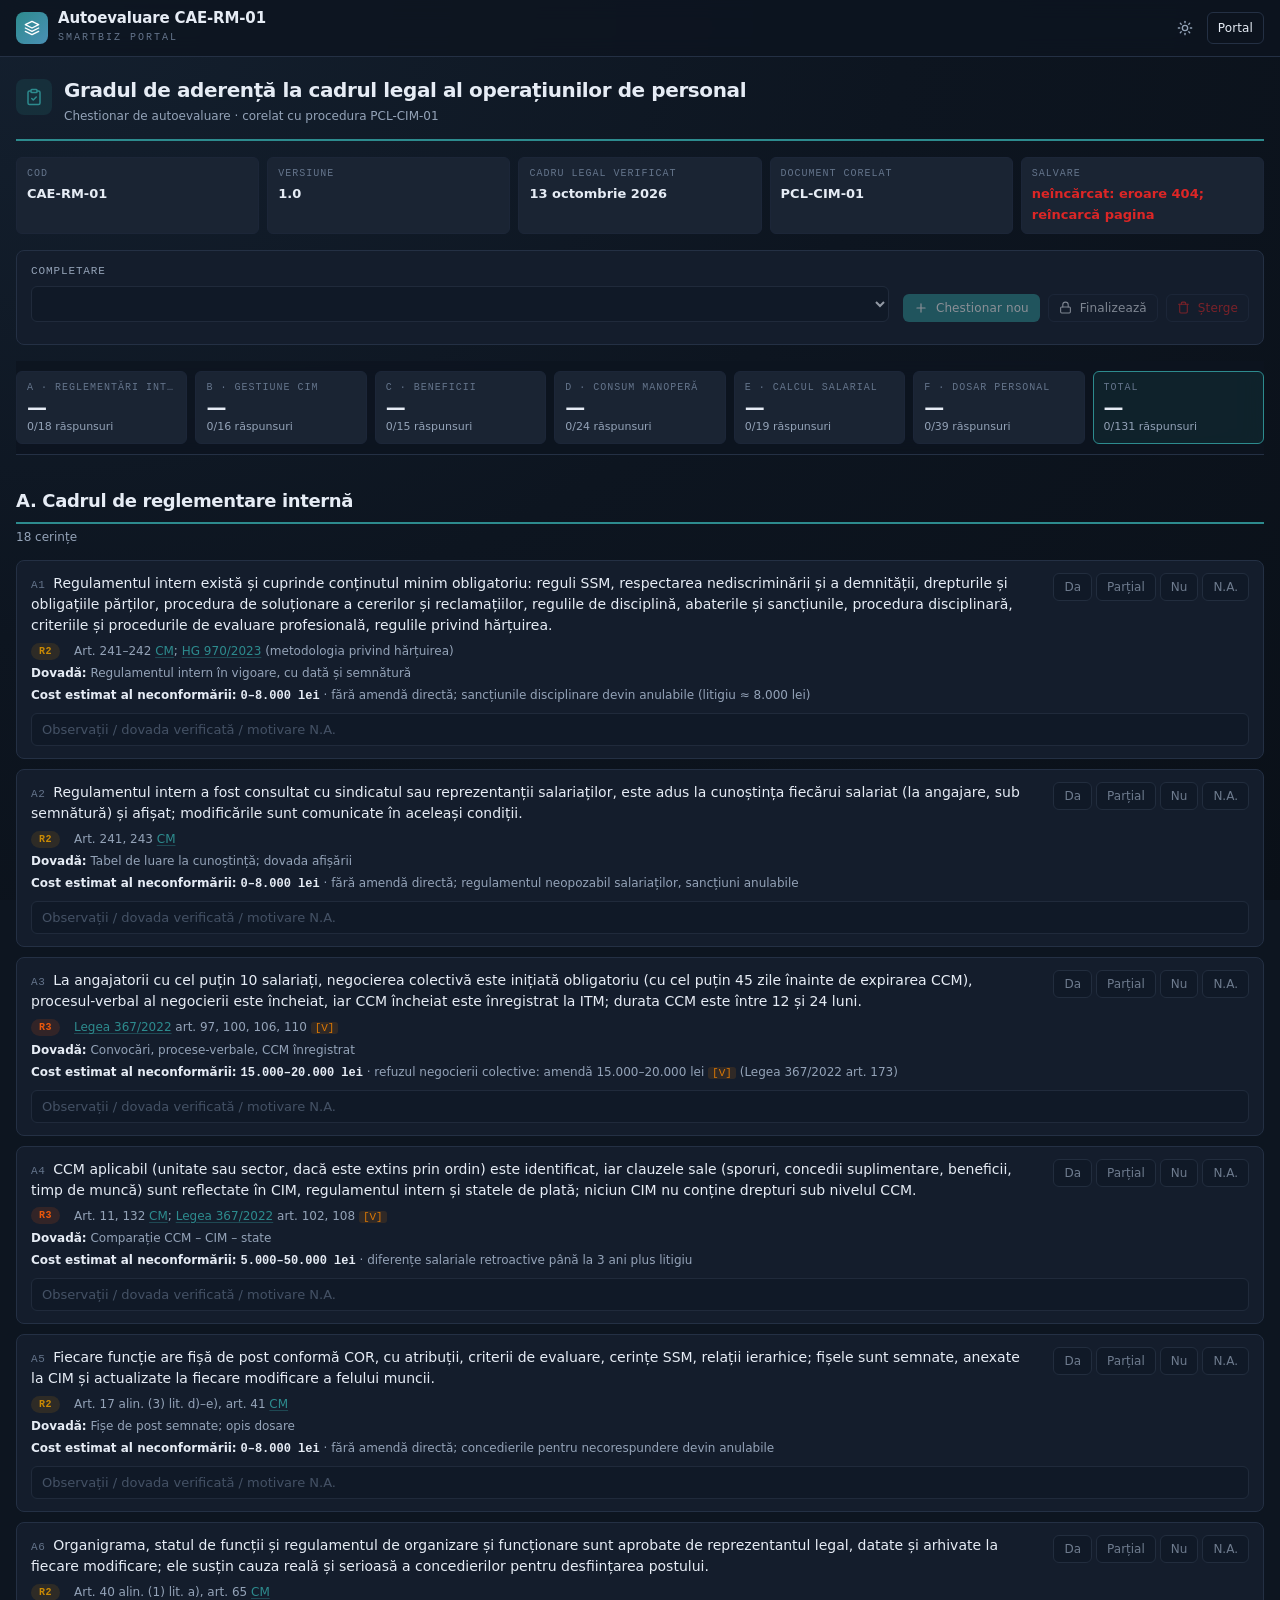
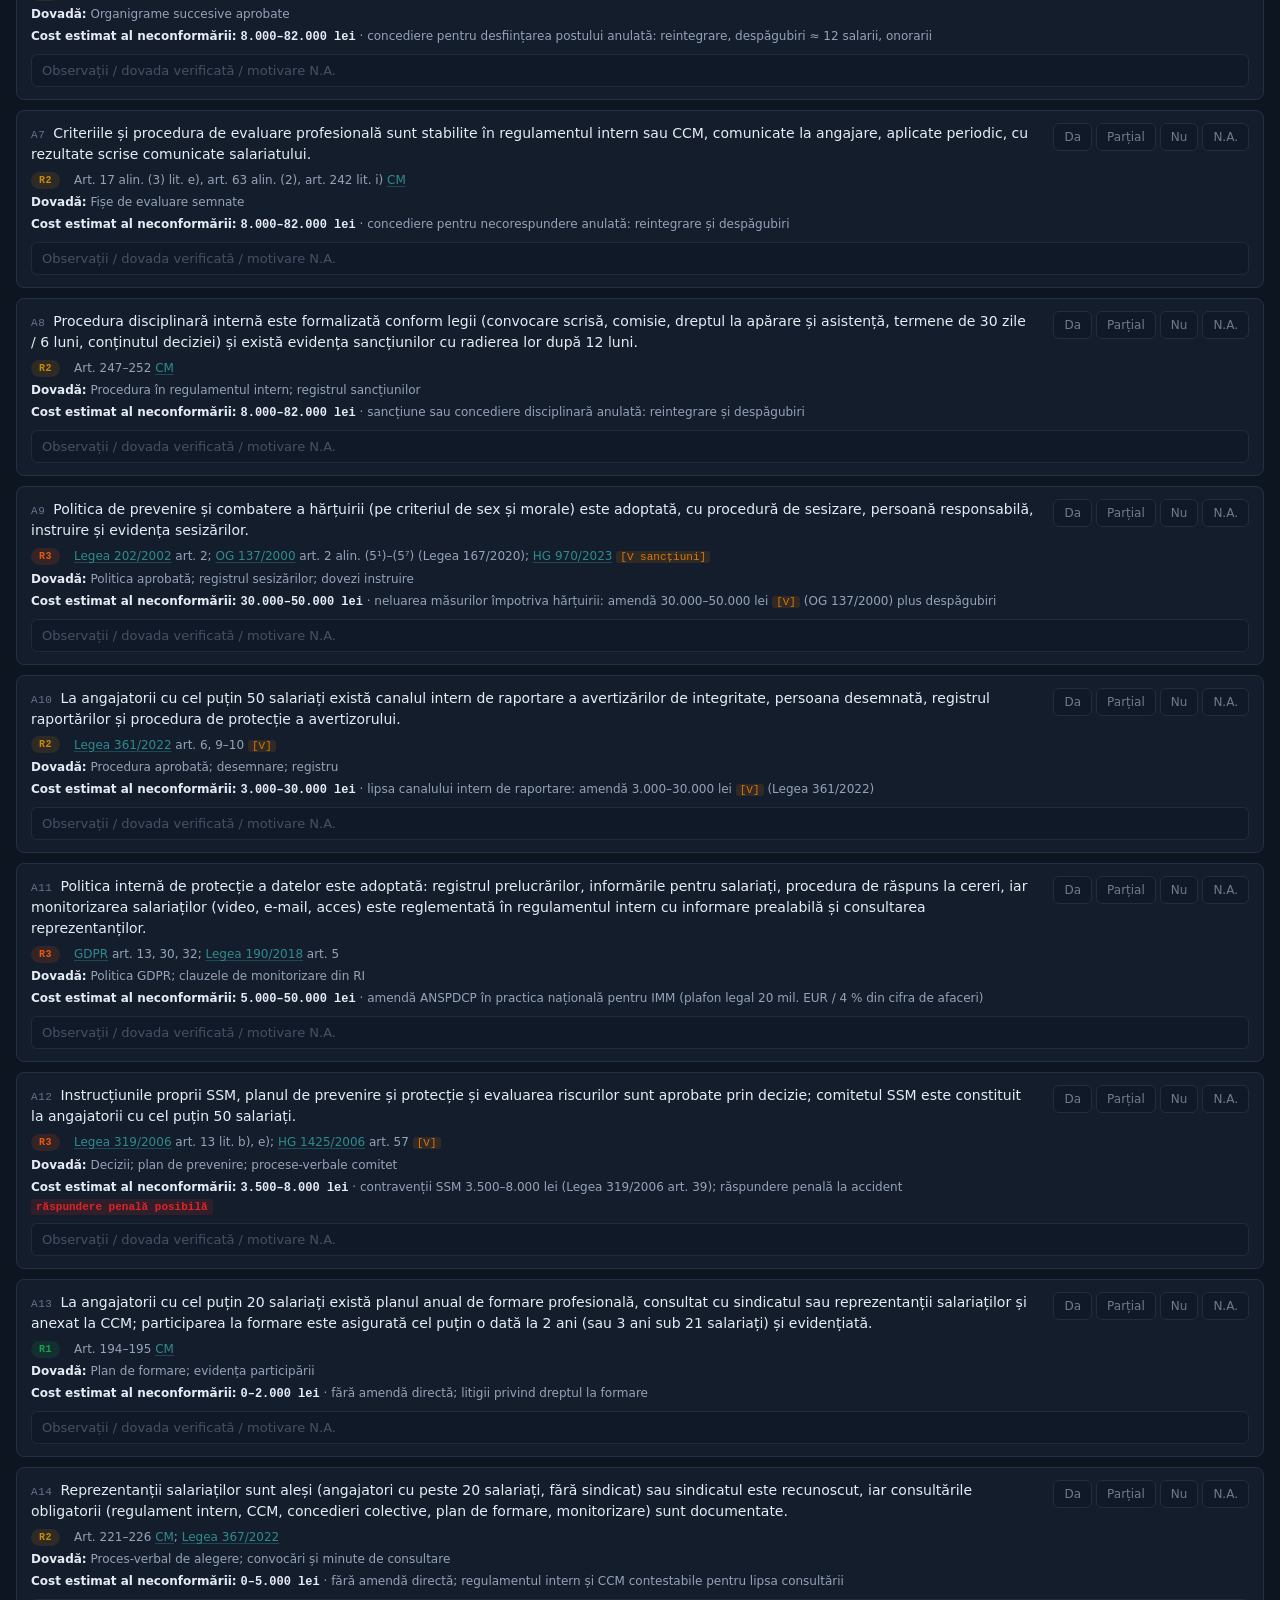
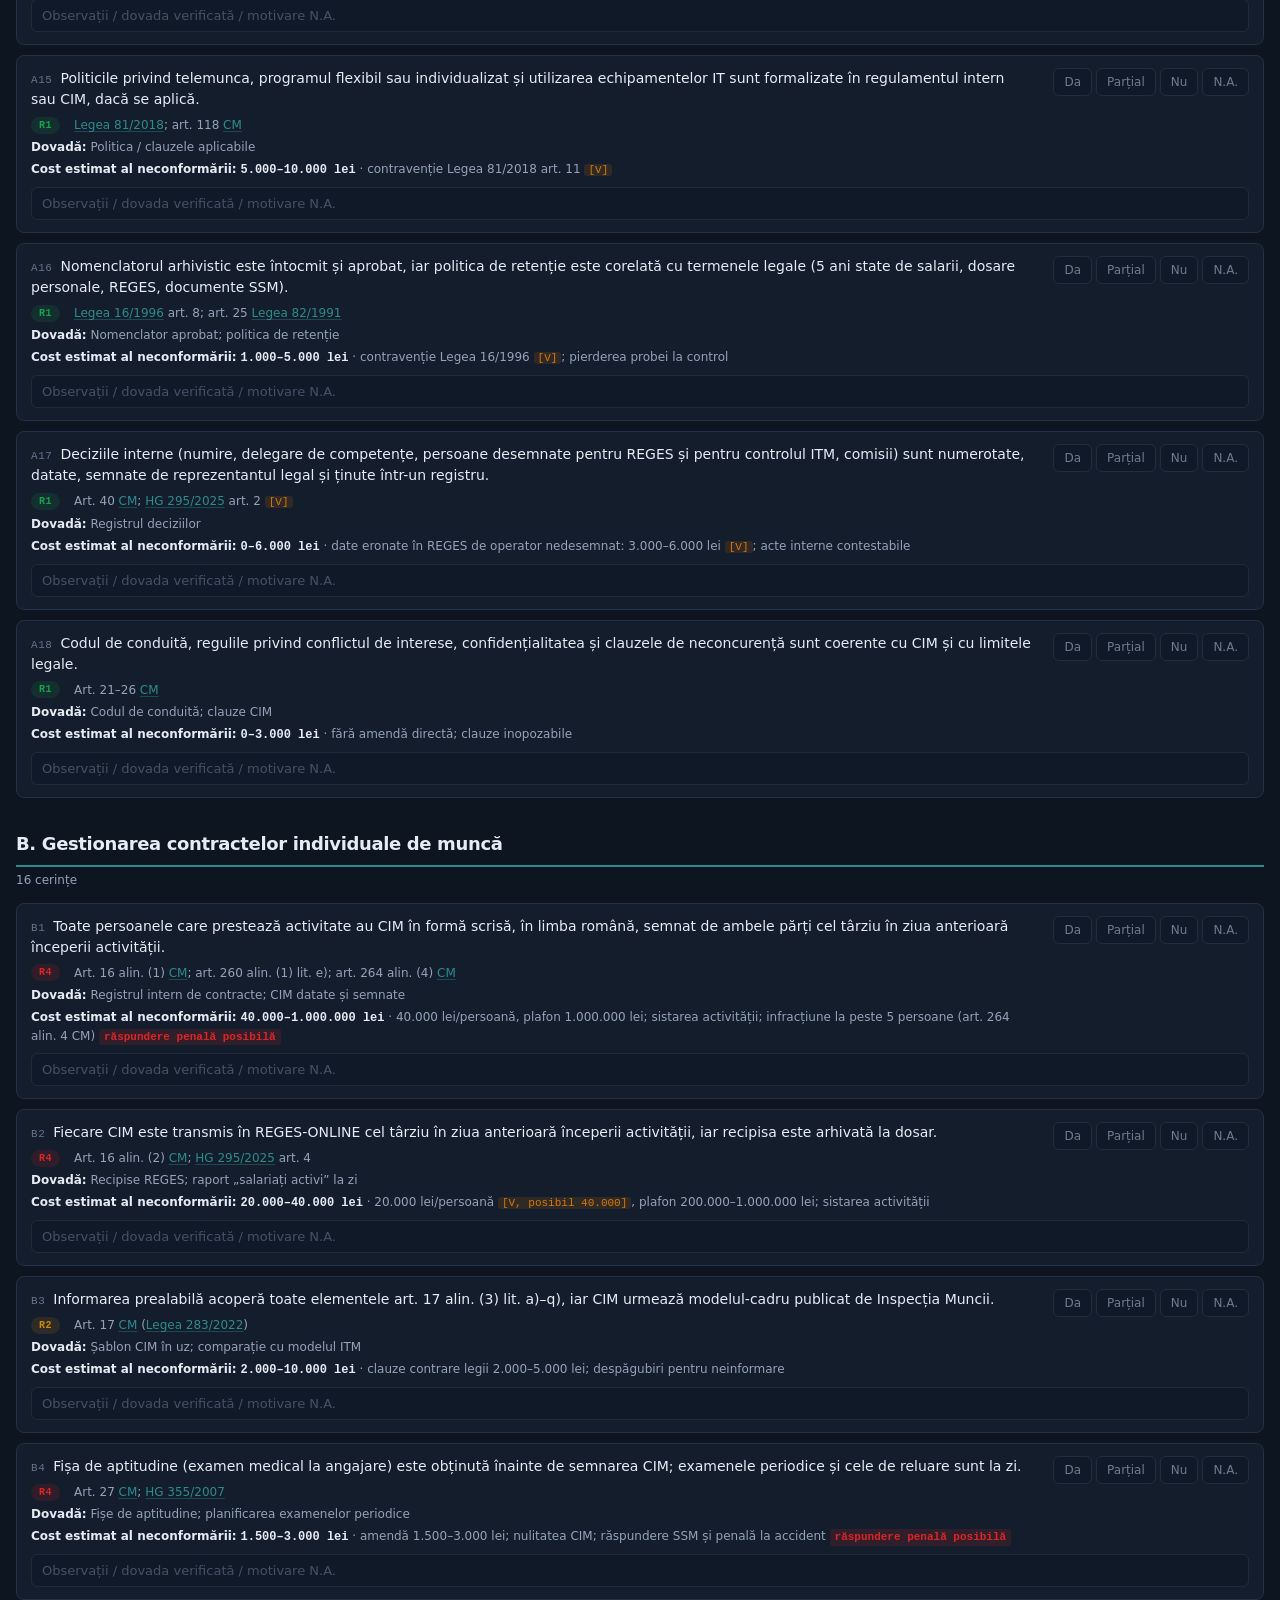
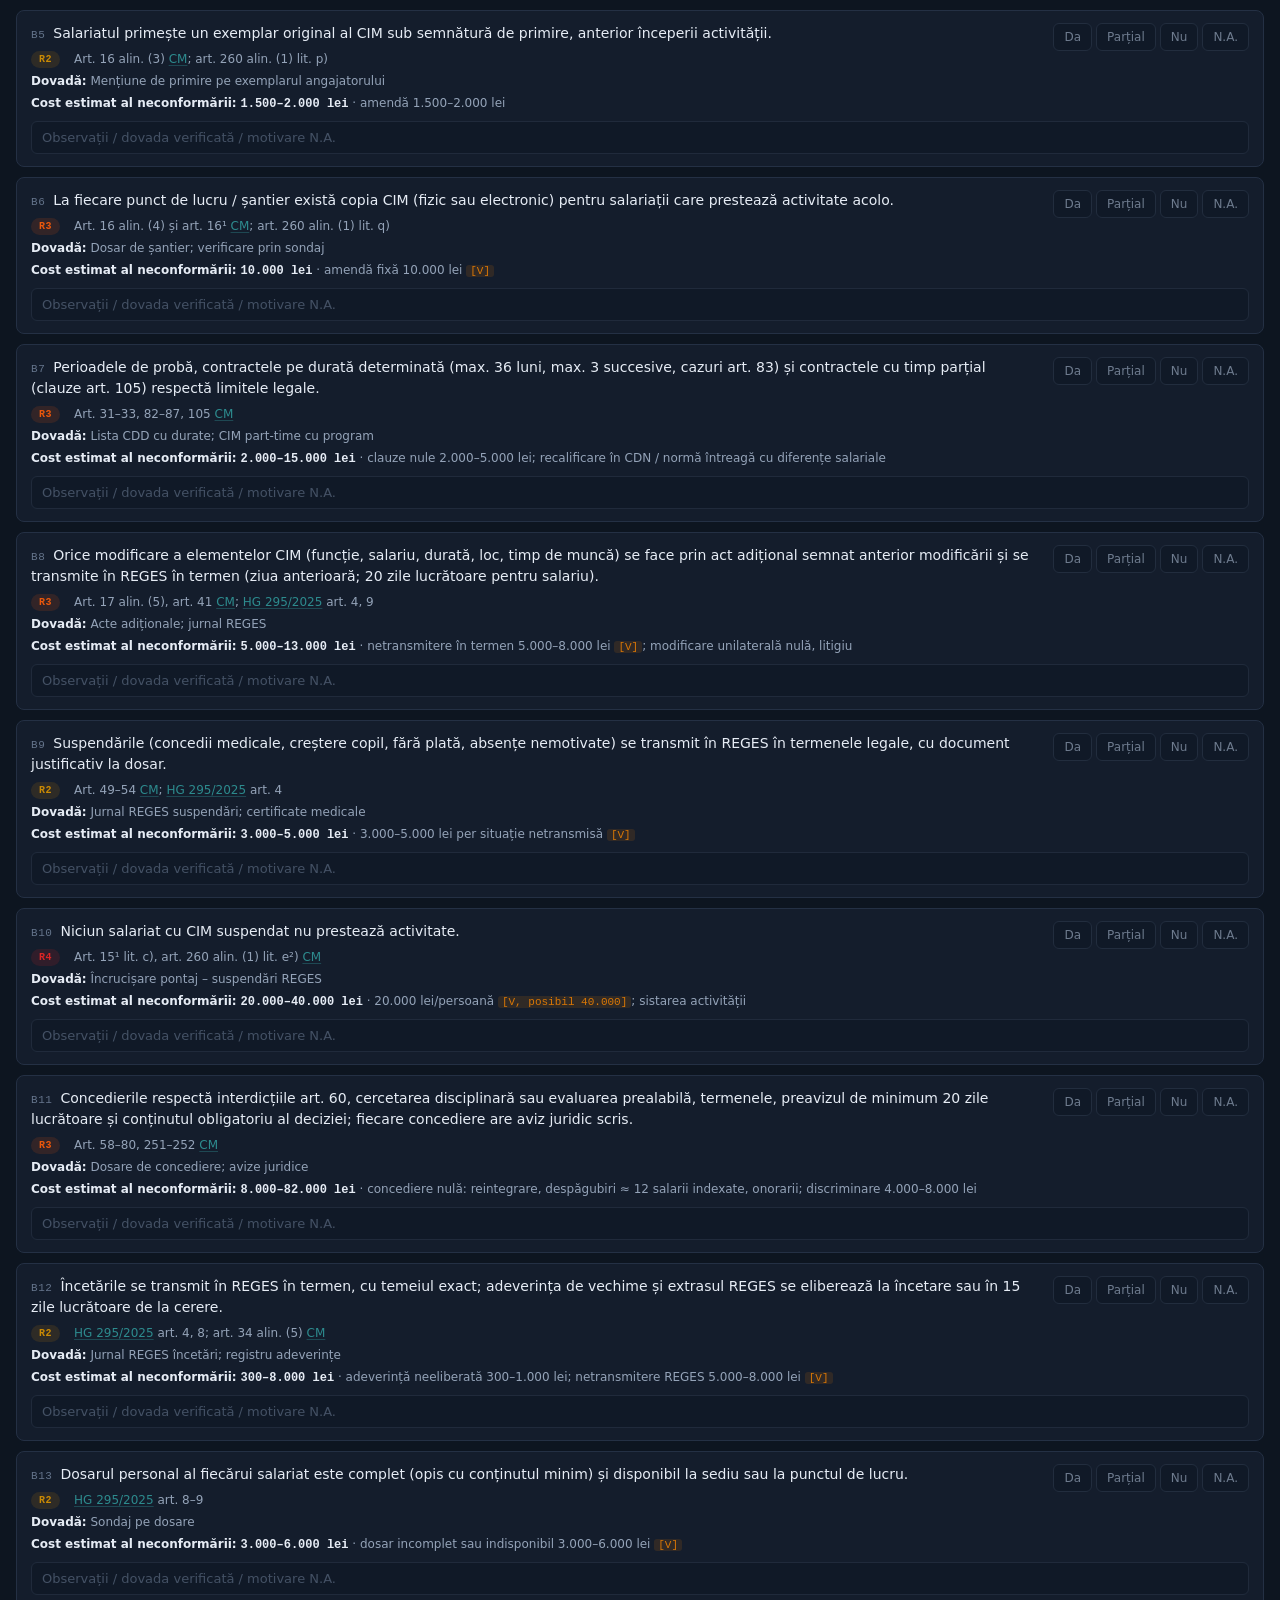
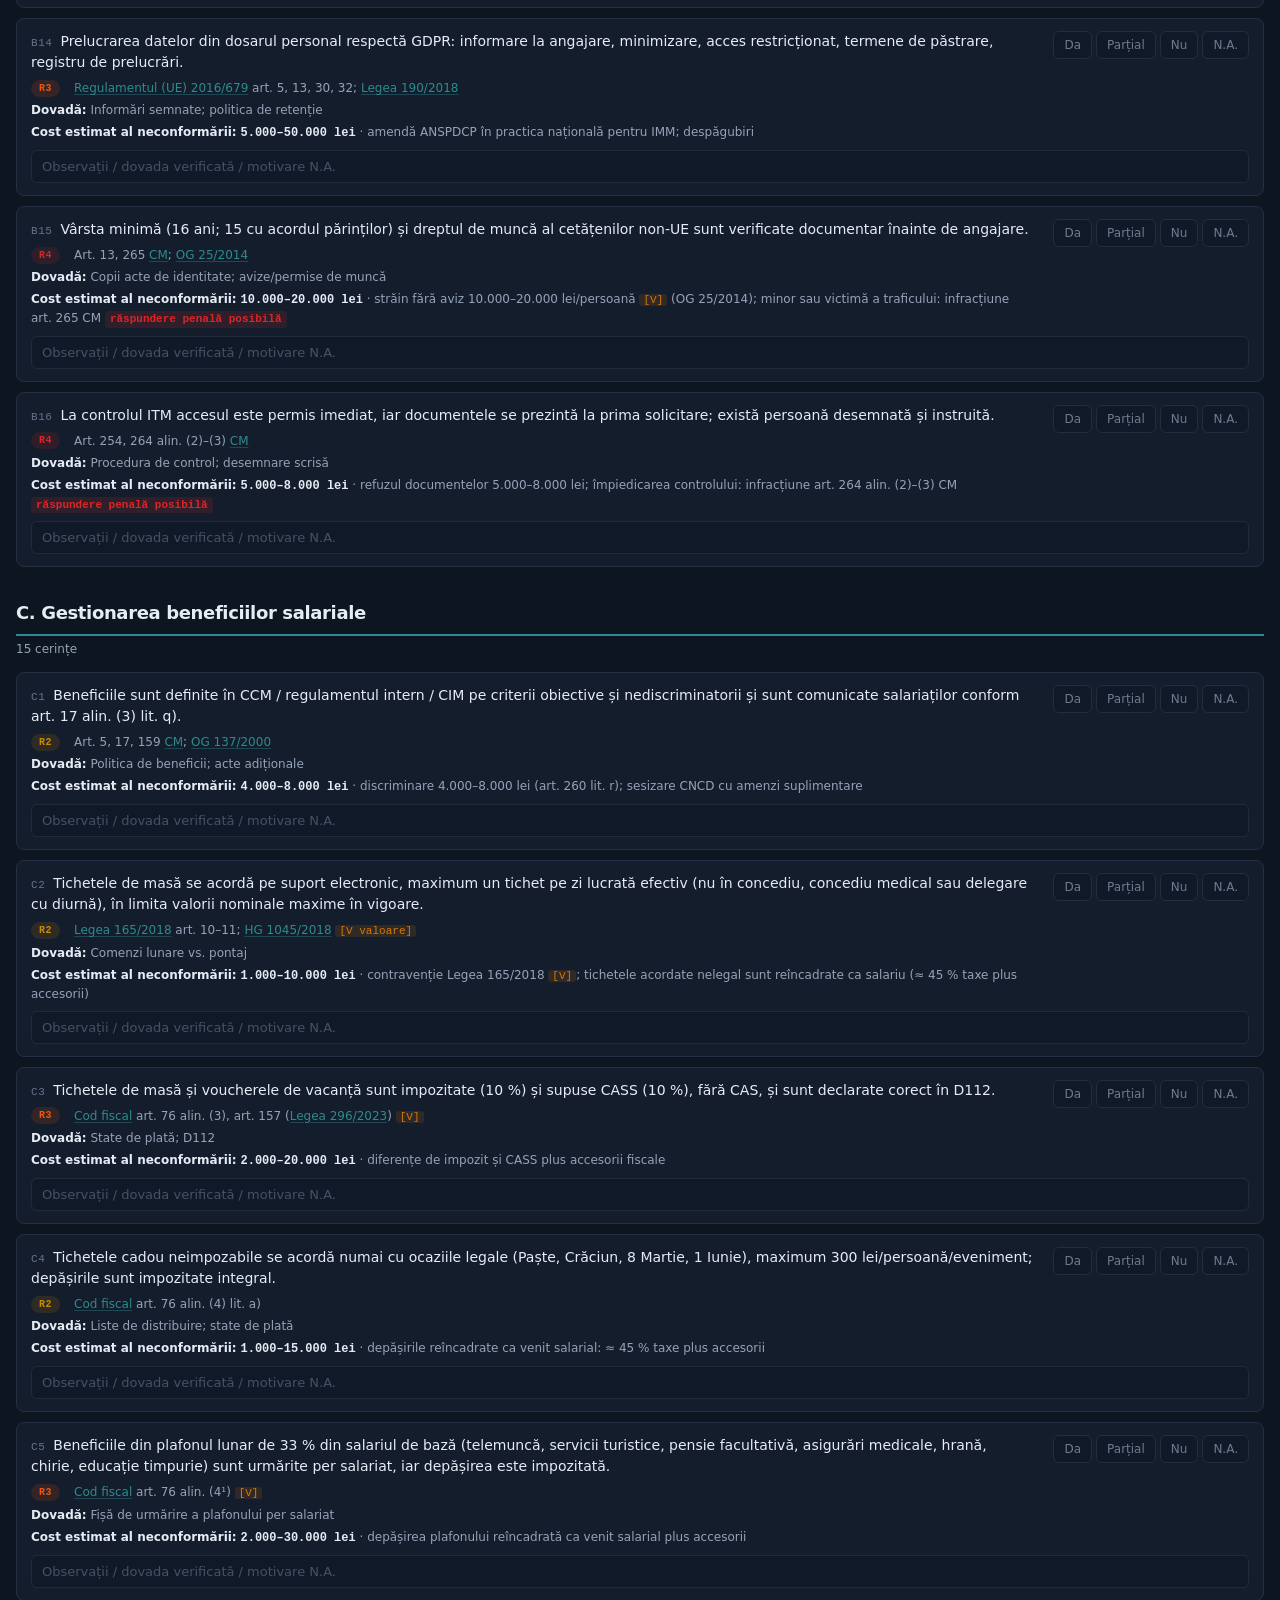
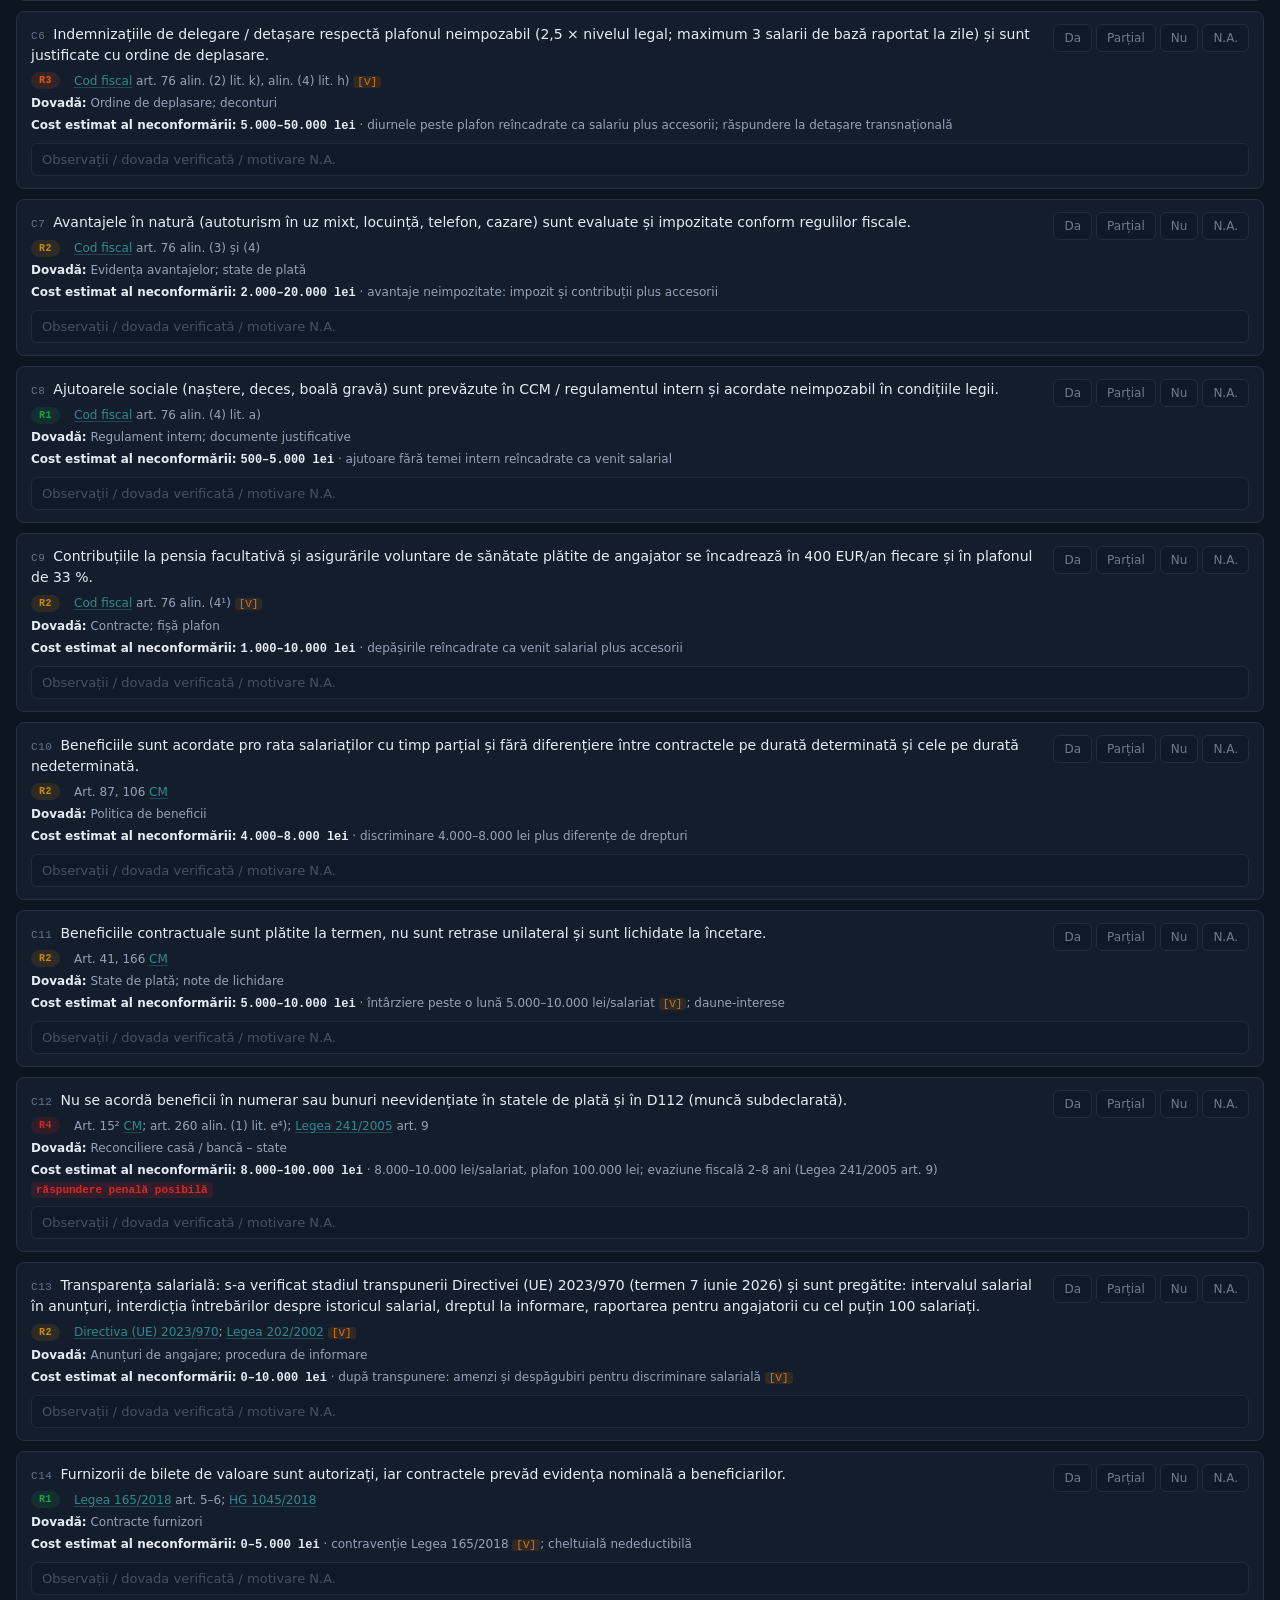
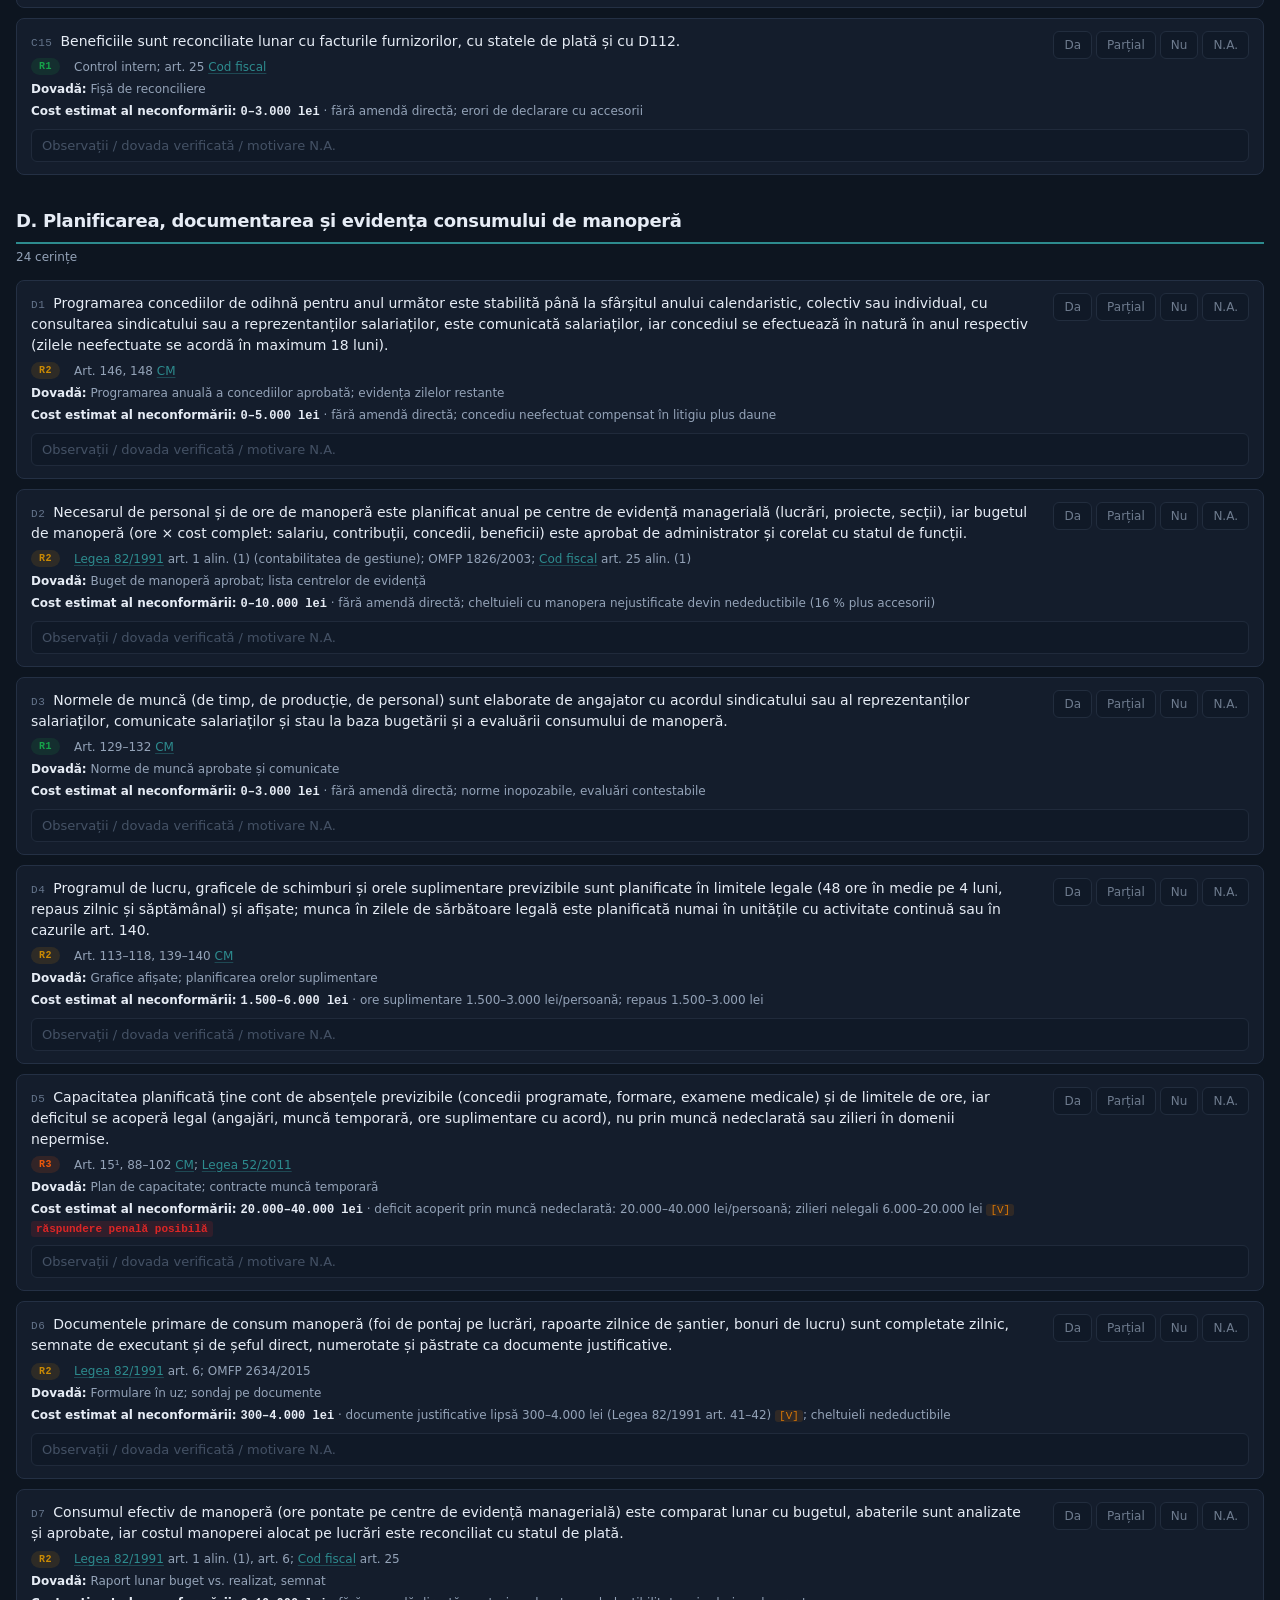
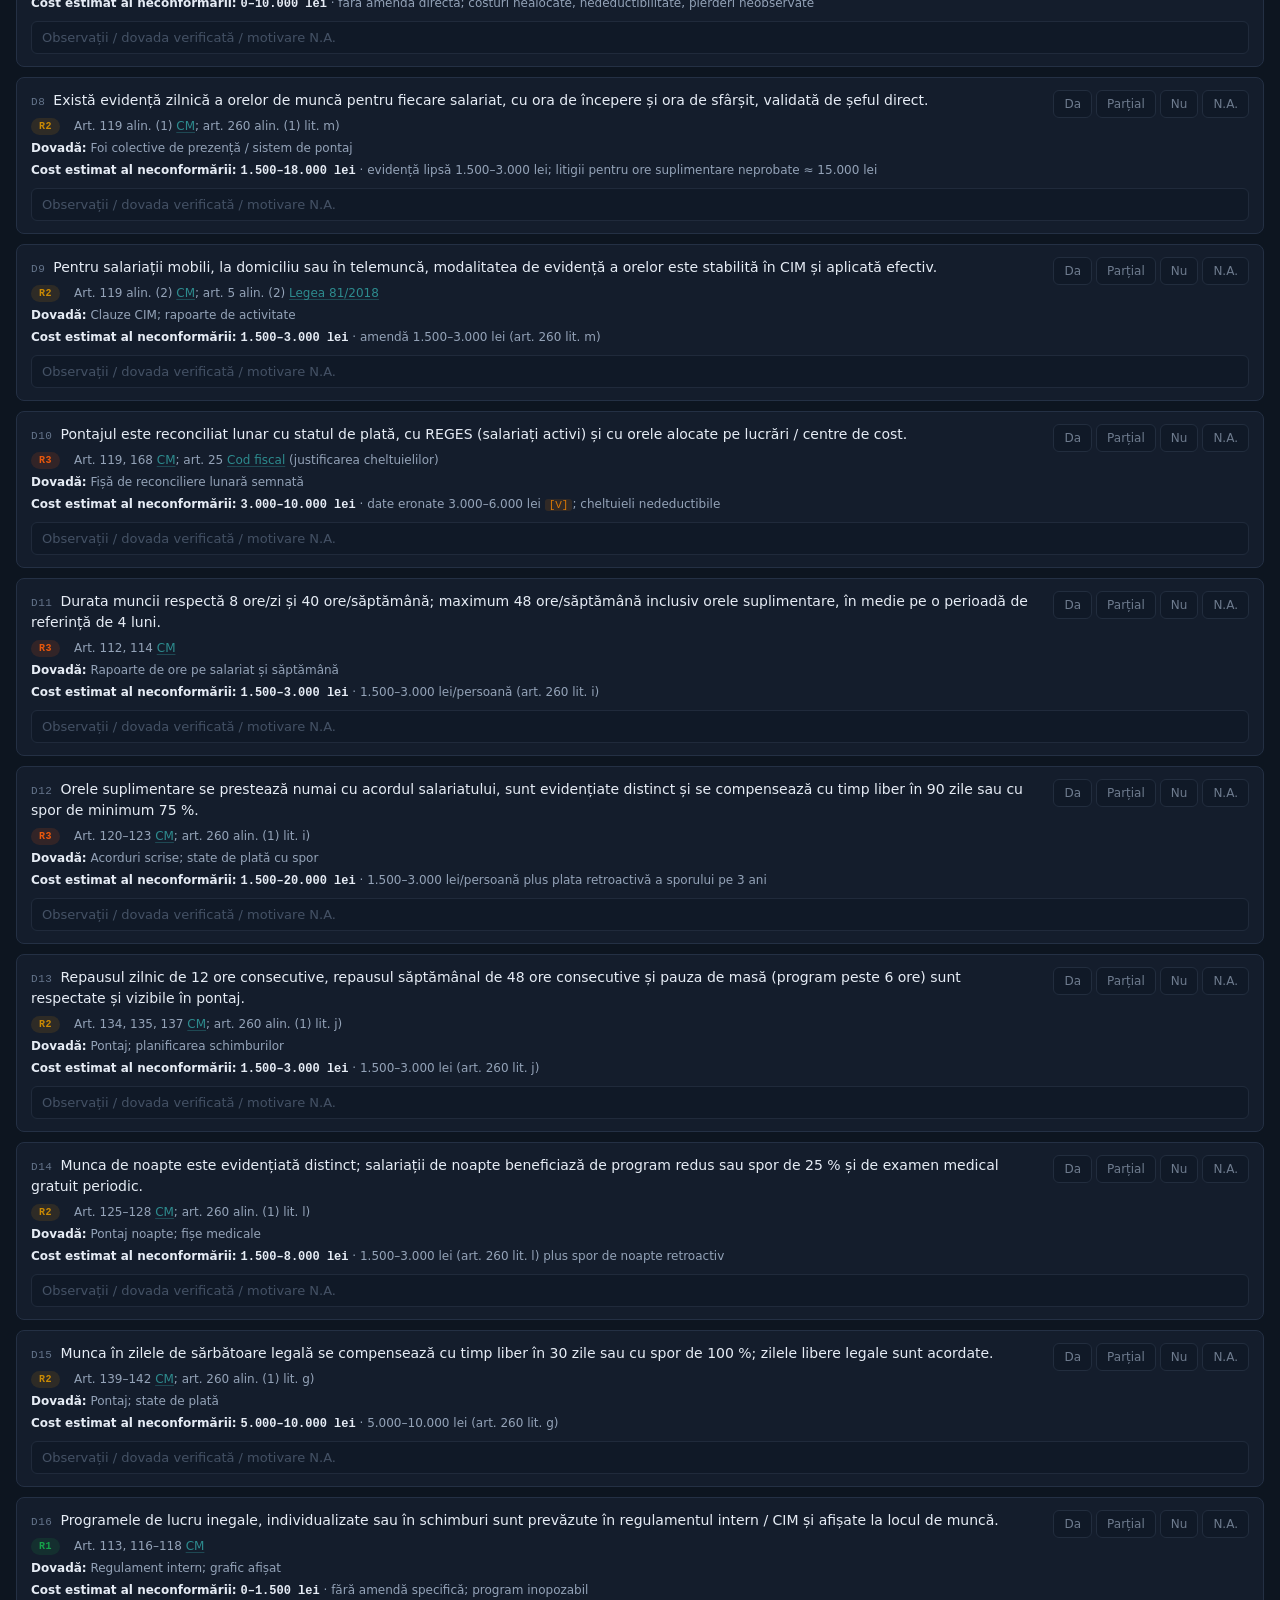
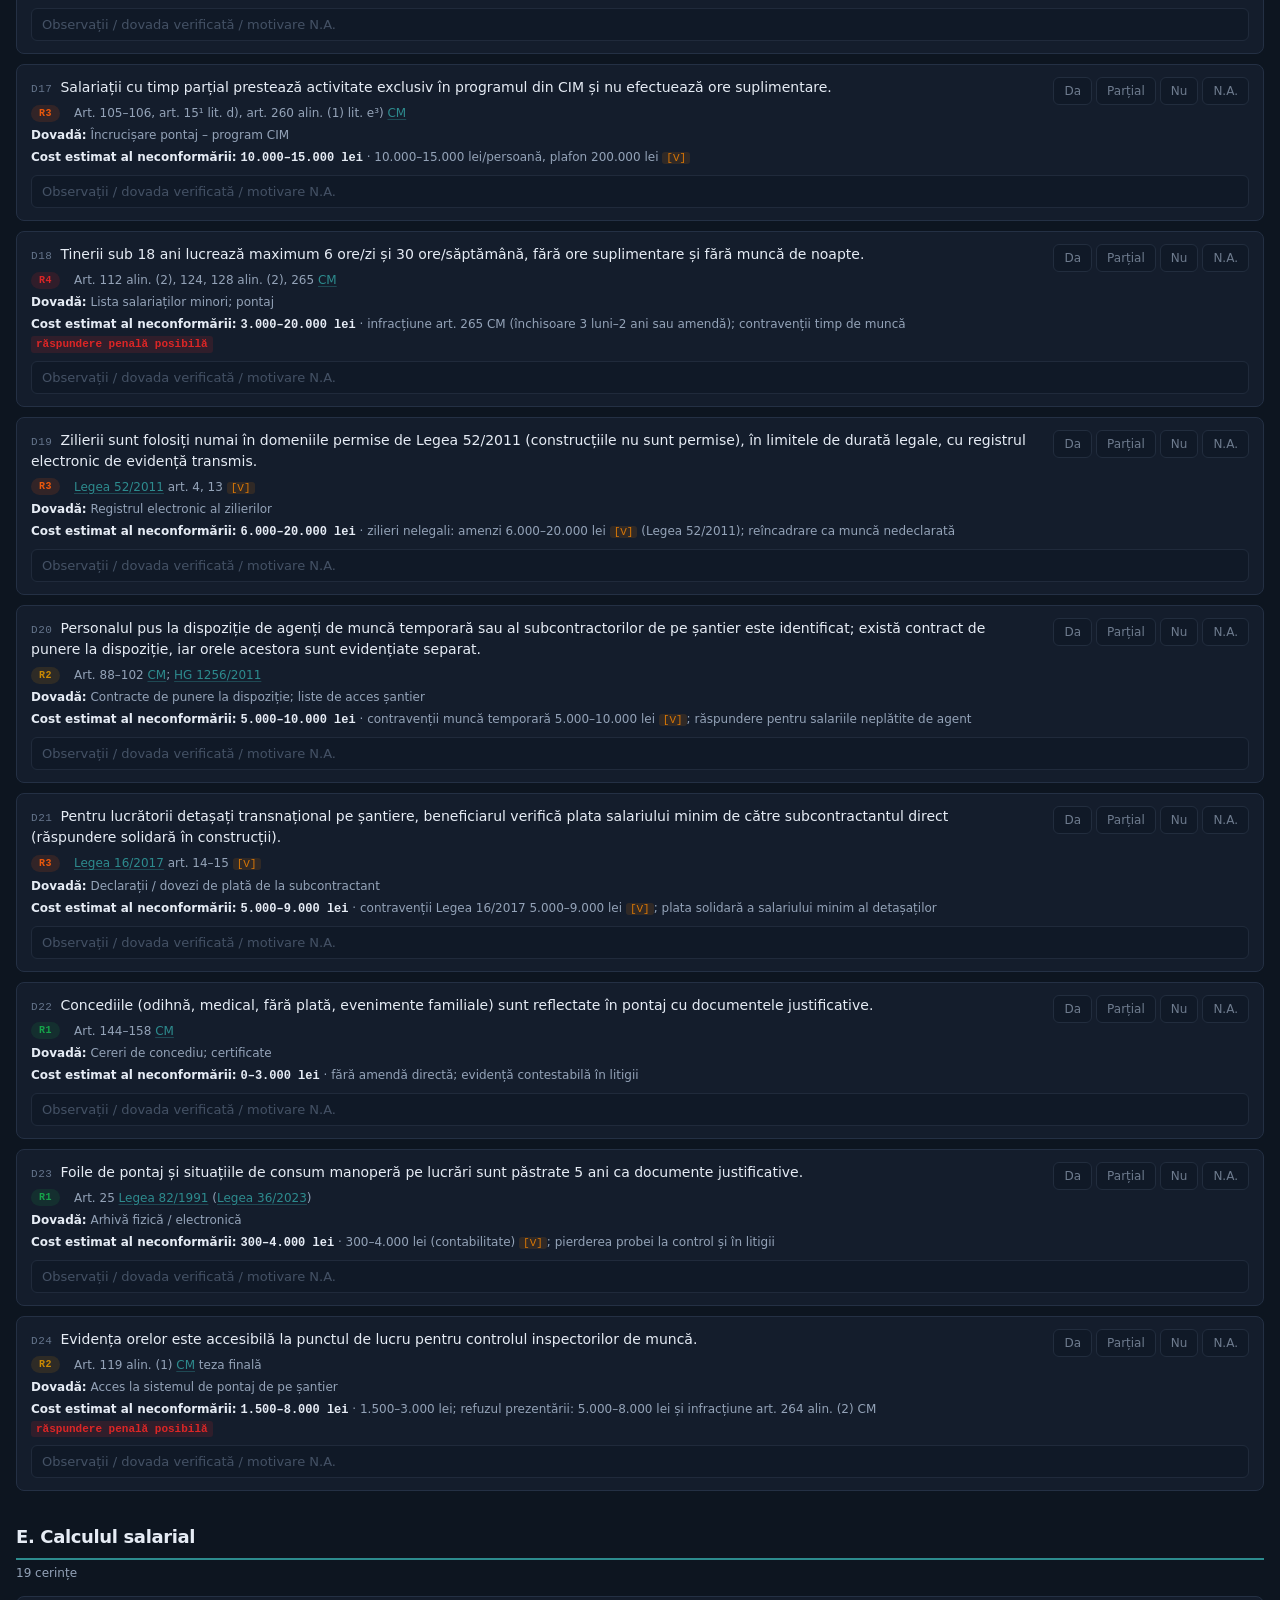
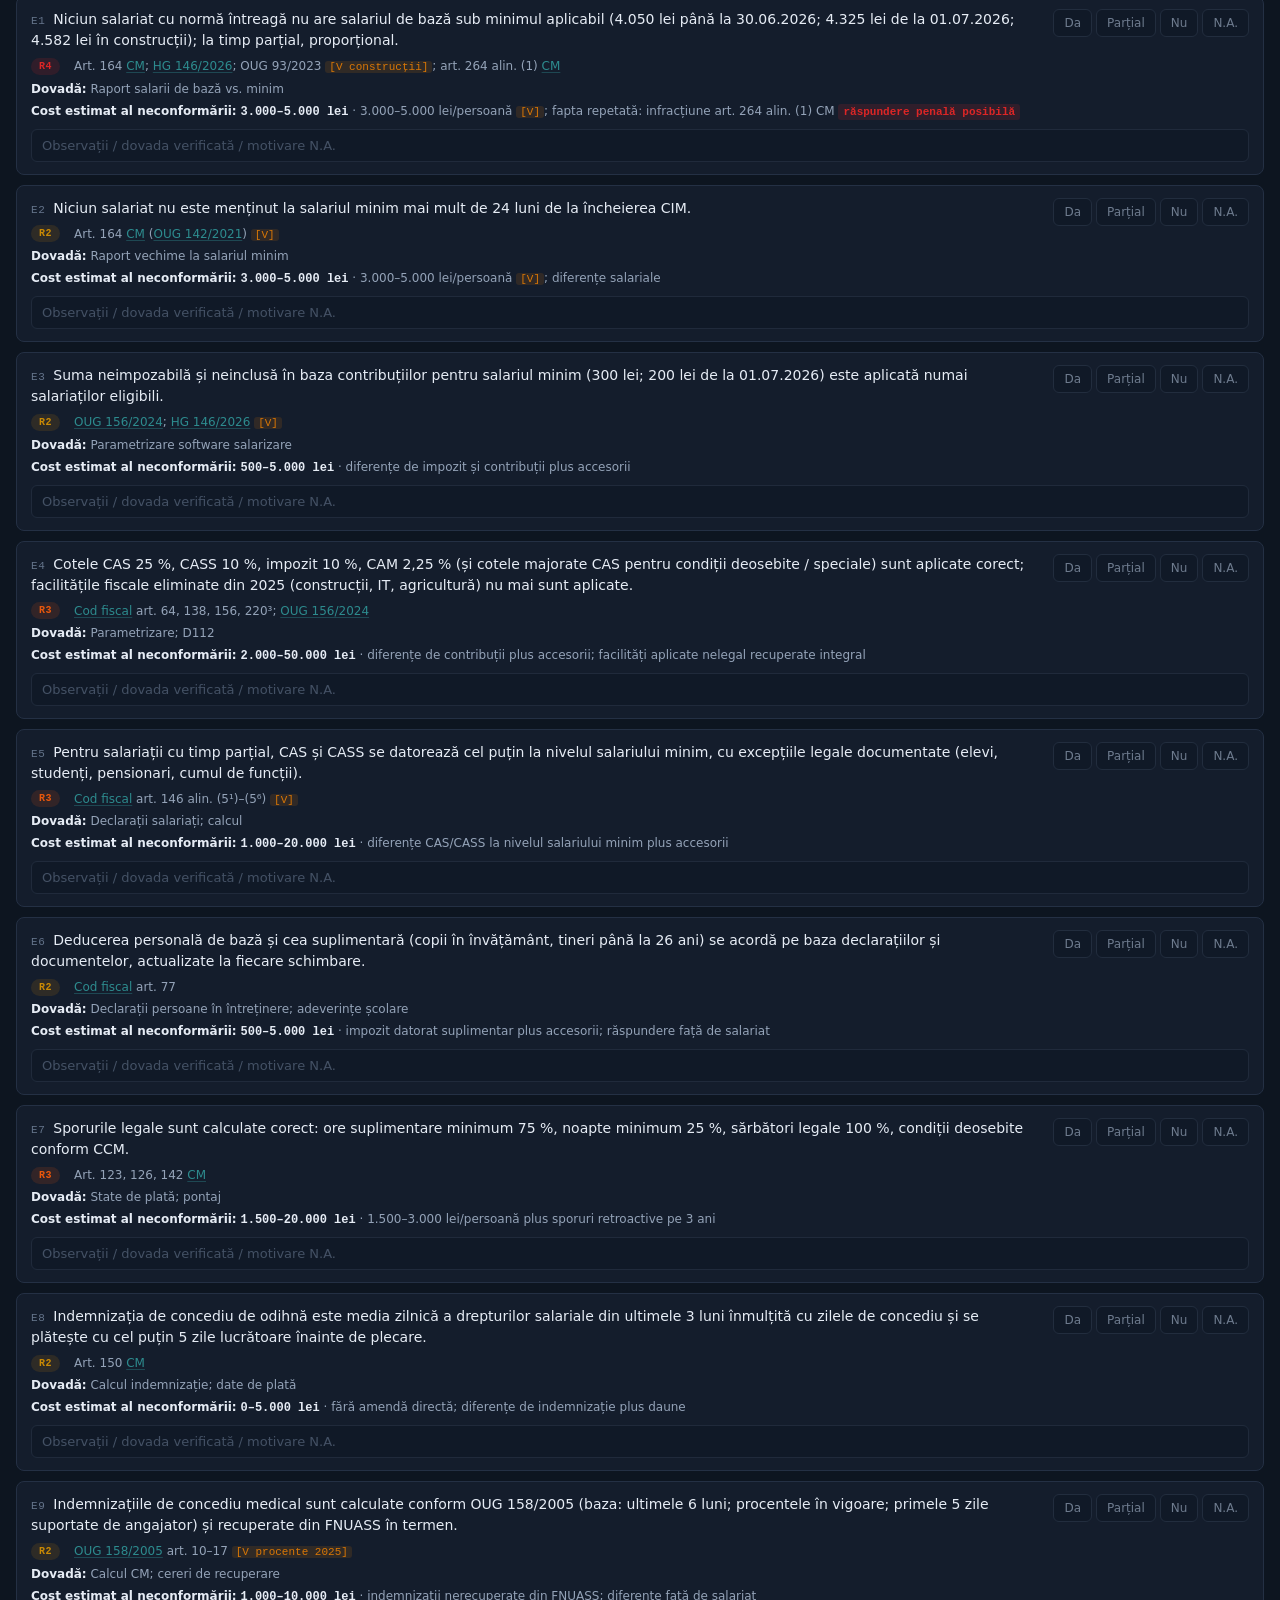
==== commit dc5bb208: "Add questionnaire completions and smartBIZ Portal identity Replace the single per-user answer row wi" ====
--- a/private_portal/html_app/chestionar-cae-rm-01.html
+++ b/private_portal/html_app/chestionar-cae-rm-01.html
@@ -1,189 +1,251 @@
 <!doctype html>
-<html lang="ro">
+<html lang="ro" data-theme="dark">
 <head>
 <meta charset="utf-8">
 <meta name="viewport" content="width=device-width, initial-scale=1, viewport-fit=cover">
 <title>Autoevaluare CAE-RM-01</title>
 <meta name="description" content="Chestionar de autoevaluare a gradului de aderență la cadrul legal: reglementări interne, gestiune CIM, beneficii salariale, planificare și evidență consum manoperă, calcul salarial">
-<link rel="preconnect" href="https://fonts.googleapis.com">
-<link rel="stylesheet" href="https://fonts.googleapis.com/css2?family=Spectral:wght@500;600;700&family=Source+Sans+3:ital,wght@0,400;0,600;0,700;1,400&family=Source+Code+Pro:wght@400;600&display=swap">
+<script>(function(){ try { var t = localStorage.getItem("lp:theme"); if (t === "light" || t === "dark") document.documentElement.setAttribute("data-theme", t); } catch(e) {} })();</script>
 <style>
-/* Layout: audit worksheet. Sticky score strip, four numbered sections of question rows, results panel at the end. Same token family as PCL-CIM-01. */
-:root{
-  --bg:#f7f6f2; --paper:#fffdf9; --fg:#1d2430; --muted:#5b6475; --rule:#d9d5cb;
-  --ink:#1f3a5f; --ink-soft:#e3ebf5; --amber:#9a5b00; --amber-soft:#fbefd6;
-  --r1:#3d6b3a; --r1s:#e2efe0; --r2:#7a6a00; --r2s:#f3eec9; --r3:#a3501a; --r3s:#f8e3d3; --r4:#8f1f2b; --r4s:#f6dcdf;
-  --good:#2f6b3a; --warn:#9a5b00; --bad:#8f1f2b; --code:#edeae2;
-  --display:"Spectral",Georgia,"Times New Roman",serif;
-  --body:"Source Sans 3","Segoe UI",system-ui,sans-serif;
-  --mono:"Source Code Pro",ui-monospace,Menlo,Consolas,monospace;
+/* Identitate vizuală smartBIZ Portal: aceiași tokeni ca în portal/style.css */
+:root[data-theme="dark"]{
+  --bg:#0d1520; --bg-grad:radial-gradient(ellipse at top left,#14202f 0%,#0d1520 50%,#0a1018 100%);
+  --panel:#141d2c; --panel-alt:#1a2433; --border:#243044; --border-soft:#1c2638;
+  --text:#e6ecf5; --text-dim:#94a3b8; --text-muted:#64748b;
+  --primary:#2D8B8E; --primary-hover:#3aa1a4; --accent:#4A90B5; --amber:#d97706; --danger:#dc2626; --success:#16a34a;
+  --input-bg:#0f1825; --input-border:#283446; --card-hover:#1d2638; --header-bg:rgba(13,21,32,.8);
+  color-scheme:dark;
 }
-@media (prefers-color-scheme: dark){ :root:not([data-theme="light"]){
-  --bg:#151a22; --paper:#1c222c; --fg:#e8e6df; --muted:#a3abb8; --rule:#333b48;
-  --ink:#9dbbe0; --ink-soft:#243247; --amber:#e8b35a; --amber-soft:#3b2e13;
-  --r1:#9ccf95; --r1s:#1f3320; --r2:#e0cf5a; --r2s:#3a3414; --r3:#f0a06c; --r3s:#3f2616; --r4:#f08a95; --r4s:#43202a;
-  --good:#9ccf95; --warn:#e8b35a; --bad:#f08a95; --code:#242c38; color-scheme:dark }}
-:root[data-theme="dark"]{
-  --bg:#151a22; --paper:#1c222c; --fg:#e8e6df; --muted:#a3abb8; --rule:#333b48;
-  --ink:#9dbbe0; --ink-soft:#243247; --amber:#e8b35a; --amber-soft:#3b2e13;
-  --r1:#9ccf95; --r1s:#1f3320; --r2:#e0cf5a; --r2s:#3a3414; --r3:#f0a06c; --r3s:#3f2616; --r4:#f08a95; --r4s:#43202a;
-  --good:#9ccf95; --warn:#e8b35a; --bad:#f08a95; --code:#242c38; color-scheme:dark }
-*{box-sizing:border-box}
-body{background:var(--bg);color:var(--fg);font-family:var(--body);font-size:16px;line-height:1.5;margin:0}
-a{color:var(--ink)}
-.wrap{max-width:1100px;margin:0 auto;padding-block:0 72px;padding-inline:16px}
-header.mast{padding-block:28px 20px;display:flex;flex-wrap:wrap;gap:16px 32px;align-items:flex-end;border-bottom:1px solid var(--rule)}
-.eyebrow{font-size:12px;letter-spacing:.12em;text-transform:uppercase;color:var(--muted);margin:0 0 8px}
-h1{font-family:var(--display);font-weight:600;font-size:clamp(24px,3.2vw,34px);line-height:1.15;margin:0;text-wrap:balance}
-.meta{display:grid;grid-template-columns:repeat(auto-fit,minmax(140px,1fr));gap:10px 24px;font-size:14px;flex:1 1 300px;min-width:0}
-.meta span{display:block;font-size:11px;letter-spacing:.1em;text-transform:uppercase;color:var(--muted)}
-.meta b{font-weight:600}
-.meta b.ok{color:var(--good)} .meta b.err{color:var(--bad)}
-.intro{display:grid;grid-template-columns:repeat(auto-fit,minmax(260px,1fr));gap:20px 32px;padding-block:20px;border-bottom:1px solid var(--rule)}
-.intro h2{font-family:var(--display);font-size:18px;margin:0 0 8px}
-.intro p,.intro li{font-size:15px;margin:0 0 6px}
-.intro ul{margin:0;padding-left:1.2em}
-.scorebar{position:sticky;top:env(safe-area-inset-top,0px);z-index:5;background:var(--bg);border-bottom:1px solid var(--rule);padding-block:10px;display:grid;grid-template-columns:repeat(7,minmax(0,1fr));gap:8px}
-.tile{background:var(--paper);border:1px solid var(--rule);border-radius:4px;padding:8px 10px;min-width:0}
-.tile .lbl{font-size:11px;letter-spacing:.08em;text-transform:uppercase;color:var(--muted);white-space:nowrap;overflow:hidden;text-overflow:ellipsis}
-.tile .val{font-family:var(--mono);font-size:20px;font-weight:600;line-height:1.2;font-variant-numeric:tabular-nums}
-.tile .sub{font-size:12px;color:var(--muted);white-space:nowrap;overflow:hidden;text-overflow:ellipsis}
-.tile.total{border-color:var(--ink);background:var(--ink-soft)}
-.tile .val.good{color:var(--good)} .tile .val.warn{color:var(--warn)} .tile .val.bad{color:var(--bad)}
-section.area{margin-top:36px}
-section.area>h2{font-family:var(--display);font-weight:600;font-size:24px;margin:0 0 4px;text-wrap:balance;scroll-margin-top:110px}
-section.area>.sub{font-size:14px;color:var(--muted);margin:0 0 14px}
-.qlist{display:flex;flex-direction:column;gap:10px}
-section.area>.desc{font-size:14.5px;margin:0 0 14px}
-.qlist h3.grp{font-family:var(--display);font-size:18px;margin:14px 0 2px}
+:root[data-theme="light"]{
+  --bg:#f5f6f7; --bg-grad:radial-gradient(ellipse at top left,#ffffff 0%,#f5f6f7 60%,#eceef1 100%);
+  --panel:#ffffff; --panel-alt:#f9fafb; --border:#e5e7eb; --border-soft:#eef0f3;
+  --text:#0f172a; --text-dim:#475569; --text-muted:#94a3b8;
+  --primary:#2D8B8E; --primary-hover:#1f6e71; --accent:#1F4788; --amber:#d97706; --danger:#dc2626; --success:#16a34a;
+  --input-bg:#ffffff; --input-border:#d1d5db; --card-hover:#f3f4f6; --header-bg:rgba(255,255,255,.85);
+  color-scheme:light;
+}
+:root{ --r1:var(--success); --r2:#ca8a04; --r3:#ea580c; --r4:var(--danger); --mono:'IBM Plex Mono',monospace; }
+
+*,*::before,*::after{box-sizing:border-box;margin:0;padding:0}
+html{scroll-behavior:smooth}
+html.modal-open{overflow:hidden}
+body{font-family:'IBM Plex Sans',system-ui,-apple-system,sans-serif;font-size:14px;line-height:1.5;background:var(--bg) var(--bg-grad) fixed;color:var(--text);-webkit-font-smoothing:antialiased;min-height:100vh}
+a{color:inherit;text-decoration:none}
+button{font-family:inherit;cursor:pointer;border:none;background:none;color:inherit}
+input,select{font-family:inherit}
+[hidden]{display:none !important}
+
+/* ---------- Header (portal) ---------- */
+.header{position:sticky;top:0;z-index:30;background:var(--header-bg);backdrop-filter:blur(10px);-webkit-backdrop-filter:blur(10px);border-bottom:1px solid var(--border)}
+.header-inner{max-width:1280px;margin:0 auto;padding:0 1rem;display:flex;align-items:center;justify-content:space-between;height:56px;gap:.5rem}
+.header-left{display:flex;align-items:center;gap:.625rem;min-width:0}
+.header-actions{display:flex;align-items:center;gap:.375rem;flex-shrink:0}
+.logo-mark{width:32px;height:32px;border-radius:.5rem;background:linear-gradient(135deg,var(--primary),var(--accent));display:flex;align-items:center;justify-content:center;color:#fff;flex-shrink:0}
+.logo-text-main{font-weight:600;font-size:15px;letter-spacing:-.01em;line-height:1;white-space:nowrap;overflow:hidden;text-overflow:ellipsis}
+.logo-text-sub{font-family:var(--mono);font-size:10px;letter-spacing:.2em;color:var(--text-muted);margin-top:.25rem}
+.icon-btn{padding:.5rem;border-radius:.375rem;color:var(--text-dim);transition:background-color 150ms;display:flex;align-items:center;justify-content:center}
+.icon-btn:hover{background:var(--card-hover);color:var(--text)}
+.icon-btn:focus-visible,.btn:focus-visible,.modal-close:focus-visible{outline:2px solid var(--primary);outline-offset:2px}
+
+/* ---------- Butoane și câmpuri (portal) ---------- */
+.btn{display:inline-flex;align-items:center;justify-content:center;gap:.5rem;border-radius:.375rem;font-weight:500;font-size:13px;padding:.5rem .875rem;border:1px solid transparent;transition:all 150ms;letter-spacing:.01em;white-space:nowrap}
+.btn:disabled{opacity:.5;cursor:not-allowed}
+.btn.sm{padding:.375rem .625rem;font-size:12px}
+.btn-primary{background:var(--primary);color:#fff}
+.btn-primary:hover:not(:disabled){background:var(--primary-hover)}
+.btn-secondary{background:transparent;color:var(--text);border-color:var(--border)}
+.btn-secondary:hover:not(:disabled){background:var(--card-hover)}
+.btn-ghost{background:transparent;color:var(--text-dim)}
+.btn-ghost:hover:not(:disabled){background:var(--card-hover)}
+.btn-danger{background:transparent;color:var(--danger);border-color:var(--border)}
+.btn-danger:hover:not(:disabled){background:var(--danger);color:#fff;border-color:var(--danger)}
+.field{margin-bottom:.75rem}
+.field-label{display:block;margin-bottom:.375rem;color:var(--text-dim);font-size:11px;letter-spacing:.08em;text-transform:uppercase;font-family:var(--mono);font-weight:500}
+.input{width:100%;background:var(--input-bg);border:1px solid var(--input-border);color:var(--text);border-radius:.375rem;padding:.625rem .75rem;font-size:14px;outline:none;transition:border-color 150ms}
+.input:focus{border-color:var(--primary)}
+.input::placeholder{color:var(--text-muted)}
+.input:disabled{opacity:.6;cursor:not-allowed}
+select.input{padding:.5rem .625rem;cursor:pointer}
+select.input:disabled{cursor:not-allowed}
+
+/* ---------- Layout ---------- */
+.main{max-width:1280px;margin:0 auto;padding:0 1rem 1.25rem}
+.content-header{display:flex;align-items:center;justify-content:space-between;gap:.5rem;padding:1.25rem 0 .875rem;border-bottom:2px solid var(--primary)}
+.content-header-info{display:flex;align-items:flex-start;gap:.75rem;min-width:0}
+.content-icon{width:36px;height:36px;border-radius:.5rem;display:flex;align-items:center;justify-content:center;flex-shrink:0;background:color-mix(in srgb,var(--primary) 15%,transparent);color:var(--primary);margin-top:.125rem}
+.content-title{font-size:1.25rem;font-weight:600;letter-spacing:-.02em;line-height:1.3;text-wrap:balance}
+.content-subtitle{font-size:12px;color:var(--text-dim);margin-top:.25rem}
+
+/* butonul i: superscript după titlu, 18×18 cu cerc de 11,25 px, zonă de atingere 32×32 */
+.info{display:inline-flex;align-items:center;justify-content:center;width:18px;height:18px;padding:0;margin-left:.375rem;vertical-align:super;position:relative;color:var(--text-dim);border-radius:50%;opacity:0;transition:opacity 120ms,color 120ms}
+.info::before{content:"";position:absolute;inset:-7px}
+.info .ic{width:11.25px;height:11.25px;border-radius:50%;border:1px solid currentColor;font:600 8px/1 var(--mono);display:flex;align-items:center;justify-content:center;pointer-events:none}
+.titlebox:hover .info,.info:focus-visible,.info:hover,.info[aria-expanded="true"]{opacity:1}
+.info:hover,.info:focus-visible,.info[aria-expanded="true"]{color:var(--primary)}
+.info:focus-visible{outline:2px solid var(--primary);outline-offset:2px}
+@media (hover:none){.info{opacity:1}}
+
+.meta{display:grid;grid-template-columns:repeat(auto-fit,minmax(150px,1fr));gap:.5rem;margin:1rem 0}
+.meta>div{background:var(--panel-alt);border:1px solid var(--border-soft);border-radius:.375rem;padding:.5rem .625rem;min-width:0}
+.meta .stat-label{display:block;font-family:var(--mono);font-size:10px;letter-spacing:.1em;text-transform:uppercase;color:var(--text-muted);margin-bottom:.125rem}
+.meta b{font-weight:600;font-size:13px;overflow-wrap:anywhere}
+.meta b.ok{color:var(--success)} .meta b.err{color:var(--danger)}
+
+.toolbar{display:flex;flex-wrap:wrap;gap:.625rem .875rem;align-items:flex-end;background:var(--panel);border:1px solid var(--border);border-radius:.5rem;padding:.75rem .875rem;margin:1rem 0}
+.toolbar-field{display:flex;flex-direction:column;gap:.375rem;flex:1 1 260px;min-width:0}
+.toolbar-field .field-label{margin:0}
+.toolbar-actions{display:flex;flex-wrap:wrap;gap:.5rem;align-items:center}
+.toolbar-info{flex-basis:100%;font-size:12px;color:var(--text-dim)}
+.toolbar-info.err{color:var(--danger)}
+.confirm{display:inline-flex;gap:.5rem;align-items:center;font-size:13px}
+
+/* ---------- Scor ---------- */
+.scorebar{position:sticky;top:56px;z-index:20;background:var(--header-bg);backdrop-filter:blur(10px);-webkit-backdrop-filter:blur(10px);border-bottom:1px solid var(--border);padding:.625rem 0;display:grid;grid-template-columns:repeat(7,minmax(0,1fr));gap:.5rem}
+.tile{background:var(--panel-alt);border:1px solid var(--border-soft);border-radius:.375rem;padding:.5rem .625rem;min-width:0}
+.tile .lbl{font-family:var(--mono);font-size:10px;letter-spacing:.1em;text-transform:uppercase;color:var(--text-muted);white-space:nowrap;overflow:hidden;text-overflow:ellipsis}
+.tile .val{font-size:1.25rem;font-weight:600;line-height:1.2;font-variant-numeric:tabular-nums}
+.tile .sub{font-size:11px;color:var(--text-dim);white-space:nowrap;overflow:hidden;text-overflow:ellipsis}
+.tile.total{border-color:var(--primary);background:color-mix(in srgb,var(--primary) 12%,transparent)}
+.good{color:var(--success)} .warn{color:var(--amber)} .bad{color:var(--danger)}
+
+/* ---------- Cerințe ---------- */
+section.area{margin-top:2rem}
+section.area>h2,.results>h2{font-size:1.125rem;font-weight:600;letter-spacing:-.02em;padding-bottom:.5rem;border-bottom:2px solid var(--primary);margin-bottom:.25rem;scroll-margin-top:140px}
+section.area>.sub{font-size:12px;color:var(--text-dim);margin-bottom:.875rem}
+section.area>.desc{font-size:13px;color:var(--text-dim);margin-bottom:.875rem}
+.qlist{display:flex;flex-direction:column;gap:.625rem}
+.qlist h3.grp{font-size:14px;font-weight:600;margin:.875rem 0 .125rem}
 .qlist h3.grp:first-child{margin-top:0}
-.q{background:var(--paper);border:1px solid var(--rule);border-radius:4px;padding:12px 14px;display:grid;grid-template-columns:minmax(0,1fr) auto;gap:8px 20px;align-items:start}
-.q.crit{border-left:4px solid var(--r4)}
-.q.open{border-left:4px solid var(--r3)}
-.q .num{font-family:var(--mono);font-size:12px;color:var(--muted);margin-right:8px}
-.q .text{font-size:15.5px;line-height:1.45;margin:0}
-.q .basis{font-size:13px;color:var(--muted);margin:6px 0 0;display:flex;flex-wrap:wrap;gap:6px 14px;align-items:center}
-.q .basis a,.gaps a{color:var(--ink);text-decoration:underline;text-decoration-color:var(--rule);text-underline-offset:2px}
-.q .basis a:hover,.gaps a:hover{text-decoration-color:var(--ink)}
-.q .ev{font-size:13px;color:var(--muted);margin:4px 0 0}
-.q .ev b{font-weight:600;color:var(--fg)}
-.rk{display:inline-block;font-family:var(--mono);font-size:11.5px;font-weight:600;padding:1px 6px;border-radius:3px;white-space:nowrap;line-height:1.5}
-.rk.R1{color:var(--r1);background:var(--r1s)} .rk.R2{color:var(--r2);background:var(--r2s)} .rk.R3{color:var(--r3);background:var(--r3s)} .rk.R4{color:var(--r4);background:var(--r4s)}
-.v{font-family:var(--mono);font-size:11.5px;font-weight:600;color:var(--amber);background:var(--amber-soft);padding:0 4px;border-radius:3px}
-.ans{display:flex;gap:4px;flex-wrap:wrap;justify-content:flex-end}
+.q{background:var(--panel);border:1px solid var(--border);border-radius:.5rem;padding:.75rem .875rem;display:grid;grid-template-columns:minmax(0,1fr) auto;gap:.5rem 1.25rem;align-items:start;transition:border-color 150ms,box-shadow 150ms}
+.q.crit{border-color:var(--danger);box-shadow:inset 3px 0 0 var(--danger)}
+.q.open{border-color:var(--amber);box-shadow:inset 3px 0 0 var(--amber)}
+.q .num{font-family:var(--mono);font-size:11px;color:var(--text-muted);margin-right:.5rem;letter-spacing:.05em}
+.q .text{font-size:14px;line-height:1.5}
+.q .basis{font-size:12px;color:var(--text-dim);margin-top:.375rem;display:flex;flex-wrap:wrap;gap:.375rem .875rem;align-items:center}
+.q .basis a,.gaps a,.expo a,.info-body a{color:var(--primary);text-decoration:underline;text-decoration-color:color-mix(in srgb,var(--primary) 40%,transparent);text-underline-offset:2px}
+.q .basis a:hover,.gaps a:hover,.info-body a:hover{text-decoration-color:var(--primary)}
+.q .ev,.q .cost{font-size:12px;color:var(--text-dim);margin-top:.25rem}
+.q .ev b,.q .cost b{font-weight:600;color:var(--text)}
+.q .cost .amt{font-family:var(--mono);font-weight:600;color:var(--text)}
+.rk{display:inline-flex;align-items:center;padding:1px 8px;border-radius:16px;font-family:var(--mono);font-size:10px;font-weight:600;letter-spacing:.05em}
+.rk.R1{color:var(--r1);background:color-mix(in srgb,var(--r1) 14%,transparent)}
+.rk.R2{color:var(--r2);background:color-mix(in srgb,var(--r2) 14%,transparent)}
+.rk.R3{color:var(--r3);background:color-mix(in srgb,var(--r3) 14%,transparent)}
+.rk.R4{color:var(--r4);background:color-mix(in srgb,var(--r4) 14%,transparent)}
+.v{font-family:var(--mono);font-size:11px;color:var(--amber);background:color-mix(in srgb,var(--amber) 14%,transparent);padding:0 4px;border-radius:3px}
+.pen{display:inline-block;font-family:var(--mono);font-size:11px;font-weight:600;color:var(--danger);background:color-mix(in srgb,var(--danger) 14%,transparent);padding:0 5px;border-radius:3px}
+.ans{display:flex;gap:.25rem;flex-wrap:wrap;justify-content:flex-end}
 .ans label{position:relative;cursor:pointer}
 .ans input{position:absolute;opacity:0;width:0;height:0}
-.ans span{display:inline-block;padding:5px 10px;border:1px solid var(--rule);border-radius:3px;font-size:13.5px;line-height:1.2;background:var(--bg);user-select:none}
-.ans input:focus-visible+span{outline:2px solid var(--ink);outline-offset:1px}
-.ans input:checked+span.da{background:var(--r1s);color:var(--r1);border-color:var(--r1);font-weight:600}
-.ans input:checked+span.partial{background:var(--r2s);color:var(--r2);border-color:var(--r2);font-weight:600}
-.ans input:checked+span.nu{background:var(--r4s);color:var(--r4);border-color:var(--r4);font-weight:600}
-.ans input:checked+span.na{background:var(--code);color:var(--muted);border-color:var(--muted);font-weight:600}
+.ans span{display:inline-block;padding:.375rem .625rem;border:1px solid var(--input-border);border-radius:.375rem;font-size:12px;font-weight:500;line-height:1.2;background:var(--input-bg);color:var(--text-dim);user-select:none;transition:all 150ms}
+.ans label:hover span{background:var(--card-hover);color:var(--text)}
+.ans input:focus-visible+span{outline:2px solid var(--primary);outline-offset:1px}
+.ans input:disabled+span{cursor:not-allowed;opacity:.7}
+.ans input:checked+span.da{background:color-mix(in srgb,var(--success) 15%,transparent);color:var(--success);border-color:var(--success);font-weight:600}
+.ans input:checked+span.partial{background:color-mix(in srgb,var(--amber) 15%,transparent);color:var(--amber);border-color:var(--amber);font-weight:600}
+.ans input:checked+span.nu{background:color-mix(in srgb,var(--danger) 15%,transparent);color:var(--danger);border-color:var(--danger);font-weight:600}
+.ans input:checked+span.na{background:var(--panel-alt);color:var(--text-muted);border-color:var(--text-muted);font-weight:600}
 .note{grid-column:1/-1}
-.note input{width:100%;border:1px solid var(--rule);border-radius:3px;background:var(--bg);color:var(--fg);font:inherit;font-size:13.5px;padding:6px 8px}
-.note input:focus{outline:2px solid var(--ink);outline-offset:0;border-color:var(--ink)}
-.results{margin-top:44px;border-top:2px solid var(--ink);padding-top:18px}
-.results h2,.dosar h2{font-family:var(--display);font-size:24px;margin:0 0 12px}
-.dosar{margin-top:44px;border-top:2px solid var(--ink);padding-top:18px}
-.dosar h3{font-family:var(--display);font-size:18px;margin:18px 0 6px}
-.dosar p{font-size:15px;margin:0 0 8px}
-.dosar td a,.expo a,.cost a{color:var(--ink)}
-.q .cost{font-size:13px;color:var(--muted);margin:4px 0 0}
-.q .cost b{font-weight:600;color:var(--fg)}
-.q .cost .amt{font-family:var(--mono);font-weight:600;color:var(--fg)}
-.pen{display:inline-block;font-family:var(--mono);font-size:11.5px;font-weight:600;color:var(--r4);background:var(--r4s);padding:0 5px;border-radius:3px}
-.expo{font-size:14.5px;margin:0 0 6px}
-.tw{overflow-x:auto;border:1px solid var(--rule);border-radius:4px;background:var(--paper);margin:12px 0 18px}
-table{border-collapse:collapse;width:100%;font-size:14px}
-th,td{padding:8px 10px;border-bottom:1px solid var(--rule);text-align:left;vertical-align:top}
-th{font-size:12px;letter-spacing:.06em;text-transform:uppercase;color:var(--muted);background:var(--bg)}
-tr:last-child td{border-bottom:0}
+.note .input{font-size:13px;padding:.5rem .625rem}
+
+/* ---------- Rezultate ---------- */
+.results{margin-top:2.5rem}
+.tw{overflow-x:auto;background:var(--panel);border:1px solid var(--border);border-radius:.75rem;margin:.75rem 0 1rem}
+table{border-collapse:collapse;width:100%;font-size:13px}
+th,td{padding:.625rem .875rem;border-bottom:1px solid var(--border-soft);text-align:left;vertical-align:top}
+thead{background:var(--panel-alt)}
+th{font-size:11px;font-weight:600;letter-spacing:.06em;text-transform:uppercase;color:var(--text-dim);white-space:nowrap}
+tbody tr:last-child td{border-bottom:none}
 td.n{font-variant-numeric:tabular-nums;white-space:nowrap}
 .grade{font-weight:600}
-.grade.good{color:var(--good)} .grade.warn{color:var(--warn)} .grade.bad{color:var(--bad)}
-.gaps h3{font-family:var(--display);font-size:18px;margin:18px 0 8px}
-.gaps ul{margin:0;padding-left:1.2em}
-.gaps li{margin:4px 0;font-size:14.5px}
-.gaps .empty{color:var(--muted);font-size:14px}
-.actions{display:flex;flex-wrap:wrap;gap:10px;margin-top:18px;align-items:center}
-button{font:inherit;font-size:14px;padding:8px 14px;border-radius:3px;border:1px solid var(--ink);background:var(--ink);color:#fff;cursor:pointer}
-button.secondary{background:transparent;color:var(--ink)}
-button:focus-visible{outline:2px solid var(--amber);outline-offset:2px}
-.status{font-size:13px;color:var(--muted)}
-.confirm{display:flex;gap:8px;align-items:center;font-size:14px}
-.legend{display:flex;flex-wrap:wrap;gap:8px 18px;font-size:13px;color:var(--muted);margin-top:10px;align-items:center}
-.titlebox{position:relative}
-.info{display:inline-flex;align-items:center;justify-content:center;width:22px;height:22px;padding:0;margin-left:10px;vertical-align:middle;position:relative;top:-2px;border-radius:50%;border:0;background:transparent;color:var(--ink);line-height:0;cursor:pointer}
-.info svg{display:block;width:22px;height:22px;pointer-events:none}
-.info:hover,.info[aria-expanded="true"]{color:var(--amber)}
-.info:focus-visible{outline:2px solid var(--amber);outline-offset:2px}
-.pop{position:absolute;left:0;top:calc(100% + 10px);z-index:20;width:min(440px,calc(100vw - 32px));background:var(--paper);border:1px solid var(--rule);border-radius:4px;box-shadow:0 8px 24px rgba(0,0,0,.14);padding:14px 16px;font-size:14px;line-height:1.5}
-.pop p{margin:0 0 10px}
-.pop p:last-of-type{margin-bottom:12px}
-button.small{font-size:13px;padding:5px 10px}
-footer{margin-top:40px;padding-top:14px;border-top:1px solid var(--rule);font-size:13px;color:var(--muted)}
+.expo{font-size:13px;color:var(--text-dim);margin-bottom:.375rem}
+.expo b{color:var(--text)}
+.gaps h3{font-size:14px;font-weight:600;margin:1rem 0 .5rem}
+.gaps ul{padding-left:1.2em}
+.gaps li{margin:.25rem 0;font-size:13px}
+.gaps li span{color:var(--text-dim)}
+.gaps .empty{color:var(--text-muted);font-size:13px}
+.actions{display:flex;flex-wrap:wrap;gap:.5rem;margin-top:1.125rem;align-items:center}
+.status{font-size:12px;color:var(--text-dim)}
+#reportText{width:100%;min-height:200px;margin-top:.625rem;font-family:var(--mono);font-size:12px}
+footer{margin-top:2.5rem;padding-top:.875rem;border-top:1px solid var(--border);font-size:12px;color:var(--text-muted)}
+
+/* ---------- Modale (portal) ---------- */
+.modal-backdrop{position:fixed;inset:0;background:rgba(0,0,0,.65);backdrop-filter:blur(6px);-webkit-backdrop-filter:blur(6px);z-index:50;display:flex;align-items:center;justify-content:center;padding:1rem;animation:fadeIn 150ms ease-out}
+@keyframes fadeIn{from{opacity:0}to{opacity:1}}
+.modal{width:100%;max-width:28rem;background:var(--panel);border:1px solid var(--border);border-radius:.75rem;box-shadow:0 25px 50px -12px rgba(0,0,0,.5);animation:slideUp 200ms ease-out;max-height:calc(100vh - 2rem);overflow-y:auto;outline:none}
+@keyframes slideUp{from{transform:translateY(10px);opacity:0}to{transform:translateY(0);opacity:1}}
+.modal-header{display:flex;align-items:center;justify-content:space-between;padding:1rem 1.25rem;border-bottom:1px solid var(--border-soft);position:sticky;top:0;background:var(--panel);z-index:1}
+.modal-title{font-weight:600;font-size:16px;letter-spacing:-.01em}
+.modal-close{padding:.375rem;border-radius:.375rem;color:var(--text-dim);transition:background-color 150ms;display:flex;align-items:center}
+.modal-close:hover{background:var(--card-hover);color:var(--text)}
+.modal-body{padding:1.25rem}
+.modal-footer{display:flex;gap:.5rem;justify-content:flex-end;padding:1rem 1.25rem;border-top:1px solid var(--border-soft)}
+.info-body p{font-size:13px;color:var(--text-dim);margin-bottom:.625rem}
+.info-body b{color:var(--text);font-weight:600}
+.info-body h3{font-family:var(--mono);font-size:11px;font-weight:500;letter-spacing:.08em;text-transform:uppercase;color:var(--text-dim);margin:1rem 0 .375rem}
+.info-body ul{padding-left:1.1em;margin-bottom:.625rem}
+.info-body li{font-size:13px;color:var(--text-dim);margin-bottom:.25rem}
+.legend{display:flex;flex-wrap:wrap;gap:.375rem .875rem;font-size:12px;color:var(--text-dim);align-items:center;margin-top:.5rem}
+.legend>span{display:inline-flex;align-items:center;gap:.375rem}
+
 @media (max-width:760px){
-  .scorebar{grid-template-columns:repeat(4,minmax(0,1fr));gap:4px}
-  .tile{padding:6px}
-  .tile .val{font-size:16px}
+  .scorebar{grid-template-columns:repeat(4,minmax(0,1fr));gap:.25rem}
+  .tile{padding:.375rem .5rem}
+  .tile .val{font-size:1rem}
   .tile .sub{display:none}
   .q{grid-template-columns:1fr}
   .ans{justify-content:flex-start}
-  section.area>h2{font-size:21px}
+  .content-title{font-size:1.125rem}
 }
-@media (prefers-reduced-motion:no-preference){ html{scroll-behavior:smooth} }
+@media (prefers-reduced-motion:reduce){ html{scroll-behavior:auto} .modal-backdrop,.modal{animation:none} }
 </style>
 </head>
 <body>
-<div class="wrap">
-<header class="mast">
-  <div>
-    <p class="eyebrow">Chestionar de autoevaluare</p>
-    <div class="titlebox">
-      <h1>Gradul de aderență la cadrul legal al operațiunilor de personal<button type="button" class="info" id="infoBtn" aria-label="Informații despre chestionar" aria-expanded="false" aria-controls="infoPop"><svg viewBox="0 0 22 22" width="22" height="22" aria-hidden="true" focusable="false"><circle cx="11" cy="11" r="10" fill="none" stroke="currentColor" stroke-width="1.5"/><circle cx="11" cy="6.6" r="1.45" fill="currentColor"/><rect x="9.9" y="9.4" width="2.2" height="7" rx="0.6" fill="currentColor"/></svg></button></h1>
-      <div class="pop" id="infoPop" role="dialog" aria-label="Informații despre chestionar" hidden>
-        <p><b>Ce este.</b> Instrument de autoevaluare internă a conformării cu legislația muncii și fiscală pentru cinci procese, în ordinea fluxului: cadrul de reglementare internă (regulament intern, CCM, fișe de post, politici obligatorii), gestiunea CIM, beneficiile salariale, planificarea, documentarea și evidența consumului de manoperă, calculul salarial. 92 de cerințe plus opisul dosarului personal (39 documente), fiecare cu temei legal, clasă de risc, dovada de verificat și costul estimat al neconformării.</p>
-        <p><b>Cine și când.</b> Se completează de responsabilul RU și de salarizare, pe bază de documente, și se validează de administrator. Recomandat trimestrial și înaintea unui control ITM. Durată: 3–4 ore cu dovezile la îndemână.</p>
-        <p><b>Punctaj.</b> Ponderea cerinței este clasa de risc (R4 = 4 … R1 = 1). Da = 1, Parțial = 0,5, Nu = 0, N.A. exclus. Gradul de aderență = punctaj obținut / punctaj maxim aplicabil. Orice cerință R4 cu Nu sau Parțial este neconformitate critică, indiferent de procent.</p>
-        <p><b>Salvare.</b> Răspunsurile se salvează automat, la fiecare modificare, în contul tău din portalul smartBIZ și se regăsesc la următoarea deschidere, de pe orice dispozitiv. Starea salvării apare în antet, la „Salvare”. Raportul se copiază cu butonul de la finalul paginii.</p>
-        <p><b>Document corelat.</b> <a href="https://claude.ai/artifact/3gh9Via2hThfZgccaht89F" target="_blank" rel="noopener">Procedura PCL-CIM-01</a> (metodologia de risc și materialitate, termene, sancțiuni). Referințele legale sunt legături către textul consolidat de pe <a href="https://legislatie.just.ro" target="_blank" rel="noopener">legislatie.just.ro</a> (EUR-Lex pentru actele UE); cele marcate [V] se reconfirmă acolo înainte de a fi invocate într-un act oficial.</p>
-        <button type="button" class="secondary small" id="infoClose">Închide</button>
+<header class="header">
+  <div class="header-inner">
+    <div class="header-left">
+      <div class="logo-mark"><svg xmlns="http://www.w3.org/2000/svg" width="16" height="16" viewBox="0 0 24 24" fill="none" stroke="currentColor" stroke-width="2" stroke-linecap="round" stroke-linejoin="round"><polygon points="12 2 2 7 12 12 22 7 12 2"/><polyline points="2 17 12 22 22 17"/><polyline points="2 12 12 17 22 12"/></svg></div>
+      <div style="min-width:0">
+        <div class="logo-text-main">Autoevaluare CAE-RM-01</div>
+        <div class="logo-text-sub">SMARTBIZ PORTAL</div>
       </div>
     </div>
-  </div>
-  <div class="meta">
-    <div><span>Cod</span><b>CAE-RM-01</b></div>
-    <div><span>Versiune</span><b>1.0</b></div>
-    <div><span>Cadru legal verificat</span><b>13 octombrie 2026</b></div>
-    <div><span>Document corelat</span><b>PCL-CIM-01</b></div>
-    <div><span>Salvare</span><b id="saveState">…</b></div>
+    <div class="header-actions">
+      <button type="button" class="icon-btn" id="themeBtn" title="Schimbă tema" aria-label="Schimbă tema"></button>
+      <a class="btn btn-secondary sm" href="/">Portal</a>
+    </div>
   </div>
 </header>
 
-<div class="intro">
-  <div>
-    <h2>Cum se completează</h2>
-    <ul>
-      <li><b>Da</b>: conform și dovedit cu documentul din rubrica „Dovadă”; la opisul dosarului personal, documentul există în toate dosarele verificate prin sondaj.</li>
-      <li><b>Parțial</b>: conform pentru o parte din cazuri sau fără dovadă completă.</li>
-      <li><b>Nu</b>: neconform.</li>
-      <li><b>N.A.</b>: obligația nu se aplică (se motivează în observații); nu intră în calcul.</li>
-    </ul>
-    <p style="margin-top:8px">Răspunsurile se salvează automat în contul tău din portal. Raportul se copiază cu butonul de la final.</p>
-  </div>
-  <div>
-    <h2>Cum se calculează</h2>
-    <p>Fiecare întrebare are ponderea clasei de risc (R4 = 4, R3 = 3, R2 = 2, R1 = 1). Da = 1, Parțial = 0,5, Nu = 0. Gradul de aderență = punctaj obținut / punctaj maxim aplicabil.</p>
-    <p><b>Regula de materialitate:</b> orice întrebare R4 cu răspuns Nu sau Parțial este neconformitate critică (prioritate 1), indiferent de procent. R3 cu Nu = prioritate 2.</p>
-    <p><b>Cost estimat al neconformării:</b> fiecare cerință arată intervalul în lei pentru o constatare (o persoană sau o faptă), din sancțiunea legală și costurile conexe. Rezultatele însumează intervalele răspunsurilor Nu (integral) și Parțial (50 %); răspunderea penală se semnalează, nu se monetizează.</p>
-    <div class="legend">
-      <span><span class="rk R4">R4</span> penal / sistare</span>
-      <span><span class="rk R3">R3</span> major</span>
-      <span><span class="rk R2">R2</span> moderat</span>
-      <span><span class="rk R1">R1</span> minor</span>
-      <span><span class="v">[V]</span> de reconfirmat pe <a href="https://legislatie.just.ro" target="_blank" rel="noopener">legislatie.just.ro</a></span>
+<main class="main">
+<div class="content-header">
+  <div class="content-header-info">
+    <div class="content-icon"><svg xmlns="http://www.w3.org/2000/svg" width="18" height="18" viewBox="0 0 24 24" fill="none" stroke="currentColor" stroke-width="2" stroke-linecap="round" stroke-linejoin="round"><rect x="8" y="2" width="8" height="4" rx="1" ry="1"/><path d="M16 4h2a2 2 0 0 1 2 2v14a2 2 0 0 1-2 2H6a2 2 0 0 1-2-2V6a2 2 0 0 1 2-2h2"/><path d="m9 14 2 2 4-4"/></svg></div>
+    <div style="min-width:0">
+      <h1 class="content-title titlebox">Gradul de aderență la cadrul legal al operațiunilor de personal<button type="button" class="info" id="infoBtn" aria-label="Informații despre chestionar" aria-expanded="false" aria-controls="infoModal"><span class="ic" aria-hidden="true">i</span></button></h1>
+      <div class="content-subtitle">Chestionar de autoevaluare · corelat cu procedura PCL-CIM-01</div>
     </div>
   </div>
+</div>
+
+<div class="meta">
+  <div><span class="stat-label">Cod</span><b>CAE-RM-01</b></div>
+  <div><span class="stat-label">Versiune</span><b>1.0</b></div>
+  <div><span class="stat-label">Cadru legal verificat</span><b>13 octombrie 2026</b></div>
+  <div><span class="stat-label">Document corelat</span><b>PCL-CIM-01</b></div>
+  <div><span class="stat-label">Salvare</span><b id="saveState">…</b></div>
+</div>
+
+<div class="toolbar" id="sessions">
+  <label class="toolbar-field"><span class="field-label">Completare</span><select class="input" id="sessionSelect" aria-label="Completarea deschisă"></select></label>
+  <div class="toolbar-actions">
+    <button type="button" class="btn btn-primary sm" id="newBtn"><svg xmlns="http://www.w3.org/2000/svg" width="14" height="14" viewBox="0 0 24 24" fill="none" stroke="currentColor" stroke-width="2" stroke-linecap="round" stroke-linejoin="round"><path d="M5 12h14"/><path d="M12 5v14"/></svg> Chestionar nou</button>
+    <button type="button" class="btn btn-secondary sm" id="finalBtn" disabled>Finalizează</button>
+    <button type="button" class="btn btn-danger sm" id="delBtn" disabled><svg xmlns="http://www.w3.org/2000/svg" width="13" height="13" viewBox="0 0 24 24" fill="none" stroke="currentColor" stroke-width="2" stroke-linecap="round" stroke-linejoin="round"><path d="M3 6h18"/><path d="M19 6v14a2 2 0 0 1-2 2H7a2 2 0 0 1-2-2V6"/><path d="M8 6V4a2 2 0 0 1 2-2h4a2 2 0 0 1 2 2v2"/></svg> Șterge</button>
+    <span class="confirm" id="delConfirm" hidden>Sigur? <button type="button" class="btn btn-danger sm" id="delYes">Da, șterge</button><button type="button" class="btn btn-ghost sm" id="delNo">Nu</button></span>
+  </div>
+  <div class="toolbar-info" id="sessionInfo"></div>
 </div>
 
 <div class="scorebar" id="scorebar" aria-live="polite"></div>
@@ -199,15 +261,55 @@
   <p class="expo" id="expo"></p>
   <div class="gaps" id="gaps"></div>
   <div class="actions">
-    <button type="button" id="copyBtn">Copiază raportul</button>
-    <button type="button" class="secondary" id="resetBtn">Resetează răspunsurile</button>
-    <span class="confirm" id="confirmBox" hidden>Sigur? <button type="button" id="resetYes">Da, șterge</button> <button type="button" class="secondary" id="resetNo">Nu</button></span>
+    <button type="button" class="btn btn-primary" id="copyBtn">Copiază raportul</button>
+    <button type="button" class="btn btn-secondary" id="resetBtn">Resetează răspunsurile</button>
+    <span class="confirm" id="confirmBox" hidden>Sigur? <button type="button" class="btn btn-danger sm" id="resetYes">Da, șterge</button><button type="button" class="btn btn-ghost sm" id="resetNo">Nu</button></span>
     <span class="status" id="status"></span>
   </div>
-  <textarea id="reportText" aria-label="Raport" hidden></textarea>
+  <textarea id="reportText" class="input" aria-label="Raport" hidden></textarea>
 </section>
 
 <footer>Instrument de autoevaluare internă corelat cu procedura PCL-CIM-01. Nu înlocuiește consultanța juridică. Sursa versionată: depozitul OperatiuneManopera, fișierul docs/Chestionar-autoevaluare-aderenta-legala.md.</footer>
+</main>
+
+<div class="modal-backdrop" id="infoModal" hidden>
+  <div class="modal" role="dialog" aria-modal="true" aria-labelledby="infoTitle" tabindex="-1">
+    <div class="modal-header"><div class="modal-title" id="infoTitle">Despre chestionar</div><button type="button" class="modal-close" id="infoClose" aria-label="Închide"><svg xmlns="http://www.w3.org/2000/svg" width="16" height="16" viewBox="0 0 24 24" fill="none" stroke="currentColor" stroke-width="2" stroke-linecap="round" stroke-linejoin="round"><path d="M18 6 6 18"/><path d="m6 6 12 12"/></svg></button></div>
+    <div class="modal-body info-body">
+        <p><b>Ce este.</b> Instrument de autoevaluare internă a conformării cu legislația muncii și fiscală pentru cinci procese, în ordinea fluxului: cadrul de reglementare internă (regulament intern, CCM, fișe de post, politici obligatorii), gestiunea CIM, beneficiile salariale, planificarea, documentarea și evidența consumului de manoperă, calculul salarial. 92 de cerințe plus opisul dosarului personal (39 documente), fiecare cu temei legal, clasă de risc, dovada de verificat și costul estimat al neconformării.</p>
+        <p><b>Cine și când.</b> Se completează de responsabilul RU și de salarizare, pe bază de documente, și se validează de administrator. Recomandat trimestrial și înaintea unui control ITM. Durată: 3–4 ore cu dovezile la îndemână.</p>
+        <p><b>Punctaj.</b> Ponderea cerinței este clasa de risc (R4 = 4 … R1 = 1). Da = 1, Parțial = 0,5, Nu = 0, N.A. exclus. Gradul de aderență = punctaj obținut / punctaj maxim aplicabil. Orice cerință R4 cu Nu sau Parțial este neconformitate critică, indiferent de procent.</p>
+        <p><b>Completări.</b> Fiecare autoevaluare este o completare separată, cu denumire proprie, vizibilă tuturor utilizatorilor firmei din portal; se rețin cine a creat-o și cine a modificat-o ultima dată. Răspunsurile se salvează automat pe server la fiecare modificare și se regăsesc la următoarea deschidere, de pe orice dispozitiv; starea apare în caseta „Salvare”. „Chestionar nou” pornește o completare goală. „Finalizează” blochează completarea pentru editare, păstrând scorurile și raportul; „Redeschide” o readuce în lucru. „Resetează răspunsurile” golește completarea deschisă. Raportul se copiază cu butonul de la finalul paginii.</p>
+        <p><b>Document corelat.</b> <a href="https://claude.ai/artifact/3gh9Via2hThfZgccaht89F" target="_blank" rel="noopener">Procedura PCL-CIM-01</a> (metodologia de risc și materialitate, termene, sancțiuni). Referințele legale sunt legături către textul consolidat de pe <a href="https://legislatie.just.ro" target="_blank" rel="noopener">legislatie.just.ro</a> (EUR-Lex pentru actele UE); cele marcate [V] se reconfirmă acolo înainte de a fi invocate într-un act oficial.</p>
+        <h3>Cum se completează</h3>
+        <ul>
+      <li><b>Da</b>: conform și dovedit cu documentul din rubrica „Dovadă”; la opisul dosarului personal, documentul există în toate dosarele verificate prin sondaj.</li>
+      <li><b>Parțial</b>: conform pentru o parte din cazuri sau fără dovadă completă.</li>
+      <li><b>Nu</b>: neconform.</li>
+      <li><b>N.A.</b>: obligația nu se aplică (se motivează în observații); nu intră în calcul.</li>
+    </ul>
+        <h3>Cum se calculează</h3>
+        <p>Fiecare întrebare are ponderea clasei de risc (R4 = 4, R3 = 3, R2 = 2, R1 = 1). Da = 1, Parțial = 0,5, Nu = 0. Gradul de aderență = punctaj obținut / punctaj maxim aplicabil.</p>
+    <p><b>Regula de materialitate:</b> orice întrebare R4 cu răspuns Nu sau Parțial este neconformitate critică (prioritate 1), indiferent de procent. R3 cu Nu = prioritate 2.</p>
+    <p><b>Cost estimat al neconformării:</b> fiecare cerință arată intervalul în lei pentru o constatare (o persoană sau o faptă), din sancțiunea legală și costurile conexe. Rezultatele însumează intervalele răspunsurilor Nu (integral) și Parțial (50 %); răspunderea penală se semnalează, nu se monetizează.</p>
+        <div class="legend"><span><span class="rk R4">R4</span> penal / sistare</span>
+      <span><span class="rk R3">R3</span> major</span>
+      <span><span class="rk R2">R2</span> moderat</span>
+      <span><span class="rk R1">R1</span> minor</span>
+      <span><span class="v">[V]</span> de reconfirmat pe <a href="https://legislatie.just.ro" target="_blank" rel="noopener">legislatie.just.ro</a></span></div>
+    </div>
+    <div class="modal-footer"><button type="button" class="btn btn-primary" id="infoOk">Am înțeles</button></div>
+  </div>
+</div>
+
+<div class="modal-backdrop" id="newModal" hidden>
+  <form class="modal" id="newForm" role="dialog" aria-modal="true" aria-labelledby="newTitle">
+    <div class="modal-header"><div class="modal-title" id="newTitle">Chestionar nou</div><button type="button" class="modal-close" id="newClose" aria-label="Închide"><svg xmlns="http://www.w3.org/2000/svg" width="16" height="16" viewBox="0 0 24 24" fill="none" stroke="currentColor" stroke-width="2" stroke-linecap="round" stroke-linejoin="round"><path d="M18 6 6 18"/><path d="m6 6 12 12"/></svg></button></div>
+    <div class="modal-body">
+      <div class="field"><label class="field-label" for="newName">Denumire</label><input class="input" type="text" id="newName" maxlength="100" required autocomplete="off"></div>
+    </div>
+    <div class="modal-footer"><button type="button" class="btn btn-secondary" id="newCancel">Renunță</button><button type="submit" class="btn btn-primary">Creează</button></div>
+  </form>
 </div>
 
 <script>
@@ -217,70 +319,181 @@
   var VAL = {da:1, partial:0.5, nu:0};
   var CODE = "cae-rm-01";
   var API = "/api/questionnaires/" + CODE;
-  var LEGACY_KEY = "cae-rm-01-v3"; // răspunsuri salvate anterior doar în browser; se preiau o singură dată
-  var state = {};
-  var saveEl = document.getElementById("saveState");
-  var saveTimer = null, saving = false, dirty = false, pending = false;
-
-  function api(method, body){
+  var LEGACY_KEY = "cae-rm-01-v3";      // răspunsuri salvate anterior doar în browser; se preiau o singură dată
+  var LAST_KEY = "cae-rm-01-session";   // comoditate per browser: ultima completare deschisă
+  var state = {};                       // răspunsurile completării deschise (același obiect ca current.answers)
+  var sessions = [], current = null;
+  var ICON = {sun: '<svg xmlns="http://www.w3.org/2000/svg" width="16" height="16" viewBox="0 0 24 24" fill="none" stroke="currentColor" stroke-width="2" stroke-linecap="round" stroke-linejoin="round"><circle cx="12" cy="12" r="4"/><path d="M12 2v2"/><path d="M12 20v2"/><path d="m4.93 4.93 1.41 1.41"/><path d="m17.66 17.66 1.41 1.41"/><path d="M2 12h2"/><path d="M20 12h2"/><path d="m6.34 17.66-1.41 1.41"/><path d="m19.07 4.93-1.41 1.41"/></svg>', moon: '<svg xmlns="http://www.w3.org/2000/svg" width="16" height="16" viewBox="0 0 24 24" fill="none" stroke="currentColor" stroke-width="2" stroke-linecap="round" stroke-linejoin="round"><path d="M12 3a6 6 0 0 0 9 9 9 9 0 1 1-9-9Z"/></svg>'};
+
+  var $ = function(id){ return document.getElementById(id); };
+  var saveEl = $("saveState"), selEl = $("sessionSelect"), newBtn = $("newBtn"), finalBtn = $("finalBtn"), delBtn = $("delBtn"),
+      delConfirm = $("delConfirm"), infoEl = $("sessionInfo"), areasEl = $("areas"), status = $("status"),
+      infoBtn = $("infoBtn"), infoModal = $("infoModal"), newModal = $("newModal"), newForm = $("newForm"), newName = $("newName"),
+      themeBtn = $("themeBtn");
+
+  // ---------- temă: aceeași cheie ca portalul ----------
+  function applyTheme(t){ document.documentElement.setAttribute("data-theme", t); themeBtn.innerHTML = t === "dark" ? ICON.sun : ICON.moon; }
+  themeBtn.addEventListener("click", function(){
+    var t = document.documentElement.getAttribute("data-theme") === "dark" ? "light" : "dark";
+    try { localStorage.setItem("lp:theme", t); } catch(e) {}
+    applyTheme(t);
+  });
+  applyTheme(document.documentElement.getAttribute("data-theme") || "dark");
+
+  // ---------- API portal ----------
+  function api(method, path, body){
     var opt = {method: method, credentials: "same-origin"};
     if (body) { opt.headers = {"Content-Type": "application/json"}; opt.body = JSON.stringify(body); }
-    return fetch(API, opt).then(function(r){
+    return fetch(API + (path || ""), opt).then(function(r){
       return r.json().catch(function(){ return {}; }).then(function(d){
         if (r.ok) return d;
         throw new Error(r.status === 401 ? "sesiune expirată, autentifică-te în portal" : (d.error || "eroare " + r.status));
       });
     }, function(){ throw new Error("fără conexiune"); });
   }
+  function whenFull(ts){ var d = new Date(ts * 1000); return d.toLocaleDateString("ro-RO") + " " + d.toLocaleTimeString("ro-RO", {hour: "2-digit", minute: "2-digit"}); }
   function when(ts){
-    var d = new Date(ts * 1000), t = d.toLocaleTimeString("ro-RO", {hour: "2-digit", minute: "2-digit"});
-    return d.toDateString() === new Date().toDateString() ? t : d.toLocaleDateString("ro-RO") + " " + t;
+    var d = new Date(ts * 1000);
+    return d.toDateString() === new Date().toDateString() ? d.toLocaleTimeString("ro-RO", {hour: "2-digit", minute: "2-digit"}) : whenFull(ts);
   }
   function setSave(text, cls){ saveEl.textContent = text; saveEl.className = cls || ""; }
-
-  // salvare în baza de date a portalului; întârzierea scurtă grupează tastarea observațiilor
-  function save(){ pending = true; clearTimeout(saveTimer); saveTimer = setTimeout(flush, 600); }
-  function flush(){
-    if (saving) { dirty = true; return; }
-    saving = true; dirty = false;
-    setSave("se salvează…");
-    api("PUT", {answers: state}).then(function(d){
-      saving = false;
-      if (dirty) { flush(); return; }
-      pending = false;
-      setSave("salvat " + when(d.updated_at), "ok");
-    }, function(e){
-      saving = false;
-      setSave("nesalvat: " + e.message, "err");
+  function barError(e){ infoEl.textContent = "Eroare: " + e.message; infoEl.className = "toolbar-info err"; }
+
+  // ---------- salvare automată, în ordine, pe completarea deschisă ----------
+  var saveTimer = null, pending = false, savePromise = Promise.resolve();
+  function save(){
+    if (!current || current.status !== "draft") return;
+    var s = current; pending = true;
+    clearTimeout(saveTimer);
+    saveTimer = setTimeout(function(){ saveTimer = null; flush(s); }, 600);
+  }
+  function flush(s){
+    savePromise = savePromise.then(function(){
+      setSave("se salvează…");
+      return api("PUT", "/" + s.id, {answers: s.answers}).then(function(d){
+        s.updated_at = d.session.updated_at; s.updated_by = d.session.updated_by;
+        if (!saveTimer) pending = false;
+        if (s === current) { showSaved(); renderInfo(); }
+      }, function(e){ setSave("nesalvat: " + e.message, "err"); });
     });
+    return savePromise;
+  }
+  function flushNow(){
+    if (saveTimer) { clearTimeout(saveTimer); saveTimer = null; return flush(current); }
+    return savePromise;
+  }
+  function showSaved(){
+    if (!current) { setSave("–"); return; }
+    if (current.status === "final") setSave("finalizată " + when(current.finalized_at));
+    else if (Object.keys(state).length) setSave("salvat " + when(current.updated_at), "ok");
+    else setSave("necompletat");
   }
   window.addEventListener("beforeunload", function(e){ if (pending) { e.preventDefault(); e.returnValue = ""; } });
 
-  function load(){
-    return api("GET").then(function(d){
-      var answers = d.answers && typeof d.answers === "object" ? d.answers : {};
-      if (Object.keys(answers).length) { setSave("salvat " + when(d.updated_at), "ok"); return answers; }
-      var legacy = null;
-      try { legacy = JSON.parse(localStorage.getItem(LEGACY_KEY) || "null"); } catch(e) {}
-      if (legacy && typeof legacy === "object" && Object.keys(legacy).length) {
-        return api("PUT", {answers: legacy}).then(function(r){
-          try { localStorage.removeItem(LEGACY_KEY); } catch(e) {}
-          setSave("salvat " + when(r.updated_at), "ok");
-          return legacy;
-        });
-      }
-      setSave("necompletat");
-      return answers;
+  // ---------- completări ----------
+  function loadList(){ return api("GET").then(function(d){ sessions = d.sessions || []; }); }
+  function defaultName(){ return "Autoevaluare " + new Date().toLocaleDateString("ro-RO"); }
+  function createSession(name, answers){
+    var body = {name: name}; if (answers) body.answers = answers;
+    return api("POST", "", body).then(function(d){ return d.session; });
+  }
+  function ensureSession(){
+    // deschide ultima completare folosită în acest browser, altfel cea mai recent modificată; fără niciuna, creează una
+    if (!sessions.length) return createSession(defaultName()).then(function(s){ return loadList().then(function(){ return s.id; }); });
+    var last = null; try { last = localStorage.getItem(LAST_KEY); } catch(e) {}
+    var found = sessions.filter(function(s){ return s.id === last; })[0];
+    return Promise.resolve((found || sessions[0]).id);
+  }
+  function openSession(id){
+    return flushNow().then(function(){ return api("GET", "/" + id); }).then(function(d){
+      current = d.session;
+      current.answers = current.answers && typeof current.answers === "object" ? current.answers : {};
+      state = current.answers;
+      try { localStorage.setItem(LAST_KEY, id); } catch(e) {}
+      render(); compute(); renderBar(); setReadOnly(current.status !== "draft"); showSaved();
     });
   }
+  function renderBar(){
+    selEl.innerHTML = sessions.map(function(s){
+      return '<option value="' + s.id + '"' + (current && s.id === current.id ? ' selected' : '') + '>' + esc(s.name) + (s.status === "final" ? " · finalizată" : " · în lucru") + '</option>';
+    }).join("");
+    var isFinal = !!current && current.status === "final";
+    finalBtn.innerHTML = isFinal ? "Redeschide" : '<svg xmlns="http://www.w3.org/2000/svg" width="13" height="13" viewBox="0 0 24 24" fill="none" stroke="currentColor" stroke-width="2" stroke-linecap="round" stroke-linejoin="round"><rect x="3" y="11" width="18" height="11" rx="2" ry="2"/><path d="M7 11V7a5 5 0 0 1 10 0v4"/></svg> Finalizează';
+    finalBtn.disabled = delBtn.disabled = selEl.disabled = !current;
+    renderInfo();
+  }
+  function renderInfo(){
+    infoEl.className = "toolbar-info";
+    if (!current) { infoEl.textContent = ""; return; }
+    var t = (current.status === "final" ? "Finalizată " + whenFull(current.finalized_at) : "În lucru") + " · creată de " + (current.created_by || "–") + " la " + whenFull(current.created_at);
+    if (current.updated_by && current.updated_at !== current.created_at) t += " · modificată de " + current.updated_by + " la " + whenFull(current.updated_at);
+    infoEl.textContent = t;
+  }
+  function setReadOnly(ro){
+    areasEl.querySelectorAll("input").forEach(function(i){ i.disabled = ro; });
+    $("resetBtn").hidden = ro;
+    if (ro) $("confirmBox").hidden = true;
+  }
+  selEl.addEventListener("change", function(){ openSession(selEl.value).catch(barError); });
+  finalBtn.addEventListener("click", function(){
+    if (!current) return;
+    var next = current.status === "final" ? "draft" : "final", id = current.id;
+    finalBtn.disabled = true;
+    flushNow().then(function(){ return api("PUT", "/" + id, {status: next}); })
+      .then(loadList).then(function(){ return openSession(id); }).catch(function(e){ finalBtn.disabled = false; barError(e); });
+  });
+  delBtn.addEventListener("click", function(){ delConfirm.hidden = false; $("delYes").focus(); });
+  $("delNo").addEventListener("click", function(){ delConfirm.hidden = true; delBtn.focus(); });
+  $("delYes").addEventListener("click", function(){
+    if (!current) return;
+    var id = current.id;
+    clearTimeout(saveTimer); saveTimer = null; pending = false;
+    delConfirm.hidden = true; delBtn.disabled = true;
+    savePromise.then(function(){ return api("DELETE", "/" + id); }).then(function(){ current = null; return loadList(); })
+      .then(ensureSession).then(openSession).catch(function(e){ delBtn.disabled = false; barError(e); });
+  });
+
+  // ---------- modale (portal): Escape, ×, butoane; focusul revine la elementul care a deschis ----------
+  function openModal(el, focusEl){ el.hidden = false; document.documentElement.classList.add("modal-open"); if (focusEl) focusEl.focus({preventScroll: true}); }
+  function closeModal(el){ el.hidden = true; if (!document.querySelector(".modal-backdrop:not([hidden])")) document.documentElement.classList.remove("modal-open"); }
+  function openInfo(){ infoBtn.setAttribute("aria-expanded", "true"); openModal(infoModal, infoModal.querySelector(".modal")); }
+  function closeInfo(){ closeModal(infoModal); infoBtn.setAttribute("aria-expanded", "false"); infoBtn.focus(); }
+  infoBtn.addEventListener("click", openInfo);
+  $("infoClose").addEventListener("click", closeInfo);
+  $("infoOk").addEventListener("click", closeInfo);
+  // modal doar informativ: fundalul închide numai dacă apăsarea începe și se termină pe fundal, fără deplasare și fără selecție de text
+  var pd = null;
+  infoModal.addEventListener("pointerdown", function(e){ pd = e.target === infoModal ? {x: e.clientX, y: e.clientY} : null; });
+  infoModal.addEventListener("pointerup", function(e){
+    var sel = window.getSelection ? String(window.getSelection()) : "";
+    if (pd && e.target === infoModal && Math.abs(e.clientX - pd.x) < 6 && Math.abs(e.clientY - pd.y) < 6 && !sel) closeInfo();
+    pd = null;
+  });
+  function openNew(){ newName.value = defaultName(); openModal(newModal, newName); newName.select(); }
+  function closeNew(){ closeModal(newModal); newBtn.focus(); }
+  newBtn.addEventListener("click", openNew);
+  $("newClose").addEventListener("click", closeNew);
+  $("newCancel").addEventListener("click", closeNew);
+  newForm.addEventListener("submit", function(ev){
+    ev.preventDefault();
+    var name = newName.value.trim();
+    if (!name) { newName.focus(); return; }
+    var btn = newForm.querySelector('button[type="submit"]'); btn.disabled = true;
+    flushNow().then(function(){ return createSession(name); }).then(function(s){ closeNew(); return loadList().then(function(){ return openSession(s.id); }); })
+      .catch(barError).then(function(){ btn.disabled = false; });
+  });
+  document.addEventListener("keydown", function(e){
+    if (e.key !== "Escape") return;
+    if (!newModal.hidden) closeNew();
+    else if (!infoModal.hidden) closeInfo();
+  });
 
   function qid(a,i){ if (a.id!=='F') return a.id+(i+1); var g=a.q[i].g, n=0; for (var k=0;k<=i;k++) if (a.q[k].g===g) n++; return 'F'+g.charAt(0)+'.'+n; }
   function lei(a,b){ var f=function(v){ return String(v).replace(/\B(?=(\d{3})+(?!\d))/g,'.'); }; return a===b ? f(a)+' lei' : f(a)+'–'+f(b)+' lei'; }
   function esc(s){ return String(s).replace(/[&<>"]/g, function(c){ return {"&":"&amp;","<":"&lt;",">":"&gt;",'"':"&quot;"}[c]; }); }
   function basisHtml(b){ return esc(b).replace(/\[V[^\]]*\]/g, function(m){ return '<span class="v">'+m+'</span>'; }); }
 
-  // render
-  var areasEl = document.getElementById("areas");
+
   function render(){
     var h = [];
     DATA.forEach(function(a){
@@ -301,13 +514,14 @@
         });
         h.push('</div>');
         var note = state[id] && state[id].n ? state[id].n : "";
-        h.push('<div class="note"><input type="text" id="n-'+id+'" placeholder="Observații / dovada verificată / motivare N.A." value="'+esc(note)+'" maxlength="300"></div>');
+        h.push('<div class="note"><input class="input" type="text" id="n-'+id+'" placeholder="Observații / dovada verificată / motivare N.A." value="'+esc(note)+'" maxlength="300"></div>');
         h.push('</div>');
       });
       h.push('</div></section>');
     });
     areasEl.innerHTML = h.join("");
   }
+
 
   areasEl.addEventListener("change", function(ev){
     var t = ev.target;
@@ -367,12 +581,13 @@
 
     // gaps
     var lab = {partial:"Parțial", nu:"Nu"};
-    function list(arr, empty){ if (!arr.length) return '<p class="empty">'+empty+'</p>'; return '<ul>'+arr.map(function(g){ return '<li><b>'+g.id+'</b> ('+lab[g.a]+', R'+g.q.c+') '+esc(g.q.t)+' <span style="color:var(--muted)">· '+g.q.bh+' · cost estimat '+lei(g.q.cmin,g.q.cmax)+(g.q.pen?' · penal':'')+'</span></li>'; }).join("")+'</ul>'; }
+    function list(arr, empty){ if (!arr.length) return '<p class="empty">'+empty+'</p>'; return '<ul>'+arr.map(function(g){ return '<li><b>'+g.id+'</b> ('+lab[g.a]+', R'+g.q.c+') '+esc(g.q.t)+' <span>· '+g.q.bh+' · cost estimat '+lei(g.q.cmin,g.q.cmax)+(g.q.pen?' · penal':'')+'</span></li>'; }).join("")+'</ul>'; }
     document.getElementById("gaps").innerHTML =
       '<h3>Prioritate 1 · neconformități critice (R4 cu Nu / Parțial) · termen 5 zile lucrătoare</h3>'+list(gaps[1],"Nicio neconformitate critică înregistrată.")+
       '<h3>Prioritate 2 · R3 cu Nu · termen 30 zile</h3>'+list(gaps[2],"Nimic de remediat la prioritatea 2.")+
       '<h3>Prioritate 3 · celelalte răspunsuri Nu / Parțial · termen 90 zile</h3>'+list(gaps[3],"Nimic de remediat la prioritatea 3.");
   }
+
 
   function report(){
     if (!last) return "";
@@ -398,45 +613,44 @@
     return L.join("\n");
   }
 
-  var status = document.getElementById("status");
-  document.getElementById("copyBtn").addEventListener("click", function(){
-    var txt = report(), ta = document.getElementById("reportText");
-    function fallback(){ ta.hidden = false; ta.value = txt; ta.style.width="100%"; ta.style.minHeight="200px"; ta.style.marginTop="10px"; ta.focus(); ta.select(); status.textContent = "Copierea automată nu este disponibilă aici; textul este selectat mai jos."; }
+
+  $("copyBtn").addEventListener("click", function(){
+    var txt = report(), ta = $("reportText");
+    function fallback(){ ta.hidden = false; ta.value = txt; ta.focus(); ta.select(); status.textContent = "Copierea automată nu este disponibilă aici; textul este selectat mai jos."; }
     if (navigator.clipboard && navigator.clipboard.writeText) {
       navigator.clipboard.writeText(txt).then(function(){ status.textContent = "Raport copiat."; }, fallback);
     } else fallback();
   });
-  var cb = document.getElementById("confirmBox");
-  document.getElementById("resetBtn").addEventListener("click", function(){ cb.hidden = false; });
-  document.getElementById("resetNo").addEventListener("click", function(){ cb.hidden = true; });
-  document.getElementById("resetYes").addEventListener("click", function(){
-    state = {}; save(); cb.hidden = true;
+  var cb = $("confirmBox");
+  $("resetBtn").addEventListener("click", function(){ cb.hidden = false; });
+  $("resetNo").addEventListener("click", function(){ cb.hidden = true; });
+  $("resetYes").addEventListener("click", function(){
+    if (!current) return;
+    state = current.answers = {}; save(); cb.hidden = true;
     areasEl.querySelectorAll('input[type=radio]').forEach(function(r){ r.checked = false; });
     areasEl.querySelectorAll('input[type=text]').forEach(function(t){ t.value = ""; });
     status.textContent = "Răspunsurile au fost șterse.";
     compute();
   });
 
-  var infoBtn = document.getElementById("infoBtn"), infoPop = document.getElementById("infoPop");
-  function setInfo(open){ infoPop.hidden = !open; infoBtn.setAttribute("aria-expanded", open ? "true" : "false"); if (open) infoPop.querySelector("a,button").focus({preventScroll:true}); }
-  infoBtn.addEventListener("click", function(){ setInfo(infoPop.hidden); });
-  document.getElementById("infoClose").addEventListener("click", function(){ setInfo(false); infoBtn.focus(); });
-  document.addEventListener("keydown", function(e){ if (e.key === "Escape" && !infoPop.hidden) { setInfo(false); infoBtn.focus(); } });
-  document.addEventListener("click", function(e){ if (!infoPop.hidden && !infoPop.contains(e.target) && !infoBtn.contains(e.target)) setInfo(false); });
-
+  // ---------- pornire: lista completărilor, preluarea răspunsurilor vechi din browser, deschidere ----------
   setSave("se încarcă…");
-  load().then(function(loaded){
-    state = loaded;
-    render();
-    compute();
-  }, function(e){
+  loadList().then(function(){
+    var legacy = null;
+    try { legacy = JSON.parse(localStorage.getItem(LEGACY_KEY) || "null"); } catch(e) {}
+    if (legacy && typeof legacy === "object" && Object.keys(legacy).length) {
+      return createSession("Răspunsuri din browser " + new Date().toLocaleDateString("ro-RO"), legacy).then(function(s){
+        try { localStorage.removeItem(LEGACY_KEY); } catch(e) {}
+        return loadList().then(function(){ return s.id; });
+      });
+    }
+    return ensureSession();
+  }).then(openSession).catch(function(e){
     setSave("neîncărcat: " + e.message + "; reîncarcă pagina", "err");
-    render();
-    areasEl.querySelectorAll("input").forEach(function(i){ i.disabled = true; });
-    compute();
+    render(); setReadOnly(true); compute(); renderBar();
+    newBtn.disabled = true;
   });
 })();
 </script>
-
 </body>
 </html>
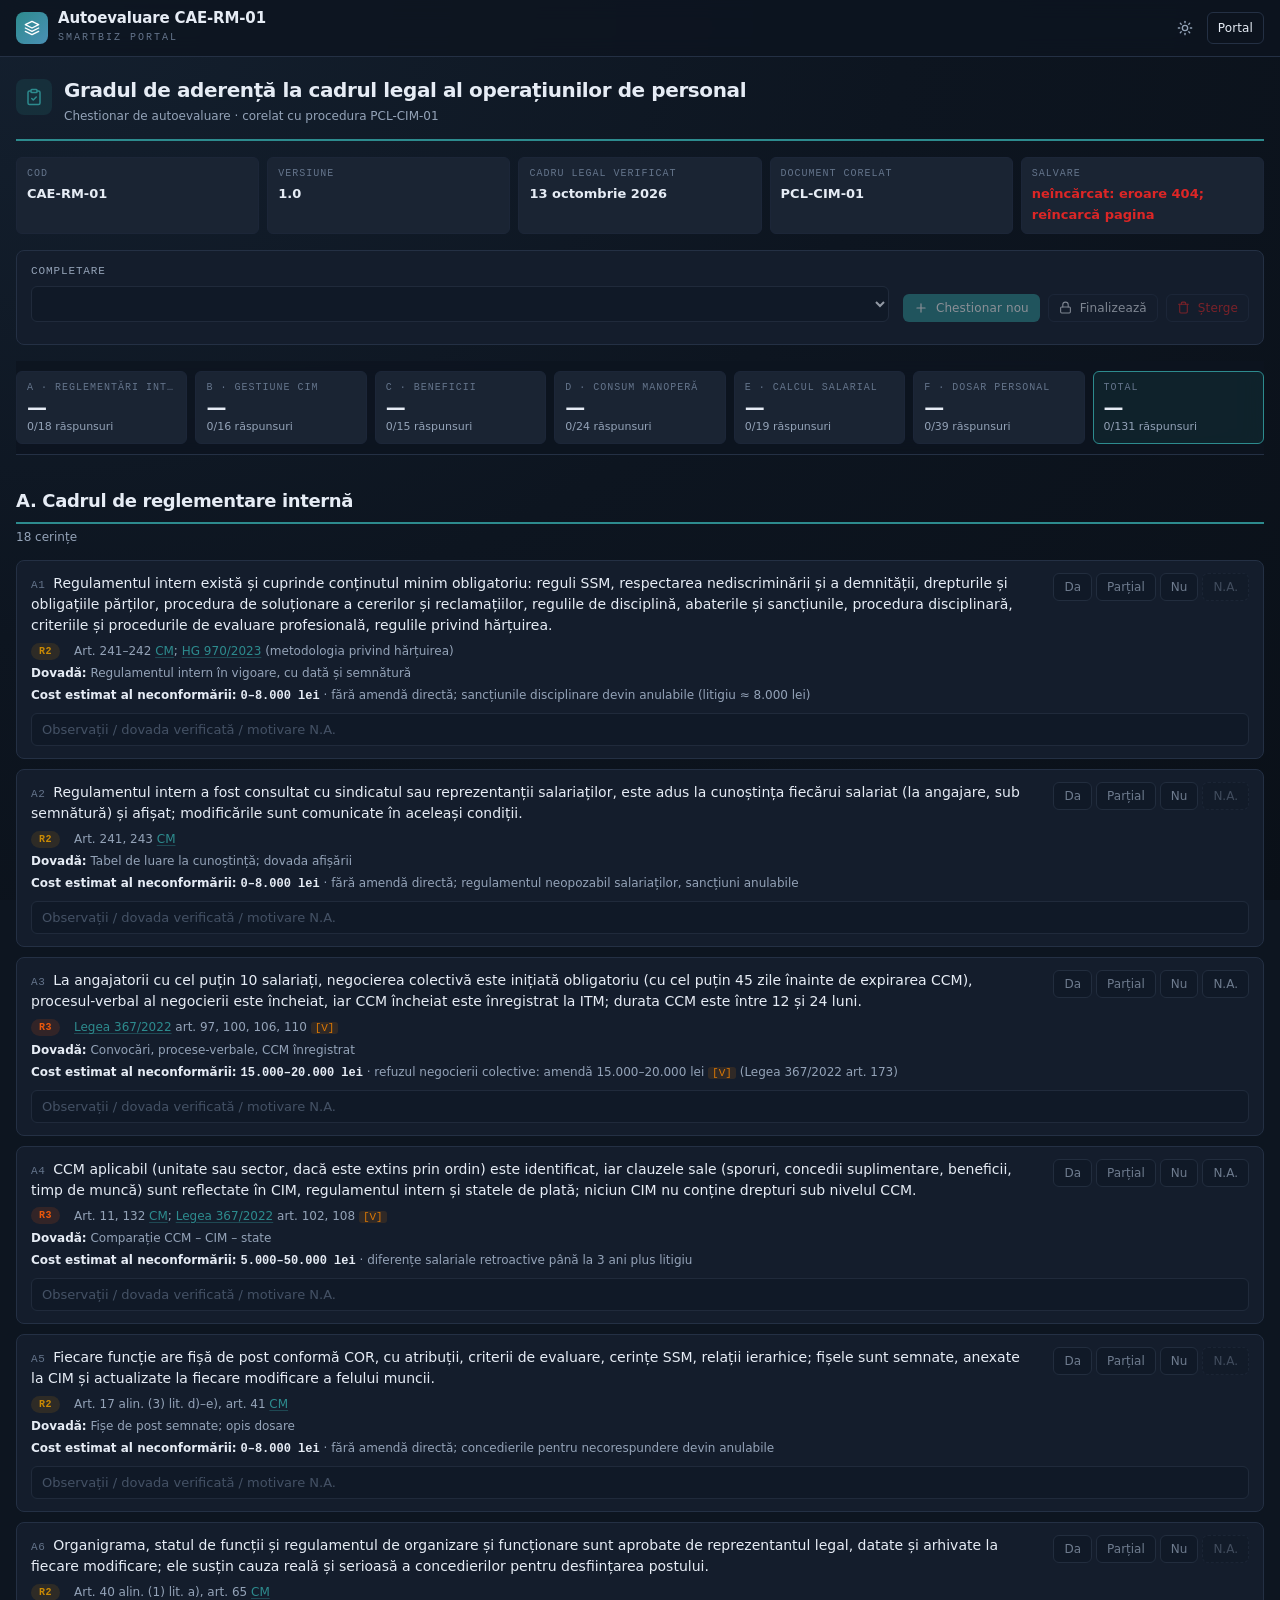
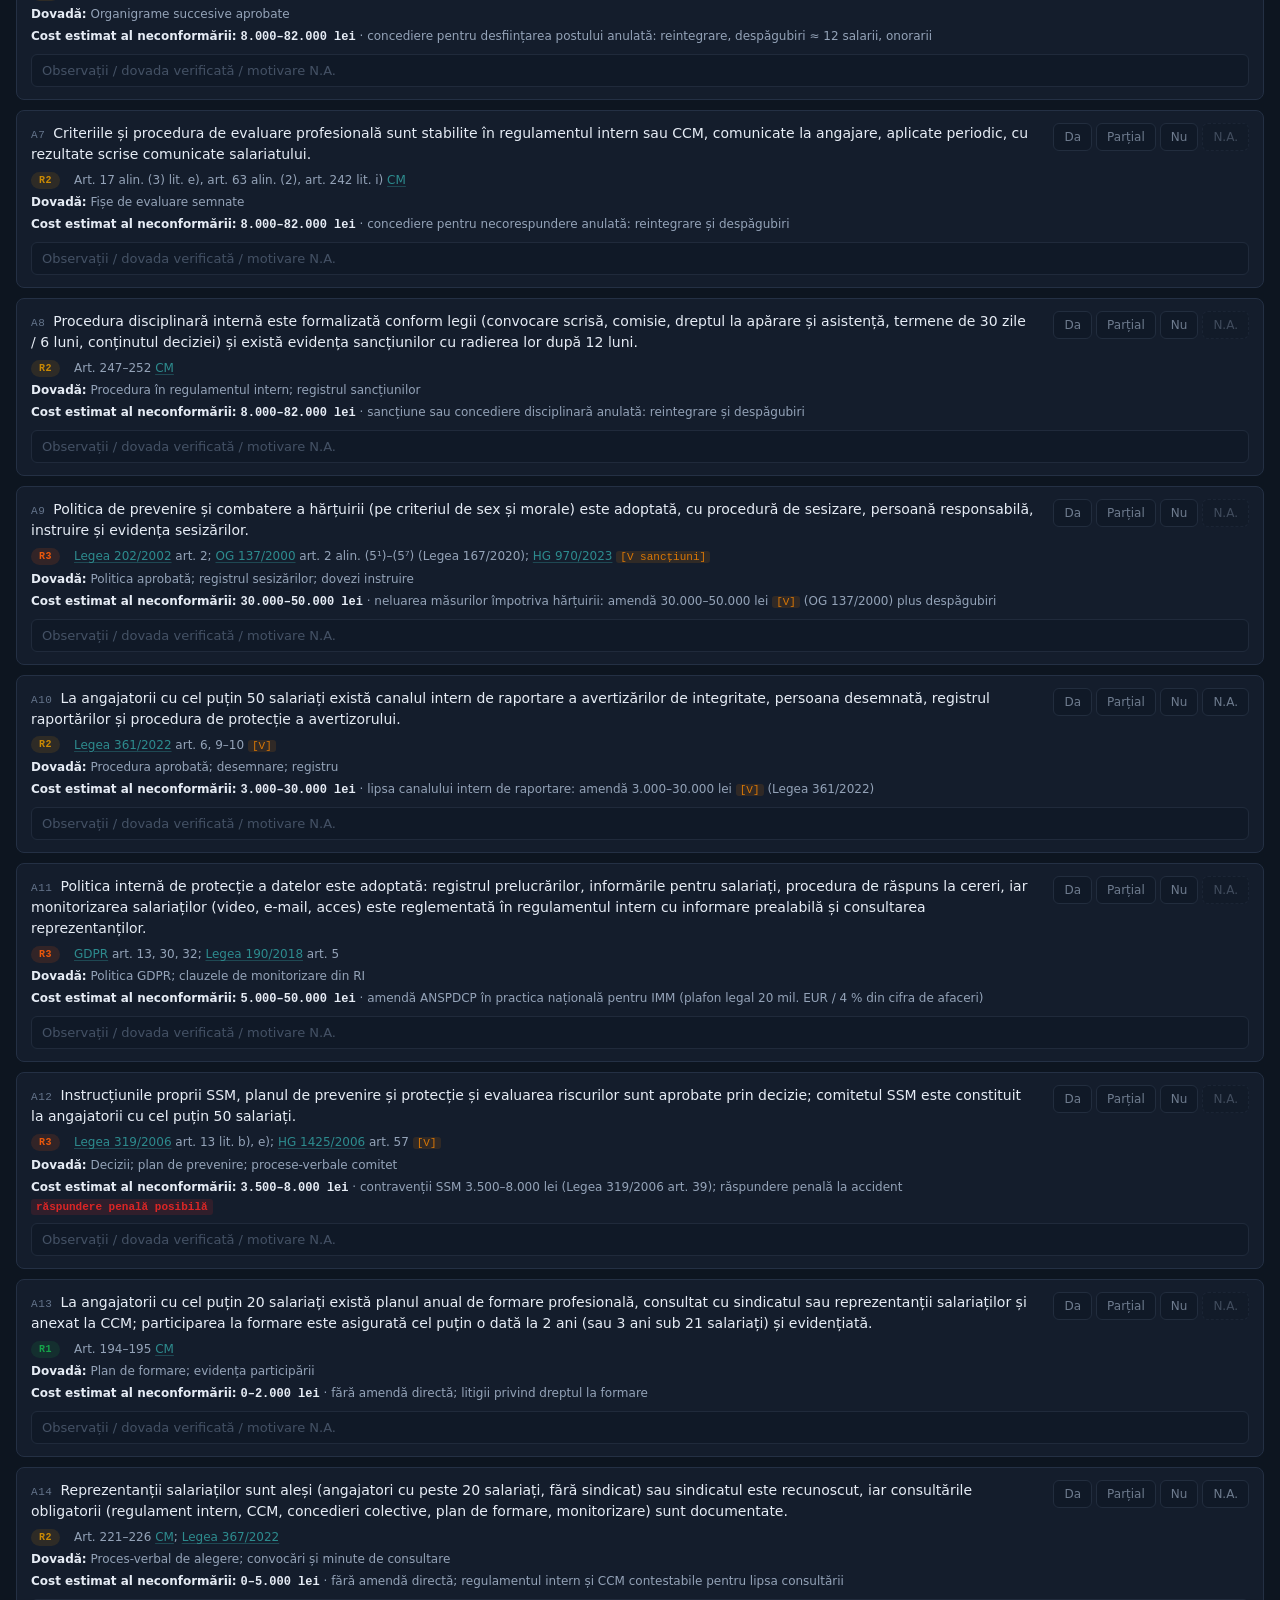
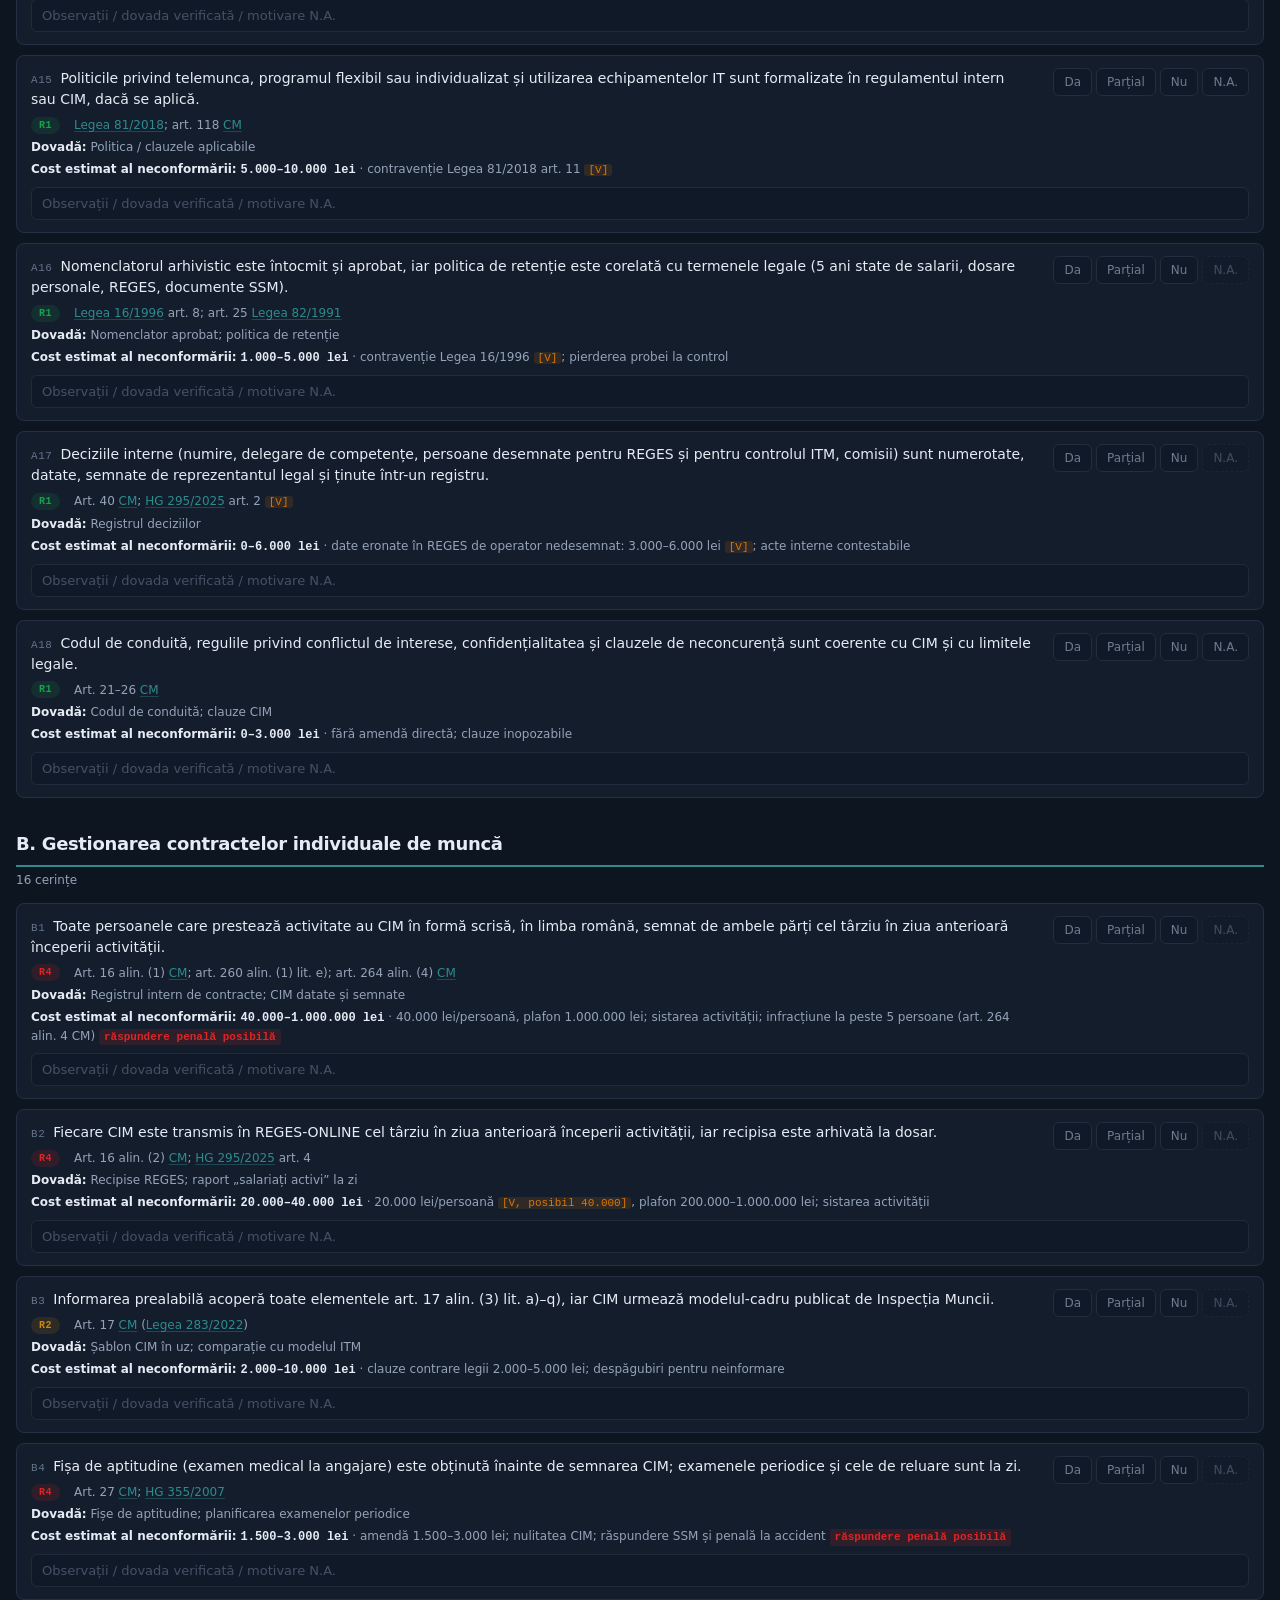
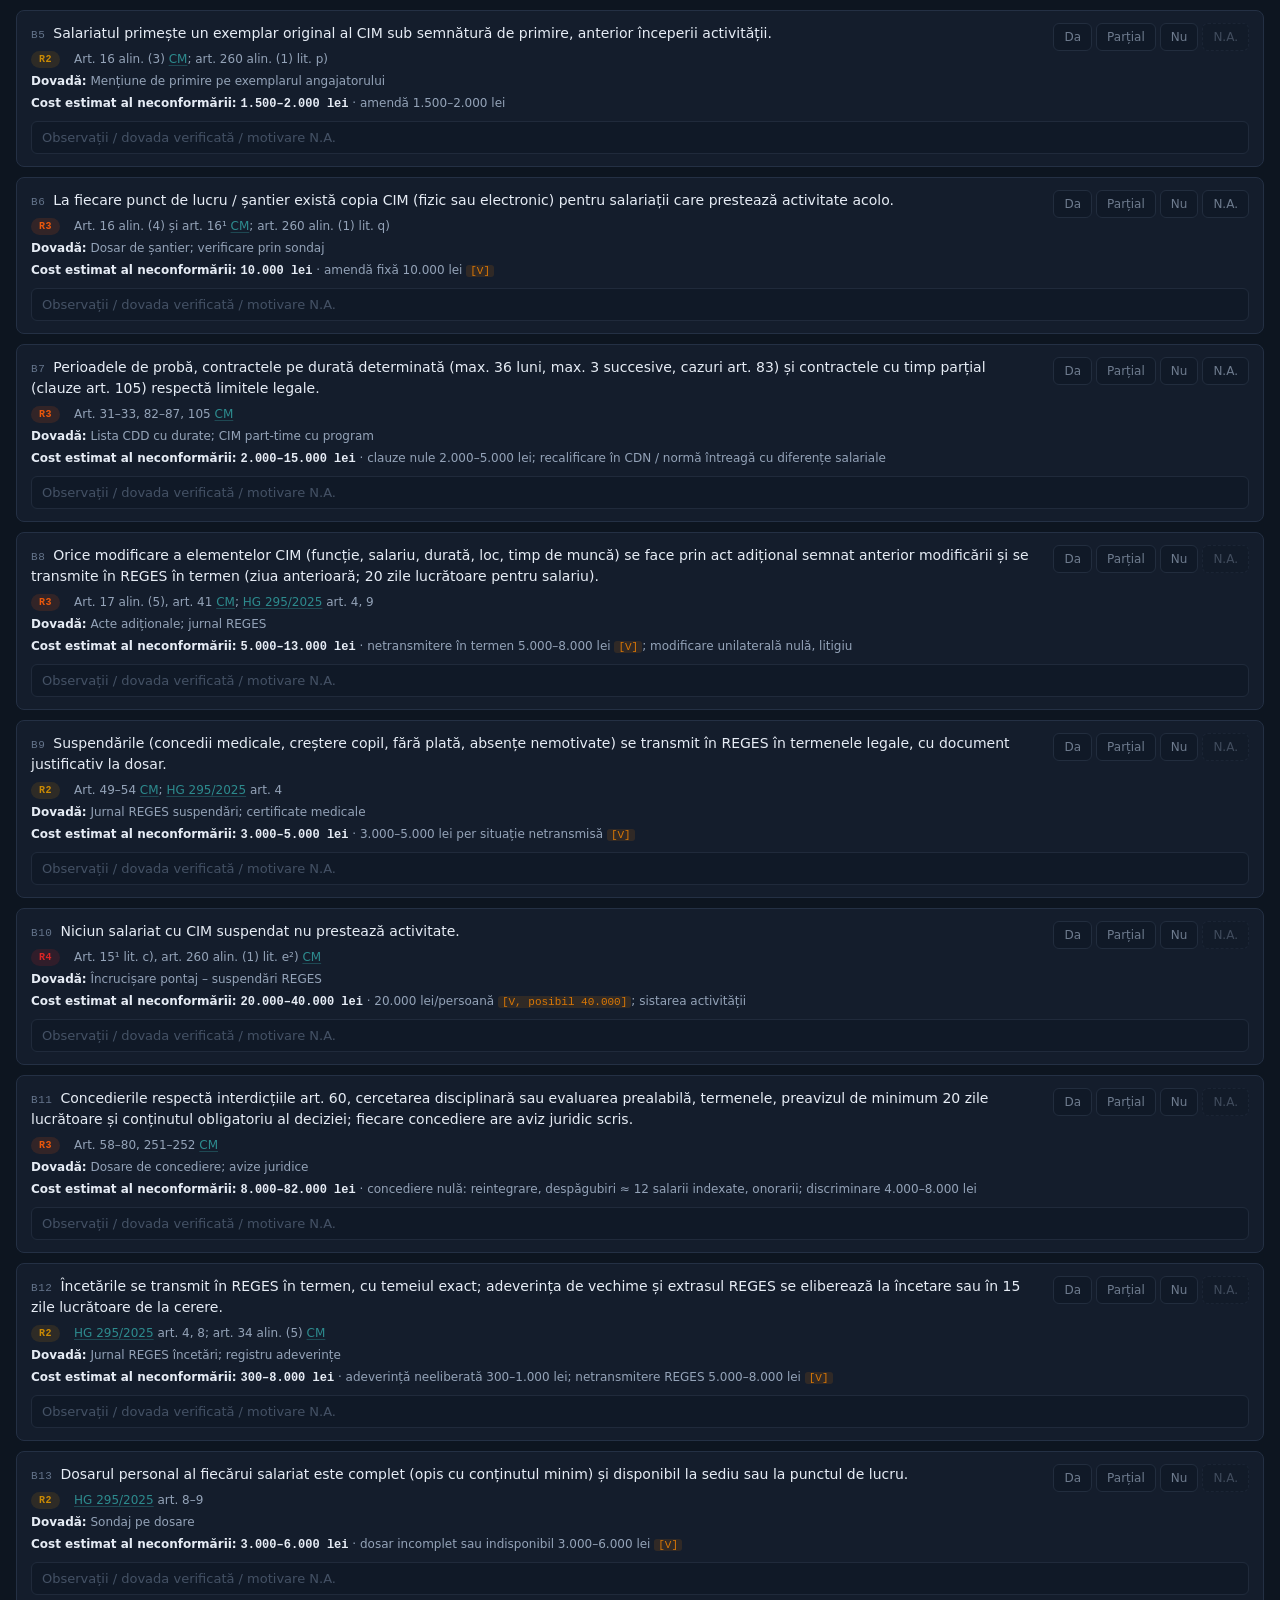
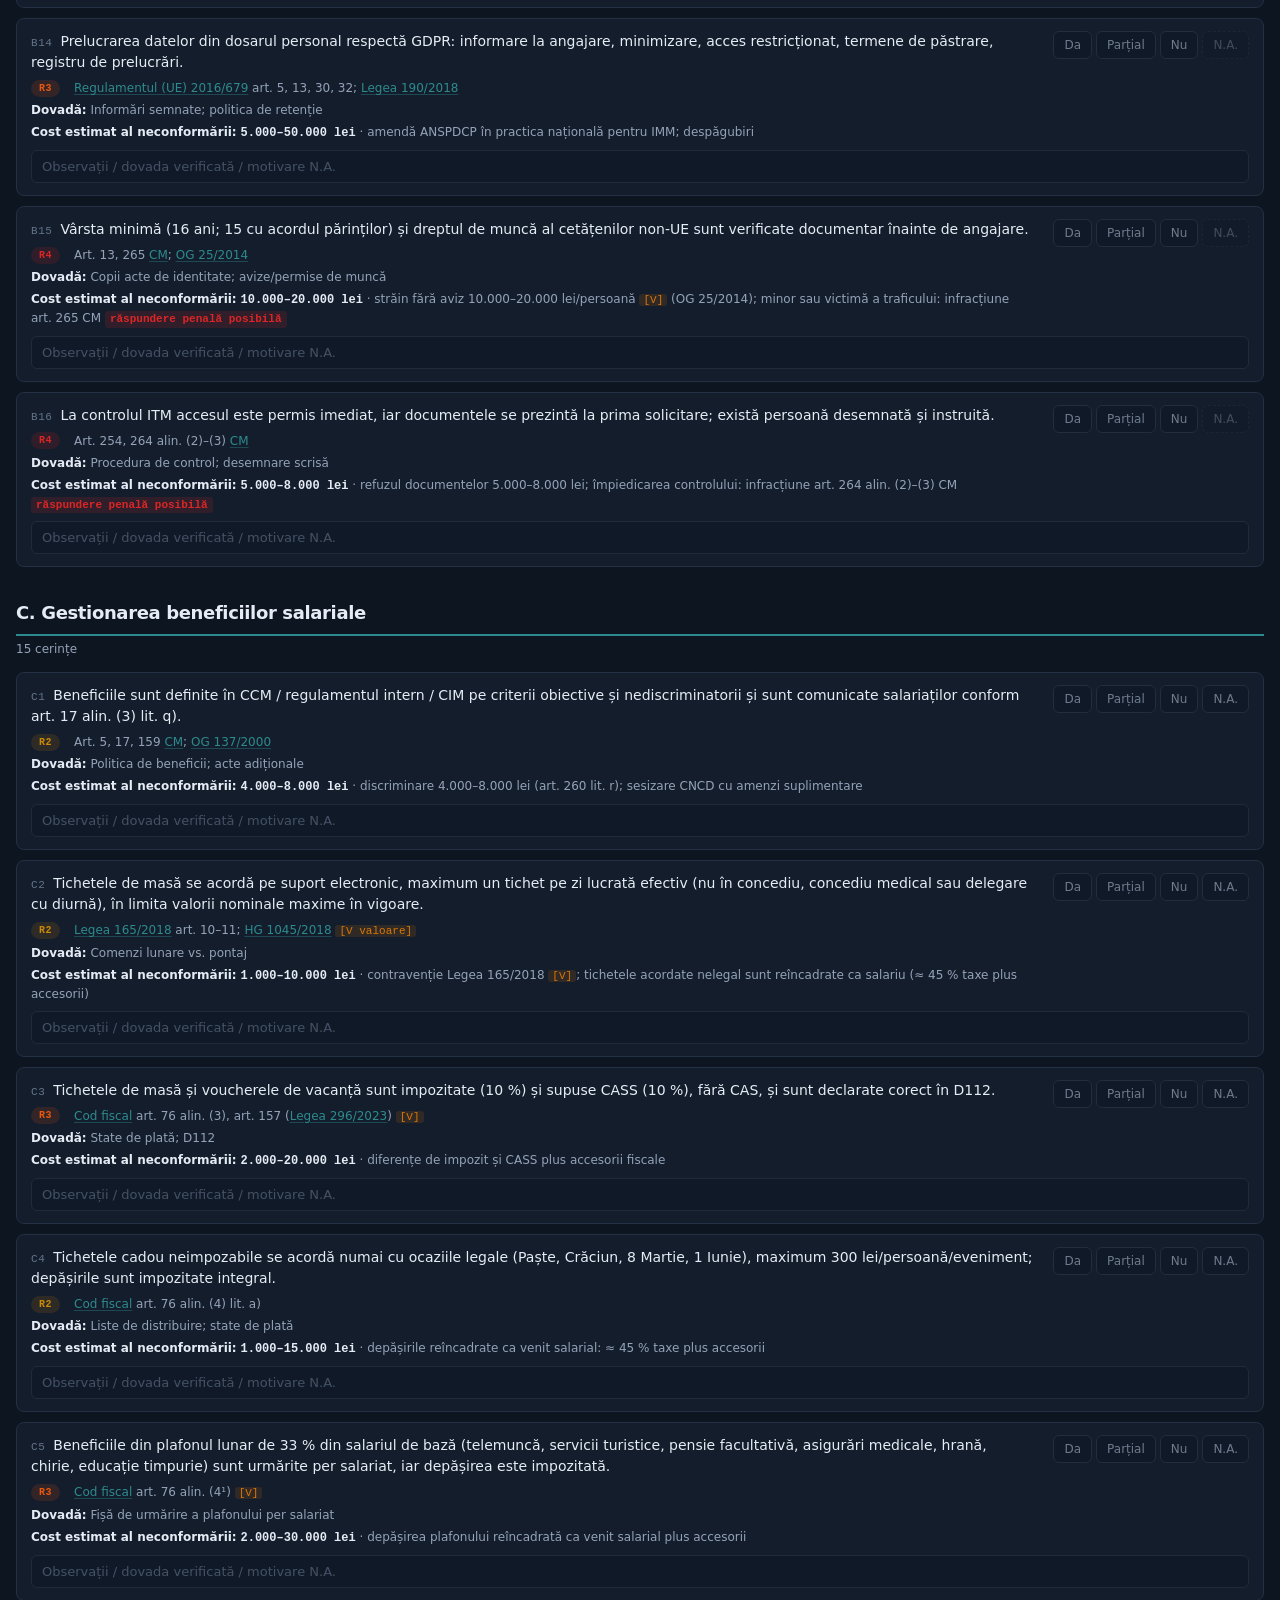
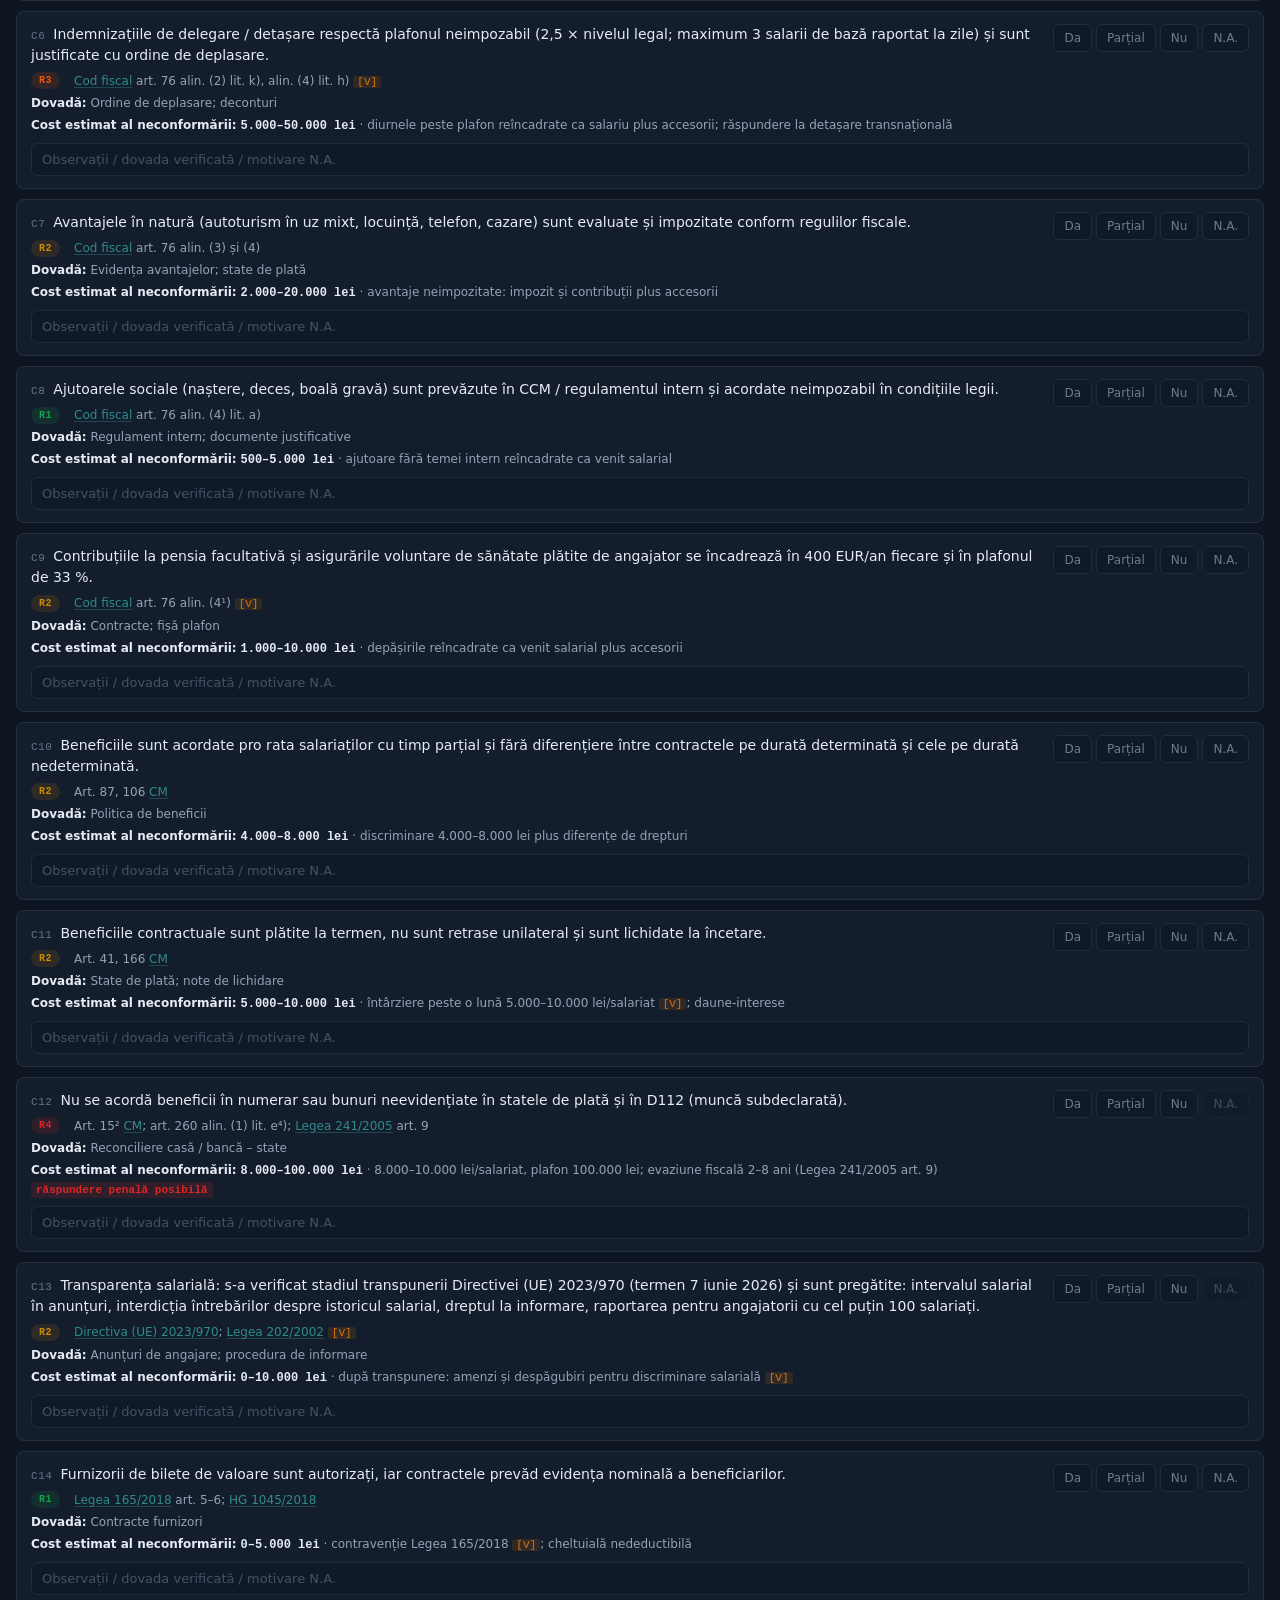
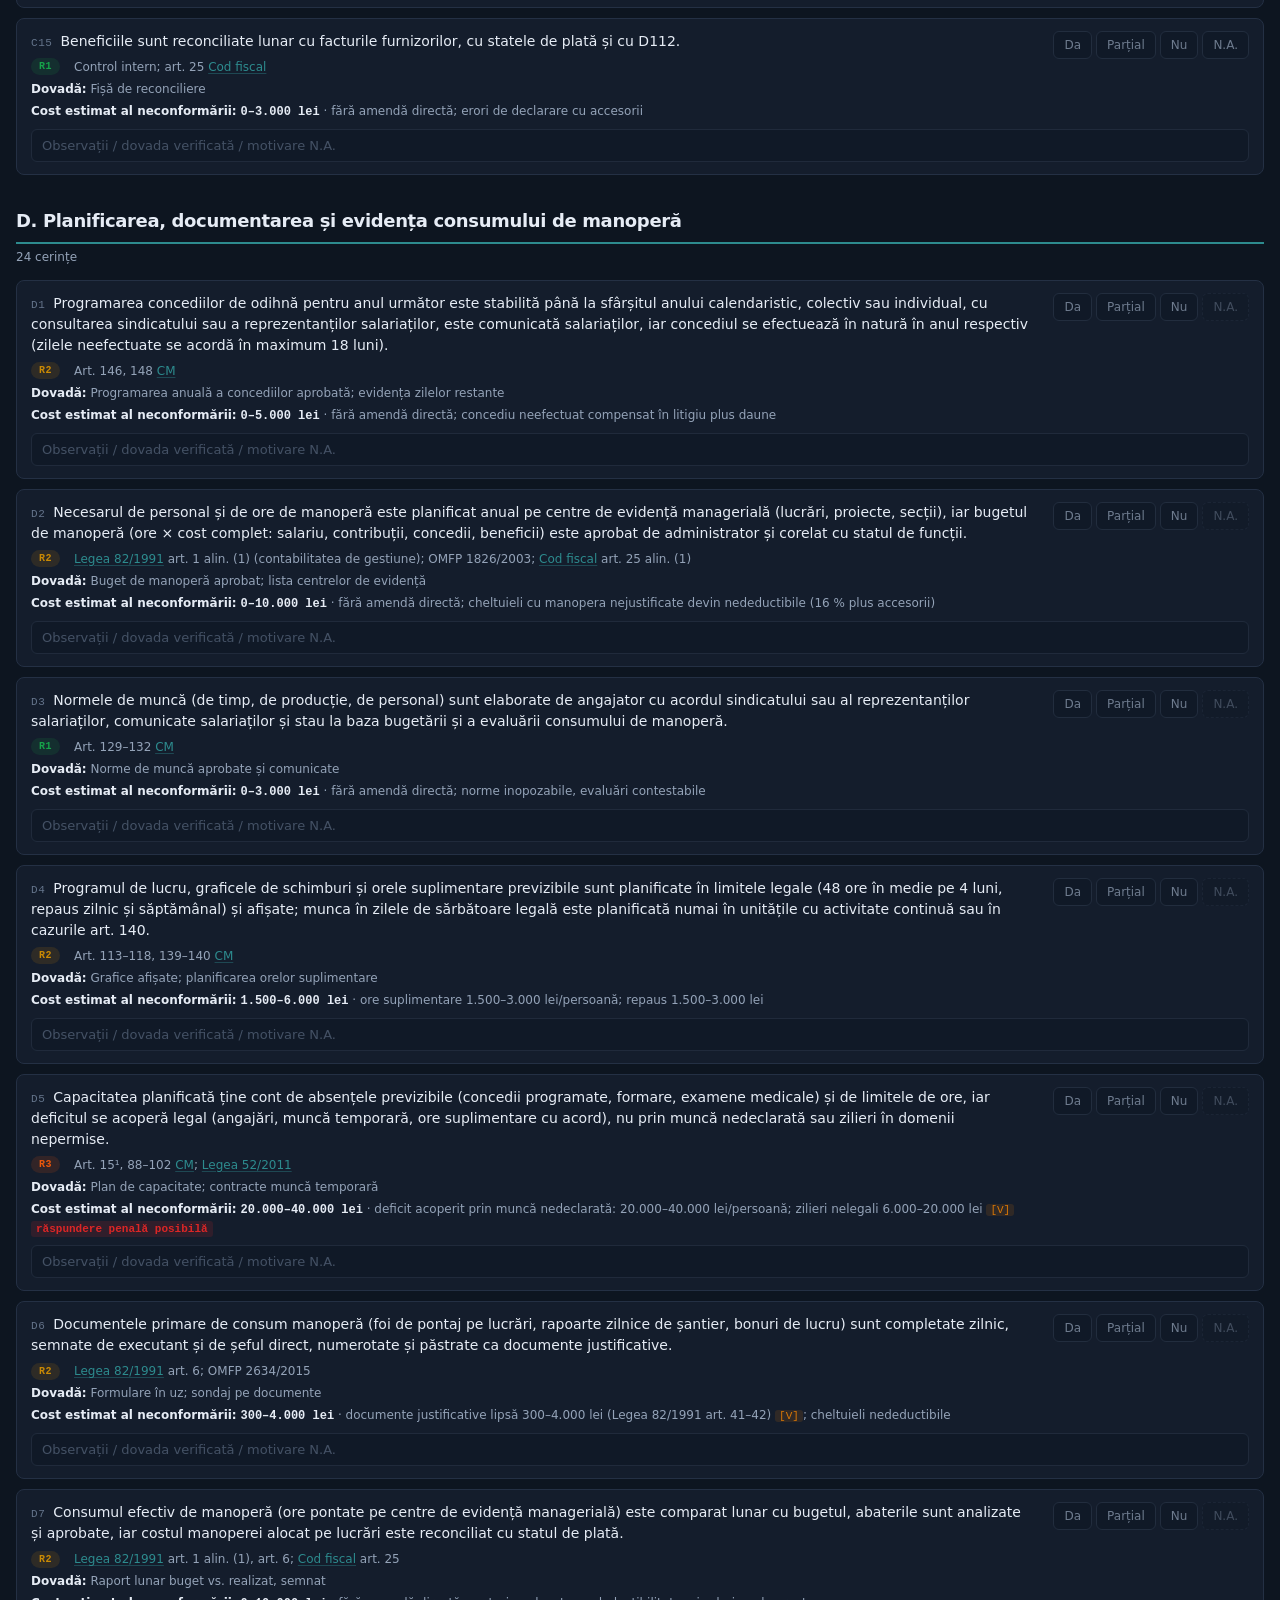
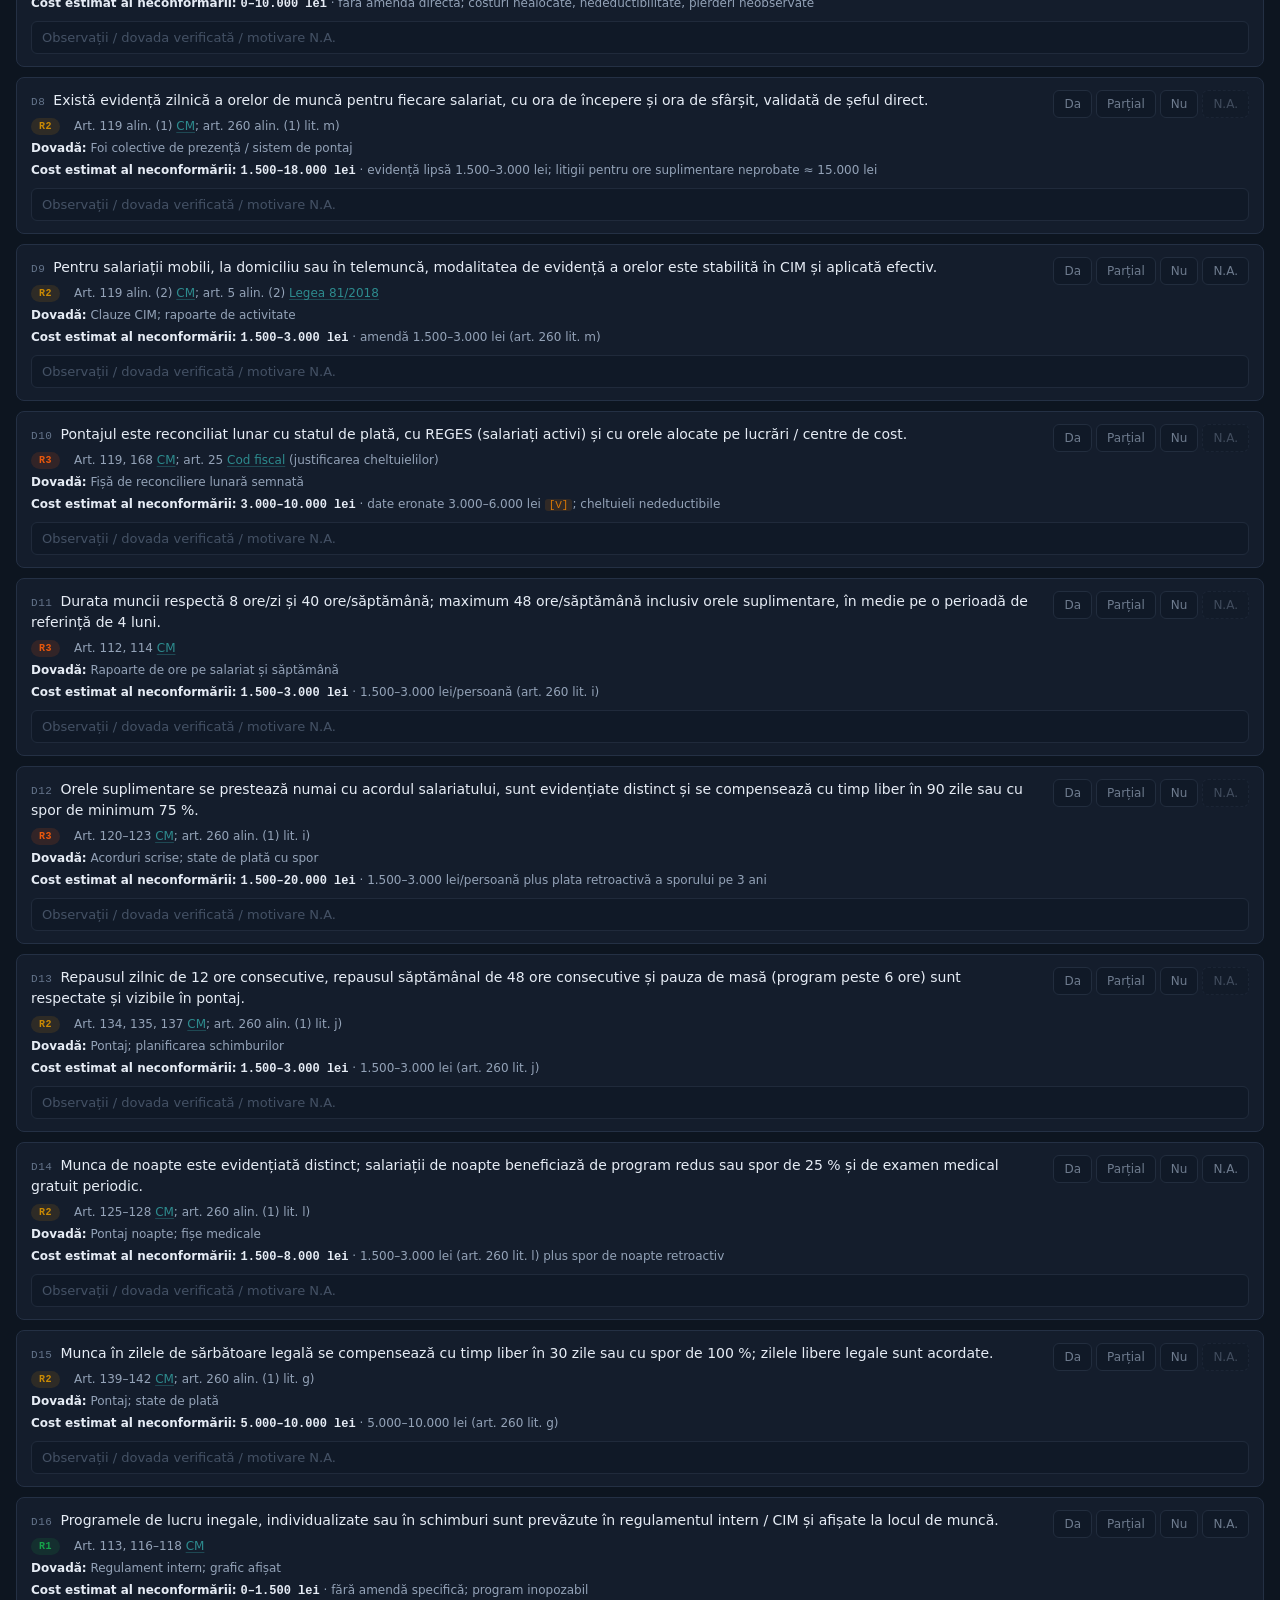
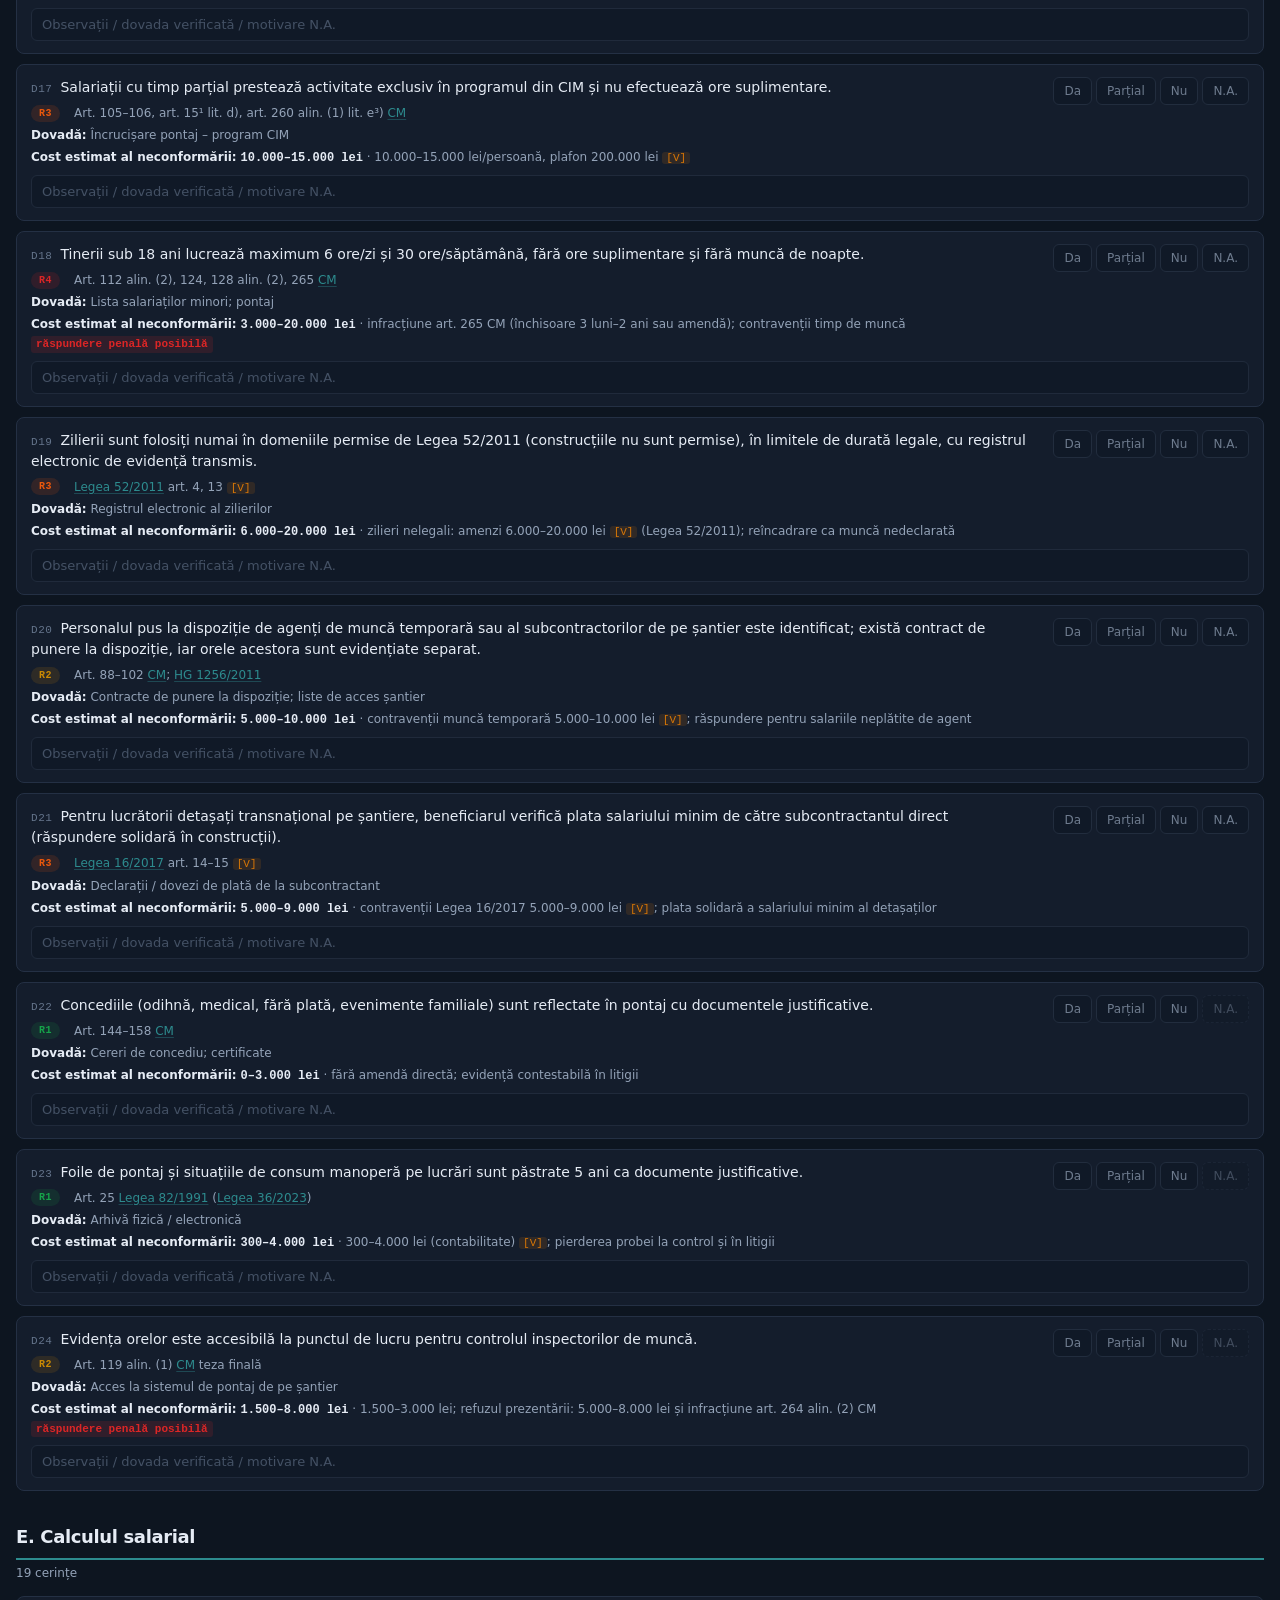
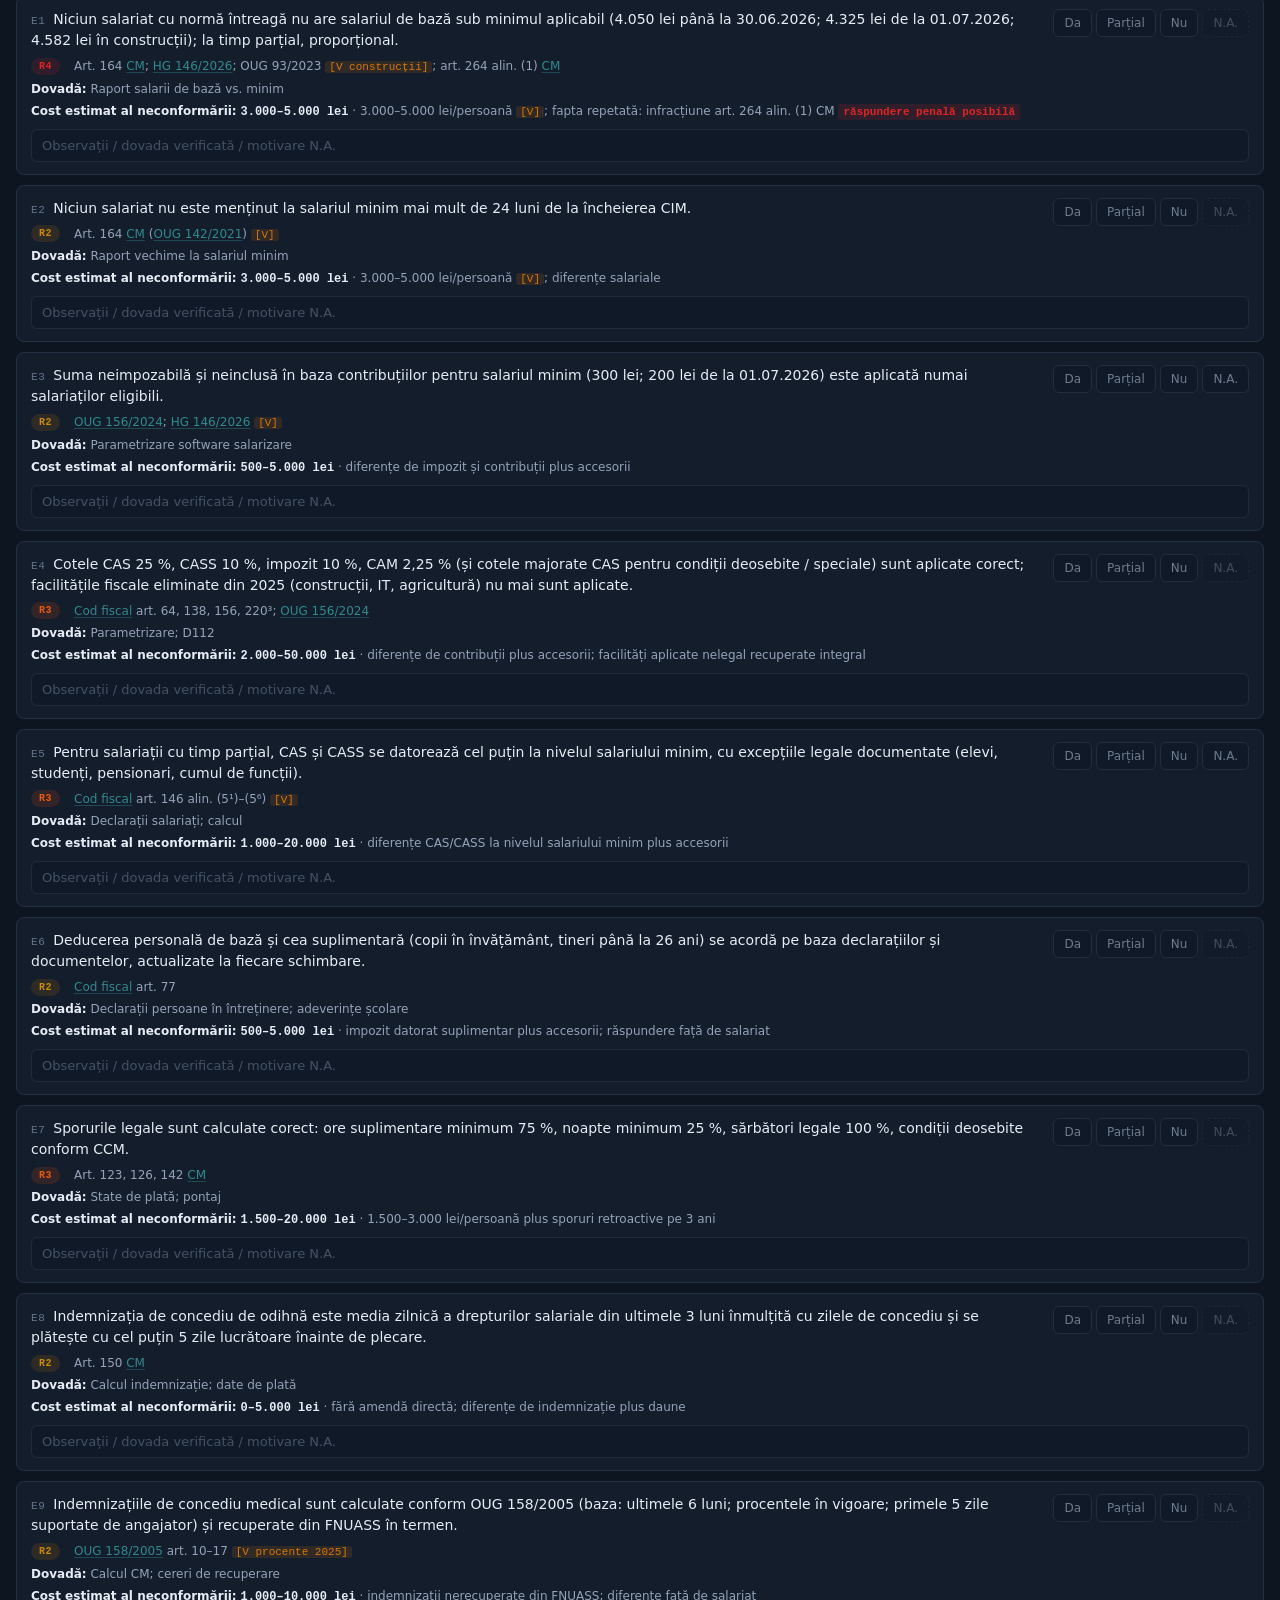
==== commit c017e147: "Disable N.A. on mandatory questionnaire requirements Mark the 58 requirements that depend on a situa" ====
--- a/private_portal/html_app/chestionar-cae-rm-01.html
+++ b/private_portal/html_app/chestionar-cae-rm-01.html
@@ -141,6 +141,7 @@
 .ans label:hover span{background:var(--card-hover);color:var(--text)}
 .ans input:focus-visible+span{outline:2px solid var(--primary);outline-offset:1px}
 .ans input:disabled+span{cursor:not-allowed;opacity:.7}
+.ans input[data-fixed]+span{opacity:.35;border-style:dashed}
 .ans input:checked+span.da{background:color-mix(in srgb,var(--success) 15%,transparent);color:var(--success);border-color:var(--success);font-weight:600}
 .ans input:checked+span.partial{background:color-mix(in srgb,var(--amber) 15%,transparent);color:var(--amber);border-color:var(--amber);font-weight:600}
 .ans input:checked+span.nu{background:color-mix(in srgb,var(--danger) 15%,transparent);color:var(--danger);border-color:var(--danger);font-weight:600}
@@ -286,7 +287,7 @@
       <li><b>Da</b>: conform și dovedit cu documentul din rubrica „Dovadă”; la opisul dosarului personal, documentul există în toate dosarele verificate prin sondaj.</li>
       <li><b>Parțial</b>: conform pentru o parte din cazuri sau fără dovadă completă.</li>
       <li><b>Nu</b>: neconform.</li>
-      <li><b>N.A.</b>: obligația nu se aplică (se motivează în observații); nu intră în calcul.</li>
+      <li><b>N.A.</b>: obligația nu se aplică (se motivează în observații); nu intră în calcul. Este disponibil numai la cerințele condiționate de o situație care poate lipsi: prag de salariați, CCM sau sindicat, categorii de salariați, beneficii opționale, evenimente din dosarul personal. La cerințele obligatorii pentru orice angajator, N.A. este dezactivat.</li>
     </ul>
         <h3>Cum se calculează</h3>
         <p>Fiecare întrebare are ponderea clasei de risc (R4 = 4, R3 = 3, R2 = 2, R1 = 1). Da = 1, Parțial = 0,5, Nu = 0. Gradul de aderență = punctaj obținut / punctaj maxim aplicabil.</p>
@@ -314,7 +315,7 @@
 
 <script>
 (function(){
-  var DATA = [{"id": "A", "title": "Cadrul de reglementare internă", "short": "Reglementări interne", "q": [{"t": "Regulamentul intern există și cuprinde conținutul minim obligatoriu: reguli SSM, respectarea nediscriminării și a demnității, drepturile și obligațiile părților, procedura de soluționare a cererilor și reclamațiilor, regulile de disciplină, abaterile și sancțiunile, procedura disciplinară, criteriile și procedurile de evaluare profesională, regulile privind hărțuirea.", "b": "Art. 241–242 CM; HG 970/2023 (metodologia privind hărțuirea)", "bh": "Art. 241–242 <a href=\"https://legislatie.just.ro/Public/DetaliiDocument/128647\" target=\"_blank\" rel=\"noopener\">CM</a>; <a href=\"https://legislatie.just.ro/Public/DetaliiDocument/275395\" target=\"_blank\" rel=\"noopener\">HG 970/2023</a> (metodologia privind hărțuirea)", "c": 2, "e": "Regulamentul intern în vigoare, cu dată și semnătură", "cmin": 0, "cmax": 8000, "cn": "fără amendă directă; sancțiunile disciplinare devin anulabile (litigiu ≈ 8.000 lei)", "pen": false}, {"t": "Regulamentul intern a fost consultat cu sindicatul sau reprezentanții salariaților, este adus la cunoștința fiecărui salariat (la angajare, sub semnătură) și afișat; modificările sunt comunicate în aceleași condiții.", "b": "Art. 241, 243 CM", "bh": "Art. 241, 243 <a href=\"https://legislatie.just.ro/Public/DetaliiDocument/128647\" target=\"_blank\" rel=\"noopener\">CM</a>", "c": 2, "e": "Tabel de luare la cunoștință; dovada afișării", "cmin": 0, "cmax": 8000, "cn": "fără amendă directă; regulamentul neopozabil salariaților, sancțiuni anulabile", "pen": false}, {"t": "La angajatorii cu cel puțin 10 salariați, negocierea colectivă este inițiată obligatoriu (cu cel puțin 45 zile înainte de expirarea CCM), procesul-verbal al negocierii este încheiat, iar CCM încheiat este înregistrat la ITM; durata CCM este între 12 și 24 luni.", "b": "Legea 367/2022 art. 97, 100, 106, 110 [V]", "bh": "<a href=\"https://legislatie.just.ro/Public/DetaliiDocument/269380\" target=\"_blank\" rel=\"noopener\">Legea 367/2022</a> art. 97, 100, 106, 110 <span class=\"v\">[V]</span>", "c": 3, "e": "Convocări, procese-verbale, CCM înregistrat", "cmin": 15000, "cmax": 20000, "cn": "refuzul negocierii colective: amendă 15.000–20.000 lei <span class=\"v\">[V]</span> (<a href=\"https://legislatie.just.ro/Public/DetaliiDocument/269380\" target=\"_blank\" rel=\"noopener\">Legea 367/2022</a> art. 173)", "pen": false}, {"t": "CCM aplicabil (unitate sau sector, dacă este extins prin ordin) este identificat, iar clauzele sale (sporuri, concedii suplimentare, beneficii, timp de muncă) sunt reflectate în CIM, regulamentul intern și statele de plată; niciun CIM nu conține drepturi sub nivelul CCM.", "b": "Art. 11, 132 CM; Legea 367/2022 art. 102, 108 [V]", "bh": "Art. 11, 132 <a href=\"https://legislatie.just.ro/Public/DetaliiDocument/128647\" target=\"_blank\" rel=\"noopener\">CM</a>; <a href=\"https://legislatie.just.ro/Public/DetaliiDocument/269380\" target=\"_blank\" rel=\"noopener\">Legea 367/2022</a> art. 102, 108 <span class=\"v\">[V]</span>", "c": 3, "e": "Comparație CCM – CIM – state", "cmin": 5000, "cmax": 50000, "cn": "diferențe salariale retroactive până la 3 ani plus litigiu", "pen": false}, {"t": "Fiecare funcție are fișă de post conformă COR, cu atribuții, criterii de evaluare, cerințe SSM, relații ierarhice; fișele sunt semnate, anexate la CIM și actualizate la fiecare modificare a felului muncii.", "b": "Art. 17 alin. (3) lit. d)–e), art. 41 CM", "bh": "Art. 17 alin. (3) lit. d)–e), art. 41 <a href=\"https://legislatie.just.ro/Public/DetaliiDocument/128647\" target=\"_blank\" rel=\"noopener\">CM</a>", "c": 2, "e": "Fișe de post semnate; opis dosare", "cmin": 0, "cmax": 8000, "cn": "fără amendă directă; concedierile pentru necorespundere devin anulabile", "pen": false}, {"t": "Organigrama, statul de funcții și regulamentul de organizare și funcționare sunt aprobate de reprezentantul legal, datate și arhivate la fiecare modificare; ele susțin cauza reală și serioasă a concedierilor pentru desființarea postului.", "b": "Art. 40 alin. (1) lit. a), art. 65 CM", "bh": "Art. 40 alin. (1) lit. a), art. 65 <a href=\"https://legislatie.just.ro/Public/DetaliiDocument/128647\" target=\"_blank\" rel=\"noopener\">CM</a>", "c": 2, "e": "Organigrame succesive aprobate", "cmin": 8000, "cmax": 82000, "cn": "concediere pentru desființarea postului anulată: reintegrare, despăgubiri ≈ 12 salarii, onorarii", "pen": false}, {"t": "Criteriile și procedura de evaluare profesională sunt stabilite în regulamentul intern sau CCM, comunicate la angajare, aplicate periodic, cu rezultate scrise comunicate salariatului.", "b": "Art. 17 alin. (3) lit. e), art. 63 alin. (2), art. 242 lit. i) CM", "bh": "Art. 17 alin. (3) lit. e), art. 63 alin. (2), art. 242 lit. i) <a href=\"https://legislatie.just.ro/Public/DetaliiDocument/128647\" target=\"_blank\" rel=\"noopener\">CM</a>", "c": 2, "e": "Fișe de evaluare semnate", "cmin": 8000, "cmax": 82000, "cn": "concediere pentru necorespundere anulată: reintegrare și despăgubiri", "pen": false}, {"t": "Procedura disciplinară internă este formalizată conform legii (convocare scrisă, comisie, dreptul la apărare și asistență, termene de 30 zile / 6 luni, conținutul deciziei) și există evidența sancțiunilor cu radierea lor după 12 luni.", "b": "Art. 247–252 CM", "bh": "Art. 247–252 <a href=\"https://legislatie.just.ro/Public/DetaliiDocument/128647\" target=\"_blank\" rel=\"noopener\">CM</a>", "c": 2, "e": "Procedura în regulamentul intern; registrul sancțiunilor", "cmin": 8000, "cmax": 82000, "cn": "sancțiune sau concediere disciplinară anulată: reintegrare și despăgubiri", "pen": false}, {"t": "Politica de prevenire și combatere a hărțuirii (pe criteriul de sex și morale) este adoptată, cu procedură de sesizare, persoană responsabilă, instruire și evidența sesizărilor.", "b": "Legea 202/2002 art. 2; OG 137/2000 art. 2 alin. (5¹)–(5⁷) (Legea 167/2020); HG 970/2023 [V sancțiuni]", "bh": "<a href=\"https://legislatie.just.ro/Public/DetaliiDocument/35778\" target=\"_blank\" rel=\"noopener\">Legea 202/2002</a> art. 2; <a href=\"https://legislatie.just.ro/Public/DetaliiDocument/190450\" target=\"_blank\" rel=\"noopener\">OG 137/2000</a> art. 2 alin. (5¹)–(5⁷) (Legea 167/2020); <a href=\"https://legislatie.just.ro/Public/DetaliiDocument/275395\" target=\"_blank\" rel=\"noopener\">HG 970/2023</a> <span class=\"v\">[V sancțiuni]</span>", "c": 3, "e": "Politica aprobată; registrul sesizărilor; dovezi instruire", "cmin": 30000, "cmax": 50000, "cn": "neluarea măsurilor împotriva hărțuirii: amendă 30.000–50.000 lei <span class=\"v\">[V]</span> (<a href=\"https://legislatie.just.ro/Public/DetaliiDocument/190450\" target=\"_blank\" rel=\"noopener\">OG 137/2000</a>) plus despăgubiri", "pen": false}, {"t": "La angajatorii cu cel puțin 50 salariați există canalul intern de raportare a avertizărilor de integritate, persoana desemnată, registrul raportărilor și procedura de protecție a avertizorului.", "b": "Legea 361/2022 art. 6, 9–10 [V]", "bh": "<a href=\"https://legislatie.just.ro/Public/DetaliiDocument/262872\" target=\"_blank\" rel=\"noopener\">Legea 361/2022</a> art. 6, 9–10 <span class=\"v\">[V]</span>", "c": 2, "e": "Procedura aprobată; desemnare; registru", "cmin": 3000, "cmax": 30000, "cn": "lipsa canalului intern de raportare: amendă 3.000–30.000 lei <span class=\"v\">[V]</span> (<a href=\"https://legislatie.just.ro/Public/DetaliiDocument/262872\" target=\"_blank\" rel=\"noopener\">Legea 361/2022</a>)", "pen": false}, {"t": "Politica internă de protecție a datelor este adoptată: registrul prelucrărilor, informările pentru salariați, procedura de răspuns la cereri, iar monitorizarea salariaților (video, e-mail, acces) este reglementată în regulamentul intern cu informare prealabilă și consultarea reprezentanților.", "b": "GDPR art. 13, 30, 32; Legea 190/2018 art. 5", "bh": "<a href=\"https://eur-lex.europa.eu/eli/reg/2016/679/oj/ron\" target=\"_blank\" rel=\"noopener\">GDPR</a> art. 13, 30, 32; <a href=\"https://legislatie.just.ro/Public/DetaliiDocument/203151\" target=\"_blank\" rel=\"noopener\">Legea 190/2018</a> art. 5", "c": 3, "e": "Politica GDPR; clauzele de monitorizare din RI", "cmin": 5000, "cmax": 50000, "cn": "amendă ANSPDCP în practica națională pentru IMM (plafon legal 20 mil. EUR / 4 % din cifra de afaceri)", "pen": false}, {"t": "Instrucțiunile proprii SSM, planul de prevenire și protecție și evaluarea riscurilor sunt aprobate prin decizie; comitetul SSM este constituit la angajatorii cu cel puțin 50 salariați.", "b": "Legea 319/2006 art. 13 lit. b), e); HG 1425/2006 art. 57 [V]", "bh": "<a href=\"https://legislatie.just.ro/Public/DetaliiDocument/136504\" target=\"_blank\" rel=\"noopener\">Legea 319/2006</a> art. 13 lit. b), e); <a href=\"https://legislatie.just.ro/Public/DetaliiDocument/134138\" target=\"_blank\" rel=\"noopener\">HG 1425/2006</a> art. 57 <span class=\"v\">[V]</span>", "c": 3, "e": "Decizii; plan de prevenire; procese-verbale comitet", "cmin": 3500, "cmax": 8000, "cn": "contravenții SSM 3.500–8.000 lei (<a href=\"https://legislatie.just.ro/Public/DetaliiDocument/136504\" target=\"_blank\" rel=\"noopener\">Legea 319/2006</a> art. 39); răspundere penală la accident", "pen": true}, {"t": "La angajatorii cu cel puțin 20 salariați există planul anual de formare profesională, consultat cu sindicatul sau reprezentanții salariaților și anexat la CCM; participarea la formare este asigurată cel puțin o dată la 2 ani (sau 3 ani sub 21 salariați) și evidențiată.", "b": "Art. 194–195 CM", "bh": "Art. 194–195 <a href=\"https://legislatie.just.ro/Public/DetaliiDocument/128647\" target=\"_blank\" rel=\"noopener\">CM</a>", "c": 1, "e": "Plan de formare; evidența participării", "cmin": 0, "cmax": 2000, "cn": "fără amendă directă; litigii privind dreptul la formare", "pen": false}, {"t": "Reprezentanții salariaților sunt aleși (angajatori cu peste 20 salariați, fără sindicat) sau sindicatul este recunoscut, iar consultările obligatorii (regulament intern, CCM, concedieri colective, plan de formare, monitorizare) sunt documentate.", "b": "Art. 221–226 CM; Legea 367/2022", "bh": "Art. 221–226 <a href=\"https://legislatie.just.ro/Public/DetaliiDocument/128647\" target=\"_blank\" rel=\"noopener\">CM</a>; <a href=\"https://legislatie.just.ro/Public/DetaliiDocument/269380\" target=\"_blank\" rel=\"noopener\">Legea 367/2022</a>", "c": 2, "e": "Proces-verbal de alegere; convocări și minute de consultare", "cmin": 0, "cmax": 5000, "cn": "fără amendă directă; regulamentul intern și CCM contestabile pentru lipsa consultării", "pen": false}, {"t": "Politicile privind telemunca, programul flexibil sau individualizat și utilizarea echipamentelor IT sunt formalizate în regulamentul intern sau CIM, dacă se aplică.", "b": "Legea 81/2018; art. 118 CM", "bh": "<a href=\"https://legislatie.just.ro/Public/DetaliiDocument/199418\" target=\"_blank\" rel=\"noopener\">Legea 81/2018</a>; art. 118 <a href=\"https://legislatie.just.ro/Public/DetaliiDocument/128647\" target=\"_blank\" rel=\"noopener\">CM</a>", "c": 1, "e": "Politica / clauzele aplicabile", "cmin": 5000, "cmax": 10000, "cn": "contravenție <a href=\"https://legislatie.just.ro/Public/DetaliiDocument/199418\" target=\"_blank\" rel=\"noopener\">Legea 81/2018</a> art. 11 <span class=\"v\">[V]</span>", "pen": false}, {"t": "Nomenclatorul arhivistic este întocmit și aprobat, iar politica de retenție este corelată cu termenele legale (5 ani state de salarii, dosare personale, REGES, documente SSM).", "b": "Legea 16/1996 art. 8; art. 25 Legea 82/1991", "bh": "<a href=\"https://legislatie.just.ro/Public/DetaliiDocument/143737\" target=\"_blank\" rel=\"noopener\">Legea 16/1996</a> art. 8; art. 25 <a href=\"https://legislatie.just.ro/Public/DetaliiDocument/1576\" target=\"_blank\" rel=\"noopener\">Legea 82/1991</a>", "c": 1, "e": "Nomenclator aprobat; politica de retenție", "cmin": 1000, "cmax": 5000, "cn": "contravenție <a href=\"https://legislatie.just.ro/Public/DetaliiDocument/143737\" target=\"_blank\" rel=\"noopener\">Legea 16/1996</a> <span class=\"v\">[V]</span>; pierderea probei la control", "pen": false}, {"t": "Deciziile interne (numire, delegare de competențe, persoane desemnate pentru REGES și pentru controlul ITM, comisii) sunt numerotate, datate, semnate de reprezentantul legal și ținute într-un registru.", "b": "Art. 40 CM; HG 295/2025 art. 2 [V]", "bh": "Art. 40 <a href=\"https://legislatie.just.ro/Public/DetaliiDocument/128647\" target=\"_blank\" rel=\"noopener\">CM</a>; <a href=\"https://legislatie.just.ro/Public/DetaliiDocument/295995\" target=\"_blank\" rel=\"noopener\">HG 295/2025</a> art. 2 <span class=\"v\">[V]</span>", "c": 1, "e": "Registrul deciziilor", "cmin": 0, "cmax": 6000, "cn": "date eronate în REGES de operator nedesemnat: 3.000–6.000 lei <span class=\"v\">[V]</span>; acte interne contestabile", "pen": false}, {"t": "Codul de conduită, regulile privind conflictul de interese, confidențialitatea și clauzele de neconcurență sunt coerente cu CIM și cu limitele legale.", "b": "Art. 21–26 CM", "bh": "Art. 21–26 <a href=\"https://legislatie.just.ro/Public/DetaliiDocument/128647\" target=\"_blank\" rel=\"noopener\">CM</a>", "c": 1, "e": "Codul de conduită; clauze CIM", "cmin": 0, "cmax": 3000, "cn": "fără amendă directă; clauze inopozabile", "pen": false}]}, {"id": "B", "title": "Gestionarea contractelor individuale de muncă", "short": "Gestiune CIM", "q": [{"t": "Toate persoanele care prestează activitate au CIM în formă scrisă, în limba română, semnat de ambele părți cel târziu în ziua anterioară începerii activității.", "b": "Art. 16 alin. (1) CM; art. 260 alin. (1) lit. e); art. 264 alin. (4) CM", "bh": "Art. 16 alin. (1) <a href=\"https://legislatie.just.ro/Public/DetaliiDocument/128647\" target=\"_blank\" rel=\"noopener\">CM</a>; art. 260 alin. (1) lit. e); art. 264 alin. (4) <a href=\"https://legislatie.just.ro/Public/DetaliiDocument/128647\" target=\"_blank\" rel=\"noopener\">CM</a>", "c": 4, "e": "Registrul intern de contracte; CIM datate și semnate", "cmin": 40000, "cmax": 1000000, "cn": "40.000 lei/persoană, plafon 1.000.000 lei; sistarea activității; infracțiune la peste 5 persoane (art. 264 alin. 4 <a href=\"https://legislatie.just.ro/Public/DetaliiDocument/128647\" target=\"_blank\" rel=\"noopener\">CM</a>)", "pen": true}, {"t": "Fiecare CIM este transmis în REGES-ONLINE cel târziu în ziua anterioară începerii activității, iar recipisa este arhivată la dosar.", "b": "Art. 16 alin. (2) CM; HG 295/2025 art. 4", "bh": "Art. 16 alin. (2) <a href=\"https://legislatie.just.ro/Public/DetaliiDocument/128647\" target=\"_blank\" rel=\"noopener\">CM</a>; <a href=\"https://legislatie.just.ro/Public/DetaliiDocument/295995\" target=\"_blank\" rel=\"noopener\">HG 295/2025</a> art. 4", "c": 4, "e": "Recipise REGES; raport „salariați activi” la zi", "cmin": 20000, "cmax": 40000, "cn": "20.000 lei/persoană <span class=\"v\">[V, posibil 40.000]</span>, plafon 200.000–1.000.000 lei; sistarea activității", "pen": false}, {"t": "Informarea prealabilă acoperă toate elementele art. 17 alin. (3) lit. a)–q), iar CIM urmează modelul-cadru publicat de Inspecția Muncii.", "b": "Art. 17 CM (Legea 283/2022)", "bh": "Art. 17 <a href=\"https://legislatie.just.ro/Public/DetaliiDocument/128647\" target=\"_blank\" rel=\"noopener\">CM</a> (<a href=\"https://legislatie.just.ro/Public/DetaliiDocument/260561\" target=\"_blank\" rel=\"noopener\">Legea 283/2022</a>)", "c": 2, "e": "Șablon CIM în uz; comparație cu modelul ITM", "cmin": 2000, "cmax": 10000, "cn": "clauze contrare legii 2.000–5.000 lei; despăgubiri pentru neinformare", "pen": false}, {"t": "Fișa de aptitudine (examen medical la angajare) este obținută înainte de semnarea CIM; examenele periodice și cele de reluare sunt la zi.", "b": "Art. 27 CM; HG 355/2007", "bh": "Art. 27 <a href=\"https://legislatie.just.ro/Public/DetaliiDocument/128647\" target=\"_blank\" rel=\"noopener\">CM</a>; <a href=\"https://legislatie.just.ro/Public/DetaliiDocument/118494\" target=\"_blank\" rel=\"noopener\">HG 355/2007</a>", "c": 4, "e": "Fișe de aptitudine; planificarea examenelor periodice", "cmin": 1500, "cmax": 3000, "cn": "amendă 1.500–3.000 lei; nulitatea CIM; răspundere SSM și penală la accident", "pen": true}, {"t": "Salariatul primește un exemplar original al CIM sub semnătură de primire, anterior începerii activității.", "b": "Art. 16 alin. (3) CM; art. 260 alin. (1) lit. p)", "bh": "Art. 16 alin. (3) <a href=\"https://legislatie.just.ro/Public/DetaliiDocument/128647\" target=\"_blank\" rel=\"noopener\">CM</a>; art. 260 alin. (1) lit. p)", "c": 2, "e": "Mențiune de primire pe exemplarul angajatorului", "cmin": 1500, "cmax": 2000, "cn": "amendă 1.500–2.000 lei", "pen": false}, {"t": "La fiecare punct de lucru / șantier există copia CIM (fizic sau electronic) pentru salariații care prestează activitate acolo.", "b": "Art. 16 alin. (4) și art. 16¹ CM; art. 260 alin. (1) lit. q)", "bh": "Art. 16 alin. (4) și art. 16¹ <a href=\"https://legislatie.just.ro/Public/DetaliiDocument/128647\" target=\"_blank\" rel=\"noopener\">CM</a>; art. 260 alin. (1) lit. q)", "c": 3, "e": "Dosar de șantier; verificare prin sondaj", "cmin": 10000, "cmax": 10000, "cn": "amendă fixă 10.000 lei <span class=\"v\">[V]</span>", "pen": false}, {"t": "Perioadele de probă, contractele pe durată determinată (max. 36 luni, max. 3 succesive, cazuri art. 83) și contractele cu timp parțial (clauze art. 105) respectă limitele legale.", "b": "Art. 31–33, 82–87, 105 CM", "bh": "Art. 31–33, 82–87, 105 <a href=\"https://legislatie.just.ro/Public/DetaliiDocument/128647\" target=\"_blank\" rel=\"noopener\">CM</a>", "c": 3, "e": "Lista CDD cu durate; CIM part-time cu program", "cmin": 2000, "cmax": 15000, "cn": "clauze nule 2.000–5.000 lei; recalificare în CDN / normă întreagă cu diferențe salariale", "pen": false}, {"t": "Orice modificare a elementelor CIM (funcție, salariu, durată, loc, timp de muncă) se face prin act adițional semnat anterior modificării și se transmite în REGES în termen (ziua anterioară; 20 zile lucrătoare pentru salariu).", "b": "Art. 17 alin. (5), art. 41 CM; HG 295/2025 art. 4, 9", "bh": "Art. 17 alin. (5), art. 41 <a href=\"https://legislatie.just.ro/Public/DetaliiDocument/128647\" target=\"_blank\" rel=\"noopener\">CM</a>; <a href=\"https://legislatie.just.ro/Public/DetaliiDocument/295995\" target=\"_blank\" rel=\"noopener\">HG 295/2025</a> art. 4, 9", "c": 3, "e": "Acte adiționale; jurnal REGES", "cmin": 5000, "cmax": 13000, "cn": "netransmitere în termen 5.000–8.000 lei <span class=\"v\">[V]</span>; modificare unilaterală nulă, litigiu", "pen": false}, {"t": "Suspendările (concedii medicale, creștere copil, fără plată, absențe nemotivate) se transmit în REGES în termenele legale, cu document justificativ la dosar.", "b": "Art. 49–54 CM; HG 295/2025 art. 4", "bh": "Art. 49–54 <a href=\"https://legislatie.just.ro/Public/DetaliiDocument/128647\" target=\"_blank\" rel=\"noopener\">CM</a>; <a href=\"https://legislatie.just.ro/Public/DetaliiDocument/295995\" target=\"_blank\" rel=\"noopener\">HG 295/2025</a> art. 4", "c": 2, "e": "Jurnal REGES suspendări; certificate medicale", "cmin": 3000, "cmax": 5000, "cn": "3.000–5.000 lei per situație netransmisă <span class=\"v\">[V]</span>", "pen": false}, {"t": "Niciun salariat cu CIM suspendat nu prestează activitate.", "b": "Art. 15¹ lit. c), art. 260 alin. (1) lit. e²) CM", "bh": "Art. 15¹ lit. c), art. 260 alin. (1) lit. e²) <a href=\"https://legislatie.just.ro/Public/DetaliiDocument/128647\" target=\"_blank\" rel=\"noopener\">CM</a>", "c": 4, "e": "Încrucișare pontaj – suspendări REGES", "cmin": 20000, "cmax": 40000, "cn": "20.000 lei/persoană <span class=\"v\">[V, posibil 40.000]</span>; sistarea activității", "pen": false}, {"t": "Concedierile respectă interdicțiile art. 60, cercetarea disciplinară sau evaluarea prealabilă, termenele, preavizul de minimum 20 zile lucrătoare și conținutul obligatoriu al deciziei; fiecare concediere are aviz juridic scris.", "b": "Art. 58–80, 251–252 CM", "bh": "Art. 58–80, 251–252 <a href=\"https://legislatie.just.ro/Public/DetaliiDocument/128647\" target=\"_blank\" rel=\"noopener\">CM</a>", "c": 3, "e": "Dosare de concediere; avize juridice", "cmin": 8000, "cmax": 82000, "cn": "concediere nulă: reintegrare, despăgubiri ≈ 12 salarii indexate, onorarii; discriminare 4.000–8.000 lei", "pen": false}, {"t": "Încetările se transmit în REGES în termen, cu temeiul exact; adeverința de vechime și extrasul REGES se eliberează la încetare sau în 15 zile lucrătoare de la cerere.", "b": "HG 295/2025 art. 4, 8; art. 34 alin. (5) CM", "bh": "<a href=\"https://legislatie.just.ro/Public/DetaliiDocument/295995\" target=\"_blank\" rel=\"noopener\">HG 295/2025</a> art. 4, 8; art. 34 alin. (5) <a href=\"https://legislatie.just.ro/Public/DetaliiDocument/128647\" target=\"_blank\" rel=\"noopener\">CM</a>", "c": 2, "e": "Jurnal REGES încetări; registru adeverințe", "cmin": 300, "cmax": 8000, "cn": "adeverință neeliberată 300–1.000 lei; netransmitere REGES 5.000–8.000 lei <span class=\"v\">[V]</span>", "pen": false}, {"t": "Dosarul personal al fiecărui salariat este complet (opis cu conținutul minim) și disponibil la sediu sau la punctul de lucru.", "b": "HG 295/2025 art. 8–9", "bh": "<a href=\"https://legislatie.just.ro/Public/DetaliiDocument/295995\" target=\"_blank\" rel=\"noopener\">HG 295/2025</a> art. 8–9", "c": 2, "e": "Sondaj pe dosare", "cmin": 3000, "cmax": 6000, "cn": "dosar incomplet sau indisponibil 3.000–6.000 lei <span class=\"v\">[V]</span>", "pen": false}, {"t": "Prelucrarea datelor din dosarul personal respectă GDPR: informare la angajare, minimizare, acces restricționat, termene de păstrare, registru de prelucrări.", "b": "Regulamentul (UE) 2016/679 art. 5, 13, 30, 32; Legea 190/2018", "bh": "<a href=\"https://eur-lex.europa.eu/eli/reg/2016/679/oj/ron\" target=\"_blank\" rel=\"noopener\">Regulamentul (UE) 2016/679</a> art. 5, 13, 30, 32; <a href=\"https://legislatie.just.ro/Public/DetaliiDocument/203151\" target=\"_blank\" rel=\"noopener\">Legea 190/2018</a>", "c": 3, "e": "Informări semnate; politica de retenție", "cmin": 5000, "cmax": 50000, "cn": "amendă ANSPDCP în practica națională pentru IMM; despăgubiri", "pen": false}, {"t": "Vârsta minimă (16 ani; 15 cu acordul părinților) și dreptul de muncă al cetățenilor non-UE sunt verificate documentar înainte de angajare.", "b": "Art. 13, 265 CM; OG 25/2014", "bh": "Art. 13, 265 <a href=\"https://legislatie.just.ro/Public/DetaliiDocument/128647\" target=\"_blank\" rel=\"noopener\">CM</a>; <a href=\"https://legislatie.just.ro/Public/DetaliiDocument/260144\" target=\"_blank\" rel=\"noopener\">OG 25/2014</a>", "c": 4, "e": "Copii acte de identitate; avize/permise de muncă", "cmin": 10000, "cmax": 20000, "cn": "străin fără aviz 10.000–20.000 lei/persoană <span class=\"v\">[V]</span> (<a href=\"https://legislatie.just.ro/Public/DetaliiDocument/260144\" target=\"_blank\" rel=\"noopener\">OG 25/2014</a>); minor sau victimă a traficului: infracțiune art. 265 <a href=\"https://legislatie.just.ro/Public/DetaliiDocument/128647\" target=\"_blank\" rel=\"noopener\">CM</a>", "pen": true}, {"t": "La controlul ITM accesul este permis imediat, iar documentele se prezintă la prima solicitare; există persoană desemnată și instruită.", "b": "Art. 254, 264 alin. (2)–(3) CM", "bh": "Art. 254, 264 alin. (2)–(3) <a href=\"https://legislatie.just.ro/Public/DetaliiDocument/128647\" target=\"_blank\" rel=\"noopener\">CM</a>", "c": 4, "e": "Procedura de control; desemnare scrisă", "cmin": 5000, "cmax": 8000, "cn": "refuzul documentelor 5.000–8.000 lei; împiedicarea controlului: infracțiune art. 264 alin. (2)–(3) <a href=\"https://legislatie.just.ro/Public/DetaliiDocument/128647\" target=\"_blank\" rel=\"noopener\">CM</a>", "pen": true}]}, {"id": "C", "title": "Gestionarea beneficiilor salariale", "short": "Beneficii", "q": [{"t": "Beneficiile sunt definite în CCM / regulamentul intern / CIM pe criterii obiective și nediscriminatorii și sunt comunicate salariaților conform art. 17 alin. (3) lit. q).", "b": "Art. 5, 17, 159 CM; OG 137/2000", "bh": "Art. 5, 17, 159 <a href=\"https://legislatie.just.ro/Public/DetaliiDocument/128647\" target=\"_blank\" rel=\"noopener\">CM</a>; <a href=\"https://legislatie.just.ro/Public/DetaliiDocument/190450\" target=\"_blank\" rel=\"noopener\">OG 137/2000</a>", "c": 2, "e": "Politica de beneficii; acte adiționale", "cmin": 4000, "cmax": 8000, "cn": "discriminare 4.000–8.000 lei (art. 260 lit. r); sesizare CNCD cu amenzi suplimentare", "pen": false}, {"t": "Tichetele de masă se acordă pe suport electronic, maximum un tichet pe zi lucrată efectiv (nu în concediu, concediu medical sau delegare cu diurnă), în limita valorii nominale maxime în vigoare.", "b": "Legea 165/2018 art. 10–11; HG 1045/2018 [V valoare]", "bh": "<a href=\"https://legislatie.just.ro/Public/DetaliiDocument/234885\" target=\"_blank\" rel=\"noopener\">Legea 165/2018</a> art. 10–11; <a href=\"https://legislatie.just.ro/Public/DetaliiDocument/209698\" target=\"_blank\" rel=\"noopener\">HG 1045/2018</a> <span class=\"v\">[V valoare]</span>", "c": 2, "e": "Comenzi lunare vs. pontaj", "cmin": 1000, "cmax": 10000, "cn": "contravenție <a href=\"https://legislatie.just.ro/Public/DetaliiDocument/234885\" target=\"_blank\" rel=\"noopener\">Legea 165/2018</a> <span class=\"v\">[V]</span>; tichetele acordate nelegal sunt reîncadrate ca salariu (≈ 45 % taxe plus accesorii)", "pen": false}, {"t": "Tichetele de masă și voucherele de vacanță sunt impozitate (10 %) și supuse CASS (10 %), fără CAS, și sunt declarate corect în D112.", "b": "Cod fiscal art. 76 alin. (3), art. 157 (Legea 296/2023) [V]", "bh": "<a href=\"https://legislatie.just.ro/Public/DetaliiDocument/171282\" target=\"_blank\" rel=\"noopener\">Cod fiscal</a> art. 76 alin. (3), art. 157 (<a href=\"https://legislatie.just.ro/Public/DetaliiDocument/275745\" target=\"_blank\" rel=\"noopener\">Legea 296/2023</a>) <span class=\"v\">[V]</span>", "c": 3, "e": "State de plată; D112", "cmin": 2000, "cmax": 20000, "cn": "diferențe de impozit și CASS plus accesorii fiscale", "pen": false}, {"t": "Tichetele cadou neimpozabile se acordă numai cu ocaziile legale (Paște, Crăciun, 8 Martie, 1 Iunie), maximum 300 lei/persoană/eveniment; depășirile sunt impozitate integral.", "b": "Cod fiscal art. 76 alin. (4) lit. a)", "bh": "<a href=\"https://legislatie.just.ro/Public/DetaliiDocument/171282\" target=\"_blank\" rel=\"noopener\">Cod fiscal</a> art. 76 alin. (4) lit. a)", "c": 2, "e": "Liste de distribuire; state de plată", "cmin": 1000, "cmax": 15000, "cn": "depășirile reîncadrate ca venit salarial: ≈ 45 % taxe plus accesorii", "pen": false}, {"t": "Beneficiile din plafonul lunar de 33 % din salariul de bază (telemuncă, servicii turistice, pensie facultativă, asigurări medicale, hrană, chirie, educație timpurie) sunt urmărite per salariat, iar depășirea este impozitată.", "b": "Cod fiscal art. 76 alin. (4¹) [V]", "bh": "<a href=\"https://legislatie.just.ro/Public/DetaliiDocument/171282\" target=\"_blank\" rel=\"noopener\">Cod fiscal</a> art. 76 alin. (4¹) <span class=\"v\">[V]</span>", "c": 3, "e": "Fișă de urmărire a plafonului per salariat", "cmin": 2000, "cmax": 30000, "cn": "depășirea plafonului reîncadrată ca venit salarial plus accesorii", "pen": false}, {"t": "Indemnizațiile de delegare / detașare respectă plafonul neimpozabil (2,5 × nivelul legal; maximum 3 salarii de bază raportat la zile) și sunt justificate cu ordine de deplasare.", "b": "Cod fiscal art. 76 alin. (2) lit. k), alin. (4) lit. h) [V]", "bh": "<a href=\"https://legislatie.just.ro/Public/DetaliiDocument/171282\" target=\"_blank\" rel=\"noopener\">Cod fiscal</a> art. 76 alin. (2) lit. k), alin. (4) lit. h) <span class=\"v\">[V]</span>", "c": 3, "e": "Ordine de deplasare; deconturi", "cmin": 5000, "cmax": 50000, "cn": "diurnele peste plafon reîncadrate ca salariu plus accesorii; răspundere la detașare transnațională", "pen": false}, {"t": "Avantajele în natură (autoturism în uz mixt, locuință, telefon, cazare) sunt evaluate și impozitate conform regulilor fiscale.", "b": "Cod fiscal art. 76 alin. (3) și (4)", "bh": "<a href=\"https://legislatie.just.ro/Public/DetaliiDocument/171282\" target=\"_blank\" rel=\"noopener\">Cod fiscal</a> art. 76 alin. (3) și (4)", "c": 2, "e": "Evidența avantajelor; state de plată", "cmin": 2000, "cmax": 20000, "cn": "avantaje neimpozitate: impozit și contribuții plus accesorii", "pen": false}, {"t": "Ajutoarele sociale (naștere, deces, boală gravă) sunt prevăzute în CCM / regulamentul intern și acordate neimpozabil în condițiile legii.", "b": "Cod fiscal art. 76 alin. (4) lit. a)", "bh": "<a href=\"https://legislatie.just.ro/Public/DetaliiDocument/171282\" target=\"_blank\" rel=\"noopener\">Cod fiscal</a> art. 76 alin. (4) lit. a)", "c": 1, "e": "Regulament intern; documente justificative", "cmin": 500, "cmax": 5000, "cn": "ajutoare fără temei intern reîncadrate ca venit salarial", "pen": false}, {"t": "Contribuțiile la pensia facultativă și asigurările voluntare de sănătate plătite de angajator se încadrează în 400 EUR/an fiecare și în plafonul de 33 %.", "b": "Cod fiscal art. 76 alin. (4¹) [V]", "bh": "<a href=\"https://legislatie.just.ro/Public/DetaliiDocument/171282\" target=\"_blank\" rel=\"noopener\">Cod fiscal</a> art. 76 alin. (4¹) <span class=\"v\">[V]</span>", "c": 2, "e": "Contracte; fișă plafon", "cmin": 1000, "cmax": 10000, "cn": "depășirile reîncadrate ca venit salarial plus accesorii", "pen": false}, {"t": "Beneficiile sunt acordate pro rata salariaților cu timp parțial și fără diferențiere între contractele pe durată determinată și cele pe durată nedeterminată.", "b": "Art. 87, 106 CM", "bh": "Art. 87, 106 <a href=\"https://legislatie.just.ro/Public/DetaliiDocument/128647\" target=\"_blank\" rel=\"noopener\">CM</a>", "c": 2, "e": "Politica de beneficii", "cmin": 4000, "cmax": 8000, "cn": "discriminare 4.000–8.000 lei plus diferențe de drepturi", "pen": false}, {"t": "Beneficiile contractuale sunt plătite la termen, nu sunt retrase unilateral și sunt lichidate la încetare.", "b": "Art. 41, 166 CM", "bh": "Art. 41, 166 <a href=\"https://legislatie.just.ro/Public/DetaliiDocument/128647\" target=\"_blank\" rel=\"noopener\">CM</a>", "c": 2, "e": "State de plată; note de lichidare", "cmin": 5000, "cmax": 10000, "cn": "întârziere peste o lună 5.000–10.000 lei/salariat <span class=\"v\">[V]</span>; daune-interese", "pen": false}, {"t": "Nu se acordă beneficii în numerar sau bunuri neevidențiate în statele de plată și în D112 (muncă subdeclarată).", "b": "Art. 15² CM; art. 260 alin. (1) lit. e⁴); Legea 241/2005 art. 9", "bh": "Art. 15² <a href=\"https://legislatie.just.ro/Public/DetaliiDocument/128647\" target=\"_blank\" rel=\"noopener\">CM</a>; art. 260 alin. (1) lit. e⁴); <a href=\"https://legislatie.just.ro/Public/DetaliiDocument/248247\" target=\"_blank\" rel=\"noopener\">Legea 241/2005</a> art. 9", "c": 4, "e": "Reconciliere casă / bancă – state", "cmin": 8000, "cmax": 100000, "cn": "8.000–10.000 lei/salariat, plafon 100.000 lei; evaziune fiscală 2–8 ani (<a href=\"https://legislatie.just.ro/Public/DetaliiDocument/248247\" target=\"_blank\" rel=\"noopener\">Legea 241/2005</a> art. 9)", "pen": true}, {"t": "Transparența salarială: s-a verificat stadiul transpunerii Directivei (UE) 2023/970 (termen 7 iunie 2026) și sunt pregătite: intervalul salarial în anunțuri, interdicția întrebărilor despre istoricul salarial, dreptul la informare, raportarea pentru angajatorii cu cel puțin 100 salariați.", "b": "Directiva (UE) 2023/970; Legea 202/2002 [V]", "bh": "<a href=\"https://eur-lex.europa.eu/eli/dir/2023/970/oj/ron\" target=\"_blank\" rel=\"noopener\">Directiva (UE) 2023/970</a>; <a href=\"https://legislatie.just.ro/Public/DetaliiDocument/35778\" target=\"_blank\" rel=\"noopener\">Legea 202/2002</a> <span class=\"v\">[V]</span>", "c": 2, "e": "Anunțuri de angajare; procedura de informare", "cmin": 0, "cmax": 10000, "cn": "după transpunere: amenzi și despăgubiri pentru discriminare salarială <span class=\"v\">[V]</span>", "pen": false}, {"t": "Furnizorii de bilete de valoare sunt autorizați, iar contractele prevăd evidența nominală a beneficiarilor.", "b": "Legea 165/2018 art. 5–6; HG 1045/2018", "bh": "<a href=\"https://legislatie.just.ro/Public/DetaliiDocument/234885\" target=\"_blank\" rel=\"noopener\">Legea 165/2018</a> art. 5–6; <a href=\"https://legislatie.just.ro/Public/DetaliiDocument/209698\" target=\"_blank\" rel=\"noopener\">HG 1045/2018</a>", "c": 1, "e": "Contracte furnizori", "cmin": 0, "cmax": 5000, "cn": "contravenție <a href=\"https://legislatie.just.ro/Public/DetaliiDocument/234885\" target=\"_blank\" rel=\"noopener\">Legea 165/2018</a> <span class=\"v\">[V]</span>; cheltuială nedeductibilă", "pen": false}, {"t": "Beneficiile sunt reconciliate lunar cu facturile furnizorilor, cu statele de plată și cu D112.", "b": "Control intern; art. 25 Cod fiscal", "bh": "Control intern; art. 25 <a href=\"https://legislatie.just.ro/Public/DetaliiDocument/171282\" target=\"_blank\" rel=\"noopener\">Cod fiscal</a>", "c": 1, "e": "Fișă de reconciliere", "cmin": 0, "cmax": 3000, "cn": "fără amendă directă; erori de declarare cu accesorii", "pen": false}]}, {"id": "D", "title": "Planificarea, documentarea și evidența consumului de manoperă", "short": "Consum manoperă", "q": [{"t": "Programarea concediilor de odihnă pentru anul următor este stabilită până la sfârșitul anului calendaristic, colectiv sau individual, cu consultarea sindicatului sau a reprezentanților salariaților, este comunicată salariaților, iar concediul se efectuează în natură în anul respectiv (zilele neefectuate se acordă în maximum 18 luni).", "b": "Art. 146, 148 CM", "bh": "Art. 146, 148 <a href=\"https://legislatie.just.ro/Public/DetaliiDocument/128647\" target=\"_blank\" rel=\"noopener\">CM</a>", "c": 2, "e": "Programarea anuală a concediilor aprobată; evidența zilelor restante", "cmin": 0, "cmax": 5000, "cn": "fără amendă directă; concediu neefectuat compensat în litigiu plus daune", "pen": false}, {"t": "Necesarul de personal și de ore de manoperă este planificat anual pe centre de evidență managerială (lucrări, proiecte, secții), iar bugetul de manoperă (ore × cost complet: salariu, contribuții, concedii, beneficii) este aprobat de administrator și corelat cu statul de funcții.", "b": "Legea 82/1991 art. 1 alin. (1) (contabilitatea de gestiune); OMFP 1826/2003; Cod fiscal art. 25 alin. (1)", "bh": "<a href=\"https://legislatie.just.ro/Public/DetaliiDocument/1576\" target=\"_blank\" rel=\"noopener\">Legea 82/1991</a> art. 1 alin. (1) (contabilitatea de gestiune); OMFP 1826/2003; <a href=\"https://legislatie.just.ro/Public/DetaliiDocument/171282\" target=\"_blank\" rel=\"noopener\">Cod fiscal</a> art. 25 alin. (1)", "c": 2, "e": "Buget de manoperă aprobat; lista centrelor de evidență", "cmin": 0, "cmax": 10000, "cn": "fără amendă directă; cheltuieli cu manopera nejustificate devin nedeductibile (16 % plus accesorii)", "pen": false}, {"t": "Normele de muncă (de timp, de producție, de personal) sunt elaborate de angajator cu acordul sindicatului sau al reprezentanților salariaților, comunicate salariaților și stau la baza bugetării și a evaluării consumului de manoperă.", "b": "Art. 129–132 CM", "bh": "Art. 129–132 <a href=\"https://legislatie.just.ro/Public/DetaliiDocument/128647\" target=\"_blank\" rel=\"noopener\">CM</a>", "c": 1, "e": "Norme de muncă aprobate și comunicate", "cmin": 0, "cmax": 3000, "cn": "fără amendă directă; norme inopozabile, evaluări contestabile", "pen": false}, {"t": "Programul de lucru, graficele de schimburi și orele suplimentare previzibile sunt planificate în limitele legale (48 ore în medie pe 4 luni, repaus zilnic și săptămânal) și afișate; munca în zilele de sărbătoare legală este planificată numai în unitățile cu activitate continuă sau în cazurile art. 140.", "b": "Art. 113–118, 139–140 CM", "bh": "Art. 113–118, 139–140 <a href=\"https://legislatie.just.ro/Public/DetaliiDocument/128647\" target=\"_blank\" rel=\"noopener\">CM</a>", "c": 2, "e": "Grafice afișate; planificarea orelor suplimentare", "cmin": 1500, "cmax": 6000, "cn": "ore suplimentare 1.500–3.000 lei/persoană; repaus 1.500–3.000 lei", "pen": false}, {"t": "Capacitatea planificată ține cont de absențele previzibile (concedii programate, formare, examene medicale) și de limitele de ore, iar deficitul se acoperă legal (angajări, muncă temporară, ore suplimentare cu acord), nu prin muncă nedeclarată sau zilieri în domenii nepermise.", "b": "Art. 15¹, 88–102 CM; Legea 52/2011", "bh": "Art. 15¹, 88–102 <a href=\"https://legislatie.just.ro/Public/DetaliiDocument/128647\" target=\"_blank\" rel=\"noopener\">CM</a>; <a href=\"https://legislatie.just.ro/Public/DetaliiDocument/209185\" target=\"_blank\" rel=\"noopener\">Legea 52/2011</a>", "c": 3, "e": "Plan de capacitate; contracte muncă temporară", "cmin": 20000, "cmax": 40000, "cn": "deficit acoperit prin muncă nedeclarată: 20.000–40.000 lei/persoană; zilieri nelegali 6.000–20.000 lei <span class=\"v\">[V]</span>", "pen": true}, {"t": "Documentele primare de consum manoperă (foi de pontaj pe lucrări, rapoarte zilnice de șantier, bonuri de lucru) sunt completate zilnic, semnate de executant și de șeful direct, numerotate și păstrate ca documente justificative.", "b": "Legea 82/1991 art. 6; OMFP 2634/2015", "bh": "<a href=\"https://legislatie.just.ro/Public/DetaliiDocument/1576\" target=\"_blank\" rel=\"noopener\">Legea 82/1991</a> art. 6; OMFP 2634/2015", "c": 2, "e": "Formulare în uz; sondaj pe documente", "cmin": 300, "cmax": 4000, "cn": "documente justificative lipsă 300–4.000 lei (<a href=\"https://legislatie.just.ro/Public/DetaliiDocument/1576\" target=\"_blank\" rel=\"noopener\">Legea 82/1991</a> art. 41–42) <span class=\"v\">[V]</span>; cheltuieli nedeductibile", "pen": false}, {"t": "Consumul efectiv de manoperă (ore pontate pe centre de evidență managerială) este comparat lunar cu bugetul, abaterile sunt analizate și aprobate, iar costul manoperei alocat pe lucrări este reconciliat cu statul de plată.", "b": "Legea 82/1991 art. 1 alin. (1), art. 6; Cod fiscal art. 25", "bh": "<a href=\"https://legislatie.just.ro/Public/DetaliiDocument/1576\" target=\"_blank\" rel=\"noopener\">Legea 82/1991</a> art. 1 alin. (1), art. 6; <a href=\"https://legislatie.just.ro/Public/DetaliiDocument/171282\" target=\"_blank\" rel=\"noopener\">Cod fiscal</a> art. 25", "c": 2, "e": "Raport lunar buget vs. realizat, semnat", "cmin": 0, "cmax": 10000, "cn": "fără amendă directă; costuri nealocate, nedeductibilitate, pierderi neobservate", "pen": false}, {"t": "Există evidență zilnică a orelor de muncă pentru fiecare salariat, cu ora de începere și ora de sfârșit, validată de șeful direct.", "b": "Art. 119 alin. (1) CM; art. 260 alin. (1) lit. m)", "bh": "Art. 119 alin. (1) <a href=\"https://legislatie.just.ro/Public/DetaliiDocument/128647\" target=\"_blank\" rel=\"noopener\">CM</a>; art. 260 alin. (1) lit. m)", "c": 2, "e": "Foi colective de prezență / sistem de pontaj", "cmin": 1500, "cmax": 18000, "cn": "evidență lipsă 1.500–3.000 lei; litigii pentru ore suplimentare neprobate ≈ 15.000 lei", "pen": false}, {"t": "Pentru salariații mobili, la domiciliu sau în telemuncă, modalitatea de evidență a orelor este stabilită în CIM și aplicată efectiv.", "b": "Art. 119 alin. (2) CM; art. 5 alin. (2) Legea 81/2018", "bh": "Art. 119 alin. (2) <a href=\"https://legislatie.just.ro/Public/DetaliiDocument/128647\" target=\"_blank\" rel=\"noopener\">CM</a>; art. 5 alin. (2) <a href=\"https://legislatie.just.ro/Public/DetaliiDocument/199418\" target=\"_blank\" rel=\"noopener\">Legea 81/2018</a>", "c": 2, "e": "Clauze CIM; rapoarte de activitate", "cmin": 1500, "cmax": 3000, "cn": "amendă 1.500–3.000 lei (art. 260 lit. m)", "pen": false}, {"t": "Pontajul este reconciliat lunar cu statul de plată, cu REGES (salariați activi) și cu orele alocate pe lucrări / centre de cost.", "b": "Art. 119, 168 CM; art. 25 Cod fiscal (justificarea cheltuielilor)", "bh": "Art. 119, 168 <a href=\"https://legislatie.just.ro/Public/DetaliiDocument/128647\" target=\"_blank\" rel=\"noopener\">CM</a>; art. 25 <a href=\"https://legislatie.just.ro/Public/DetaliiDocument/171282\" target=\"_blank\" rel=\"noopener\">Cod fiscal</a> (justificarea cheltuielilor)", "c": 3, "e": "Fișă de reconciliere lunară semnată", "cmin": 3000, "cmax": 10000, "cn": "date eronate 3.000–6.000 lei <span class=\"v\">[V]</span>; cheltuieli nedeductibile", "pen": false}, {"t": "Durata muncii respectă 8 ore/zi și 40 ore/săptămână; maximum 48 ore/săptămână inclusiv orele suplimentare, în medie pe o perioadă de referință de 4 luni.", "b": "Art. 112, 114 CM", "bh": "Art. 112, 114 <a href=\"https://legislatie.just.ro/Public/DetaliiDocument/128647\" target=\"_blank\" rel=\"noopener\">CM</a>", "c": 3, "e": "Rapoarte de ore pe salariat și săptămână", "cmin": 1500, "cmax": 3000, "cn": "1.500–3.000 lei/persoană (art. 260 lit. i)", "pen": false}, {"t": "Orele suplimentare se prestează numai cu acordul salariatului, sunt evidențiate distinct și se compensează cu timp liber în 90 zile sau cu spor de minimum 75 %.", "b": "Art. 120–123 CM; art. 260 alin. (1) lit. i)", "bh": "Art. 120–123 <a href=\"https://legislatie.just.ro/Public/DetaliiDocument/128647\" target=\"_blank\" rel=\"noopener\">CM</a>; art. 260 alin. (1) lit. i)", "c": 3, "e": "Acorduri scrise; state de plată cu spor", "cmin": 1500, "cmax": 20000, "cn": "1.500–3.000 lei/persoană plus plata retroactivă a sporului pe 3 ani", "pen": false}, {"t": "Repausul zilnic de 12 ore consecutive, repausul săptămânal de 48 ore consecutive și pauza de masă (program peste 6 ore) sunt respectate și vizibile în pontaj.", "b": "Art. 134, 135, 137 CM; art. 260 alin. (1) lit. j)", "bh": "Art. 134, 135, 137 <a href=\"https://legislatie.just.ro/Public/DetaliiDocument/128647\" target=\"_blank\" rel=\"noopener\">CM</a>; art. 260 alin. (1) lit. j)", "c": 2, "e": "Pontaj; planificarea schimburilor", "cmin": 1500, "cmax": 3000, "cn": "1.500–3.000 lei (art. 260 lit. j)", "pen": false}, {"t": "Munca de noapte este evidențiată distinct; salariații de noapte beneficiază de program redus sau spor de 25 % și de examen medical gratuit periodic.", "b": "Art. 125–128 CM; art. 260 alin. (1) lit. l)", "bh": "Art. 125–128 <a href=\"https://legislatie.just.ro/Public/DetaliiDocument/128647\" target=\"_blank\" rel=\"noopener\">CM</a>; art. 260 alin. (1) lit. l)", "c": 2, "e": "Pontaj noapte; fișe medicale", "cmin": 1500, "cmax": 8000, "cn": "1.500–3.000 lei (art. 260 lit. l) plus spor de noapte retroactiv", "pen": false}, {"t": "Munca în zilele de sărbătoare legală se compensează cu timp liber în 30 zile sau cu spor de 100 %; zilele libere legale sunt acordate.", "b": "Art. 139–142 CM; art. 260 alin. (1) lit. g)", "bh": "Art. 139–142 <a href=\"https://legislatie.just.ro/Public/DetaliiDocument/128647\" target=\"_blank\" rel=\"noopener\">CM</a>; art. 260 alin. (1) lit. g)", "c": 2, "e": "Pontaj; state de plată", "cmin": 5000, "cmax": 10000, "cn": "5.000–10.000 lei (art. 260 lit. g)", "pen": false}, {"t": "Programele de lucru inegale, individualizate sau în schimburi sunt prevăzute în regulamentul intern / CIM și afișate la locul de muncă.", "b": "Art. 113, 116–118 CM", "bh": "Art. 113, 116–118 <a href=\"https://legislatie.just.ro/Public/DetaliiDocument/128647\" target=\"_blank\" rel=\"noopener\">CM</a>", "c": 1, "e": "Regulament intern; grafic afișat", "cmin": 0, "cmax": 1500, "cn": "fără amendă specifică; program inopozabil", "pen": false}, {"t": "Salariații cu timp parțial prestează activitate exclusiv în programul din CIM și nu efectuează ore suplimentare.", "b": "Art. 105–106, art. 15¹ lit. d), art. 260 alin. (1) lit. e³) CM", "bh": "Art. 105–106, art. 15¹ lit. d), art. 260 alin. (1) lit. e³) <a href=\"https://legislatie.just.ro/Public/DetaliiDocument/128647\" target=\"_blank\" rel=\"noopener\">CM</a>", "c": 3, "e": "Încrucișare pontaj – program CIM", "cmin": 10000, "cmax": 15000, "cn": "10.000–15.000 lei/persoană, plafon 200.000 lei <span class=\"v\">[V]</span>", "pen": false}, {"t": "Tinerii sub 18 ani lucrează maximum 6 ore/zi și 30 ore/săptămână, fără ore suplimentare și fără muncă de noapte.", "b": "Art. 112 alin. (2), 124, 128 alin. (2), 265 CM", "bh": "Art. 112 alin. (2), 124, 128 alin. (2), 265 <a href=\"https://legislatie.just.ro/Public/DetaliiDocument/128647\" target=\"_blank\" rel=\"noopener\">CM</a>", "c": 4, "e": "Lista salariaților minori; pontaj", "cmin": 3000, "cmax": 20000, "cn": "infracțiune art. 265 <a href=\"https://legislatie.just.ro/Public/DetaliiDocument/128647\" target=\"_blank\" rel=\"noopener\">CM</a> (închisoare 3 luni–2 ani sau amendă); contravenții timp de muncă", "pen": true}, {"t": "Zilierii sunt folosiți numai în domeniile permise de Legea 52/2011 (construcțiile nu sunt permise), în limitele de durată legale, cu registrul electronic de evidență transmis.", "b": "Legea 52/2011 art. 4, 13 [V]", "bh": "<a href=\"https://legislatie.just.ro/Public/DetaliiDocument/209185\" target=\"_blank\" rel=\"noopener\">Legea 52/2011</a> art. 4, 13 <span class=\"v\">[V]</span>", "c": 3, "e": "Registrul electronic al zilierilor", "cmin": 6000, "cmax": 20000, "cn": "zilieri nelegali: amenzi 6.000–20.000 lei <span class=\"v\">[V]</span> (<a href=\"https://legislatie.just.ro/Public/DetaliiDocument/209185\" target=\"_blank\" rel=\"noopener\">Legea 52/2011</a>); reîncadrare ca muncă nedeclarată", "pen": false}, {"t": "Personalul pus la dispoziție de agenți de muncă temporară sau al subcontractorilor de pe șantier este identificat; există contract de punere la dispoziție, iar orele acestora sunt evidențiate separat.", "b": "Art. 88–102 CM; HG 1256/2011", "bh": "Art. 88–102 <a href=\"https://legislatie.just.ro/Public/DetaliiDocument/128647\" target=\"_blank\" rel=\"noopener\">CM</a>; <a href=\"https://legislatie.just.ro/Public/DetaliiDocument/134255\" target=\"_blank\" rel=\"noopener\">HG 1256/2011</a>", "c": 2, "e": "Contracte de punere la dispoziție; liste de acces șantier", "cmin": 5000, "cmax": 10000, "cn": "contravenții muncă temporară 5.000–10.000 lei <span class=\"v\">[V]</span>; răspundere pentru salariile neplătite de agent", "pen": false}, {"t": "Pentru lucrătorii detașați transnațional pe șantiere, beneficiarul verifică plata salariului minim de către subcontractantul direct (răspundere solidară în construcții).", "b": "Legea 16/2017 art. 14–15 [V]", "bh": "<a href=\"https://legislatie.just.ro/Public/DetaliiDocument/254194\" target=\"_blank\" rel=\"noopener\">Legea 16/2017</a> art. 14–15 <span class=\"v\">[V]</span>", "c": 3, "e": "Declarații / dovezi de plată de la subcontractant", "cmin": 5000, "cmax": 9000, "cn": "contravenții <a href=\"https://legislatie.just.ro/Public/DetaliiDocument/254194\" target=\"_blank\" rel=\"noopener\">Legea 16/2017</a> 5.000–9.000 lei <span class=\"v\">[V]</span>; plata solidară a salariului minim al detașaților", "pen": false}, {"t": "Concediile (odihnă, medical, fără plată, evenimente familiale) sunt reflectate în pontaj cu documentele justificative.", "b": "Art. 144–158 CM", "bh": "Art. 144–158 <a href=\"https://legislatie.just.ro/Public/DetaliiDocument/128647\" target=\"_blank\" rel=\"noopener\">CM</a>", "c": 1, "e": "Cereri de concediu; certificate", "cmin": 0, "cmax": 3000, "cn": "fără amendă directă; evidență contestabilă în litigii", "pen": false}, {"t": "Foile de pontaj și situațiile de consum manoperă pe lucrări sunt păstrate 5 ani ca documente justificative.", "b": "Art. 25 Legea 82/1991 (Legea 36/2023)", "bh": "Art. 25 <a href=\"https://legislatie.just.ro/Public/DetaliiDocument/1576\" target=\"_blank\" rel=\"noopener\">Legea 82/1991</a> (<a href=\"https://legislatie.just.ro/Public/DetaliiDocument/263884\" target=\"_blank\" rel=\"noopener\">Legea 36/2023</a>)", "c": 1, "e": "Arhivă fizică / electronică", "cmin": 300, "cmax": 4000, "cn": "300–4.000 lei (contabilitate) <span class=\"v\">[V]</span>; pierderea probei la control și în litigii", "pen": false}, {"t": "Evidența orelor este accesibilă la punctul de lucru pentru controlul inspectorilor de muncă.", "b": "Art. 119 alin. (1) CM teza finală", "bh": "Art. 119 alin. (1) <a href=\"https://legislatie.just.ro/Public/DetaliiDocument/128647\" target=\"_blank\" rel=\"noopener\">CM</a> teza finală", "c": 2, "e": "Acces la sistemul de pontaj de pe șantier", "cmin": 1500, "cmax": 8000, "cn": "1.500–3.000 lei; refuzul prezentării: 5.000–8.000 lei și infracțiune art. 264 alin. (2) <a href=\"https://legislatie.just.ro/Public/DetaliiDocument/128647\" target=\"_blank\" rel=\"noopener\">CM</a>", "pen": true}]}, {"id": "E", "title": "Calculul salarial", "short": "Calcul salarial", "q": [{"t": "Niciun salariat cu normă întreagă nu are salariul de bază sub minimul aplicabil (4.050 lei până la 30.06.2026; 4.325 lei de la 01.07.2026; 4.582 lei în construcții); la timp parțial, proporțional.", "b": "Art. 164 CM; HG 146/2026; OUG 93/2023 [V construcții]; art. 264 alin. (1) CM", "bh": "Art. 164 <a href=\"https://legislatie.just.ro/Public/DetaliiDocument/128647\" target=\"_blank\" rel=\"noopener\">CM</a>; <a href=\"https://legislatie.just.ro/Public/DetaliiDocument/308231\" target=\"_blank\" rel=\"noopener\">HG 146/2026</a>; OUG 93/2023 <span class=\"v\">[V construcții]</span>; art. 264 alin. (1) <a href=\"https://legislatie.just.ro/Public/DetaliiDocument/128647\" target=\"_blank\" rel=\"noopener\">CM</a>", "c": 4, "e": "Raport salarii de bază vs. minim", "cmin": 3000, "cmax": 5000, "cn": "3.000–5.000 lei/persoană <span class=\"v\">[V]</span>; fapta repetată: infracțiune art. 264 alin. (1) <a href=\"https://legislatie.just.ro/Public/DetaliiDocument/128647\" target=\"_blank\" rel=\"noopener\">CM</a>", "pen": true}, {"t": "Niciun salariat nu este menținut la salariul minim mai mult de 24 luni de la încheierea CIM.", "b": "Art. 164 CM (OUG 142/2021) [V]", "bh": "Art. 164 <a href=\"https://legislatie.just.ro/Public/DetaliiDocument/128647\" target=\"_blank\" rel=\"noopener\">CM</a> (<a href=\"https://legislatie.just.ro/Public/DetaliiDocument/250052\" target=\"_blank\" rel=\"noopener\">OUG 142/2021</a>) <span class=\"v\">[V]</span>", "c": 2, "e": "Raport vechime la salariul minim", "cmin": 3000, "cmax": 5000, "cn": "3.000–5.000 lei/persoană <span class=\"v\">[V]</span>; diferențe salariale", "pen": false}, {"t": "Suma neimpozabilă și neinclusă în baza contribuțiilor pentru salariul minim (300 lei; 200 lei de la 01.07.2026) este aplicată numai salariaților eligibili.", "b": "OUG 156/2024; HG 146/2026 [V]", "bh": "<a href=\"https://legislatie.just.ro/Public/DetaliiDocument/294388\" target=\"_blank\" rel=\"noopener\">OUG 156/2024</a>; <a href=\"https://legislatie.just.ro/Public/DetaliiDocument/308231\" target=\"_blank\" rel=\"noopener\">HG 146/2026</a> <span class=\"v\">[V]</span>", "c": 2, "e": "Parametrizare software salarizare", "cmin": 500, "cmax": 5000, "cn": "diferențe de impozit și contribuții plus accesorii", "pen": false}, {"t": "Cotele CAS 25 %, CASS 10 %, impozit 10 %, CAM 2,25 % (și cotele majorate CAS pentru condiții deosebite / speciale) sunt aplicate corect; facilitățile fiscale eliminate din 2025 (construcții, IT, agricultură) nu mai sunt aplicate.", "b": "Cod fiscal art. 64, 138, 156, 220³; OUG 156/2024", "bh": "<a href=\"https://legislatie.just.ro/Public/DetaliiDocument/171282\" target=\"_blank\" rel=\"noopener\">Cod fiscal</a> art. 64, 138, 156, 220³; <a href=\"https://legislatie.just.ro/Public/DetaliiDocument/294388\" target=\"_blank\" rel=\"noopener\">OUG 156/2024</a>", "c": 3, "e": "Parametrizare; D112", "cmin": 2000, "cmax": 50000, "cn": "diferențe de contribuții plus accesorii; facilități aplicate nelegal recuperate integral", "pen": false}, {"t": "Pentru salariații cu timp parțial, CAS și CASS se datorează cel puțin la nivelul salariului minim, cu excepțiile legale documentate (elevi, studenți, pensionari, cumul de funcții).", "b": "Cod fiscal art. 146 alin. (5¹)–(5⁶) [V]", "bh": "<a href=\"https://legislatie.just.ro/Public/DetaliiDocument/171282\" target=\"_blank\" rel=\"noopener\">Cod fiscal</a> art. 146 alin. (5¹)–(5⁶) <span class=\"v\">[V]</span>", "c": 3, "e": "Declarații salariați; calcul", "cmin": 1000, "cmax": 20000, "cn": "diferențe CAS/CASS la nivelul salariului minim plus accesorii", "pen": false}, {"t": "Deducerea personală de bază și cea suplimentară (copii în învățământ, tineri până la 26 ani) se acordă pe baza declarațiilor și documentelor, actualizate la fiecare schimbare.", "b": "Cod fiscal art. 77", "bh": "<a href=\"https://legislatie.just.ro/Public/DetaliiDocument/171282\" target=\"_blank\" rel=\"noopener\">Cod fiscal</a> art. 77", "c": 2, "e": "Declarații persoane în întreținere; adeverințe școlare", "cmin": 500, "cmax": 5000, "cn": "impozit datorat suplimentar plus accesorii; răspundere față de salariat", "pen": false}, {"t": "Sporurile legale sunt calculate corect: ore suplimentare minimum 75 %, noapte minimum 25 %, sărbători legale 100 %, condiții deosebite conform CCM.", "b": "Art. 123, 126, 142 CM", "bh": "Art. 123, 126, 142 <a href=\"https://legislatie.just.ro/Public/DetaliiDocument/128647\" target=\"_blank\" rel=\"noopener\">CM</a>", "c": 3, "e": "State de plată; pontaj", "cmin": 1500, "cmax": 20000, "cn": "1.500–3.000 lei/persoană plus sporuri retroactive pe 3 ani", "pen": false}, {"t": "Indemnizația de concediu de odihnă este media zilnică a drepturilor salariale din ultimele 3 luni înmulțită cu zilele de concediu și se plătește cu cel puțin 5 zile lucrătoare înainte de plecare.", "b": "Art. 150 CM", "bh": "Art. 150 <a href=\"https://legislatie.just.ro/Public/DetaliiDocument/128647\" target=\"_blank\" rel=\"noopener\">CM</a>", "c": 2, "e": "Calcul indemnizație; date de plată", "cmin": 0, "cmax": 5000, "cn": "fără amendă directă; diferențe de indemnizație plus daune", "pen": false}, {"t": "Indemnizațiile de concediu medical sunt calculate conform OUG 158/2005 (baza: ultimele 6 luni; procentele în vigoare; primele 5 zile suportate de angajator) și recuperate din FNUASS în termen.", "b": "OUG 158/2005 art. 10–17 [V procente 2025]", "bh": "<a href=\"https://legislatie.just.ro/Public/DetaliiDocument/228220\" target=\"_blank\" rel=\"noopener\">OUG 158/2005</a> art. 10–17 <span class=\"v\">[V procente 2025]</span>", "c": 2, "e": "Calcul CM; cereri de recuperare", "cmin": 1000, "cmax": 10000, "cn": "indemnizații nerecuperate din FNUASS; diferențe față de salariat", "pen": false}, {"t": "Reținerile din salariu au titlu legal și respectă limitele: maximum 1/2 din salariul net cumulat; popriri 1/3 sau 1/2 conform Codului de procedură civilă.", "b": "Art. 169 CM; art. 729 C. proc. civ.", "bh": "Art. 169 <a href=\"https://legislatie.just.ro/Public/DetaliiDocument/128647\" target=\"_blank\" rel=\"noopener\">CM</a>; art. 729 <a href=\"https://legislatie.just.ro/Public/DetaliiDocument/177197\" target=\"_blank\" rel=\"noopener\">C. proc. civ.</a>", "c": 2, "e": "Evidența popririlor", "cmin": 500, "cmax": 5000, "cn": "restituirea reținerilor nelegale plus daune", "pen": false}, {"t": "Salariul se plătește lunar la data stabilită, plata este dovedită (stat semnat sau extras bancar) și nu există întârzieri de peste o lună.", "b": "Art. 166, 168 CM; art. 260 alin. (1) (5.000–10.000 lei/salariat) [V]", "bh": "Art. 166, 168 <a href=\"https://legislatie.just.ro/Public/DetaliiDocument/128647\" target=\"_blank\" rel=\"noopener\">CM</a>; art. 260 alin. (1) (5.000–10.000 lei/salariat) <span class=\"v\">[V]</span>", "c": 3, "e": "Extrase bancare; state semnate", "cmin": 5000, "cmax": 10000, "cn": "5.000–10.000 lei/salariat <span class=\"v\">[V]</span>; daune-interese", "pen": false}, {"t": "D112 se depune până la data de 25 a lunii următoare, iar impozitul și contribuțiile reținute se virează la termen; nicio restanță nu depășește 60 zile de la scadență.", "b": "Cod fiscal art. 147; Legea 241/2005 art. 6¹", "bh": "<a href=\"https://legislatie.just.ro/Public/DetaliiDocument/171282\" target=\"_blank\" rel=\"noopener\">Cod fiscal</a> art. 147; <a href=\"https://legislatie.just.ro/Public/DetaliiDocument/248247\" target=\"_blank\" rel=\"noopener\">Legea 241/2005</a> art. 6¹", "c": 4, "e": "Recipise D112; fișa pe plătitor ANAF", "cmin": 1000, "cmax": 50000, "cn": "accesorii fiscale, poprire; infracțiune art. 6¹ <a href=\"https://legislatie.just.ro/Public/DetaliiDocument/248247\" target=\"_blank\" rel=\"noopener\">Legea 241/2005</a> (1–5 ani) la peste 60 zile", "pen": true}, {"t": "Statul de plată, D112, plățile bancare și pontajul sunt reconciliate lunar și documentat; nu există plăți salariale în afara statelor.", "b": "Art. 15² CM; Legea 241/2005 art. 9", "bh": "Art. 15² <a href=\"https://legislatie.just.ro/Public/DetaliiDocument/128647\" target=\"_blank\" rel=\"noopener\">CM</a>; <a href=\"https://legislatie.just.ro/Public/DetaliiDocument/248247\" target=\"_blank\" rel=\"noopener\">Legea 241/2005</a> art. 9", "c": 4, "e": "Fișă de reconciliere semnată", "cmin": 8000, "cmax": 100000, "cn": "muncă subdeclarată 8.000–10.000 lei/salariat, plafon 100.000 lei; evaziune fiscală 2–8 ani", "pen": true}, {"t": "Atribuțiile sunt separate: calculul, verificarea și aprobarea plății sunt făcute de persoane diferite; modificările datelor master (salariu, IBAN, persoane în întreținere) sunt aprobate și jurnalizate.", "b": "Control intern; art. 10 Legea 82/1991", "bh": "Control intern; art. 10 <a href=\"https://legislatie.just.ro/Public/DetaliiDocument/1576\" target=\"_blank\" rel=\"noopener\">Legea 82/1991</a>", "c": 2, "e": "Matrice de responsabilități; jurnal modificări", "cmin": 0, "cmax": 50000, "cn": "fără amendă directă; fraudă internă nedetectată, plăți nedatorate", "pen": false}, {"t": "La încetare, lichidarea include salariul la zi, compensarea concediului neefectuat și reținerile legale și este plătită la termenul de plată a salariului.", "b": "Art. 146 alin. (3), 166 CM", "bh": "Art. 146 alin. (3), 166 <a href=\"https://legislatie.just.ro/Public/DetaliiDocument/128647\" target=\"_blank\" rel=\"noopener\">CM</a>", "c": 2, "e": "Note de lichidare", "cmin": 300, "cmax": 10000, "cn": "adeverință 300–1.000 lei; întârziere 5.000–10.000 lei <span class=\"v\">[V]</span>; daune", "pen": false}, {"t": "Indemnizația de 75 % din salariul de bază este plătită pe durata întreruperii temporare a activității.", "b": "Art. 53 CM; art. 260 alin. (1) lit. k)", "bh": "Art. 53 <a href=\"https://legislatie.just.ro/Public/DetaliiDocument/128647\" target=\"_blank\" rel=\"noopener\">CM</a>; art. 260 alin. (1) lit. k)", "c": 2, "e": "Decizii de întrerupere; state", "cmin": 1500, "cmax": 5000, "cn": "1.500–5.000 lei (art. 260 lit. k)", "pen": false}, {"t": "Statele de salarii și documentele justificative sunt arhivate 5 ani; furnizorul extern de salarizare are contract de prelucrare a datelor.", "b": "Art. 25 Legea 82/1991; GDPR art. 28", "bh": "Art. 25 <a href=\"https://legislatie.just.ro/Public/DetaliiDocument/1576\" target=\"_blank\" rel=\"noopener\">Legea 82/1991</a>; <a href=\"https://eur-lex.europa.eu/eli/reg/2016/679/oj/ron\" target=\"_blank\" rel=\"noopener\">GDPR</a> art. 28", "c": 2, "e": "Arhivă; contract procesator", "cmin": 300, "cmax": 50000, "cn": "contabilitate 300–4.000 lei <span class=\"v\">[V]</span>; lipsa contractului de prelucrare: amendă ANSPDCP", "pen": false}, {"t": "Erorile de calcul sunt corectate prin regularizare documentată, sumele plătite necuvenit se recuperează conform art. 256 CM, iar D112 rectificativă este depusă.", "b": "Art. 256 CM; Cod de procedură fiscală art. 105", "bh": "Art. 256 <a href=\"https://legislatie.just.ro/Public/DetaliiDocument/128647\" target=\"_blank\" rel=\"noopener\">CM</a>; <a href=\"https://legislatie.just.ro/Public/DetaliiDocument/258163\" target=\"_blank\" rel=\"noopener\">Cod de procedură fiscală</a> art. 105", "c": 1, "e": "Note de regularizare; D112 rectificative", "cmin": 500, "cmax": 5000, "cn": "accesorii fiscale; sume nerecuperate (prescripție 3 ani)", "pen": false}, {"t": "Contractul colectiv de muncă aplicabil (unitate sau sector, dacă este extins prin ordin) este identificat, iar drepturile salariale minime din acesta sunt respectate.", "b": "Legea 367/2022 [V]", "bh": "<a href=\"https://legislatie.just.ro/Public/DetaliiDocument/269380\" target=\"_blank\" rel=\"noopener\">Legea 367/2022</a> <span class=\"v\">[V]</span>", "c": 2, "e": "CCM înregistrat; grilă salarială", "cmin": 5000, "cmax": 50000, "cn": "diferențe de drepturi retroactive pe 3 ani plus litigii", "pen": false}]}, {"id": "F", "title": "Opis dosar personal (anexă)", "short": "Dosar personal", "q": [{"t": "Copia actului de identitate (CI sau pașaport); pentru cetățeni non-UE: avizul de angajare și permisul de ședere în scop de muncă", "b": "HG 295/2025 art. 8 alin. (3); art. 17 alin. (3) lit. a) CM; OG 25/2014", "bh": "<a href=\"https://legislatie.just.ro/Public/DetaliiDocument/295995\" target=\"_blank\" rel=\"noopener\">HG 295/2025</a> art. 8 alin. (3); art. 17 alin. (3) lit. a) <a href=\"https://legislatie.just.ro/Public/DetaliiDocument/128647\" target=\"_blank\" rel=\"noopener\">CM</a>; <a href=\"https://legislatie.just.ro/Public/DetaliiDocument/260144\" target=\"_blank\" rel=\"noopener\">OG 25/2014</a>", "c": 4, "e": "Verificarea vârstei minime (art. 13 CM); pentru 15–16 ani, acordul scris al părinților", "cmin": 0, "cmax": 20000, "cn": "date eronate în REGES 3.000–6.000 lei <span class=\"v\">[V]</span>; străin fără aviz 10.000–20.000 lei/persoană <span class=\"v\">[V]</span>; minor fără acord: infracțiune art. 265 <a href=\"https://legislatie.just.ro/Public/DetaliiDocument/128647\" target=\"_blank\" rel=\"noopener\">CM</a>", "pen": true, "g": "1. Angajare"}, {"t": "Copiile actelor de studii, certificatelor de calificare și autorizațiilor cerute de post", "b": "HG 295/2025 art. 8 alin. (3); art. 29 CM", "bh": "<a href=\"https://legislatie.just.ro/Public/DetaliiDocument/295995\" target=\"_blank\" rel=\"noopener\">HG 295/2025</a> art. 8 alin. (3); art. 29 <a href=\"https://legislatie.just.ro/Public/DetaliiDocument/128647\" target=\"_blank\" rel=\"noopener\">CM</a>", "c": 1, "e": "Certificate „conform cu originalul”; cazierul judiciar numai când legea îl cere pentru post", "cmin": 0, "cmax": 6000, "cn": "fără amendă directă; dosar incomplet 3.000–6.000 lei <span class=\"v\">[V]</span>", "pen": false, "g": "1. Angajare"}, {"t": "Fișa de aptitudine (examen medical la angajare)", "b": "Art. 27 CM; HG 355/2007", "bh": "Art. 27 <a href=\"https://legislatie.just.ro/Public/DetaliiDocument/128647\" target=\"_blank\" rel=\"noopener\">CM</a>; <a href=\"https://legislatie.just.ro/Public/DetaliiDocument/118494\" target=\"_blank\" rel=\"noopener\">HG 355/2007</a>", "c": 4, "e": "Obținută înainte de semnarea CIM; lipsa ei atrage nulitatea CIM", "cmin": 1500, "cmax": 3000, "cn": "amendă 1.500–3.000 lei; nulitatea CIM; răspundere penală la accident", "pen": true, "g": "1. Angajare"}, {"t": "Informarea prealabilă cu elementele art. 17 alin. (3) lit. a)–q) (sau CIM pe modelul-cadru ITM care le cuprinde)", "b": "Art. 17 CM", "bh": "Art. 17 <a href=\"https://legislatie.just.ro/Public/DetaliiDocument/128647\" target=\"_blank\" rel=\"noopener\">CM</a>", "c": 2, "e": "Obligația se consideră îndeplinită la semnarea CIM dacă elementele sunt în contract", "cmin": 2000, "cmax": 10000, "cn": "clauze contrare legii 2.000–5.000 lei; despăgubiri pentru neinformare", "pen": false, "g": "1. Angajare"}, {"t": "Contractul individual de muncă semnat de ambele părți, cu mențiunea primirii exemplarului de către salariat", "b": "Art. 16 alin. (1) și (3) CM", "bh": "Art. 16 alin. (1) și (3) <a href=\"https://legislatie.just.ro/Public/DetaliiDocument/128647\" target=\"_blank\" rel=\"noopener\">CM</a>", "c": 4, "e": "Semnat cel târziu în ziua anterioară începerii activității; copie la punctul de lucru (art. 16 alin. 4)", "cmin": 1500, "cmax": 1000000, "cn": "lipsa CIM: 40.000 lei/persoană, plafon 1.000.000 lei, sistare, infracțiune la peste 5 persoane; lipsa mențiunii de primire 1.500–2.000 lei", "pen": true, "g": "1. Angajare"}, {"t": "Fișa postului semnată", "b": "Art. 17 alin. (3) lit. d) CM", "bh": "Art. 17 alin. (3) lit. d) <a href=\"https://legislatie.just.ro/Public/DetaliiDocument/128647\" target=\"_blank\" rel=\"noopener\">CM</a>", "c": 2, "e": "Anexă la CIM; actualizată la modificarea felului muncii", "cmin": 0, "cmax": 8000, "cn": "fără amendă directă; concedieri pentru necorespundere anulabile", "pen": false, "g": "1. Angajare"}, {"t": "Dovada transmiterii CIM în REGES-ONLINE (recipisa)", "b": "Art. 16 alin. (2) CM; HG 295/2025 art. 4", "bh": "Art. 16 alin. (2) <a href=\"https://legislatie.just.ro/Public/DetaliiDocument/128647\" target=\"_blank\" rel=\"noopener\">CM</a>; <a href=\"https://legislatie.just.ro/Public/DetaliiDocument/295995\" target=\"_blank\" rel=\"noopener\">HG 295/2025</a> art. 4", "c": 2, "e": "Cel târziu în ziua anterioară începerii activității", "cmin": 0, "cmax": 6000, "cn": "fără dovadă: imposibilitatea probei la control; date eronate 3.000–6.000 lei <span class=\"v\">[V]</span>", "pen": false, "g": "1. Angajare"}, {"t": "Dovada luării la cunoștință a regulamentului intern", "b": "Art. 243 CM", "bh": "Art. 243 <a href=\"https://legislatie.just.ro/Public/DetaliiDocument/128647\" target=\"_blank\" rel=\"noopener\">CM</a>", "c": 2, "e": "La angajare, sub semnătură", "cmin": 0, "cmax": 8000, "cn": "regulament neopozabil; sancțiuni disciplinare anulabile", "pen": false, "g": "1. Angajare"}, {"t": "Fișa individuală de instruire SSM (instruirea introductiv-generală și la locul de muncă) și fișa de instruire în domeniul situațiilor de urgență", "b": "Legea 319/2006 art. 20; HG 1425/2006 art. 81–85; Legea 307/2006", "bh": "<a href=\"https://legislatie.just.ro/Public/DetaliiDocument/136504\" target=\"_blank\" rel=\"noopener\">Legea 319/2006</a> art. 20; <a href=\"https://legislatie.just.ro/Public/DetaliiDocument/134138\" target=\"_blank\" rel=\"noopener\">HG 1425/2006</a> art. 81–85; Legea 307/2006", "c": 4, "e": "Înainte de începerea efectivă a lucrului", "cmin": 3500, "cmax": 8000, "cn": "contravenții SSM 3.500–8.000 lei <span class=\"v\">[V]</span>; răspundere penală la accident", "pen": true, "g": "1. Angajare"}, {"t": "Informarea privind prelucrarea datelor cu caracter personal", "b": "Regulamentul (UE) 2016/679 art. 13", "bh": "<a href=\"https://eur-lex.europa.eu/eli/reg/2016/679/oj/ron\" target=\"_blank\" rel=\"noopener\">Regulamentul (UE) 2016/679</a> art. 13", "c": 3, "e": "Semnată de salariat; fără copii de acte medicale sau cazier peste strictul necesar", "cmin": 5000, "cmax": 50000, "cn": "amendă ANSPDCP în practica națională pentru IMM", "pen": false, "g": "1. Angajare"}, {"t": "Declarația pe propria răspundere privind funcția de bază și persoanele în întreținere, cu documentele doveditoare", "b": "Cod fiscal art. 77", "bh": "<a href=\"https://legislatie.just.ro/Public/DetaliiDocument/171282\" target=\"_blank\" rel=\"noopener\">Cod fiscal</a> art. 77", "c": 1, "e": "Numai dacă se acordă deducerea personală la acest angajator", "cmin": 500, "cmax": 5000, "cn": "deducere acordată nelegal: impozit suplimentar plus accesorii", "pen": false, "g": "1. Angajare"}, {"t": "Pentru telemuncă sau timp parțial: clauzele specifice în CIM", "b": "Legea 81/2018 art. 5; art. 105 CM", "bh": "<a href=\"https://legislatie.just.ro/Public/DetaliiDocument/199418\" target=\"_blank\" rel=\"noopener\">Legea 81/2018</a> art. 5; art. 105 <a href=\"https://legislatie.just.ro/Public/DetaliiDocument/128647\" target=\"_blank\" rel=\"noopener\">CM</a>", "c": 3, "e": "Lipsa clauzelor de timp parțial duce la considerarea normei întregi", "cmin": 5000, "cmax": 15000, "cn": "telemuncă fără clauze 5.000–10.000 lei <span class=\"v\">[V]</span>; timp parțial fără clauze = normă întreagă", "pen": false, "g": "1. Angajare"}, {"t": "Fișele de aptitudine ale examenelor medicale periodice și de reluare a activității", "b": "HG 355/2007", "bh": "<a href=\"https://legislatie.just.ro/Public/DetaliiDocument/118494\" target=\"_blank\" rel=\"noopener\">HG 355/2007</a>", "c": 3, "e": "La periodicitatea stabilită de medicul de medicina muncii; după absențe medicale de peste 90 zile", "cmin": 1500, "cmax": 3000, "cn": "amendă 1.500–3.000 lei; răspundere SSM și penală la accident", "pen": true, "g": "2. Derulare"}, {"t": "Fișele de instruire SSM periodică și de situații de urgență", "b": "HG 1425/2006 art. 95–100; Legea 307/2006", "bh": "<a href=\"https://legislatie.just.ro/Public/DetaliiDocument/134138\" target=\"_blank\" rel=\"noopener\">HG 1425/2006</a> art. 95–100; Legea 307/2006", "c": 3, "e": "Semnate de salariat și de instructor", "cmin": 3500, "cmax": 8000, "cn": "contravenții SSM 3.500–8.000 lei <span class=\"v\">[V]</span>; răspundere penală la accident", "pen": true, "g": "2. Derulare"}, {"t": "Fișele de evaluare profesională periodică, comunicate salariatului", "b": "Art. 17 alin. (3) lit. e), art. 242 lit. i) CM", "bh": "Art. 17 alin. (3) lit. e), art. 242 lit. i) <a href=\"https://legislatie.just.ro/Public/DetaliiDocument/128647\" target=\"_blank\" rel=\"noopener\">CM</a>", "c": 2, "e": "Condiție pentru concedierea pentru necorespundere (art. 63 alin. 2)", "cmin": 0, "cmax": 82000, "cn": "concediere pentru necorespundere anulată: reintegrare și despăgubiri", "pen": false, "g": "2. Derulare"}, {"t": "Programarea concediului de odihnă și cererile de concediu aprobate (odihnă, fără plată, evenimente familiale)", "b": "Art. 146–153 CM", "bh": "Art. 146–153 <a href=\"https://legislatie.just.ro/Public/DetaliiDocument/128647\" target=\"_blank\" rel=\"noopener\">CM</a>", "c": 1, "e": "Programare până la sfârșitul anului anterior; evidența zilelor restante", "cmin": 0, "cmax": 5000, "cn": "concediu neefectuat compensat în litigiu plus daune", "pen": false, "g": "2. Derulare"}, {"t": "Acordurile scrise pentru orele suplimentare", "b": "Art. 120 alin. (2) CM", "bh": "Art. 120 alin. (2) <a href=\"https://legislatie.just.ro/Public/DetaliiDocument/128647\" target=\"_blank\" rel=\"noopener\">CM</a>", "c": 2, "e": "Evidența orelor se ține separat, în pontaj (art. 119 CM)", "cmin": 1500, "cmax": 3000, "cn": "ore suplimentare fără acord 1.500–3.000 lei/persoană", "pen": false, "g": "2. Derulare"}, {"t": "Ordinele de deplasare (delegare) și deciziile de detașare, cu acordul salariatului la prelungire", "b": "Art. 42–47 CM", "bh": "Art. 42–47 <a href=\"https://legislatie.just.ro/Public/DetaliiDocument/128647\" target=\"_blank\" rel=\"noopener\">CM</a>", "c": 2, "e": "Delegarea peste 60 zile și detașarea peste 12 luni numai cu acord", "cmin": 3000, "cmax": 50000, "cn": "detașare netransmisă 3.000–5.000 lei <span class=\"v\">[V]</span>; diurne nejustificate reîncadrate ca salariu", "pen": false, "g": "2. Derulare"}, {"t": "Actele adiționale de formare profesională și certificatele obținute", "b": "Art. 196–198 CM", "bh": "Art. 196–198 <a href=\"https://legislatie.just.ro/Public/DetaliiDocument/128647\" target=\"_blank\" rel=\"noopener\">CM</a>", "c": 1, "e": "Când formarea este plătită de angajator sau depășește 60 zile", "cmin": 0, "cmax": 5000, "cn": "cheltuieli de formare nerecuperabile de la salariat", "pen": false, "g": "2. Derulare"}, {"t": "Documentele cercetării disciplinare: convocarea, procesul-verbal, decizia de sancționare și dovada comunicării", "b": "Art. 251–252 CM", "bh": "Art. 251–252 <a href=\"https://legislatie.just.ro/Public/DetaliiDocument/128647\" target=\"_blank\" rel=\"noopener\">CM</a>", "c": 2, "e": "Radierea sancțiunii după 12 luni se consemnează", "cmin": 8000, "cmax": 82000, "cn": "sancțiune sau concediere disciplinară anulată: reintegrare și despăgubiri", "pen": false, "g": "2. Derulare"}, {"t": "Cererile salariatului (adeverințe, copii din dosar) și copiile eliberate, cu data predării", "b": "HG 295/2025 art. 8 alin. (4)–(5); art. 34 alin. (5) CM", "bh": "<a href=\"https://legislatie.just.ro/Public/DetaliiDocument/295995\" target=\"_blank\" rel=\"noopener\">HG 295/2025</a> art. 8 alin. (4)–(5); art. 34 alin. (5) <a href=\"https://legislatie.just.ro/Public/DetaliiDocument/128647\" target=\"_blank\" rel=\"noopener\">CM</a>", "c": 1, "e": "Termen de răspuns: 15 zile lucrătoare", "cmin": 300, "cmax": 1000, "cn": "amendă 300–1.000 lei (art. 260 lit. b)", "pen": false, "g": "2. Derulare"}, {"t": "Declarațiile și clauzele speciale în vigoare (confidențialitate, neconcurență, bunuri încredințate)", "b": "Art. 21–26 CM", "bh": "Art. 21–26 <a href=\"https://legislatie.just.ro/Public/DetaliiDocument/128647\" target=\"_blank\" rel=\"noopener\">CM</a>", "c": 1, "e": "Clauza de neconcurență numai cu indemnizație lunară", "cmin": 0, "cmax": 3000, "cn": "clauze inopozabile; informații neprotejate", "pen": false, "g": "2. Derulare"}, {"t": "Informarea prealabilă privind modificarea și actul adițional semnat anterior producerii modificării", "b": "Art. 17 alin. (5), art. 41 CM", "bh": "Art. 17 alin. (5), art. 41 <a href=\"https://legislatie.just.ro/Public/DetaliiDocument/128647\" target=\"_blank\" rel=\"noopener\">CM</a>", "c": 3, "e": "Excepție: modificările impuse de lege sau CCM (de exemplu salariul minim), care se consemnează totuși în REGES", "cmin": 5000, "cmax": 13000, "cn": "netransmitere 5.000–8.000 lei <span class=\"v\">[V]</span>; modificare unilaterală nulă, litigiu", "pen": false, "g": "3. Modificare"}, {"t": "Fișa postului actualizată, când se modifică felul muncii sau atribuțiile", "b": "Art. 17 alin. (3) lit. d) CM", "bh": "Art. 17 alin. (3) lit. d) <a href=\"https://legislatie.just.ro/Public/DetaliiDocument/128647\" target=\"_blank\" rel=\"noopener\">CM</a>", "c": 1, "e": "Semnată", "cmin": 0, "cmax": 8000, "cn": "atribuții inopozabile; concediere pentru necorespundere anulabilă", "pen": false, "g": "3. Modificare"}, {"t": "Decizia de modificare unilaterală temporară (forță majoră, sancțiune disciplinară, protecția salariatului), motivată", "b": "Art. 48 CM", "bh": "Art. 48 <a href=\"https://legislatie.just.ro/Public/DetaliiDocument/128647\" target=\"_blank\" rel=\"noopener\">CM</a>", "c": 2, "e": "Numai în cazurile limitativ prevăzute", "cmin": 0, "cmax": 13000, "cn": "modificare nelegală: litigiu cu diferențe salariale", "pen": false, "g": "3. Modificare"}, {"t": "Actul adițional pentru telemuncă, cu clauzele obligatorii", "b": "Legea 81/2018 art. 3–5", "bh": "<a href=\"https://legislatie.just.ro/Public/DetaliiDocument/199418\" target=\"_blank\" rel=\"noopener\">Legea 81/2018</a> art. 3–5", "c": 2, "e": "Programul de verificare, evidența orelor, echipamente, costuri, SSM", "cmin": 5000, "cmax": 10000, "cn": "contravenție <a href=\"https://legislatie.just.ro/Public/DetaliiDocument/199418\" target=\"_blank\" rel=\"noopener\">Legea 81/2018</a> art. 11 <span class=\"v\">[V]</span>", "pen": false, "g": "3. Modificare"}, {"t": "Dovada transmiterii modificării în REGES-ONLINE", "b": "HG 295/2025 art. 4", "bh": "<a href=\"https://legislatie.just.ro/Public/DetaliiDocument/295995\" target=\"_blank\" rel=\"noopener\">HG 295/2025</a> art. 4", "c": 2, "e": "Ziua anterioară pentru funcție, tip, durată, loc, timp de muncă; 20 zile lucrătoare pentru salariu", "cmin": 5000, "cmax": 8000, "cn": "netransmitere în termen 5.000–8.000 lei <span class=\"v\">[V]</span>", "pen": false, "g": "3. Modificare"}, {"t": "Documentul justificativ al cauzei: certificat de concediu medical, cerere și decizie pentru concediul de creștere a copilului, cerere aprobată de concediu fără plată, ordin de încorporare, hotărâre judecătorească etc.", "b": "Art. 50–54 CM; OUG 158/2005; OUG 111/2010", "bh": "Art. 50–54 <a href=\"https://legislatie.just.ro/Public/DetaliiDocument/128647\" target=\"_blank\" rel=\"noopener\">CM</a>; <a href=\"https://legislatie.just.ro/Public/DetaliiDocument/228220\" target=\"_blank\" rel=\"noopener\">OUG 158/2005</a>; OUG 111/2010", "c": 2, "e": "Originalul certificatului medical se păstrează pentru recuperarea din FNUASS", "cmin": 3000, "cmax": 5000, "cn": "suspendare fără temei documentat: 3.000–5.000 lei <span class=\"v\">[V]</span>; indemnizații nerecuperate din FNUASS", "pen": false, "g": "4. Suspendare"}, {"t": "Decizia angajatorului de constatare sau de dispunere a suspendării, cu perioada și temeiul", "b": "Art. 49–52 CM; HG 295/2025 art. 4", "bh": "Art. 49–52 <a href=\"https://legislatie.just.ro/Public/DetaliiDocument/128647\" target=\"_blank\" rel=\"noopener\">CM</a>; <a href=\"https://legislatie.just.ro/Public/DetaliiDocument/295995\" target=\"_blank\" rel=\"noopener\">HG 295/2025</a> art. 4", "c": 2, "e": "Pentru suspendarea din inițiativa angajatorului: motivată și comunicată", "cmin": 3000, "cmax": 5000, "cn": "3.000–5.000 lei per situație <span class=\"v\">[V]</span>; litigiu", "pen": false, "g": "4. Suspendare"}, {"t": "Pentru absențe nemotivate: nota de constatare, decizia de suspendare și convocarea la cercetarea disciplinară", "b": "Art. 51 alin. (2), art. 251 CM", "bh": "Art. 51 alin. (2), art. 251 <a href=\"https://legislatie.just.ro/Public/DetaliiDocument/128647\" target=\"_blank\" rel=\"noopener\">CM</a>", "c": 2, "e": "Transmitere în REGES în 3 zile lucrătoare", "cmin": 0, "cmax": 82000, "cn": "sancțiune disciplinară anulată; absențe neprobate plătite", "pen": false, "g": "4. Suspendare"}, {"t": "Dovada transmiterii suspendării și a încetării suspendării în REGES-ONLINE", "b": "HG 295/2025 art. 4", "bh": "<a href=\"https://legislatie.just.ro/Public/DetaliiDocument/295995\" target=\"_blank\" rel=\"noopener\">HG 295/2025</a> art. 4", "c": 2, "e": "Ziua anterioară; 3 zile lucrătoare pentru concediu medical și absențe nemotivate", "cmin": 3000, "cmax": 5000, "cn": "3.000–5.000 lei per situație netransmisă <span class=\"v\">[V]</span>", "pen": false, "g": "4. Suspendare"}, {"t": "Decizia de reluare a activității și, când este cazul, fișa de aptitudine la reluare", "b": "Art. 49 CM; HG 355/2007", "bh": "Art. 49 <a href=\"https://legislatie.just.ro/Public/DetaliiDocument/128647\" target=\"_blank\" rel=\"noopener\">CM</a>; <a href=\"https://legislatie.just.ro/Public/DetaliiDocument/118494\" target=\"_blank\" rel=\"noopener\">HG 355/2007</a>", "c": 3, "e": "Nicio activitate pe durata suspendării (art. 15¹ lit. c CM)", "cmin": 1500, "cmax": 40000, "cn": "muncă pe durata suspendării 20.000–40.000 lei/persoană <span class=\"v\">[V]</span>; lipsa examenului de reluare 1.500–3.000 lei", "pen": false, "g": "4. Suspendare"}, {"t": "Documentul care determină încetarea: demisia înregistrată, acordul scris al părților, decizia de concediere, decizia de constatare a încetării de drept (în 5 zile lucrătoare) sau notificarea scrisă în perioada de probă", "b": "Art. 31 alin. (3), 55, 56 alin. (2), 62, 76, 81 CM", "bh": "Art. 31 alin. (3), 55, 56 alin. (2), 62, 76, 81 <a href=\"https://legislatie.just.ro/Public/DetaliiDocument/128647\" target=\"_blank\" rel=\"noopener\">CM</a>", "c": 3, "e": "Temeiul exact (articol, alineat, literă) se preia în REGES", "cmin": 8000, "cmax": 82000, "cn": "încetare fără act valabil: concediere nulă, reintegrare și despăgubiri", "pen": false, "g": "5. Încetare"}, {"t": "Pentru concediere: documentele procedurii prealabile (convocare, proces-verbal al cercetării sau evaluării, oferta de loc de muncă vacant sau notificarea ANOFM, preavizul de minimum 20 zile lucrătoare) și avizul juridic", "b": "Art. 61–65, 75, 251 CM", "bh": "Art. 61–65, 75, 251 <a href=\"https://legislatie.just.ro/Public/DetaliiDocument/128647\" target=\"_blank\" rel=\"noopener\">CM</a>", "c": 3, "e": "Lipsa oricăruia atrage nulitatea concedierii (art. 78)", "cmin": 8000, "cmax": 82000, "cn": "nulitatea concedierii (art. 78 <a href=\"https://legislatie.just.ro/Public/DetaliiDocument/128647\" target=\"_blank\" rel=\"noopener\">CM</a>): reintegrare și despăgubiri", "pen": false, "g": "5. Încetare"}, {"t": "Dovada comunicării deciziei de încetare (semnătură de primire sau scrisoare recomandată cu confirmare)", "b": "Art. 77 CM", "bh": "Art. 77 <a href=\"https://legislatie.just.ro/Public/DetaliiDocument/128647\" target=\"_blank\" rel=\"noopener\">CM</a>", "c": 3, "e": "Decizia produce efecte de la comunicare", "cmin": 8000, "cmax": 82000, "cn": "decizie necomunicată: nu produce efecte; litigiu", "pen": false, "g": "5. Încetare"}, {"t": "Dovada transmiterii încetării în REGES-ONLINE", "b": "HG 295/2025 art. 4", "bh": "<a href=\"https://legislatie.just.ro/Public/DetaliiDocument/295995\" target=\"_blank\" rel=\"noopener\">HG 295/2025</a> art. 4", "c": 2, "e": "Cel târziu în ziua anterioară datei încetării [V]", "cmin": 5000, "cmax": 8000, "cn": "netransmitere în termen 5.000–8.000 lei <span class=\"v\">[V]</span>", "pen": false, "g": "5. Încetare"}, {"t": "Adeverința privind activitatea, durata, salariul și vechimea, plus extrasul din REGES semnat, cu dovada predării", "b": "Art. 34 alin. (5), art. 40 alin. (2) lit. h) CM; HG 295/2025 art. 8 alin. (6)", "bh": "Art. 34 alin. (5), art. 40 alin. (2) lit. h) <a href=\"https://legislatie.just.ro/Public/DetaliiDocument/128647\" target=\"_blank\" rel=\"noopener\">CM</a>; <a href=\"https://legislatie.just.ro/Public/DetaliiDocument/295995\" target=\"_blank\" rel=\"noopener\">HG 295/2025</a> art. 8 alin. (6)", "c": 1, "e": "La încetare; la cerere ulterioară în 15 zile lucrătoare", "cmin": 300, "cmax": 1000, "cn": "amendă 300–1.000 lei (art. 260 lit. b)", "pen": false, "g": "5. Încetare"}, {"t": "Nota de lichidare a drepturilor: salariul la zi, compensarea concediului neefectuat, reținerile legale", "b": "Art. 146 alin. (3), 166, 169 CM", "bh": "Art. 146 alin. (3), 166, 169 <a href=\"https://legislatie.just.ro/Public/DetaliiDocument/128647\" target=\"_blank\" rel=\"noopener\">CM</a>", "c": 2, "e": "Plătită la termenul de plată a salariului", "cmin": 300, "cmax": 10000, "cn": "întârziere 5.000–10.000 lei <span class=\"v\">[V]</span>; daune-interese", "pen": false, "g": "5. Încetare"}, {"t": "Procesul-verbal de predare-primire a bunurilor și revocarea accesurilor", "b": "Art. 254 CM (răspunderea patrimonială); Regulamentul (UE) 2016/679 art. 32", "bh": "Art. 254 <a href=\"https://legislatie.just.ro/Public/DetaliiDocument/128647\" target=\"_blank\" rel=\"noopener\">CM</a> (răspunderea patrimonială); <a href=\"https://eur-lex.europa.eu/eli/reg/2016/679/oj/ron\" target=\"_blank\" rel=\"noopener\">Regulamentul (UE) 2016/679</a> art. 32", "c": 1, "e": "Document intern; condiție de securitate a datelor", "cmin": 0, "cmax": 10000, "cn": "pierderi patrimoniale nerecuperabile; incident de securitate a datelor", "pen": false, "g": "5. Încetare"}], "desc": "Conținutul minim al dosarului personal este stabilit de HG 295/2025 art. 8 alin. (3); lista îl detaliază pe etapele raportului de muncă. Evaluarea se face în raport cu practica curentă, prin sondaj pe dosarele existente: Da = documentul există în toate dosarele verificate; Parțial = doar în unele dosare sau incomplet; Nu = lipsește; N.A. = situația nu apare la angajator. Rubrica „Dovadă” conține observațiile de termen și formă. Blocul intră în punctaj cu aceleași reguli ca domeniile A–E.", "evlabel": "Observații"}];
+  var DATA = [{"id": "A", "title": "Cadrul de reglementare internă", "short": "Reglementări interne", "q": [{"t": "Regulamentul intern există și cuprinde conținutul minim obligatoriu: reguli SSM, respectarea nediscriminării și a demnității, drepturile și obligațiile părților, procedura de soluționare a cererilor și reclamațiilor, regulile de disciplină, abaterile și sancțiunile, procedura disciplinară, criteriile și procedurile de evaluare profesională, regulile privind hărțuirea.", "b": "Art. 241–242 CM; HG 970/2023 (metodologia privind hărțuirea)", "bh": "Art. 241–242 <a href=\"https://legislatie.just.ro/Public/DetaliiDocument/128647\" target=\"_blank\" rel=\"noopener\">CM</a>; <a href=\"https://legislatie.just.ro/Public/DetaliiDocument/275395\" target=\"_blank\" rel=\"noopener\">HG 970/2023</a> (metodologia privind hărțuirea)", "c": 2, "e": "Regulamentul intern în vigoare, cu dată și semnătură", "cmin": 0, "cmax": 8000, "cn": "fără amendă directă; sancțiunile disciplinare devin anulabile (litigiu ≈ 8.000 lei)", "pen": false}, {"t": "Regulamentul intern a fost consultat cu sindicatul sau reprezentanții salariaților, este adus la cunoștința fiecărui salariat (la angajare, sub semnătură) și afișat; modificările sunt comunicate în aceleași condiții.", "b": "Art. 241, 243 CM", "bh": "Art. 241, 243 <a href=\"https://legislatie.just.ro/Public/DetaliiDocument/128647\" target=\"_blank\" rel=\"noopener\">CM</a>", "c": 2, "e": "Tabel de luare la cunoștință; dovada afișării", "cmin": 0, "cmax": 8000, "cn": "fără amendă directă; regulamentul neopozabil salariaților, sancțiuni anulabile", "pen": false}, {"t": "La angajatorii cu cel puțin 10 salariați, negocierea colectivă este inițiată obligatoriu (cu cel puțin 45 zile înainte de expirarea CCM), procesul-verbal al negocierii este încheiat, iar CCM încheiat este înregistrat la ITM; durata CCM este între 12 și 24 luni.", "b": "Legea 367/2022 art. 97, 100, 106, 110 [V]", "bh": "<a href=\"https://legislatie.just.ro/Public/DetaliiDocument/269380\" target=\"_blank\" rel=\"noopener\">Legea 367/2022</a> art. 97, 100, 106, 110 <span class=\"v\">[V]</span>", "c": 3, "e": "Convocări, procese-verbale, CCM înregistrat", "cmin": 15000, "cmax": 20000, "cn": "refuzul negocierii colective: amendă 15.000–20.000 lei <span class=\"v\">[V]</span> (<a href=\"https://legislatie.just.ro/Public/DetaliiDocument/269380\" target=\"_blank\" rel=\"noopener\">Legea 367/2022</a> art. 173)", "pen": false, "na": true}, {"t": "CCM aplicabil (unitate sau sector, dacă este extins prin ordin) este identificat, iar clauzele sale (sporuri, concedii suplimentare, beneficii, timp de muncă) sunt reflectate în CIM, regulamentul intern și statele de plată; niciun CIM nu conține drepturi sub nivelul CCM.", "b": "Art. 11, 132 CM; Legea 367/2022 art. 102, 108 [V]", "bh": "Art. 11, 132 <a href=\"https://legislatie.just.ro/Public/DetaliiDocument/128647\" target=\"_blank\" rel=\"noopener\">CM</a>; <a href=\"https://legislatie.just.ro/Public/DetaliiDocument/269380\" target=\"_blank\" rel=\"noopener\">Legea 367/2022</a> art. 102, 108 <span class=\"v\">[V]</span>", "c": 3, "e": "Comparație CCM – CIM – state", "cmin": 5000, "cmax": 50000, "cn": "diferențe salariale retroactive până la 3 ani plus litigiu", "pen": false, "na": true}, {"t": "Fiecare funcție are fișă de post conformă COR, cu atribuții, criterii de evaluare, cerințe SSM, relații ierarhice; fișele sunt semnate, anexate la CIM și actualizate la fiecare modificare a felului muncii.", "b": "Art. 17 alin. (3) lit. d)–e), art. 41 CM", "bh": "Art. 17 alin. (3) lit. d)–e), art. 41 <a href=\"https://legislatie.just.ro/Public/DetaliiDocument/128647\" target=\"_blank\" rel=\"noopener\">CM</a>", "c": 2, "e": "Fișe de post semnate; opis dosare", "cmin": 0, "cmax": 8000, "cn": "fără amendă directă; concedierile pentru necorespundere devin anulabile", "pen": false}, {"t": "Organigrama, statul de funcții și regulamentul de organizare și funcționare sunt aprobate de reprezentantul legal, datate și arhivate la fiecare modificare; ele susțin cauza reală și serioasă a concedierilor pentru desființarea postului.", "b": "Art. 40 alin. (1) lit. a), art. 65 CM", "bh": "Art. 40 alin. (1) lit. a), art. 65 <a href=\"https://legislatie.just.ro/Public/DetaliiDocument/128647\" target=\"_blank\" rel=\"noopener\">CM</a>", "c": 2, "e": "Organigrame succesive aprobate", "cmin": 8000, "cmax": 82000, "cn": "concediere pentru desființarea postului anulată: reintegrare, despăgubiri ≈ 12 salarii, onorarii", "pen": false}, {"t": "Criteriile și procedura de evaluare profesională sunt stabilite în regulamentul intern sau CCM, comunicate la angajare, aplicate periodic, cu rezultate scrise comunicate salariatului.", "b": "Art. 17 alin. (3) lit. e), art. 63 alin. (2), art. 242 lit. i) CM", "bh": "Art. 17 alin. (3) lit. e), art. 63 alin. (2), art. 242 lit. i) <a href=\"https://legislatie.just.ro/Public/DetaliiDocument/128647\" target=\"_blank\" rel=\"noopener\">CM</a>", "c": 2, "e": "Fișe de evaluare semnate", "cmin": 8000, "cmax": 82000, "cn": "concediere pentru necorespundere anulată: reintegrare și despăgubiri", "pen": false}, {"t": "Procedura disciplinară internă este formalizată conform legii (convocare scrisă, comisie, dreptul la apărare și asistență, termene de 30 zile / 6 luni, conținutul deciziei) și există evidența sancțiunilor cu radierea lor după 12 luni.", "b": "Art. 247–252 CM", "bh": "Art. 247–252 <a href=\"https://legislatie.just.ro/Public/DetaliiDocument/128647\" target=\"_blank\" rel=\"noopener\">CM</a>", "c": 2, "e": "Procedura în regulamentul intern; registrul sancțiunilor", "cmin": 8000, "cmax": 82000, "cn": "sancțiune sau concediere disciplinară anulată: reintegrare și despăgubiri", "pen": false}, {"t": "Politica de prevenire și combatere a hărțuirii (pe criteriul de sex și morale) este adoptată, cu procedură de sesizare, persoană responsabilă, instruire și evidența sesizărilor.", "b": "Legea 202/2002 art. 2; OG 137/2000 art. 2 alin. (5¹)–(5⁷) (Legea 167/2020); HG 970/2023 [V sancțiuni]", "bh": "<a href=\"https://legislatie.just.ro/Public/DetaliiDocument/35778\" target=\"_blank\" rel=\"noopener\">Legea 202/2002</a> art. 2; <a href=\"https://legislatie.just.ro/Public/DetaliiDocument/190450\" target=\"_blank\" rel=\"noopener\">OG 137/2000</a> art. 2 alin. (5¹)–(5⁷) (Legea 167/2020); <a href=\"https://legislatie.just.ro/Public/DetaliiDocument/275395\" target=\"_blank\" rel=\"noopener\">HG 970/2023</a> <span class=\"v\">[V sancțiuni]</span>", "c": 3, "e": "Politica aprobată; registrul sesizărilor; dovezi instruire", "cmin": 30000, "cmax": 50000, "cn": "neluarea măsurilor împotriva hărțuirii: amendă 30.000–50.000 lei <span class=\"v\">[V]</span> (<a href=\"https://legislatie.just.ro/Public/DetaliiDocument/190450\" target=\"_blank\" rel=\"noopener\">OG 137/2000</a>) plus despăgubiri", "pen": false}, {"t": "La angajatorii cu cel puțin 50 salariați există canalul intern de raportare a avertizărilor de integritate, persoana desemnată, registrul raportărilor și procedura de protecție a avertizorului.", "b": "Legea 361/2022 art. 6, 9–10 [V]", "bh": "<a href=\"https://legislatie.just.ro/Public/DetaliiDocument/262872\" target=\"_blank\" rel=\"noopener\">Legea 361/2022</a> art. 6, 9–10 <span class=\"v\">[V]</span>", "c": 2, "e": "Procedura aprobată; desemnare; registru", "cmin": 3000, "cmax": 30000, "cn": "lipsa canalului intern de raportare: amendă 3.000–30.000 lei <span class=\"v\">[V]</span> (<a href=\"https://legislatie.just.ro/Public/DetaliiDocument/262872\" target=\"_blank\" rel=\"noopener\">Legea 361/2022</a>)", "pen": false, "na": true}, {"t": "Politica internă de protecție a datelor este adoptată: registrul prelucrărilor, informările pentru salariați, procedura de răspuns la cereri, iar monitorizarea salariaților (video, e-mail, acces) este reglementată în regulamentul intern cu informare prealabilă și consultarea reprezentanților.", "b": "GDPR art. 13, 30, 32; Legea 190/2018 art. 5", "bh": "<a href=\"https://eur-lex.europa.eu/eli/reg/2016/679/oj/ron\" target=\"_blank\" rel=\"noopener\">GDPR</a> art. 13, 30, 32; <a href=\"https://legislatie.just.ro/Public/DetaliiDocument/203151\" target=\"_blank\" rel=\"noopener\">Legea 190/2018</a> art. 5", "c": 3, "e": "Politica GDPR; clauzele de monitorizare din RI", "cmin": 5000, "cmax": 50000, "cn": "amendă ANSPDCP în practica națională pentru IMM (plafon legal 20 mil. EUR / 4 % din cifra de afaceri)", "pen": false}, {"t": "Instrucțiunile proprii SSM, planul de prevenire și protecție și evaluarea riscurilor sunt aprobate prin decizie; comitetul SSM este constituit la angajatorii cu cel puțin 50 salariați.", "b": "Legea 319/2006 art. 13 lit. b), e); HG 1425/2006 art. 57 [V]", "bh": "<a href=\"https://legislatie.just.ro/Public/DetaliiDocument/136504\" target=\"_blank\" rel=\"noopener\">Legea 319/2006</a> art. 13 lit. b), e); <a href=\"https://legislatie.just.ro/Public/DetaliiDocument/134138\" target=\"_blank\" rel=\"noopener\">HG 1425/2006</a> art. 57 <span class=\"v\">[V]</span>", "c": 3, "e": "Decizii; plan de prevenire; procese-verbale comitet", "cmin": 3500, "cmax": 8000, "cn": "contravenții SSM 3.500–8.000 lei (<a href=\"https://legislatie.just.ro/Public/DetaliiDocument/136504\" target=\"_blank\" rel=\"noopener\">Legea 319/2006</a> art. 39); răspundere penală la accident", "pen": true}, {"t": "La angajatorii cu cel puțin 20 salariați există planul anual de formare profesională, consultat cu sindicatul sau reprezentanții salariaților și anexat la CCM; participarea la formare este asigurată cel puțin o dată la 2 ani (sau 3 ani sub 21 salariați) și evidențiată.", "b": "Art. 194–195 CM", "bh": "Art. 194–195 <a href=\"https://legislatie.just.ro/Public/DetaliiDocument/128647\" target=\"_blank\" rel=\"noopener\">CM</a>", "c": 1, "e": "Plan de formare; evidența participării", "cmin": 0, "cmax": 2000, "cn": "fără amendă directă; litigii privind dreptul la formare", "pen": false}, {"t": "Reprezentanții salariaților sunt aleși (angajatori cu peste 20 salariați, fără sindicat) sau sindicatul este recunoscut, iar consultările obligatorii (regulament intern, CCM, concedieri colective, plan de formare, monitorizare) sunt documentate.", "b": "Art. 221–226 CM; Legea 367/2022", "bh": "Art. 221–226 <a href=\"https://legislatie.just.ro/Public/DetaliiDocument/128647\" target=\"_blank\" rel=\"noopener\">CM</a>; <a href=\"https://legislatie.just.ro/Public/DetaliiDocument/269380\" target=\"_blank\" rel=\"noopener\">Legea 367/2022</a>", "c": 2, "e": "Proces-verbal de alegere; convocări și minute de consultare", "cmin": 0, "cmax": 5000, "cn": "fără amendă directă; regulamentul intern și CCM contestabile pentru lipsa consultării", "pen": false, "na": true}, {"t": "Politicile privind telemunca, programul flexibil sau individualizat și utilizarea echipamentelor IT sunt formalizate în regulamentul intern sau CIM, dacă se aplică.", "b": "Legea 81/2018; art. 118 CM", "bh": "<a href=\"https://legislatie.just.ro/Public/DetaliiDocument/199418\" target=\"_blank\" rel=\"noopener\">Legea 81/2018</a>; art. 118 <a href=\"https://legislatie.just.ro/Public/DetaliiDocument/128647\" target=\"_blank\" rel=\"noopener\">CM</a>", "c": 1, "e": "Politica / clauzele aplicabile", "cmin": 5000, "cmax": 10000, "cn": "contravenție <a href=\"https://legislatie.just.ro/Public/DetaliiDocument/199418\" target=\"_blank\" rel=\"noopener\">Legea 81/2018</a> art. 11 <span class=\"v\">[V]</span>", "pen": false, "na": true}, {"t": "Nomenclatorul arhivistic este întocmit și aprobat, iar politica de retenție este corelată cu termenele legale (5 ani state de salarii, dosare personale, REGES, documente SSM).", "b": "Legea 16/1996 art. 8; art. 25 Legea 82/1991", "bh": "<a href=\"https://legislatie.just.ro/Public/DetaliiDocument/143737\" target=\"_blank\" rel=\"noopener\">Legea 16/1996</a> art. 8; art. 25 <a href=\"https://legislatie.just.ro/Public/DetaliiDocument/1576\" target=\"_blank\" rel=\"noopener\">Legea 82/1991</a>", "c": 1, "e": "Nomenclator aprobat; politica de retenție", "cmin": 1000, "cmax": 5000, "cn": "contravenție <a href=\"https://legislatie.just.ro/Public/DetaliiDocument/143737\" target=\"_blank\" rel=\"noopener\">Legea 16/1996</a> <span class=\"v\">[V]</span>; pierderea probei la control", "pen": false}, {"t": "Deciziile interne (numire, delegare de competențe, persoane desemnate pentru REGES și pentru controlul ITM, comisii) sunt numerotate, datate, semnate de reprezentantul legal și ținute într-un registru.", "b": "Art. 40 CM; HG 295/2025 art. 2 [V]", "bh": "Art. 40 <a href=\"https://legislatie.just.ro/Public/DetaliiDocument/128647\" target=\"_blank\" rel=\"noopener\">CM</a>; <a href=\"https://legislatie.just.ro/Public/DetaliiDocument/295995\" target=\"_blank\" rel=\"noopener\">HG 295/2025</a> art. 2 <span class=\"v\">[V]</span>", "c": 1, "e": "Registrul deciziilor", "cmin": 0, "cmax": 6000, "cn": "date eronate în REGES de operator nedesemnat: 3.000–6.000 lei <span class=\"v\">[V]</span>; acte interne contestabile", "pen": false}, {"t": "Codul de conduită, regulile privind conflictul de interese, confidențialitatea și clauzele de neconcurență sunt coerente cu CIM și cu limitele legale.", "b": "Art. 21–26 CM", "bh": "Art. 21–26 <a href=\"https://legislatie.just.ro/Public/DetaliiDocument/128647\" target=\"_blank\" rel=\"noopener\">CM</a>", "c": 1, "e": "Codul de conduită; clauze CIM", "cmin": 0, "cmax": 3000, "cn": "fără amendă directă; clauze inopozabile", "pen": false, "na": true}]}, {"id": "B", "title": "Gestionarea contractelor individuale de muncă", "short": "Gestiune CIM", "q": [{"t": "Toate persoanele care prestează activitate au CIM în formă scrisă, în limba română, semnat de ambele părți cel târziu în ziua anterioară începerii activității.", "b": "Art. 16 alin. (1) CM; art. 260 alin. (1) lit. e); art. 264 alin. (4) CM", "bh": "Art. 16 alin. (1) <a href=\"https://legislatie.just.ro/Public/DetaliiDocument/128647\" target=\"_blank\" rel=\"noopener\">CM</a>; art. 260 alin. (1) lit. e); art. 264 alin. (4) <a href=\"https://legislatie.just.ro/Public/DetaliiDocument/128647\" target=\"_blank\" rel=\"noopener\">CM</a>", "c": 4, "e": "Registrul intern de contracte; CIM datate și semnate", "cmin": 40000, "cmax": 1000000, "cn": "40.000 lei/persoană, plafon 1.000.000 lei; sistarea activității; infracțiune la peste 5 persoane (art. 264 alin. 4 <a href=\"https://legislatie.just.ro/Public/DetaliiDocument/128647\" target=\"_blank\" rel=\"noopener\">CM</a>)", "pen": true}, {"t": "Fiecare CIM este transmis în REGES-ONLINE cel târziu în ziua anterioară începerii activității, iar recipisa este arhivată la dosar.", "b": "Art. 16 alin. (2) CM; HG 295/2025 art. 4", "bh": "Art. 16 alin. (2) <a href=\"https://legislatie.just.ro/Public/DetaliiDocument/128647\" target=\"_blank\" rel=\"noopener\">CM</a>; <a href=\"https://legislatie.just.ro/Public/DetaliiDocument/295995\" target=\"_blank\" rel=\"noopener\">HG 295/2025</a> art. 4", "c": 4, "e": "Recipise REGES; raport „salariați activi” la zi", "cmin": 20000, "cmax": 40000, "cn": "20.000 lei/persoană <span class=\"v\">[V, posibil 40.000]</span>, plafon 200.000–1.000.000 lei; sistarea activității", "pen": false}, {"t": "Informarea prealabilă acoperă toate elementele art. 17 alin. (3) lit. a)–q), iar CIM urmează modelul-cadru publicat de Inspecția Muncii.", "b": "Art. 17 CM (Legea 283/2022)", "bh": "Art. 17 <a href=\"https://legislatie.just.ro/Public/DetaliiDocument/128647\" target=\"_blank\" rel=\"noopener\">CM</a> (<a href=\"https://legislatie.just.ro/Public/DetaliiDocument/260561\" target=\"_blank\" rel=\"noopener\">Legea 283/2022</a>)", "c": 2, "e": "Șablon CIM în uz; comparație cu modelul ITM", "cmin": 2000, "cmax": 10000, "cn": "clauze contrare legii 2.000–5.000 lei; despăgubiri pentru neinformare", "pen": false}, {"t": "Fișa de aptitudine (examen medical la angajare) este obținută înainte de semnarea CIM; examenele periodice și cele de reluare sunt la zi.", "b": "Art. 27 CM; HG 355/2007", "bh": "Art. 27 <a href=\"https://legislatie.just.ro/Public/DetaliiDocument/128647\" target=\"_blank\" rel=\"noopener\">CM</a>; <a href=\"https://legislatie.just.ro/Public/DetaliiDocument/118494\" target=\"_blank\" rel=\"noopener\">HG 355/2007</a>", "c": 4, "e": "Fișe de aptitudine; planificarea examenelor periodice", "cmin": 1500, "cmax": 3000, "cn": "amendă 1.500–3.000 lei; nulitatea CIM; răspundere SSM și penală la accident", "pen": true}, {"t": "Salariatul primește un exemplar original al CIM sub semnătură de primire, anterior începerii activității.", "b": "Art. 16 alin. (3) CM; art. 260 alin. (1) lit. p)", "bh": "Art. 16 alin. (3) <a href=\"https://legislatie.just.ro/Public/DetaliiDocument/128647\" target=\"_blank\" rel=\"noopener\">CM</a>; art. 260 alin. (1) lit. p)", "c": 2, "e": "Mențiune de primire pe exemplarul angajatorului", "cmin": 1500, "cmax": 2000, "cn": "amendă 1.500–2.000 lei", "pen": false}, {"t": "La fiecare punct de lucru / șantier există copia CIM (fizic sau electronic) pentru salariații care prestează activitate acolo.", "b": "Art. 16 alin. (4) și art. 16¹ CM; art. 260 alin. (1) lit. q)", "bh": "Art. 16 alin. (4) și art. 16¹ <a href=\"https://legislatie.just.ro/Public/DetaliiDocument/128647\" target=\"_blank\" rel=\"noopener\">CM</a>; art. 260 alin. (1) lit. q)", "c": 3, "e": "Dosar de șantier; verificare prin sondaj", "cmin": 10000, "cmax": 10000, "cn": "amendă fixă 10.000 lei <span class=\"v\">[V]</span>", "pen": false, "na": true}, {"t": "Perioadele de probă, contractele pe durată determinată (max. 36 luni, max. 3 succesive, cazuri art. 83) și contractele cu timp parțial (clauze art. 105) respectă limitele legale.", "b": "Art. 31–33, 82–87, 105 CM", "bh": "Art. 31–33, 82–87, 105 <a href=\"https://legislatie.just.ro/Public/DetaliiDocument/128647\" target=\"_blank\" rel=\"noopener\">CM</a>", "c": 3, "e": "Lista CDD cu durate; CIM part-time cu program", "cmin": 2000, "cmax": 15000, "cn": "clauze nule 2.000–5.000 lei; recalificare în CDN / normă întreagă cu diferențe salariale", "pen": false, "na": true}, {"t": "Orice modificare a elementelor CIM (funcție, salariu, durată, loc, timp de muncă) se face prin act adițional semnat anterior modificării și se transmite în REGES în termen (ziua anterioară; 20 zile lucrătoare pentru salariu).", "b": "Art. 17 alin. (5), art. 41 CM; HG 295/2025 art. 4, 9", "bh": "Art. 17 alin. (5), art. 41 <a href=\"https://legislatie.just.ro/Public/DetaliiDocument/128647\" target=\"_blank\" rel=\"noopener\">CM</a>; <a href=\"https://legislatie.just.ro/Public/DetaliiDocument/295995\" target=\"_blank\" rel=\"noopener\">HG 295/2025</a> art. 4, 9", "c": 3, "e": "Acte adiționale; jurnal REGES", "cmin": 5000, "cmax": 13000, "cn": "netransmitere în termen 5.000–8.000 lei <span class=\"v\">[V]</span>; modificare unilaterală nulă, litigiu", "pen": false}, {"t": "Suspendările (concedii medicale, creștere copil, fără plată, absențe nemotivate) se transmit în REGES în termenele legale, cu document justificativ la dosar.", "b": "Art. 49–54 CM; HG 295/2025 art. 4", "bh": "Art. 49–54 <a href=\"https://legislatie.just.ro/Public/DetaliiDocument/128647\" target=\"_blank\" rel=\"noopener\">CM</a>; <a href=\"https://legislatie.just.ro/Public/DetaliiDocument/295995\" target=\"_blank\" rel=\"noopener\">HG 295/2025</a> art. 4", "c": 2, "e": "Jurnal REGES suspendări; certificate medicale", "cmin": 3000, "cmax": 5000, "cn": "3.000–5.000 lei per situație netransmisă <span class=\"v\">[V]</span>", "pen": false}, {"t": "Niciun salariat cu CIM suspendat nu prestează activitate.", "b": "Art. 15¹ lit. c), art. 260 alin. (1) lit. e²) CM", "bh": "Art. 15¹ lit. c), art. 260 alin. (1) lit. e²) <a href=\"https://legislatie.just.ro/Public/DetaliiDocument/128647\" target=\"_blank\" rel=\"noopener\">CM</a>", "c": 4, "e": "Încrucișare pontaj – suspendări REGES", "cmin": 20000, "cmax": 40000, "cn": "20.000 lei/persoană <span class=\"v\">[V, posibil 40.000]</span>; sistarea activității", "pen": false}, {"t": "Concedierile respectă interdicțiile art. 60, cercetarea disciplinară sau evaluarea prealabilă, termenele, preavizul de minimum 20 zile lucrătoare și conținutul obligatoriu al deciziei; fiecare concediere are aviz juridic scris.", "b": "Art. 58–80, 251–252 CM", "bh": "Art. 58–80, 251–252 <a href=\"https://legislatie.just.ro/Public/DetaliiDocument/128647\" target=\"_blank\" rel=\"noopener\">CM</a>", "c": 3, "e": "Dosare de concediere; avize juridice", "cmin": 8000, "cmax": 82000, "cn": "concediere nulă: reintegrare, despăgubiri ≈ 12 salarii indexate, onorarii; discriminare 4.000–8.000 lei", "pen": false}, {"t": "Încetările se transmit în REGES în termen, cu temeiul exact; adeverința de vechime și extrasul REGES se eliberează la încetare sau în 15 zile lucrătoare de la cerere.", "b": "HG 295/2025 art. 4, 8; art. 34 alin. (5) CM", "bh": "<a href=\"https://legislatie.just.ro/Public/DetaliiDocument/295995\" target=\"_blank\" rel=\"noopener\">HG 295/2025</a> art. 4, 8; art. 34 alin. (5) <a href=\"https://legislatie.just.ro/Public/DetaliiDocument/128647\" target=\"_blank\" rel=\"noopener\">CM</a>", "c": 2, "e": "Jurnal REGES încetări; registru adeverințe", "cmin": 300, "cmax": 8000, "cn": "adeverință neeliberată 300–1.000 lei; netransmitere REGES 5.000–8.000 lei <span class=\"v\">[V]</span>", "pen": false}, {"t": "Dosarul personal al fiecărui salariat este complet (opis cu conținutul minim) și disponibil la sediu sau la punctul de lucru.", "b": "HG 295/2025 art. 8–9", "bh": "<a href=\"https://legislatie.just.ro/Public/DetaliiDocument/295995\" target=\"_blank\" rel=\"noopener\">HG 295/2025</a> art. 8–9", "c": 2, "e": "Sondaj pe dosare", "cmin": 3000, "cmax": 6000, "cn": "dosar incomplet sau indisponibil 3.000–6.000 lei <span class=\"v\">[V]</span>", "pen": false}, {"t": "Prelucrarea datelor din dosarul personal respectă GDPR: informare la angajare, minimizare, acces restricționat, termene de păstrare, registru de prelucrări.", "b": "Regulamentul (UE) 2016/679 art. 5, 13, 30, 32; Legea 190/2018", "bh": "<a href=\"https://eur-lex.europa.eu/eli/reg/2016/679/oj/ron\" target=\"_blank\" rel=\"noopener\">Regulamentul (UE) 2016/679</a> art. 5, 13, 30, 32; <a href=\"https://legislatie.just.ro/Public/DetaliiDocument/203151\" target=\"_blank\" rel=\"noopener\">Legea 190/2018</a>", "c": 3, "e": "Informări semnate; politica de retenție", "cmin": 5000, "cmax": 50000, "cn": "amendă ANSPDCP în practica națională pentru IMM; despăgubiri", "pen": false}, {"t": "Vârsta minimă (16 ani; 15 cu acordul părinților) și dreptul de muncă al cetățenilor non-UE sunt verificate documentar înainte de angajare.", "b": "Art. 13, 265 CM; OG 25/2014", "bh": "Art. 13, 265 <a href=\"https://legislatie.just.ro/Public/DetaliiDocument/128647\" target=\"_blank\" rel=\"noopener\">CM</a>; <a href=\"https://legislatie.just.ro/Public/DetaliiDocument/260144\" target=\"_blank\" rel=\"noopener\">OG 25/2014</a>", "c": 4, "e": "Copii acte de identitate; avize/permise de muncă", "cmin": 10000, "cmax": 20000, "cn": "străin fără aviz 10.000–20.000 lei/persoană <span class=\"v\">[V]</span> (<a href=\"https://legislatie.just.ro/Public/DetaliiDocument/260144\" target=\"_blank\" rel=\"noopener\">OG 25/2014</a>); minor sau victimă a traficului: infracțiune art. 265 <a href=\"https://legislatie.just.ro/Public/DetaliiDocument/128647\" target=\"_blank\" rel=\"noopener\">CM</a>", "pen": true}, {"t": "La controlul ITM accesul este permis imediat, iar documentele se prezintă la prima solicitare; există persoană desemnată și instruită.", "b": "Art. 254, 264 alin. (2)–(3) CM", "bh": "Art. 254, 264 alin. (2)–(3) <a href=\"https://legislatie.just.ro/Public/DetaliiDocument/128647\" target=\"_blank\" rel=\"noopener\">CM</a>", "c": 4, "e": "Procedura de control; desemnare scrisă", "cmin": 5000, "cmax": 8000, "cn": "refuzul documentelor 5.000–8.000 lei; împiedicarea controlului: infracțiune art. 264 alin. (2)–(3) <a href=\"https://legislatie.just.ro/Public/DetaliiDocument/128647\" target=\"_blank\" rel=\"noopener\">CM</a>", "pen": true}]}, {"id": "C", "title": "Gestionarea beneficiilor salariale", "short": "Beneficii", "q": [{"t": "Beneficiile sunt definite în CCM / regulamentul intern / CIM pe criterii obiective și nediscriminatorii și sunt comunicate salariaților conform art. 17 alin. (3) lit. q).", "b": "Art. 5, 17, 159 CM; OG 137/2000", "bh": "Art. 5, 17, 159 <a href=\"https://legislatie.just.ro/Public/DetaliiDocument/128647\" target=\"_blank\" rel=\"noopener\">CM</a>; <a href=\"https://legislatie.just.ro/Public/DetaliiDocument/190450\" target=\"_blank\" rel=\"noopener\">OG 137/2000</a>", "c": 2, "e": "Politica de beneficii; acte adiționale", "cmin": 4000, "cmax": 8000, "cn": "discriminare 4.000–8.000 lei (art. 260 lit. r); sesizare CNCD cu amenzi suplimentare", "pen": false, "na": true}, {"t": "Tichetele de masă se acordă pe suport electronic, maximum un tichet pe zi lucrată efectiv (nu în concediu, concediu medical sau delegare cu diurnă), în limita valorii nominale maxime în vigoare.", "b": "Legea 165/2018 art. 10–11; HG 1045/2018 [V valoare]", "bh": "<a href=\"https://legislatie.just.ro/Public/DetaliiDocument/234885\" target=\"_blank\" rel=\"noopener\">Legea 165/2018</a> art. 10–11; <a href=\"https://legislatie.just.ro/Public/DetaliiDocument/209698\" target=\"_blank\" rel=\"noopener\">HG 1045/2018</a> <span class=\"v\">[V valoare]</span>", "c": 2, "e": "Comenzi lunare vs. pontaj", "cmin": 1000, "cmax": 10000, "cn": "contravenție <a href=\"https://legislatie.just.ro/Public/DetaliiDocument/234885\" target=\"_blank\" rel=\"noopener\">Legea 165/2018</a> <span class=\"v\">[V]</span>; tichetele acordate nelegal sunt reîncadrate ca salariu (≈ 45 % taxe plus accesorii)", "pen": false, "na": true}, {"t": "Tichetele de masă și voucherele de vacanță sunt impozitate (10 %) și supuse CASS (10 %), fără CAS, și sunt declarate corect în D112.", "b": "Cod fiscal art. 76 alin. (3), art. 157 (Legea 296/2023) [V]", "bh": "<a href=\"https://legislatie.just.ro/Public/DetaliiDocument/171282\" target=\"_blank\" rel=\"noopener\">Cod fiscal</a> art. 76 alin. (3), art. 157 (<a href=\"https://legislatie.just.ro/Public/DetaliiDocument/275745\" target=\"_blank\" rel=\"noopener\">Legea 296/2023</a>) <span class=\"v\">[V]</span>", "c": 3, "e": "State de plată; D112", "cmin": 2000, "cmax": 20000, "cn": "diferențe de impozit și CASS plus accesorii fiscale", "pen": false, "na": true}, {"t": "Tichetele cadou neimpozabile se acordă numai cu ocaziile legale (Paște, Crăciun, 8 Martie, 1 Iunie), maximum 300 lei/persoană/eveniment; depășirile sunt impozitate integral.", "b": "Cod fiscal art. 76 alin. (4) lit. a)", "bh": "<a href=\"https://legislatie.just.ro/Public/DetaliiDocument/171282\" target=\"_blank\" rel=\"noopener\">Cod fiscal</a> art. 76 alin. (4) lit. a)", "c": 2, "e": "Liste de distribuire; state de plată", "cmin": 1000, "cmax": 15000, "cn": "depășirile reîncadrate ca venit salarial: ≈ 45 % taxe plus accesorii", "pen": false, "na": true}, {"t": "Beneficiile din plafonul lunar de 33 % din salariul de bază (telemuncă, servicii turistice, pensie facultativă, asigurări medicale, hrană, chirie, educație timpurie) sunt urmărite per salariat, iar depășirea este impozitată.", "b": "Cod fiscal art. 76 alin. (4¹) [V]", "bh": "<a href=\"https://legislatie.just.ro/Public/DetaliiDocument/171282\" target=\"_blank\" rel=\"noopener\">Cod fiscal</a> art. 76 alin. (4¹) <span class=\"v\">[V]</span>", "c": 3, "e": "Fișă de urmărire a plafonului per salariat", "cmin": 2000, "cmax": 30000, "cn": "depășirea plafonului reîncadrată ca venit salarial plus accesorii", "pen": false, "na": true}, {"t": "Indemnizațiile de delegare / detașare respectă plafonul neimpozabil (2,5 × nivelul legal; maximum 3 salarii de bază raportat la zile) și sunt justificate cu ordine de deplasare.", "b": "Cod fiscal art. 76 alin. (2) lit. k), alin. (4) lit. h) [V]", "bh": "<a href=\"https://legislatie.just.ro/Public/DetaliiDocument/171282\" target=\"_blank\" rel=\"noopener\">Cod fiscal</a> art. 76 alin. (2) lit. k), alin. (4) lit. h) <span class=\"v\">[V]</span>", "c": 3, "e": "Ordine de deplasare; deconturi", "cmin": 5000, "cmax": 50000, "cn": "diurnele peste plafon reîncadrate ca salariu plus accesorii; răspundere la detașare transnațională", "pen": false, "na": true}, {"t": "Avantajele în natură (autoturism în uz mixt, locuință, telefon, cazare) sunt evaluate și impozitate conform regulilor fiscale.", "b": "Cod fiscal art. 76 alin. (3) și (4)", "bh": "<a href=\"https://legislatie.just.ro/Public/DetaliiDocument/171282\" target=\"_blank\" rel=\"noopener\">Cod fiscal</a> art. 76 alin. (3) și (4)", "c": 2, "e": "Evidența avantajelor; state de plată", "cmin": 2000, "cmax": 20000, "cn": "avantaje neimpozitate: impozit și contribuții plus accesorii", "pen": false, "na": true}, {"t": "Ajutoarele sociale (naștere, deces, boală gravă) sunt prevăzute în CCM / regulamentul intern și acordate neimpozabil în condițiile legii.", "b": "Cod fiscal art. 76 alin. (4) lit. a)", "bh": "<a href=\"https://legislatie.just.ro/Public/DetaliiDocument/171282\" target=\"_blank\" rel=\"noopener\">Cod fiscal</a> art. 76 alin. (4) lit. a)", "c": 1, "e": "Regulament intern; documente justificative", "cmin": 500, "cmax": 5000, "cn": "ajutoare fără temei intern reîncadrate ca venit salarial", "pen": false, "na": true}, {"t": "Contribuțiile la pensia facultativă și asigurările voluntare de sănătate plătite de angajator se încadrează în 400 EUR/an fiecare și în plafonul de 33 %.", "b": "Cod fiscal art. 76 alin. (4¹) [V]", "bh": "<a href=\"https://legislatie.just.ro/Public/DetaliiDocument/171282\" target=\"_blank\" rel=\"noopener\">Cod fiscal</a> art. 76 alin. (4¹) <span class=\"v\">[V]</span>", "c": 2, "e": "Contracte; fișă plafon", "cmin": 1000, "cmax": 10000, "cn": "depășirile reîncadrate ca venit salarial plus accesorii", "pen": false, "na": true}, {"t": "Beneficiile sunt acordate pro rata salariaților cu timp parțial și fără diferențiere între contractele pe durată determinată și cele pe durată nedeterminată.", "b": "Art. 87, 106 CM", "bh": "Art. 87, 106 <a href=\"https://legislatie.just.ro/Public/DetaliiDocument/128647\" target=\"_blank\" rel=\"noopener\">CM</a>", "c": 2, "e": "Politica de beneficii", "cmin": 4000, "cmax": 8000, "cn": "discriminare 4.000–8.000 lei plus diferențe de drepturi", "pen": false, "na": true}, {"t": "Beneficiile contractuale sunt plătite la termen, nu sunt retrase unilateral și sunt lichidate la încetare.", "b": "Art. 41, 166 CM", "bh": "Art. 41, 166 <a href=\"https://legislatie.just.ro/Public/DetaliiDocument/128647\" target=\"_blank\" rel=\"noopener\">CM</a>", "c": 2, "e": "State de plată; note de lichidare", "cmin": 5000, "cmax": 10000, "cn": "întârziere peste o lună 5.000–10.000 lei/salariat <span class=\"v\">[V]</span>; daune-interese", "pen": false, "na": true}, {"t": "Nu se acordă beneficii în numerar sau bunuri neevidențiate în statele de plată și în D112 (muncă subdeclarată).", "b": "Art. 15² CM; art. 260 alin. (1) lit. e⁴); Legea 241/2005 art. 9", "bh": "Art. 15² <a href=\"https://legislatie.just.ro/Public/DetaliiDocument/128647\" target=\"_blank\" rel=\"noopener\">CM</a>; art. 260 alin. (1) lit. e⁴); <a href=\"https://legislatie.just.ro/Public/DetaliiDocument/248247\" target=\"_blank\" rel=\"noopener\">Legea 241/2005</a> art. 9", "c": 4, "e": "Reconciliere casă / bancă – state", "cmin": 8000, "cmax": 100000, "cn": "8.000–10.000 lei/salariat, plafon 100.000 lei; evaziune fiscală 2–8 ani (<a href=\"https://legislatie.just.ro/Public/DetaliiDocument/248247\" target=\"_blank\" rel=\"noopener\">Legea 241/2005</a> art. 9)", "pen": true}, {"t": "Transparența salarială: s-a verificat stadiul transpunerii Directivei (UE) 2023/970 (termen 7 iunie 2026) și sunt pregătite: intervalul salarial în anunțuri, interdicția întrebărilor despre istoricul salarial, dreptul la informare, raportarea pentru angajatorii cu cel puțin 100 salariați.", "b": "Directiva (UE) 2023/970; Legea 202/2002 [V]", "bh": "<a href=\"https://eur-lex.europa.eu/eli/dir/2023/970/oj/ron\" target=\"_blank\" rel=\"noopener\">Directiva (UE) 2023/970</a>; <a href=\"https://legislatie.just.ro/Public/DetaliiDocument/35778\" target=\"_blank\" rel=\"noopener\">Legea 202/2002</a> <span class=\"v\">[V]</span>", "c": 2, "e": "Anunțuri de angajare; procedura de informare", "cmin": 0, "cmax": 10000, "cn": "după transpunere: amenzi și despăgubiri pentru discriminare salarială <span class=\"v\">[V]</span>", "pen": false}, {"t": "Furnizorii de bilete de valoare sunt autorizați, iar contractele prevăd evidența nominală a beneficiarilor.", "b": "Legea 165/2018 art. 5–6; HG 1045/2018", "bh": "<a href=\"https://legislatie.just.ro/Public/DetaliiDocument/234885\" target=\"_blank\" rel=\"noopener\">Legea 165/2018</a> art. 5–6; <a href=\"https://legislatie.just.ro/Public/DetaliiDocument/209698\" target=\"_blank\" rel=\"noopener\">HG 1045/2018</a>", "c": 1, "e": "Contracte furnizori", "cmin": 0, "cmax": 5000, "cn": "contravenție <a href=\"https://legislatie.just.ro/Public/DetaliiDocument/234885\" target=\"_blank\" rel=\"noopener\">Legea 165/2018</a> <span class=\"v\">[V]</span>; cheltuială nedeductibilă", "pen": false, "na": true}, {"t": "Beneficiile sunt reconciliate lunar cu facturile furnizorilor, cu statele de plată și cu D112.", "b": "Control intern; art. 25 Cod fiscal", "bh": "Control intern; art. 25 <a href=\"https://legislatie.just.ro/Public/DetaliiDocument/171282\" target=\"_blank\" rel=\"noopener\">Cod fiscal</a>", "c": 1, "e": "Fișă de reconciliere", "cmin": 0, "cmax": 3000, "cn": "fără amendă directă; erori de declarare cu accesorii", "pen": false, "na": true}]}, {"id": "D", "title": "Planificarea, documentarea și evidența consumului de manoperă", "short": "Consum manoperă", "q": [{"t": "Programarea concediilor de odihnă pentru anul următor este stabilită până la sfârșitul anului calendaristic, colectiv sau individual, cu consultarea sindicatului sau a reprezentanților salariaților, este comunicată salariaților, iar concediul se efectuează în natură în anul respectiv (zilele neefectuate se acordă în maximum 18 luni).", "b": "Art. 146, 148 CM", "bh": "Art. 146, 148 <a href=\"https://legislatie.just.ro/Public/DetaliiDocument/128647\" target=\"_blank\" rel=\"noopener\">CM</a>", "c": 2, "e": "Programarea anuală a concediilor aprobată; evidența zilelor restante", "cmin": 0, "cmax": 5000, "cn": "fără amendă directă; concediu neefectuat compensat în litigiu plus daune", "pen": false}, {"t": "Necesarul de personal și de ore de manoperă este planificat anual pe centre de evidență managerială (lucrări, proiecte, secții), iar bugetul de manoperă (ore × cost complet: salariu, contribuții, concedii, beneficii) este aprobat de administrator și corelat cu statul de funcții.", "b": "Legea 82/1991 art. 1 alin. (1) (contabilitatea de gestiune); OMFP 1826/2003; Cod fiscal art. 25 alin. (1)", "bh": "<a href=\"https://legislatie.just.ro/Public/DetaliiDocument/1576\" target=\"_blank\" rel=\"noopener\">Legea 82/1991</a> art. 1 alin. (1) (contabilitatea de gestiune); OMFP 1826/2003; <a href=\"https://legislatie.just.ro/Public/DetaliiDocument/171282\" target=\"_blank\" rel=\"noopener\">Cod fiscal</a> art. 25 alin. (1)", "c": 2, "e": "Buget de manoperă aprobat; lista centrelor de evidență", "cmin": 0, "cmax": 10000, "cn": "fără amendă directă; cheltuieli cu manopera nejustificate devin nedeductibile (16 % plus accesorii)", "pen": false}, {"t": "Normele de muncă (de timp, de producție, de personal) sunt elaborate de angajator cu acordul sindicatului sau al reprezentanților salariaților, comunicate salariaților și stau la baza bugetării și a evaluării consumului de manoperă.", "b": "Art. 129–132 CM", "bh": "Art. 129–132 <a href=\"https://legislatie.just.ro/Public/DetaliiDocument/128647\" target=\"_blank\" rel=\"noopener\">CM</a>", "c": 1, "e": "Norme de muncă aprobate și comunicate", "cmin": 0, "cmax": 3000, "cn": "fără amendă directă; norme inopozabile, evaluări contestabile", "pen": false}, {"t": "Programul de lucru, graficele de schimburi și orele suplimentare previzibile sunt planificate în limitele legale (48 ore în medie pe 4 luni, repaus zilnic și săptămânal) și afișate; munca în zilele de sărbătoare legală este planificată numai în unitățile cu activitate continuă sau în cazurile art. 140.", "b": "Art. 113–118, 139–140 CM", "bh": "Art. 113–118, 139–140 <a href=\"https://legislatie.just.ro/Public/DetaliiDocument/128647\" target=\"_blank\" rel=\"noopener\">CM</a>", "c": 2, "e": "Grafice afișate; planificarea orelor suplimentare", "cmin": 1500, "cmax": 6000, "cn": "ore suplimentare 1.500–3.000 lei/persoană; repaus 1.500–3.000 lei", "pen": false}, {"t": "Capacitatea planificată ține cont de absențele previzibile (concedii programate, formare, examene medicale) și de limitele de ore, iar deficitul se acoperă legal (angajări, muncă temporară, ore suplimentare cu acord), nu prin muncă nedeclarată sau zilieri în domenii nepermise.", "b": "Art. 15¹, 88–102 CM; Legea 52/2011", "bh": "Art. 15¹, 88–102 <a href=\"https://legislatie.just.ro/Public/DetaliiDocument/128647\" target=\"_blank\" rel=\"noopener\">CM</a>; <a href=\"https://legislatie.just.ro/Public/DetaliiDocument/209185\" target=\"_blank\" rel=\"noopener\">Legea 52/2011</a>", "c": 3, "e": "Plan de capacitate; contracte muncă temporară", "cmin": 20000, "cmax": 40000, "cn": "deficit acoperit prin muncă nedeclarată: 20.000–40.000 lei/persoană; zilieri nelegali 6.000–20.000 lei <span class=\"v\">[V]</span>", "pen": true}, {"t": "Documentele primare de consum manoperă (foi de pontaj pe lucrări, rapoarte zilnice de șantier, bonuri de lucru) sunt completate zilnic, semnate de executant și de șeful direct, numerotate și păstrate ca documente justificative.", "b": "Legea 82/1991 art. 6; OMFP 2634/2015", "bh": "<a href=\"https://legislatie.just.ro/Public/DetaliiDocument/1576\" target=\"_blank\" rel=\"noopener\">Legea 82/1991</a> art. 6; OMFP 2634/2015", "c": 2, "e": "Formulare în uz; sondaj pe documente", "cmin": 300, "cmax": 4000, "cn": "documente justificative lipsă 300–4.000 lei (<a href=\"https://legislatie.just.ro/Public/DetaliiDocument/1576\" target=\"_blank\" rel=\"noopener\">Legea 82/1991</a> art. 41–42) <span class=\"v\">[V]</span>; cheltuieli nedeductibile", "pen": false}, {"t": "Consumul efectiv de manoperă (ore pontate pe centre de evidență managerială) este comparat lunar cu bugetul, abaterile sunt analizate și aprobate, iar costul manoperei alocat pe lucrări este reconciliat cu statul de plată.", "b": "Legea 82/1991 art. 1 alin. (1), art. 6; Cod fiscal art. 25", "bh": "<a href=\"https://legislatie.just.ro/Public/DetaliiDocument/1576\" target=\"_blank\" rel=\"noopener\">Legea 82/1991</a> art. 1 alin. (1), art. 6; <a href=\"https://legislatie.just.ro/Public/DetaliiDocument/171282\" target=\"_blank\" rel=\"noopener\">Cod fiscal</a> art. 25", "c": 2, "e": "Raport lunar buget vs. realizat, semnat", "cmin": 0, "cmax": 10000, "cn": "fără amendă directă; costuri nealocate, nedeductibilitate, pierderi neobservate", "pen": false}, {"t": "Există evidență zilnică a orelor de muncă pentru fiecare salariat, cu ora de începere și ora de sfârșit, validată de șeful direct.", "b": "Art. 119 alin. (1) CM; art. 260 alin. (1) lit. m)", "bh": "Art. 119 alin. (1) <a href=\"https://legislatie.just.ro/Public/DetaliiDocument/128647\" target=\"_blank\" rel=\"noopener\">CM</a>; art. 260 alin. (1) lit. m)", "c": 2, "e": "Foi colective de prezență / sistem de pontaj", "cmin": 1500, "cmax": 18000, "cn": "evidență lipsă 1.500–3.000 lei; litigii pentru ore suplimentare neprobate ≈ 15.000 lei", "pen": false}, {"t": "Pentru salariații mobili, la domiciliu sau în telemuncă, modalitatea de evidență a orelor este stabilită în CIM și aplicată efectiv.", "b": "Art. 119 alin. (2) CM; art. 5 alin. (2) Legea 81/2018", "bh": "Art. 119 alin. (2) <a href=\"https://legislatie.just.ro/Public/DetaliiDocument/128647\" target=\"_blank\" rel=\"noopener\">CM</a>; art. 5 alin. (2) <a href=\"https://legislatie.just.ro/Public/DetaliiDocument/199418\" target=\"_blank\" rel=\"noopener\">Legea 81/2018</a>", "c": 2, "e": "Clauze CIM; rapoarte de activitate", "cmin": 1500, "cmax": 3000, "cn": "amendă 1.500–3.000 lei (art. 260 lit. m)", "pen": false, "na": true}, {"t": "Pontajul este reconciliat lunar cu statul de plată, cu REGES (salariați activi) și cu orele alocate pe lucrări / centre de cost.", "b": "Art. 119, 168 CM; art. 25 Cod fiscal (justificarea cheltuielilor)", "bh": "Art. 119, 168 <a href=\"https://legislatie.just.ro/Public/DetaliiDocument/128647\" target=\"_blank\" rel=\"noopener\">CM</a>; art. 25 <a href=\"https://legislatie.just.ro/Public/DetaliiDocument/171282\" target=\"_blank\" rel=\"noopener\">Cod fiscal</a> (justificarea cheltuielilor)", "c": 3, "e": "Fișă de reconciliere lunară semnată", "cmin": 3000, "cmax": 10000, "cn": "date eronate 3.000–6.000 lei <span class=\"v\">[V]</span>; cheltuieli nedeductibile", "pen": false}, {"t": "Durata muncii respectă 8 ore/zi și 40 ore/săptămână; maximum 48 ore/săptămână inclusiv orele suplimentare, în medie pe o perioadă de referință de 4 luni.", "b": "Art. 112, 114 CM", "bh": "Art. 112, 114 <a href=\"https://legislatie.just.ro/Public/DetaliiDocument/128647\" target=\"_blank\" rel=\"noopener\">CM</a>", "c": 3, "e": "Rapoarte de ore pe salariat și săptămână", "cmin": 1500, "cmax": 3000, "cn": "1.500–3.000 lei/persoană (art. 260 lit. i)", "pen": false}, {"t": "Orele suplimentare se prestează numai cu acordul salariatului, sunt evidențiate distinct și se compensează cu timp liber în 90 zile sau cu spor de minimum 75 %.", "b": "Art. 120–123 CM; art. 260 alin. (1) lit. i)", "bh": "Art. 120–123 <a href=\"https://legislatie.just.ro/Public/DetaliiDocument/128647\" target=\"_blank\" rel=\"noopener\">CM</a>; art. 260 alin. (1) lit. i)", "c": 3, "e": "Acorduri scrise; state de plată cu spor", "cmin": 1500, "cmax": 20000, "cn": "1.500–3.000 lei/persoană plus plata retroactivă a sporului pe 3 ani", "pen": false}, {"t": "Repausul zilnic de 12 ore consecutive, repausul săptămânal de 48 ore consecutive și pauza de masă (program peste 6 ore) sunt respectate și vizibile în pontaj.", "b": "Art. 134, 135, 137 CM; art. 260 alin. (1) lit. j)", "bh": "Art. 134, 135, 137 <a href=\"https://legislatie.just.ro/Public/DetaliiDocument/128647\" target=\"_blank\" rel=\"noopener\">CM</a>; art. 260 alin. (1) lit. j)", "c": 2, "e": "Pontaj; planificarea schimburilor", "cmin": 1500, "cmax": 3000, "cn": "1.500–3.000 lei (art. 260 lit. j)", "pen": false}, {"t": "Munca de noapte este evidențiată distinct; salariații de noapte beneficiază de program redus sau spor de 25 % și de examen medical gratuit periodic.", "b": "Art. 125–128 CM; art. 260 alin. (1) lit. l)", "bh": "Art. 125–128 <a href=\"https://legislatie.just.ro/Public/DetaliiDocument/128647\" target=\"_blank\" rel=\"noopener\">CM</a>; art. 260 alin. (1) lit. l)", "c": 2, "e": "Pontaj noapte; fișe medicale", "cmin": 1500, "cmax": 8000, "cn": "1.500–3.000 lei (art. 260 lit. l) plus spor de noapte retroactiv", "pen": false, "na": true}, {"t": "Munca în zilele de sărbătoare legală se compensează cu timp liber în 30 zile sau cu spor de 100 %; zilele libere legale sunt acordate.", "b": "Art. 139–142 CM; art. 260 alin. (1) lit. g)", "bh": "Art. 139–142 <a href=\"https://legislatie.just.ro/Public/DetaliiDocument/128647\" target=\"_blank\" rel=\"noopener\">CM</a>; art. 260 alin. (1) lit. g)", "c": 2, "e": "Pontaj; state de plată", "cmin": 5000, "cmax": 10000, "cn": "5.000–10.000 lei (art. 260 lit. g)", "pen": false}, {"t": "Programele de lucru inegale, individualizate sau în schimburi sunt prevăzute în regulamentul intern / CIM și afișate la locul de muncă.", "b": "Art. 113, 116–118 CM", "bh": "Art. 113, 116–118 <a href=\"https://legislatie.just.ro/Public/DetaliiDocument/128647\" target=\"_blank\" rel=\"noopener\">CM</a>", "c": 1, "e": "Regulament intern; grafic afișat", "cmin": 0, "cmax": 1500, "cn": "fără amendă specifică; program inopozabil", "pen": false, "na": true}, {"t": "Salariații cu timp parțial prestează activitate exclusiv în programul din CIM și nu efectuează ore suplimentare.", "b": "Art. 105–106, art. 15¹ lit. d), art. 260 alin. (1) lit. e³) CM", "bh": "Art. 105–106, art. 15¹ lit. d), art. 260 alin. (1) lit. e³) <a href=\"https://legislatie.just.ro/Public/DetaliiDocument/128647\" target=\"_blank\" rel=\"noopener\">CM</a>", "c": 3, "e": "Încrucișare pontaj – program CIM", "cmin": 10000, "cmax": 15000, "cn": "10.000–15.000 lei/persoană, plafon 200.000 lei <span class=\"v\">[V]</span>", "pen": false, "na": true}, {"t": "Tinerii sub 18 ani lucrează maximum 6 ore/zi și 30 ore/săptămână, fără ore suplimentare și fără muncă de noapte.", "b": "Art. 112 alin. (2), 124, 128 alin. (2), 265 CM", "bh": "Art. 112 alin. (2), 124, 128 alin. (2), 265 <a href=\"https://legislatie.just.ro/Public/DetaliiDocument/128647\" target=\"_blank\" rel=\"noopener\">CM</a>", "c": 4, "e": "Lista salariaților minori; pontaj", "cmin": 3000, "cmax": 20000, "cn": "infracțiune art. 265 <a href=\"https://legislatie.just.ro/Public/DetaliiDocument/128647\" target=\"_blank\" rel=\"noopener\">CM</a> (închisoare 3 luni–2 ani sau amendă); contravenții timp de muncă", "pen": true, "na": true}, {"t": "Zilierii sunt folosiți numai în domeniile permise de Legea 52/2011 (construcțiile nu sunt permise), în limitele de durată legale, cu registrul electronic de evidență transmis.", "b": "Legea 52/2011 art. 4, 13 [V]", "bh": "<a href=\"https://legislatie.just.ro/Public/DetaliiDocument/209185\" target=\"_blank\" rel=\"noopener\">Legea 52/2011</a> art. 4, 13 <span class=\"v\">[V]</span>", "c": 3, "e": "Registrul electronic al zilierilor", "cmin": 6000, "cmax": 20000, "cn": "zilieri nelegali: amenzi 6.000–20.000 lei <span class=\"v\">[V]</span> (<a href=\"https://legislatie.just.ro/Public/DetaliiDocument/209185\" target=\"_blank\" rel=\"noopener\">Legea 52/2011</a>); reîncadrare ca muncă nedeclarată", "pen": false, "na": true}, {"t": "Personalul pus la dispoziție de agenți de muncă temporară sau al subcontractorilor de pe șantier este identificat; există contract de punere la dispoziție, iar orele acestora sunt evidențiate separat.", "b": "Art. 88–102 CM; HG 1256/2011", "bh": "Art. 88–102 <a href=\"https://legislatie.just.ro/Public/DetaliiDocument/128647\" target=\"_blank\" rel=\"noopener\">CM</a>; <a href=\"https://legislatie.just.ro/Public/DetaliiDocument/134255\" target=\"_blank\" rel=\"noopener\">HG 1256/2011</a>", "c": 2, "e": "Contracte de punere la dispoziție; liste de acces șantier", "cmin": 5000, "cmax": 10000, "cn": "contravenții muncă temporară 5.000–10.000 lei <span class=\"v\">[V]</span>; răspundere pentru salariile neplătite de agent", "pen": false, "na": true}, {"t": "Pentru lucrătorii detașați transnațional pe șantiere, beneficiarul verifică plata salariului minim de către subcontractantul direct (răspundere solidară în construcții).", "b": "Legea 16/2017 art. 14–15 [V]", "bh": "<a href=\"https://legislatie.just.ro/Public/DetaliiDocument/254194\" target=\"_blank\" rel=\"noopener\">Legea 16/2017</a> art. 14–15 <span class=\"v\">[V]</span>", "c": 3, "e": "Declarații / dovezi de plată de la subcontractant", "cmin": 5000, "cmax": 9000, "cn": "contravenții <a href=\"https://legislatie.just.ro/Public/DetaliiDocument/254194\" target=\"_blank\" rel=\"noopener\">Legea 16/2017</a> 5.000–9.000 lei <span class=\"v\">[V]</span>; plata solidară a salariului minim al detașaților", "pen": false, "na": true}, {"t": "Concediile (odihnă, medical, fără plată, evenimente familiale) sunt reflectate în pontaj cu documentele justificative.", "b": "Art. 144–158 CM", "bh": "Art. 144–158 <a href=\"https://legislatie.just.ro/Public/DetaliiDocument/128647\" target=\"_blank\" rel=\"noopener\">CM</a>", "c": 1, "e": "Cereri de concediu; certificate", "cmin": 0, "cmax": 3000, "cn": "fără amendă directă; evidență contestabilă în litigii", "pen": false}, {"t": "Foile de pontaj și situațiile de consum manoperă pe lucrări sunt păstrate 5 ani ca documente justificative.", "b": "Art. 25 Legea 82/1991 (Legea 36/2023)", "bh": "Art. 25 <a href=\"https://legislatie.just.ro/Public/DetaliiDocument/1576\" target=\"_blank\" rel=\"noopener\">Legea 82/1991</a> (<a href=\"https://legislatie.just.ro/Public/DetaliiDocument/263884\" target=\"_blank\" rel=\"noopener\">Legea 36/2023</a>)", "c": 1, "e": "Arhivă fizică / electronică", "cmin": 300, "cmax": 4000, "cn": "300–4.000 lei (contabilitate) <span class=\"v\">[V]</span>; pierderea probei la control și în litigii", "pen": false}, {"t": "Evidența orelor este accesibilă la punctul de lucru pentru controlul inspectorilor de muncă.", "b": "Art. 119 alin. (1) CM teza finală", "bh": "Art. 119 alin. (1) <a href=\"https://legislatie.just.ro/Public/DetaliiDocument/128647\" target=\"_blank\" rel=\"noopener\">CM</a> teza finală", "c": 2, "e": "Acces la sistemul de pontaj de pe șantier", "cmin": 1500, "cmax": 8000, "cn": "1.500–3.000 lei; refuzul prezentării: 5.000–8.000 lei și infracțiune art. 264 alin. (2) <a href=\"https://legislatie.just.ro/Public/DetaliiDocument/128647\" target=\"_blank\" rel=\"noopener\">CM</a>", "pen": true}]}, {"id": "E", "title": "Calculul salarial", "short": "Calcul salarial", "q": [{"t": "Niciun salariat cu normă întreagă nu are salariul de bază sub minimul aplicabil (4.050 lei până la 30.06.2026; 4.325 lei de la 01.07.2026; 4.582 lei în construcții); la timp parțial, proporțional.", "b": "Art. 164 CM; HG 146/2026; OUG 93/2023 [V construcții]; art. 264 alin. (1) CM", "bh": "Art. 164 <a href=\"https://legislatie.just.ro/Public/DetaliiDocument/128647\" target=\"_blank\" rel=\"noopener\">CM</a>; <a href=\"https://legislatie.just.ro/Public/DetaliiDocument/308231\" target=\"_blank\" rel=\"noopener\">HG 146/2026</a>; OUG 93/2023 <span class=\"v\">[V construcții]</span>; art. 264 alin. (1) <a href=\"https://legislatie.just.ro/Public/DetaliiDocument/128647\" target=\"_blank\" rel=\"noopener\">CM</a>", "c": 4, "e": "Raport salarii de bază vs. minim", "cmin": 3000, "cmax": 5000, "cn": "3.000–5.000 lei/persoană <span class=\"v\">[V]</span>; fapta repetată: infracțiune art. 264 alin. (1) <a href=\"https://legislatie.just.ro/Public/DetaliiDocument/128647\" target=\"_blank\" rel=\"noopener\">CM</a>", "pen": true}, {"t": "Niciun salariat nu este menținut la salariul minim mai mult de 24 luni de la încheierea CIM.", "b": "Art. 164 CM (OUG 142/2021) [V]", "bh": "Art. 164 <a href=\"https://legislatie.just.ro/Public/DetaliiDocument/128647\" target=\"_blank\" rel=\"noopener\">CM</a> (<a href=\"https://legislatie.just.ro/Public/DetaliiDocument/250052\" target=\"_blank\" rel=\"noopener\">OUG 142/2021</a>) <span class=\"v\">[V]</span>", "c": 2, "e": "Raport vechime la salariul minim", "cmin": 3000, "cmax": 5000, "cn": "3.000–5.000 lei/persoană <span class=\"v\">[V]</span>; diferențe salariale", "pen": false}, {"t": "Suma neimpozabilă și neinclusă în baza contribuțiilor pentru salariul minim (300 lei; 200 lei de la 01.07.2026) este aplicată numai salariaților eligibili.", "b": "OUG 156/2024; HG 146/2026 [V]", "bh": "<a href=\"https://legislatie.just.ro/Public/DetaliiDocument/294388\" target=\"_blank\" rel=\"noopener\">OUG 156/2024</a>; <a href=\"https://legislatie.just.ro/Public/DetaliiDocument/308231\" target=\"_blank\" rel=\"noopener\">HG 146/2026</a> <span class=\"v\">[V]</span>", "c": 2, "e": "Parametrizare software salarizare", "cmin": 500, "cmax": 5000, "cn": "diferențe de impozit și contribuții plus accesorii", "pen": false, "na": true}, {"t": "Cotele CAS 25 %, CASS 10 %, impozit 10 %, CAM 2,25 % (și cotele majorate CAS pentru condiții deosebite / speciale) sunt aplicate corect; facilitățile fiscale eliminate din 2025 (construcții, IT, agricultură) nu mai sunt aplicate.", "b": "Cod fiscal art. 64, 138, 156, 220³; OUG 156/2024", "bh": "<a href=\"https://legislatie.just.ro/Public/DetaliiDocument/171282\" target=\"_blank\" rel=\"noopener\">Cod fiscal</a> art. 64, 138, 156, 220³; <a href=\"https://legislatie.just.ro/Public/DetaliiDocument/294388\" target=\"_blank\" rel=\"noopener\">OUG 156/2024</a>", "c": 3, "e": "Parametrizare; D112", "cmin": 2000, "cmax": 50000, "cn": "diferențe de contribuții plus accesorii; facilități aplicate nelegal recuperate integral", "pen": false}, {"t": "Pentru salariații cu timp parțial, CAS și CASS se datorează cel puțin la nivelul salariului minim, cu excepțiile legale documentate (elevi, studenți, pensionari, cumul de funcții).", "b": "Cod fiscal art. 146 alin. (5¹)–(5⁶) [V]", "bh": "<a href=\"https://legislatie.just.ro/Public/DetaliiDocument/171282\" target=\"_blank\" rel=\"noopener\">Cod fiscal</a> art. 146 alin. (5¹)–(5⁶) <span class=\"v\">[V]</span>", "c": 3, "e": "Declarații salariați; calcul", "cmin": 1000, "cmax": 20000, "cn": "diferențe CAS/CASS la nivelul salariului minim plus accesorii", "pen": false, "na": true}, {"t": "Deducerea personală de bază și cea suplimentară (copii în învățământ, tineri până la 26 ani) se acordă pe baza declarațiilor și documentelor, actualizate la fiecare schimbare.", "b": "Cod fiscal art. 77", "bh": "<a href=\"https://legislatie.just.ro/Public/DetaliiDocument/171282\" target=\"_blank\" rel=\"noopener\">Cod fiscal</a> art. 77", "c": 2, "e": "Declarații persoane în întreținere; adeverințe școlare", "cmin": 500, "cmax": 5000, "cn": "impozit datorat suplimentar plus accesorii; răspundere față de salariat", "pen": false}, {"t": "Sporurile legale sunt calculate corect: ore suplimentare minimum 75 %, noapte minimum 25 %, sărbători legale 100 %, condiții deosebite conform CCM.", "b": "Art. 123, 126, 142 CM", "bh": "Art. 123, 126, 142 <a href=\"https://legislatie.just.ro/Public/DetaliiDocument/128647\" target=\"_blank\" rel=\"noopener\">CM</a>", "c": 3, "e": "State de plată; pontaj", "cmin": 1500, "cmax": 20000, "cn": "1.500–3.000 lei/persoană plus sporuri retroactive pe 3 ani", "pen": false}, {"t": "Indemnizația de concediu de odihnă este media zilnică a drepturilor salariale din ultimele 3 luni înmulțită cu zilele de concediu și se plătește cu cel puțin 5 zile lucrătoare înainte de plecare.", "b": "Art. 150 CM", "bh": "Art. 150 <a href=\"https://legislatie.just.ro/Public/DetaliiDocument/128647\" target=\"_blank\" rel=\"noopener\">CM</a>", "c": 2, "e": "Calcul indemnizație; date de plată", "cmin": 0, "cmax": 5000, "cn": "fără amendă directă; diferențe de indemnizație plus daune", "pen": false}, {"t": "Indemnizațiile de concediu medical sunt calculate conform OUG 158/2005 (baza: ultimele 6 luni; procentele în vigoare; primele 5 zile suportate de angajator) și recuperate din FNUASS în termen.", "b": "OUG 158/2005 art. 10–17 [V procente 2025]", "bh": "<a href=\"https://legislatie.just.ro/Public/DetaliiDocument/228220\" target=\"_blank\" rel=\"noopener\">OUG 158/2005</a> art. 10–17 <span class=\"v\">[V procente 2025]</span>", "c": 2, "e": "Calcul CM; cereri de recuperare", "cmin": 1000, "cmax": 10000, "cn": "indemnizații nerecuperate din FNUASS; diferențe față de salariat", "pen": false}, {"t": "Reținerile din salariu au titlu legal și respectă limitele: maximum 1/2 din salariul net cumulat; popriri 1/3 sau 1/2 conform Codului de procedură civilă.", "b": "Art. 169 CM; art. 729 C. proc. civ.", "bh": "Art. 169 <a href=\"https://legislatie.just.ro/Public/DetaliiDocument/128647\" target=\"_blank\" rel=\"noopener\">CM</a>; art. 729 <a href=\"https://legislatie.just.ro/Public/DetaliiDocument/177197\" target=\"_blank\" rel=\"noopener\">C. proc. civ.</a>", "c": 2, "e": "Evidența popririlor", "cmin": 500, "cmax": 5000, "cn": "restituirea reținerilor nelegale plus daune", "pen": false}, {"t": "Salariul se plătește lunar la data stabilită, plata este dovedită (stat semnat sau extras bancar) și nu există întârzieri de peste o lună.", "b": "Art. 166, 168 CM; art. 260 alin. (1) (5.000–10.000 lei/salariat) [V]", "bh": "Art. 166, 168 <a href=\"https://legislatie.just.ro/Public/DetaliiDocument/128647\" target=\"_blank\" rel=\"noopener\">CM</a>; art. 260 alin. (1) (5.000–10.000 lei/salariat) <span class=\"v\">[V]</span>", "c": 3, "e": "Extrase bancare; state semnate", "cmin": 5000, "cmax": 10000, "cn": "5.000–10.000 lei/salariat <span class=\"v\">[V]</span>; daune-interese", "pen": false}, {"t": "D112 se depune până la data de 25 a lunii următoare, iar impozitul și contribuțiile reținute se virează la termen; nicio restanță nu depășește 60 zile de la scadență.", "b": "Cod fiscal art. 147; Legea 241/2005 art. 6¹", "bh": "<a href=\"https://legislatie.just.ro/Public/DetaliiDocument/171282\" target=\"_blank\" rel=\"noopener\">Cod fiscal</a> art. 147; <a href=\"https://legislatie.just.ro/Public/DetaliiDocument/248247\" target=\"_blank\" rel=\"noopener\">Legea 241/2005</a> art. 6¹", "c": 4, "e": "Recipise D112; fișa pe plătitor ANAF", "cmin": 1000, "cmax": 50000, "cn": "accesorii fiscale, poprire; infracțiune art. 6¹ <a href=\"https://legislatie.just.ro/Public/DetaliiDocument/248247\" target=\"_blank\" rel=\"noopener\">Legea 241/2005</a> (1–5 ani) la peste 60 zile", "pen": true}, {"t": "Statul de plată, D112, plățile bancare și pontajul sunt reconciliate lunar și documentat; nu există plăți salariale în afara statelor.", "b": "Art. 15² CM; Legea 241/2005 art. 9", "bh": "Art. 15² <a href=\"https://legislatie.just.ro/Public/DetaliiDocument/128647\" target=\"_blank\" rel=\"noopener\">CM</a>; <a href=\"https://legislatie.just.ro/Public/DetaliiDocument/248247\" target=\"_blank\" rel=\"noopener\">Legea 241/2005</a> art. 9", "c": 4, "e": "Fișă de reconciliere semnată", "cmin": 8000, "cmax": 100000, "cn": "muncă subdeclarată 8.000–10.000 lei/salariat, plafon 100.000 lei; evaziune fiscală 2–8 ani", "pen": true}, {"t": "Atribuțiile sunt separate: calculul, verificarea și aprobarea plății sunt făcute de persoane diferite; modificările datelor master (salariu, IBAN, persoane în întreținere) sunt aprobate și jurnalizate.", "b": "Control intern; art. 10 Legea 82/1991", "bh": "Control intern; art. 10 <a href=\"https://legislatie.just.ro/Public/DetaliiDocument/1576\" target=\"_blank\" rel=\"noopener\">Legea 82/1991</a>", "c": 2, "e": "Matrice de responsabilități; jurnal modificări", "cmin": 0, "cmax": 50000, "cn": "fără amendă directă; fraudă internă nedetectată, plăți nedatorate", "pen": false, "na": true}, {"t": "La încetare, lichidarea include salariul la zi, compensarea concediului neefectuat și reținerile legale și este plătită la termenul de plată a salariului.", "b": "Art. 146 alin. (3), 166 CM", "bh": "Art. 146 alin. (3), 166 <a href=\"https://legislatie.just.ro/Public/DetaliiDocument/128647\" target=\"_blank\" rel=\"noopener\">CM</a>", "c": 2, "e": "Note de lichidare", "cmin": 300, "cmax": 10000, "cn": "adeverință 300–1.000 lei; întârziere 5.000–10.000 lei <span class=\"v\">[V]</span>; daune", "pen": false}, {"t": "Indemnizația de 75 % din salariul de bază este plătită pe durata întreruperii temporare a activității.", "b": "Art. 53 CM; art. 260 alin. (1) lit. k)", "bh": "Art. 53 <a href=\"https://legislatie.just.ro/Public/DetaliiDocument/128647\" target=\"_blank\" rel=\"noopener\">CM</a>; art. 260 alin. (1) lit. k)", "c": 2, "e": "Decizii de întrerupere; state", "cmin": 1500, "cmax": 5000, "cn": "1.500–5.000 lei (art. 260 lit. k)", "pen": false, "na": true}, {"t": "Statele de salarii și documentele justificative sunt arhivate 5 ani; furnizorul extern de salarizare are contract de prelucrare a datelor.", "b": "Art. 25 Legea 82/1991; GDPR art. 28", "bh": "Art. 25 <a href=\"https://legislatie.just.ro/Public/DetaliiDocument/1576\" target=\"_blank\" rel=\"noopener\">Legea 82/1991</a>; <a href=\"https://eur-lex.europa.eu/eli/reg/2016/679/oj/ron\" target=\"_blank\" rel=\"noopener\">GDPR</a> art. 28", "c": 2, "e": "Arhivă; contract procesator", "cmin": 300, "cmax": 50000, "cn": "contabilitate 300–4.000 lei <span class=\"v\">[V]</span>; lipsa contractului de prelucrare: amendă ANSPDCP", "pen": false}, {"t": "Erorile de calcul sunt corectate prin regularizare documentată, sumele plătite necuvenit se recuperează conform art. 256 CM, iar D112 rectificativă este depusă.", "b": "Art. 256 CM; Cod de procedură fiscală art. 105", "bh": "Art. 256 <a href=\"https://legislatie.just.ro/Public/DetaliiDocument/128647\" target=\"_blank\" rel=\"noopener\">CM</a>; <a href=\"https://legislatie.just.ro/Public/DetaliiDocument/258163\" target=\"_blank\" rel=\"noopener\">Cod de procedură fiscală</a> art. 105", "c": 1, "e": "Note de regularizare; D112 rectificative", "cmin": 500, "cmax": 5000, "cn": "accesorii fiscale; sume nerecuperate (prescripție 3 ani)", "pen": false}, {"t": "Contractul colectiv de muncă aplicabil (unitate sau sector, dacă este extins prin ordin) este identificat, iar drepturile salariale minime din acesta sunt respectate.", "b": "Legea 367/2022 [V]", "bh": "<a href=\"https://legislatie.just.ro/Public/DetaliiDocument/269380\" target=\"_blank\" rel=\"noopener\">Legea 367/2022</a> <span class=\"v\">[V]</span>", "c": 2, "e": "CCM înregistrat; grilă salarială", "cmin": 5000, "cmax": 50000, "cn": "diferențe de drepturi retroactive pe 3 ani plus litigii", "pen": false, "na": true}]}, {"id": "F", "title": "Opis dosar personal (anexă)", "short": "Dosar personal", "q": [{"t": "Copia actului de identitate (CI sau pașaport); pentru cetățeni non-UE: avizul de angajare și permisul de ședere în scop de muncă", "b": "HG 295/2025 art. 8 alin. (3); art. 17 alin. (3) lit. a) CM; OG 25/2014", "bh": "<a href=\"https://legislatie.just.ro/Public/DetaliiDocument/295995\" target=\"_blank\" rel=\"noopener\">HG 295/2025</a> art. 8 alin. (3); art. 17 alin. (3) lit. a) <a href=\"https://legislatie.just.ro/Public/DetaliiDocument/128647\" target=\"_blank\" rel=\"noopener\">CM</a>; <a href=\"https://legislatie.just.ro/Public/DetaliiDocument/260144\" target=\"_blank\" rel=\"noopener\">OG 25/2014</a>", "c": 4, "e": "Verificarea vârstei minime (art. 13 CM); pentru 15–16 ani, acordul scris al părinților", "cmin": 0, "cmax": 20000, "cn": "date eronate în REGES 3.000–6.000 lei <span class=\"v\">[V]</span>; străin fără aviz 10.000–20.000 lei/persoană <span class=\"v\">[V]</span>; minor fără acord: infracțiune art. 265 <a href=\"https://legislatie.just.ro/Public/DetaliiDocument/128647\" target=\"_blank\" rel=\"noopener\">CM</a>", "pen": true, "g": "1. Angajare"}, {"t": "Copiile actelor de studii, certificatelor de calificare și autorizațiilor cerute de post", "b": "HG 295/2025 art. 8 alin. (3); art. 29 CM", "bh": "<a href=\"https://legislatie.just.ro/Public/DetaliiDocument/295995\" target=\"_blank\" rel=\"noopener\">HG 295/2025</a> art. 8 alin. (3); art. 29 <a href=\"https://legislatie.just.ro/Public/DetaliiDocument/128647\" target=\"_blank\" rel=\"noopener\">CM</a>", "c": 1, "e": "Certificate „conform cu originalul”; cazierul judiciar numai când legea îl cere pentru post", "cmin": 0, "cmax": 6000, "cn": "fără amendă directă; dosar incomplet 3.000–6.000 lei <span class=\"v\">[V]</span>", "pen": false, "g": "1. Angajare"}, {"t": "Fișa de aptitudine (examen medical la angajare)", "b": "Art. 27 CM; HG 355/2007", "bh": "Art. 27 <a href=\"https://legislatie.just.ro/Public/DetaliiDocument/128647\" target=\"_blank\" rel=\"noopener\">CM</a>; <a href=\"https://legislatie.just.ro/Public/DetaliiDocument/118494\" target=\"_blank\" rel=\"noopener\">HG 355/2007</a>", "c": 4, "e": "Obținută înainte de semnarea CIM; lipsa ei atrage nulitatea CIM", "cmin": 1500, "cmax": 3000, "cn": "amendă 1.500–3.000 lei; nulitatea CIM; răspundere penală la accident", "pen": true, "g": "1. Angajare"}, {"t": "Informarea prealabilă cu elementele art. 17 alin. (3) lit. a)–q) (sau CIM pe modelul-cadru ITM care le cuprinde)", "b": "Art. 17 CM", "bh": "Art. 17 <a href=\"https://legislatie.just.ro/Public/DetaliiDocument/128647\" target=\"_blank\" rel=\"noopener\">CM</a>", "c": 2, "e": "Obligația se consideră îndeplinită la semnarea CIM dacă elementele sunt în contract", "cmin": 2000, "cmax": 10000, "cn": "clauze contrare legii 2.000–5.000 lei; despăgubiri pentru neinformare", "pen": false, "g": "1. Angajare"}, {"t": "Contractul individual de muncă semnat de ambele părți, cu mențiunea primirii exemplarului de către salariat", "b": "Art. 16 alin. (1) și (3) CM", "bh": "Art. 16 alin. (1) și (3) <a href=\"https://legislatie.just.ro/Public/DetaliiDocument/128647\" target=\"_blank\" rel=\"noopener\">CM</a>", "c": 4, "e": "Semnat cel târziu în ziua anterioară începerii activității; copie la punctul de lucru (art. 16 alin. 4)", "cmin": 1500, "cmax": 1000000, "cn": "lipsa CIM: 40.000 lei/persoană, plafon 1.000.000 lei, sistare, infracțiune la peste 5 persoane; lipsa mențiunii de primire 1.500–2.000 lei", "pen": true, "g": "1. Angajare"}, {"t": "Fișa postului semnată", "b": "Art. 17 alin. (3) lit. d) CM", "bh": "Art. 17 alin. (3) lit. d) <a href=\"https://legislatie.just.ro/Public/DetaliiDocument/128647\" target=\"_blank\" rel=\"noopener\">CM</a>", "c": 2, "e": "Anexă la CIM; actualizată la modificarea felului muncii", "cmin": 0, "cmax": 8000, "cn": "fără amendă directă; concedieri pentru necorespundere anulabile", "pen": false, "g": "1. Angajare"}, {"t": "Dovada transmiterii CIM în REGES-ONLINE (recipisa)", "b": "Art. 16 alin. (2) CM; HG 295/2025 art. 4", "bh": "Art. 16 alin. (2) <a href=\"https://legislatie.just.ro/Public/DetaliiDocument/128647\" target=\"_blank\" rel=\"noopener\">CM</a>; <a href=\"https://legislatie.just.ro/Public/DetaliiDocument/295995\" target=\"_blank\" rel=\"noopener\">HG 295/2025</a> art. 4", "c": 2, "e": "Cel târziu în ziua anterioară începerii activității", "cmin": 0, "cmax": 6000, "cn": "fără dovadă: imposibilitatea probei la control; date eronate 3.000–6.000 lei <span class=\"v\">[V]</span>", "pen": false, "g": "1. Angajare"}, {"t": "Dovada luării la cunoștință a regulamentului intern", "b": "Art. 243 CM", "bh": "Art. 243 <a href=\"https://legislatie.just.ro/Public/DetaliiDocument/128647\" target=\"_blank\" rel=\"noopener\">CM</a>", "c": 2, "e": "La angajare, sub semnătură", "cmin": 0, "cmax": 8000, "cn": "regulament neopozabil; sancțiuni disciplinare anulabile", "pen": false, "g": "1. Angajare"}, {"t": "Fișa individuală de instruire SSM (instruirea introductiv-generală și la locul de muncă) și fișa de instruire în domeniul situațiilor de urgență", "b": "Legea 319/2006 art. 20; HG 1425/2006 art. 81–85; Legea 307/2006", "bh": "<a href=\"https://legislatie.just.ro/Public/DetaliiDocument/136504\" target=\"_blank\" rel=\"noopener\">Legea 319/2006</a> art. 20; <a href=\"https://legislatie.just.ro/Public/DetaliiDocument/134138\" target=\"_blank\" rel=\"noopener\">HG 1425/2006</a> art. 81–85; Legea 307/2006", "c": 4, "e": "Înainte de începerea efectivă a lucrului", "cmin": 3500, "cmax": 8000, "cn": "contravenții SSM 3.500–8.000 lei <span class=\"v\">[V]</span>; răspundere penală la accident", "pen": true, "g": "1. Angajare"}, {"t": "Informarea privind prelucrarea datelor cu caracter personal", "b": "Regulamentul (UE) 2016/679 art. 13", "bh": "<a href=\"https://eur-lex.europa.eu/eli/reg/2016/679/oj/ron\" target=\"_blank\" rel=\"noopener\">Regulamentul (UE) 2016/679</a> art. 13", "c": 3, "e": "Semnată de salariat; fără copii de acte medicale sau cazier peste strictul necesar", "cmin": 5000, "cmax": 50000, "cn": "amendă ANSPDCP în practica națională pentru IMM", "pen": false, "g": "1. Angajare"}, {"t": "Declarația pe propria răspundere privind funcția de bază și persoanele în întreținere, cu documentele doveditoare", "b": "Cod fiscal art. 77", "bh": "<a href=\"https://legislatie.just.ro/Public/DetaliiDocument/171282\" target=\"_blank\" rel=\"noopener\">Cod fiscal</a> art. 77", "c": 1, "e": "Numai dacă se acordă deducerea personală la acest angajator", "cmin": 500, "cmax": 5000, "cn": "deducere acordată nelegal: impozit suplimentar plus accesorii", "pen": false, "g": "1. Angajare"}, {"t": "Pentru telemuncă sau timp parțial: clauzele specifice în CIM", "b": "Legea 81/2018 art. 5; art. 105 CM", "bh": "<a href=\"https://legislatie.just.ro/Public/DetaliiDocument/199418\" target=\"_blank\" rel=\"noopener\">Legea 81/2018</a> art. 5; art. 105 <a href=\"https://legislatie.just.ro/Public/DetaliiDocument/128647\" target=\"_blank\" rel=\"noopener\">CM</a>", "c": 3, "e": "Lipsa clauzelor de timp parțial duce la considerarea normei întregi", "cmin": 5000, "cmax": 15000, "cn": "telemuncă fără clauze 5.000–10.000 lei <span class=\"v\">[V]</span>; timp parțial fără clauze = normă întreagă", "pen": false, "g": "1. Angajare", "na": true}, {"t": "Fișele de aptitudine ale examenelor medicale periodice și de reluare a activității", "b": "HG 355/2007", "bh": "<a href=\"https://legislatie.just.ro/Public/DetaliiDocument/118494\" target=\"_blank\" rel=\"noopener\">HG 355/2007</a>", "c": 3, "e": "La periodicitatea stabilită de medicul de medicina muncii; după absențe medicale de peste 90 zile", "cmin": 1500, "cmax": 3000, "cn": "amendă 1.500–3.000 lei; răspundere SSM și penală la accident", "pen": true, "g": "2. Derulare"}, {"t": "Fișele de instruire SSM periodică și de situații de urgență", "b": "HG 1425/2006 art. 95–100; Legea 307/2006", "bh": "<a href=\"https://legislatie.just.ro/Public/DetaliiDocument/134138\" target=\"_blank\" rel=\"noopener\">HG 1425/2006</a> art. 95–100; Legea 307/2006", "c": 3, "e": "Semnate de salariat și de instructor", "cmin": 3500, "cmax": 8000, "cn": "contravenții SSM 3.500–8.000 lei <span class=\"v\">[V]</span>; răspundere penală la accident", "pen": true, "g": "2. Derulare"}, {"t": "Fișele de evaluare profesională periodică, comunicate salariatului", "b": "Art. 17 alin. (3) lit. e), art. 242 lit. i) CM", "bh": "Art. 17 alin. (3) lit. e), art. 242 lit. i) <a href=\"https://legislatie.just.ro/Public/DetaliiDocument/128647\" target=\"_blank\" rel=\"noopener\">CM</a>", "c": 2, "e": "Condiție pentru concedierea pentru necorespundere (art. 63 alin. 2)", "cmin": 0, "cmax": 82000, "cn": "concediere pentru necorespundere anulată: reintegrare și despăgubiri", "pen": false, "g": "2. Derulare"}, {"t": "Programarea concediului de odihnă și cererile de concediu aprobate (odihnă, fără plată, evenimente familiale)", "b": "Art. 146–153 CM", "bh": "Art. 146–153 <a href=\"https://legislatie.just.ro/Public/DetaliiDocument/128647\" target=\"_blank\" rel=\"noopener\">CM</a>", "c": 1, "e": "Programare până la sfârșitul anului anterior; evidența zilelor restante", "cmin": 0, "cmax": 5000, "cn": "concediu neefectuat compensat în litigiu plus daune", "pen": false, "g": "2. Derulare"}, {"t": "Acordurile scrise pentru orele suplimentare", "b": "Art. 120 alin. (2) CM", "bh": "Art. 120 alin. (2) <a href=\"https://legislatie.just.ro/Public/DetaliiDocument/128647\" target=\"_blank\" rel=\"noopener\">CM</a>", "c": 2, "e": "Evidența orelor se ține separat, în pontaj (art. 119 CM)", "cmin": 1500, "cmax": 3000, "cn": "ore suplimentare fără acord 1.500–3.000 lei/persoană", "pen": false, "g": "2. Derulare", "na": true}, {"t": "Ordinele de deplasare (delegare) și deciziile de detașare, cu acordul salariatului la prelungire", "b": "Art. 42–47 CM", "bh": "Art. 42–47 <a href=\"https://legislatie.just.ro/Public/DetaliiDocument/128647\" target=\"_blank\" rel=\"noopener\">CM</a>", "c": 2, "e": "Delegarea peste 60 zile și detașarea peste 12 luni numai cu acord", "cmin": 3000, "cmax": 50000, "cn": "detașare netransmisă 3.000–5.000 lei <span class=\"v\">[V]</span>; diurne nejustificate reîncadrate ca salariu", "pen": false, "g": "2. Derulare", "na": true}, {"t": "Actele adiționale de formare profesională și certificatele obținute", "b": "Art. 196–198 CM", "bh": "Art. 196–198 <a href=\"https://legislatie.just.ro/Public/DetaliiDocument/128647\" target=\"_blank\" rel=\"noopener\">CM</a>", "c": 1, "e": "Când formarea este plătită de angajator sau depășește 60 zile", "cmin": 0, "cmax": 5000, "cn": "cheltuieli de formare nerecuperabile de la salariat", "pen": false, "g": "2. Derulare", "na": true}, {"t": "Documentele cercetării disciplinare: convocarea, procesul-verbal, decizia de sancționare și dovada comunicării", "b": "Art. 251–252 CM", "bh": "Art. 251–252 <a href=\"https://legislatie.just.ro/Public/DetaliiDocument/128647\" target=\"_blank\" rel=\"noopener\">CM</a>", "c": 2, "e": "Radierea sancțiunii după 12 luni se consemnează", "cmin": 8000, "cmax": 82000, "cn": "sancțiune sau concediere disciplinară anulată: reintegrare și despăgubiri", "pen": false, "g": "2. Derulare", "na": true}, {"t": "Cererile salariatului (adeverințe, copii din dosar) și copiile eliberate, cu data predării", "b": "HG 295/2025 art. 8 alin. (4)–(5); art. 34 alin. (5) CM", "bh": "<a href=\"https://legislatie.just.ro/Public/DetaliiDocument/295995\" target=\"_blank\" rel=\"noopener\">HG 295/2025</a> art. 8 alin. (4)–(5); art. 34 alin. (5) <a href=\"https://legislatie.just.ro/Public/DetaliiDocument/128647\" target=\"_blank\" rel=\"noopener\">CM</a>", "c": 1, "e": "Termen de răspuns: 15 zile lucrătoare", "cmin": 300, "cmax": 1000, "cn": "amendă 300–1.000 lei (art. 260 lit. b)", "pen": false, "g": "2. Derulare", "na": true}, {"t": "Declarațiile și clauzele speciale în vigoare (confidențialitate, neconcurență, bunuri încredințate)", "b": "Art. 21–26 CM", "bh": "Art. 21–26 <a href=\"https://legislatie.just.ro/Public/DetaliiDocument/128647\" target=\"_blank\" rel=\"noopener\">CM</a>", "c": 1, "e": "Clauza de neconcurență numai cu indemnizație lunară", "cmin": 0, "cmax": 3000, "cn": "clauze inopozabile; informații neprotejate", "pen": false, "g": "2. Derulare", "na": true}, {"t": "Informarea prealabilă privind modificarea și actul adițional semnat anterior producerii modificării", "b": "Art. 17 alin. (5), art. 41 CM", "bh": "Art. 17 alin. (5), art. 41 <a href=\"https://legislatie.just.ro/Public/DetaliiDocument/128647\" target=\"_blank\" rel=\"noopener\">CM</a>", "c": 3, "e": "Excepție: modificările impuse de lege sau CCM (de exemplu salariul minim), care se consemnează totuși în REGES", "cmin": 5000, "cmax": 13000, "cn": "netransmitere 5.000–8.000 lei <span class=\"v\">[V]</span>; modificare unilaterală nulă, litigiu", "pen": false, "g": "3. Modificare", "na": true}, {"t": "Fișa postului actualizată, când se modifică felul muncii sau atribuțiile", "b": "Art. 17 alin. (3) lit. d) CM", "bh": "Art. 17 alin. (3) lit. d) <a href=\"https://legislatie.just.ro/Public/DetaliiDocument/128647\" target=\"_blank\" rel=\"noopener\">CM</a>", "c": 1, "e": "Semnată", "cmin": 0, "cmax": 8000, "cn": "atribuții inopozabile; concediere pentru necorespundere anulabilă", "pen": false, "g": "3. Modificare", "na": true}, {"t": "Decizia de modificare unilaterală temporară (forță majoră, sancțiune disciplinară, protecția salariatului), motivată", "b": "Art. 48 CM", "bh": "Art. 48 <a href=\"https://legislatie.just.ro/Public/DetaliiDocument/128647\" target=\"_blank\" rel=\"noopener\">CM</a>", "c": 2, "e": "Numai în cazurile limitativ prevăzute", "cmin": 0, "cmax": 13000, "cn": "modificare nelegală: litigiu cu diferențe salariale", "pen": false, "g": "3. Modificare", "na": true}, {"t": "Actul adițional pentru telemuncă, cu clauzele obligatorii", "b": "Legea 81/2018 art. 3–5", "bh": "<a href=\"https://legislatie.just.ro/Public/DetaliiDocument/199418\" target=\"_blank\" rel=\"noopener\">Legea 81/2018</a> art. 3–5", "c": 2, "e": "Programul de verificare, evidența orelor, echipamente, costuri, SSM", "cmin": 5000, "cmax": 10000, "cn": "contravenție <a href=\"https://legislatie.just.ro/Public/DetaliiDocument/199418\" target=\"_blank\" rel=\"noopener\">Legea 81/2018</a> art. 11 <span class=\"v\">[V]</span>", "pen": false, "g": "3. Modificare", "na": true}, {"t": "Dovada transmiterii modificării în REGES-ONLINE", "b": "HG 295/2025 art. 4", "bh": "<a href=\"https://legislatie.just.ro/Public/DetaliiDocument/295995\" target=\"_blank\" rel=\"noopener\">HG 295/2025</a> art. 4", "c": 2, "e": "Ziua anterioară pentru funcție, tip, durată, loc, timp de muncă; 20 zile lucrătoare pentru salariu", "cmin": 5000, "cmax": 8000, "cn": "netransmitere în termen 5.000–8.000 lei <span class=\"v\">[V]</span>", "pen": false, "g": "3. Modificare", "na": true}, {"t": "Documentul justificativ al cauzei: certificat de concediu medical, cerere și decizie pentru concediul de creștere a copilului, cerere aprobată de concediu fără plată, ordin de încorporare, hotărâre judecătorească etc.", "b": "Art. 50–54 CM; OUG 158/2005; OUG 111/2010", "bh": "Art. 50–54 <a href=\"https://legislatie.just.ro/Public/DetaliiDocument/128647\" target=\"_blank\" rel=\"noopener\">CM</a>; <a href=\"https://legislatie.just.ro/Public/DetaliiDocument/228220\" target=\"_blank\" rel=\"noopener\">OUG 158/2005</a>; OUG 111/2010", "c": 2, "e": "Originalul certificatului medical se păstrează pentru recuperarea din FNUASS", "cmin": 3000, "cmax": 5000, "cn": "suspendare fără temei documentat: 3.000–5.000 lei <span class=\"v\">[V]</span>; indemnizații nerecuperate din FNUASS", "pen": false, "g": "4. Suspendare", "na": true}, {"t": "Decizia angajatorului de constatare sau de dispunere a suspendării, cu perioada și temeiul", "b": "Art. 49–52 CM; HG 295/2025 art. 4", "bh": "Art. 49–52 <a href=\"https://legislatie.just.ro/Public/DetaliiDocument/128647\" target=\"_blank\" rel=\"noopener\">CM</a>; <a href=\"https://legislatie.just.ro/Public/DetaliiDocument/295995\" target=\"_blank\" rel=\"noopener\">HG 295/2025</a> art. 4", "c": 2, "e": "Pentru suspendarea din inițiativa angajatorului: motivată și comunicată", "cmin": 3000, "cmax": 5000, "cn": "3.000–5.000 lei per situație <span class=\"v\">[V]</span>; litigiu", "pen": false, "g": "4. Suspendare", "na": true}, {"t": "Pentru absențe nemotivate: nota de constatare, decizia de suspendare și convocarea la cercetarea disciplinară", "b": "Art. 51 alin. (2), art. 251 CM", "bh": "Art. 51 alin. (2), art. 251 <a href=\"https://legislatie.just.ro/Public/DetaliiDocument/128647\" target=\"_blank\" rel=\"noopener\">CM</a>", "c": 2, "e": "Transmitere în REGES în 3 zile lucrătoare", "cmin": 0, "cmax": 82000, "cn": "sancțiune disciplinară anulată; absențe neprobate plătite", "pen": false, "g": "4. Suspendare", "na": true}, {"t": "Dovada transmiterii suspendării și a încetării suspendării în REGES-ONLINE", "b": "HG 295/2025 art. 4", "bh": "<a href=\"https://legislatie.just.ro/Public/DetaliiDocument/295995\" target=\"_blank\" rel=\"noopener\">HG 295/2025</a> art. 4", "c": 2, "e": "Ziua anterioară; 3 zile lucrătoare pentru concediu medical și absențe nemotivate", "cmin": 3000, "cmax": 5000, "cn": "3.000–5.000 lei per situație netransmisă <span class=\"v\">[V]</span>", "pen": false, "g": "4. Suspendare", "na": true}, {"t": "Decizia de reluare a activității și, când este cazul, fișa de aptitudine la reluare", "b": "Art. 49 CM; HG 355/2007", "bh": "Art. 49 <a href=\"https://legislatie.just.ro/Public/DetaliiDocument/128647\" target=\"_blank\" rel=\"noopener\">CM</a>; <a href=\"https://legislatie.just.ro/Public/DetaliiDocument/118494\" target=\"_blank\" rel=\"noopener\">HG 355/2007</a>", "c": 3, "e": "Nicio activitate pe durata suspendării (art. 15¹ lit. c CM)", "cmin": 1500, "cmax": 40000, "cn": "muncă pe durata suspendării 20.000–40.000 lei/persoană <span class=\"v\">[V]</span>; lipsa examenului de reluare 1.500–3.000 lei", "pen": false, "g": "4. Suspendare", "na": true}, {"t": "Documentul care determină încetarea: demisia înregistrată, acordul scris al părților, decizia de concediere, decizia de constatare a încetării de drept (în 5 zile lucrătoare) sau notificarea scrisă în perioada de probă", "b": "Art. 31 alin. (3), 55, 56 alin. (2), 62, 76, 81 CM", "bh": "Art. 31 alin. (3), 55, 56 alin. (2), 62, 76, 81 <a href=\"https://legislatie.just.ro/Public/DetaliiDocument/128647\" target=\"_blank\" rel=\"noopener\">CM</a>", "c": 3, "e": "Temeiul exact (articol, alineat, literă) se preia în REGES", "cmin": 8000, "cmax": 82000, "cn": "încetare fără act valabil: concediere nulă, reintegrare și despăgubiri", "pen": false, "g": "5. Încetare", "na": true}, {"t": "Pentru concediere: documentele procedurii prealabile (convocare, proces-verbal al cercetării sau evaluării, oferta de loc de muncă vacant sau notificarea ANOFM, preavizul de minimum 20 zile lucrătoare) și avizul juridic", "b": "Art. 61–65, 75, 251 CM", "bh": "Art. 61–65, 75, 251 <a href=\"https://legislatie.just.ro/Public/DetaliiDocument/128647\" target=\"_blank\" rel=\"noopener\">CM</a>", "c": 3, "e": "Lipsa oricăruia atrage nulitatea concedierii (art. 78)", "cmin": 8000, "cmax": 82000, "cn": "nulitatea concedierii (art. 78 <a href=\"https://legislatie.just.ro/Public/DetaliiDocument/128647\" target=\"_blank\" rel=\"noopener\">CM</a>): reintegrare și despăgubiri", "pen": false, "g": "5. Încetare", "na": true}, {"t": "Dovada comunicării deciziei de încetare (semnătură de primire sau scrisoare recomandată cu confirmare)", "b": "Art. 77 CM", "bh": "Art. 77 <a href=\"https://legislatie.just.ro/Public/DetaliiDocument/128647\" target=\"_blank\" rel=\"noopener\">CM</a>", "c": 3, "e": "Decizia produce efecte de la comunicare", "cmin": 8000, "cmax": 82000, "cn": "decizie necomunicată: nu produce efecte; litigiu", "pen": false, "g": "5. Încetare", "na": true}, {"t": "Dovada transmiterii încetării în REGES-ONLINE", "b": "HG 295/2025 art. 4", "bh": "<a href=\"https://legislatie.just.ro/Public/DetaliiDocument/295995\" target=\"_blank\" rel=\"noopener\">HG 295/2025</a> art. 4", "c": 2, "e": "Cel târziu în ziua anterioară datei încetării [V]", "cmin": 5000, "cmax": 8000, "cn": "netransmitere în termen 5.000–8.000 lei <span class=\"v\">[V]</span>", "pen": false, "g": "5. Încetare", "na": true}, {"t": "Adeverința privind activitatea, durata, salariul și vechimea, plus extrasul din REGES semnat, cu dovada predării", "b": "Art. 34 alin. (5), art. 40 alin. (2) lit. h) CM; HG 295/2025 art. 8 alin. (6)", "bh": "Art. 34 alin. (5), art. 40 alin. (2) lit. h) <a href=\"https://legislatie.just.ro/Public/DetaliiDocument/128647\" target=\"_blank\" rel=\"noopener\">CM</a>; <a href=\"https://legislatie.just.ro/Public/DetaliiDocument/295995\" target=\"_blank\" rel=\"noopener\">HG 295/2025</a> art. 8 alin. (6)", "c": 1, "e": "La încetare; la cerere ulterioară în 15 zile lucrătoare", "cmin": 300, "cmax": 1000, "cn": "amendă 300–1.000 lei (art. 260 lit. b)", "pen": false, "g": "5. Încetare", "na": true}, {"t": "Nota de lichidare a drepturilor: salariul la zi, compensarea concediului neefectuat, reținerile legale", "b": "Art. 146 alin. (3), 166, 169 CM", "bh": "Art. 146 alin. (3), 166, 169 <a href=\"https://legislatie.just.ro/Public/DetaliiDocument/128647\" target=\"_blank\" rel=\"noopener\">CM</a>", "c": 2, "e": "Plătită la termenul de plată a salariului", "cmin": 300, "cmax": 10000, "cn": "întârziere 5.000–10.000 lei <span class=\"v\">[V]</span>; daune-interese", "pen": false, "g": "5. Încetare", "na": true}, {"t": "Procesul-verbal de predare-primire a bunurilor și revocarea accesurilor", "b": "Art. 254 CM (răspunderea patrimonială); Regulamentul (UE) 2016/679 art. 32", "bh": "Art. 254 <a href=\"https://legislatie.just.ro/Public/DetaliiDocument/128647\" target=\"_blank\" rel=\"noopener\">CM</a> (răspunderea patrimonială); <a href=\"https://eur-lex.europa.eu/eli/reg/2016/679/oj/ron\" target=\"_blank\" rel=\"noopener\">Regulamentul (UE) 2016/679</a> art. 32", "c": 1, "e": "Document intern; condiție de securitate a datelor", "cmin": 0, "cmax": 10000, "cn": "pierderi patrimoniale nerecuperabile; incident de securitate a datelor", "pen": false, "g": "5. Încetare", "na": true}], "desc": "Conținutul minim al dosarului personal este stabilit de HG 295/2025 art. 8 alin. (3); lista îl detaliază pe etapele raportului de muncă. Evaluarea se face în raport cu practica curentă, prin sondaj pe dosarele existente: Da = documentul există în toate dosarele verificate; Parțial = doar în unele dosare sau incomplet; Nu = lipsește; N.A. = situația nu apare la angajator. Rubrica „Dovadă” conține observațiile de termen și formă. Blocul intră în punctaj cu aceleași reguli ca domeniile A–E.", "evlabel": "Observații"}];
   var W = {1:1,2:2,3:3,4:4};
   var VAL = {da:1, partial:0.5, nu:0};
   var CODE = "cae-rm-01";
@@ -430,7 +431,7 @@
     infoEl.textContent = t;
   }
   function setReadOnly(ro){
-    areasEl.querySelectorAll("input").forEach(function(i){ i.disabled = ro; });
+    areasEl.querySelectorAll("input").forEach(function(i){ i.disabled = ro || i.dataset.fixed === "1"; });
     $("resetBtn").hidden = ro;
     if (ro) $("confirmBox").hidden = true;
   }
@@ -510,7 +511,8 @@
         h.push('<div class="ans" role="radiogroup" aria-label="Răspuns '+id+'">');
         [["da","Da"],["partial","Parțial"],["nu","Nu"],["na","N.A."]].forEach(function(o){
           var chk = state[id] && state[id].a === o[0] ? " checked" : "";
-          h.push('<label><input type="radio" name="a-'+id+'" id="a-'+id+'-'+o[0]+'" value="'+o[0]+'"'+chk+'><span class="'+o[0]+'">'+o[1]+'</span></label>');
+          var fixed = o[0] === "na" && !q.na ? ' disabled data-fixed="1"' : "";
+          h.push('<label><input type="radio" name="a-'+id+'" id="a-'+id+'-'+o[0]+'" value="'+o[0]+'"'+chk+fixed+'><span class="'+o[0]+'">'+o[1]+'</span></label>');
         });
         h.push('</div>');
         var note = state[id] && state[id].n ? state[id].n : "";
